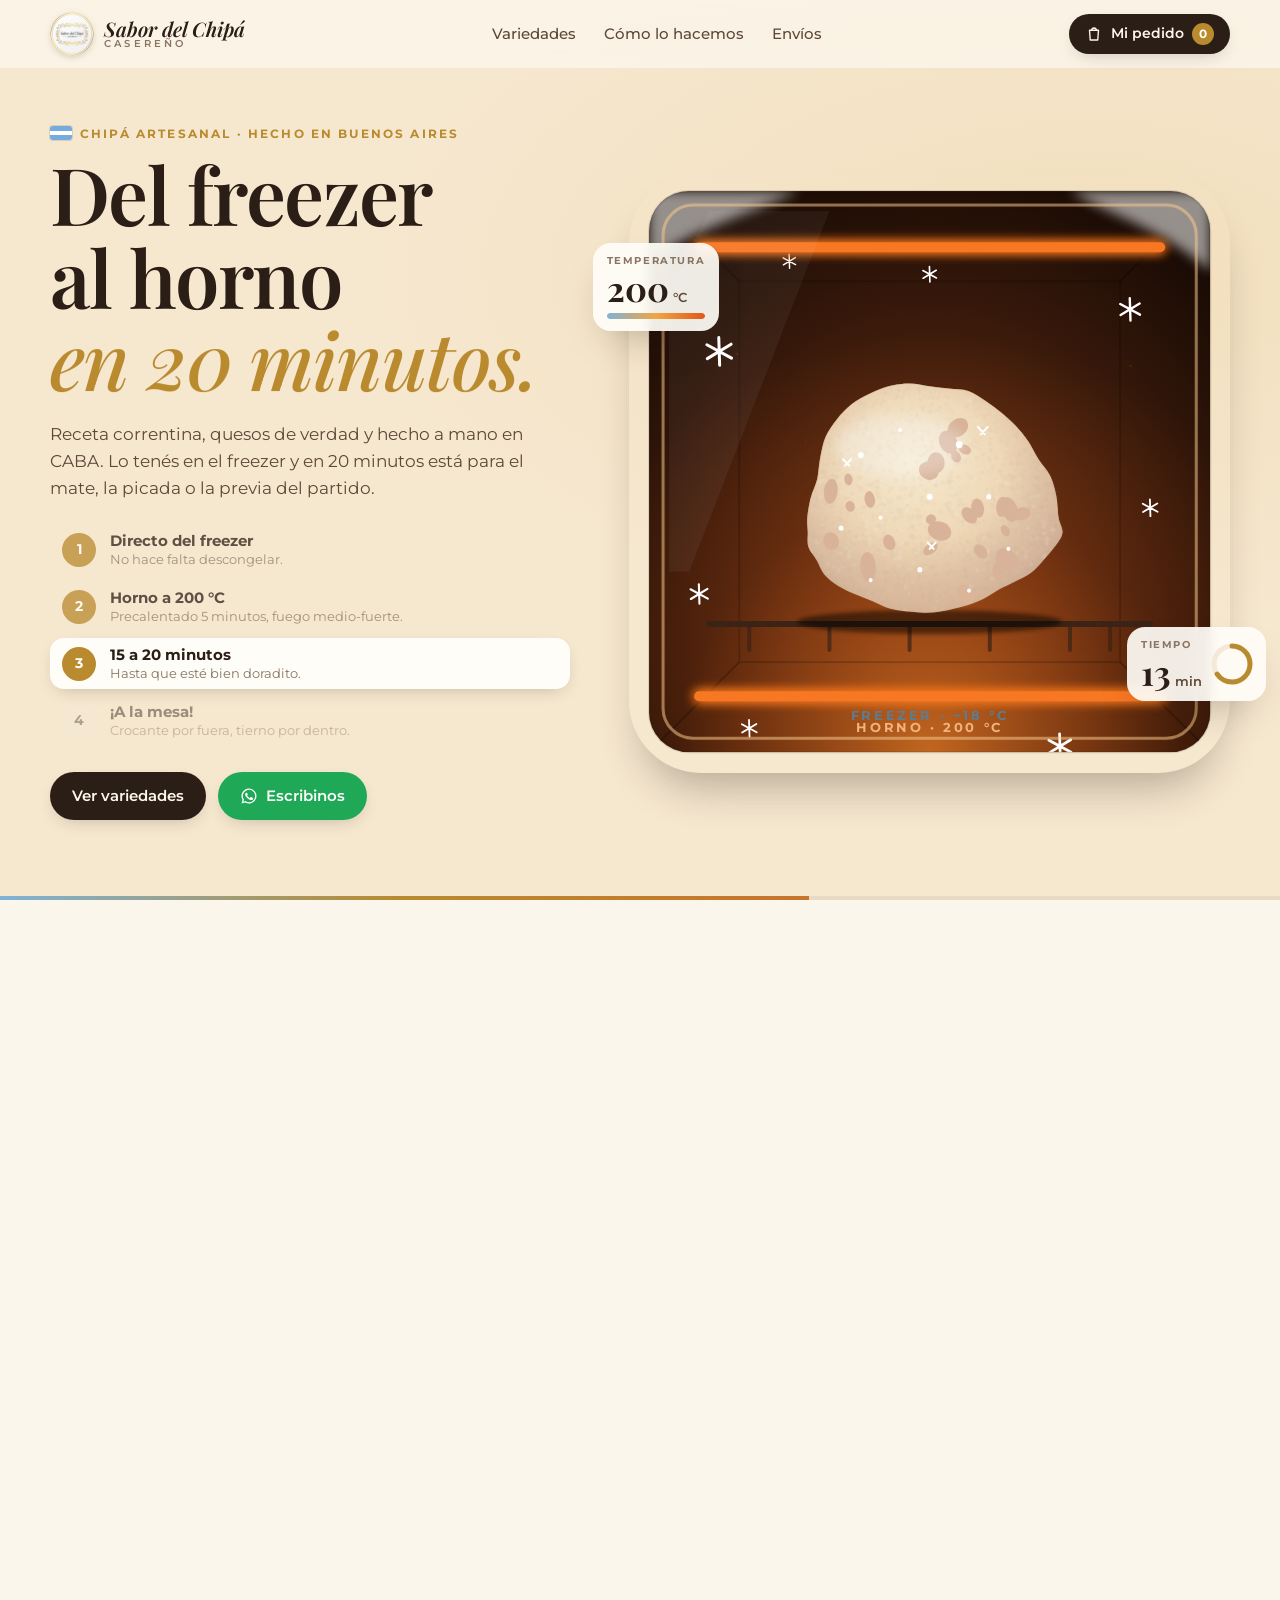
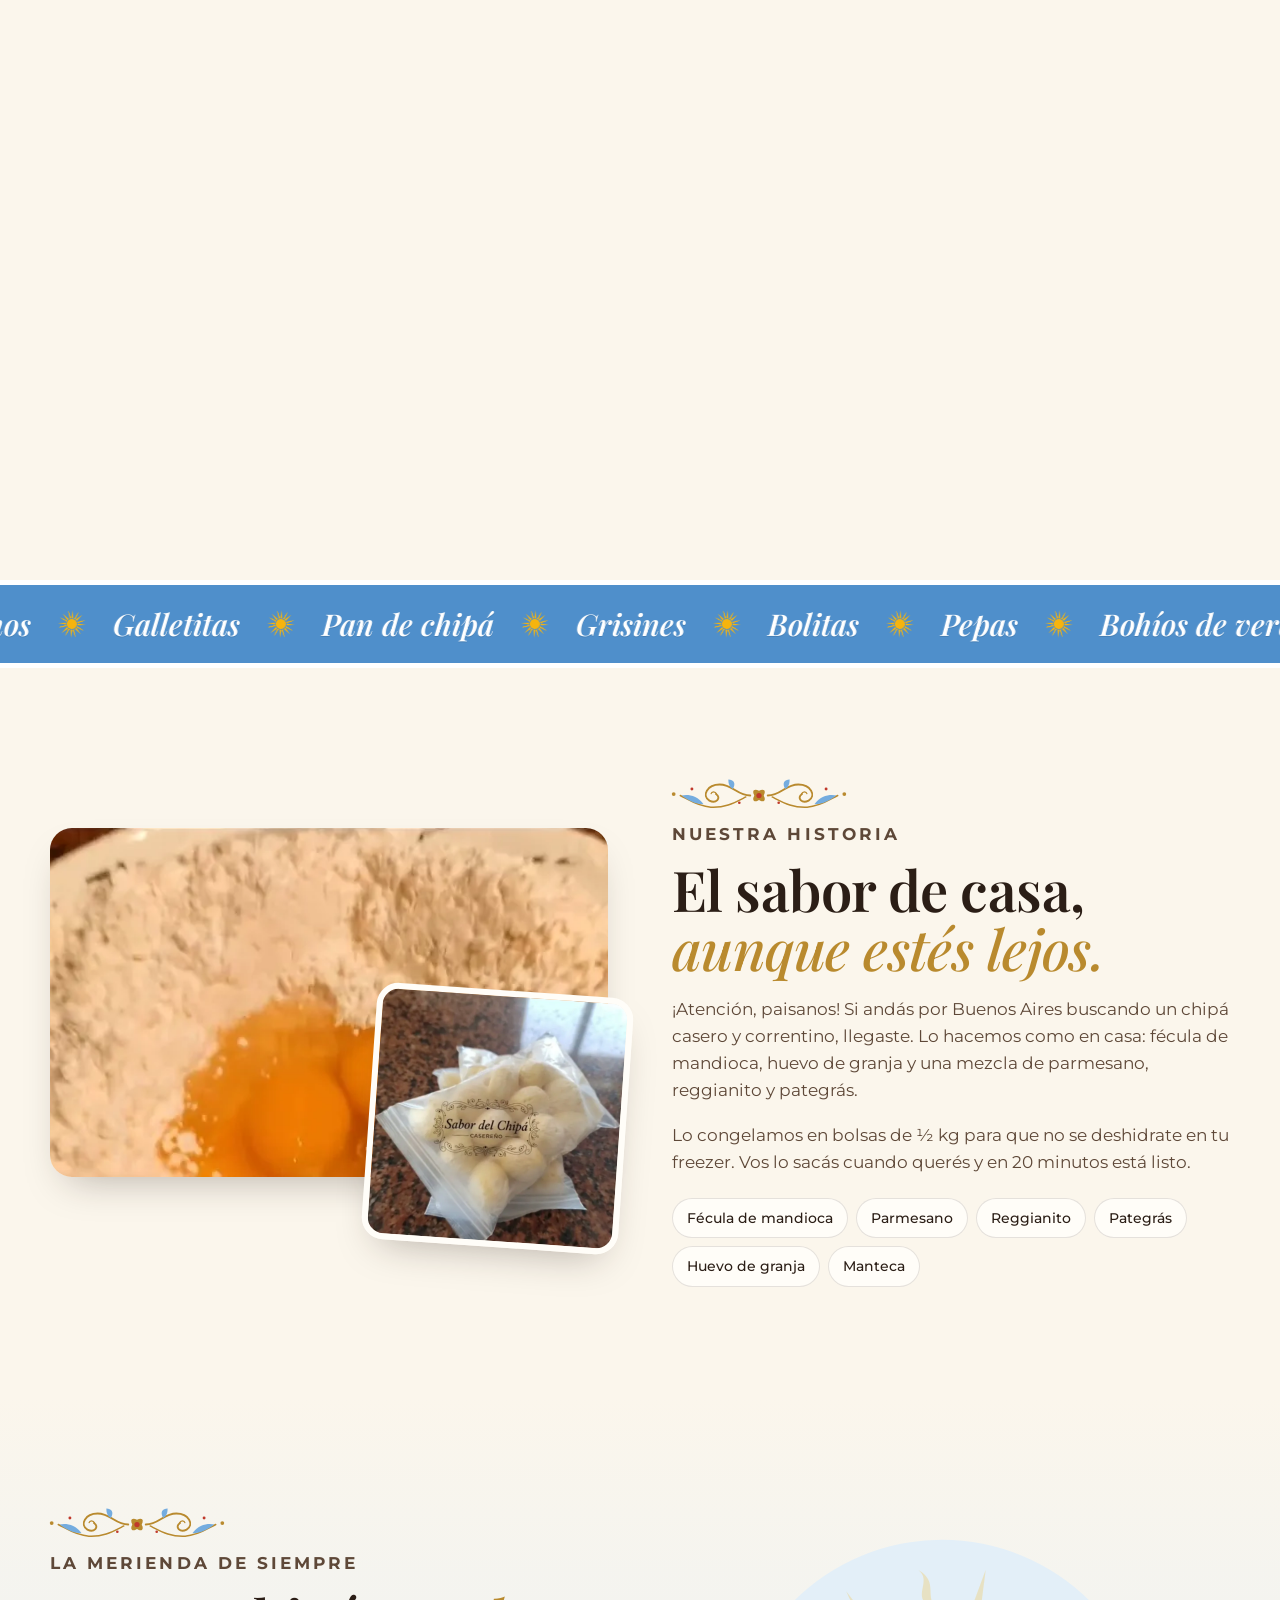
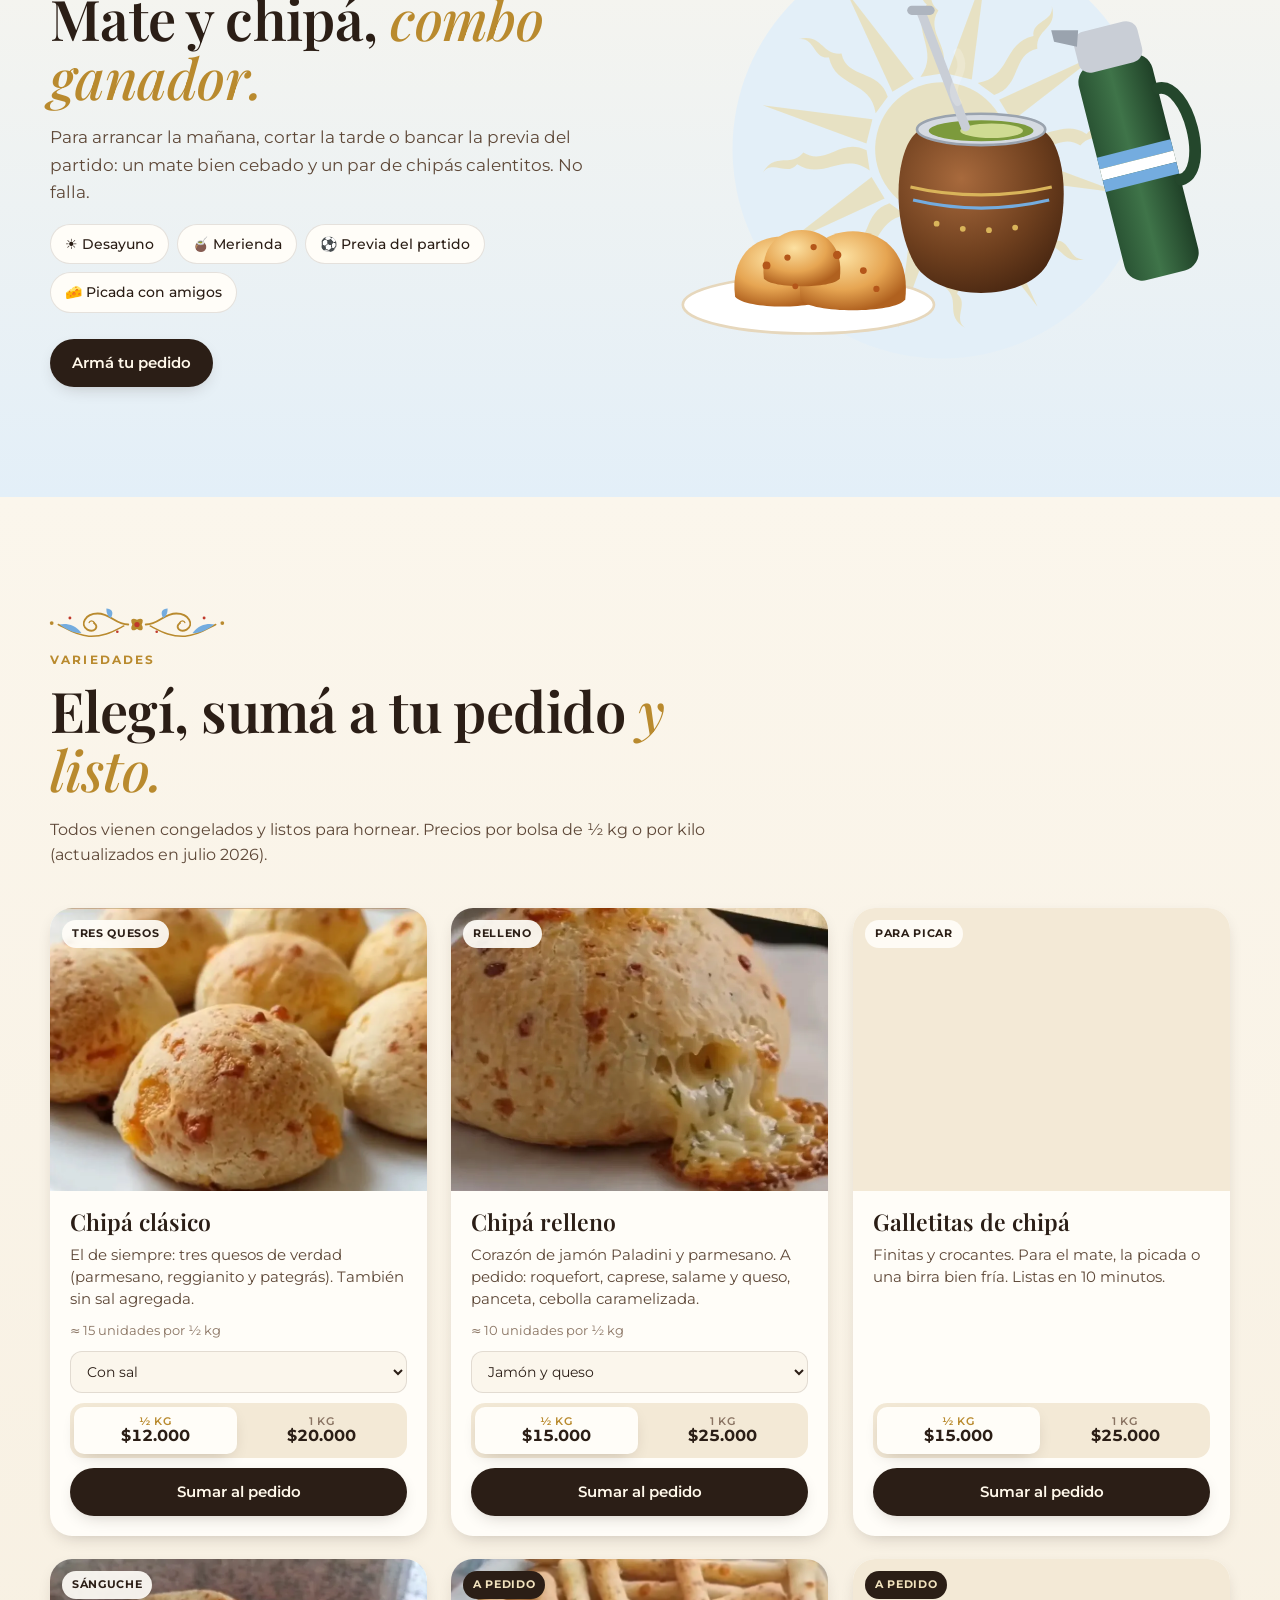
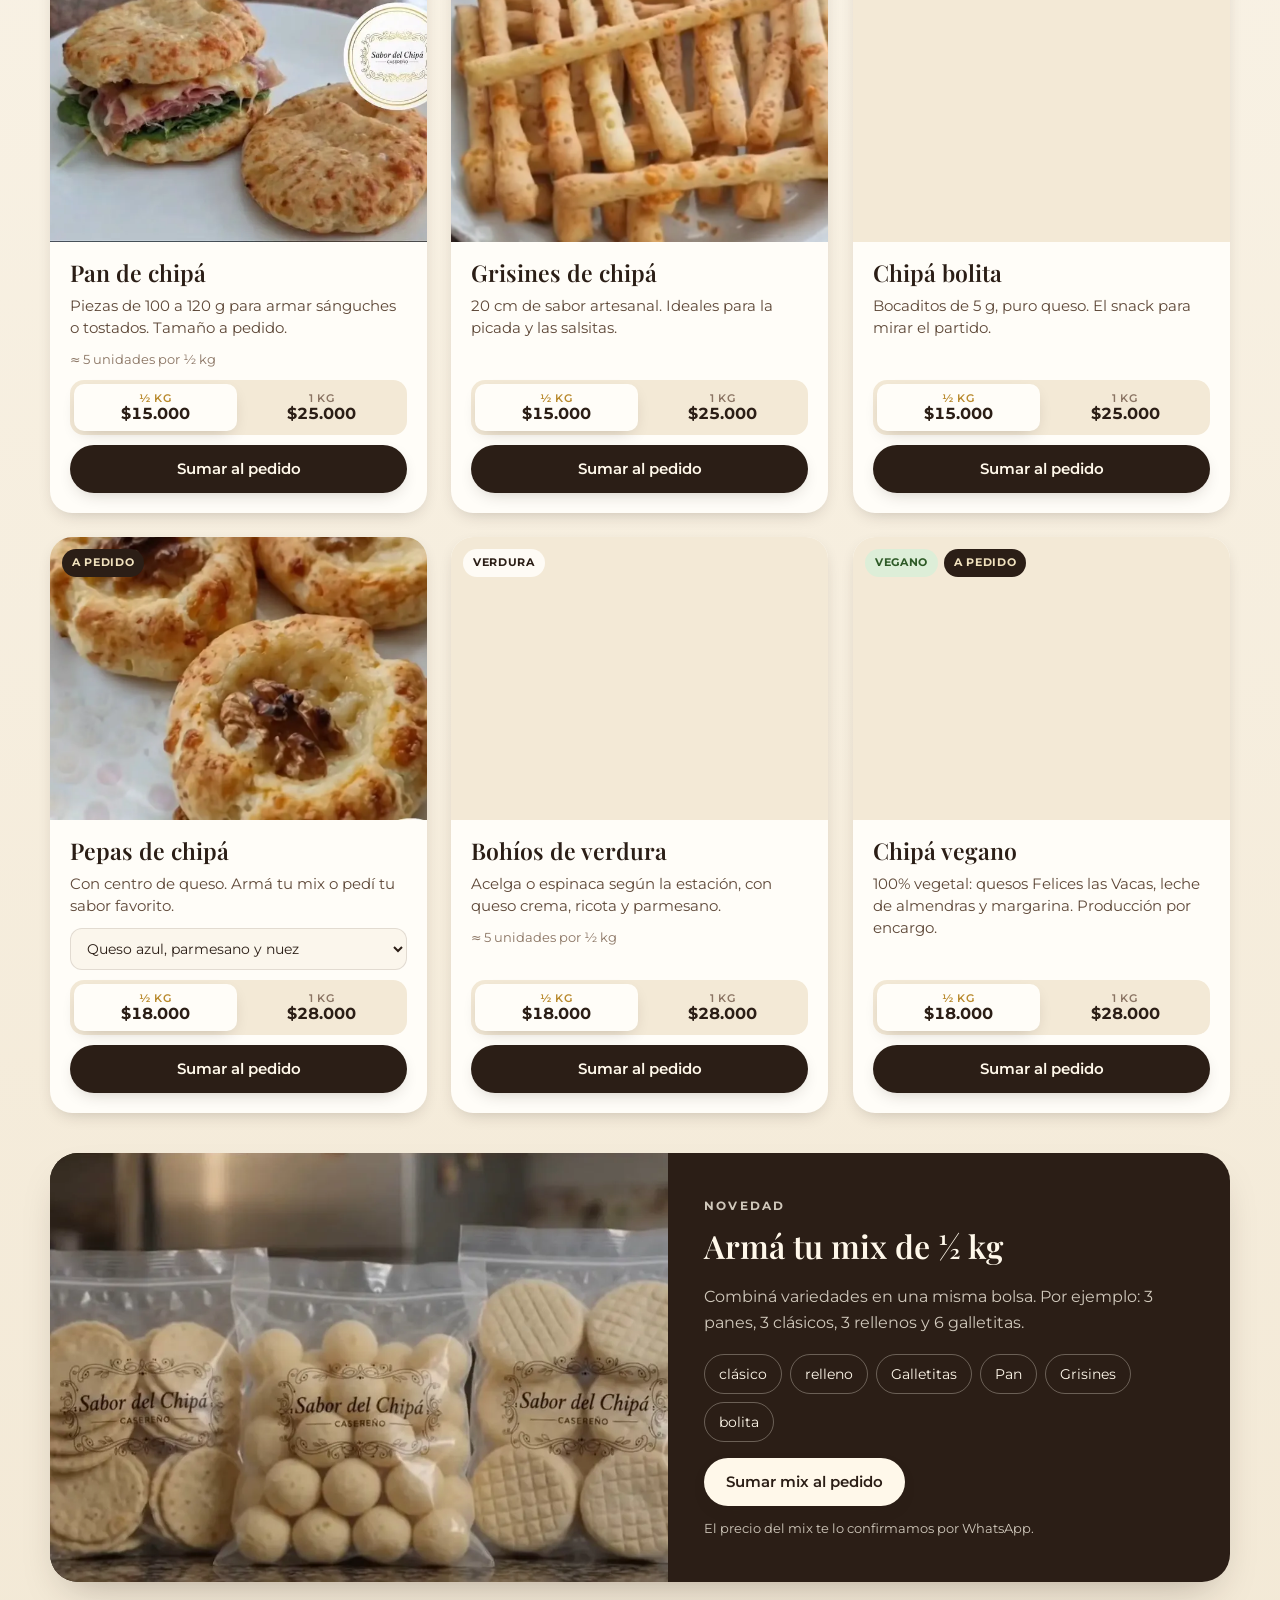
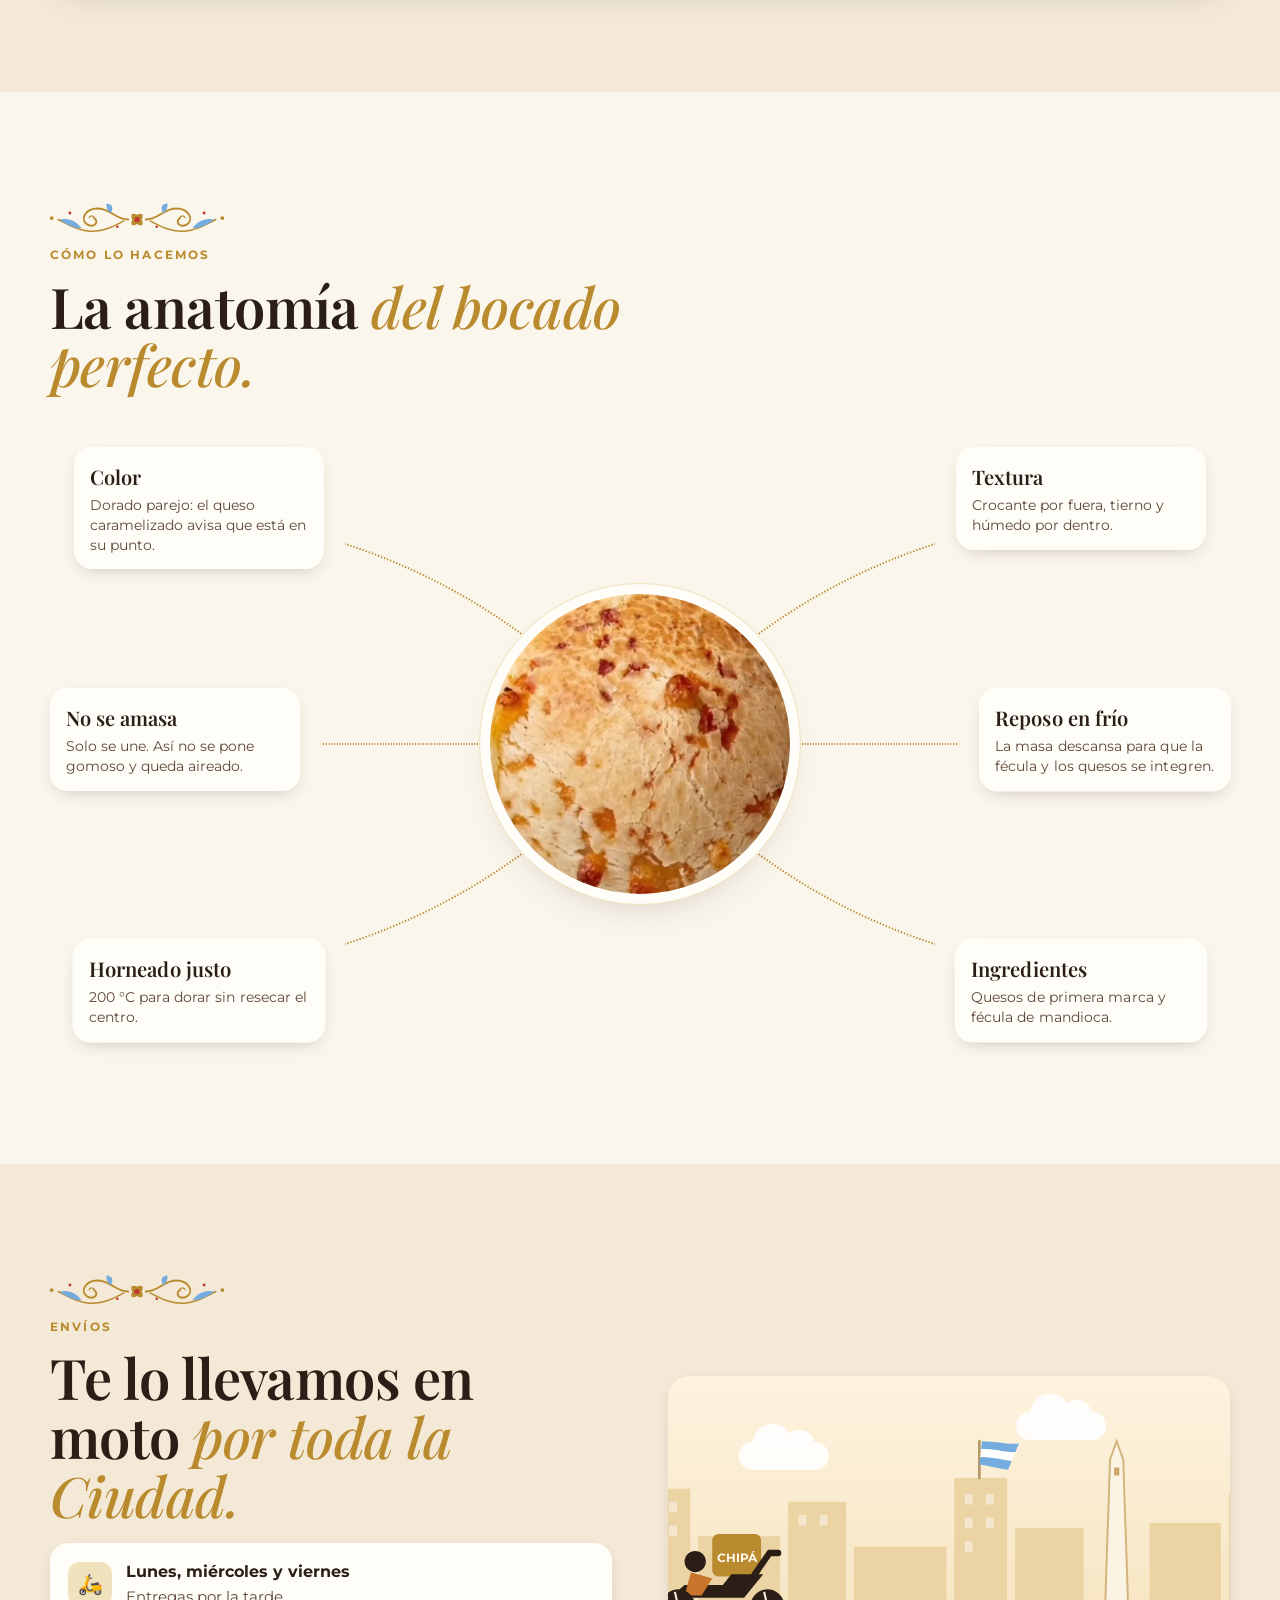
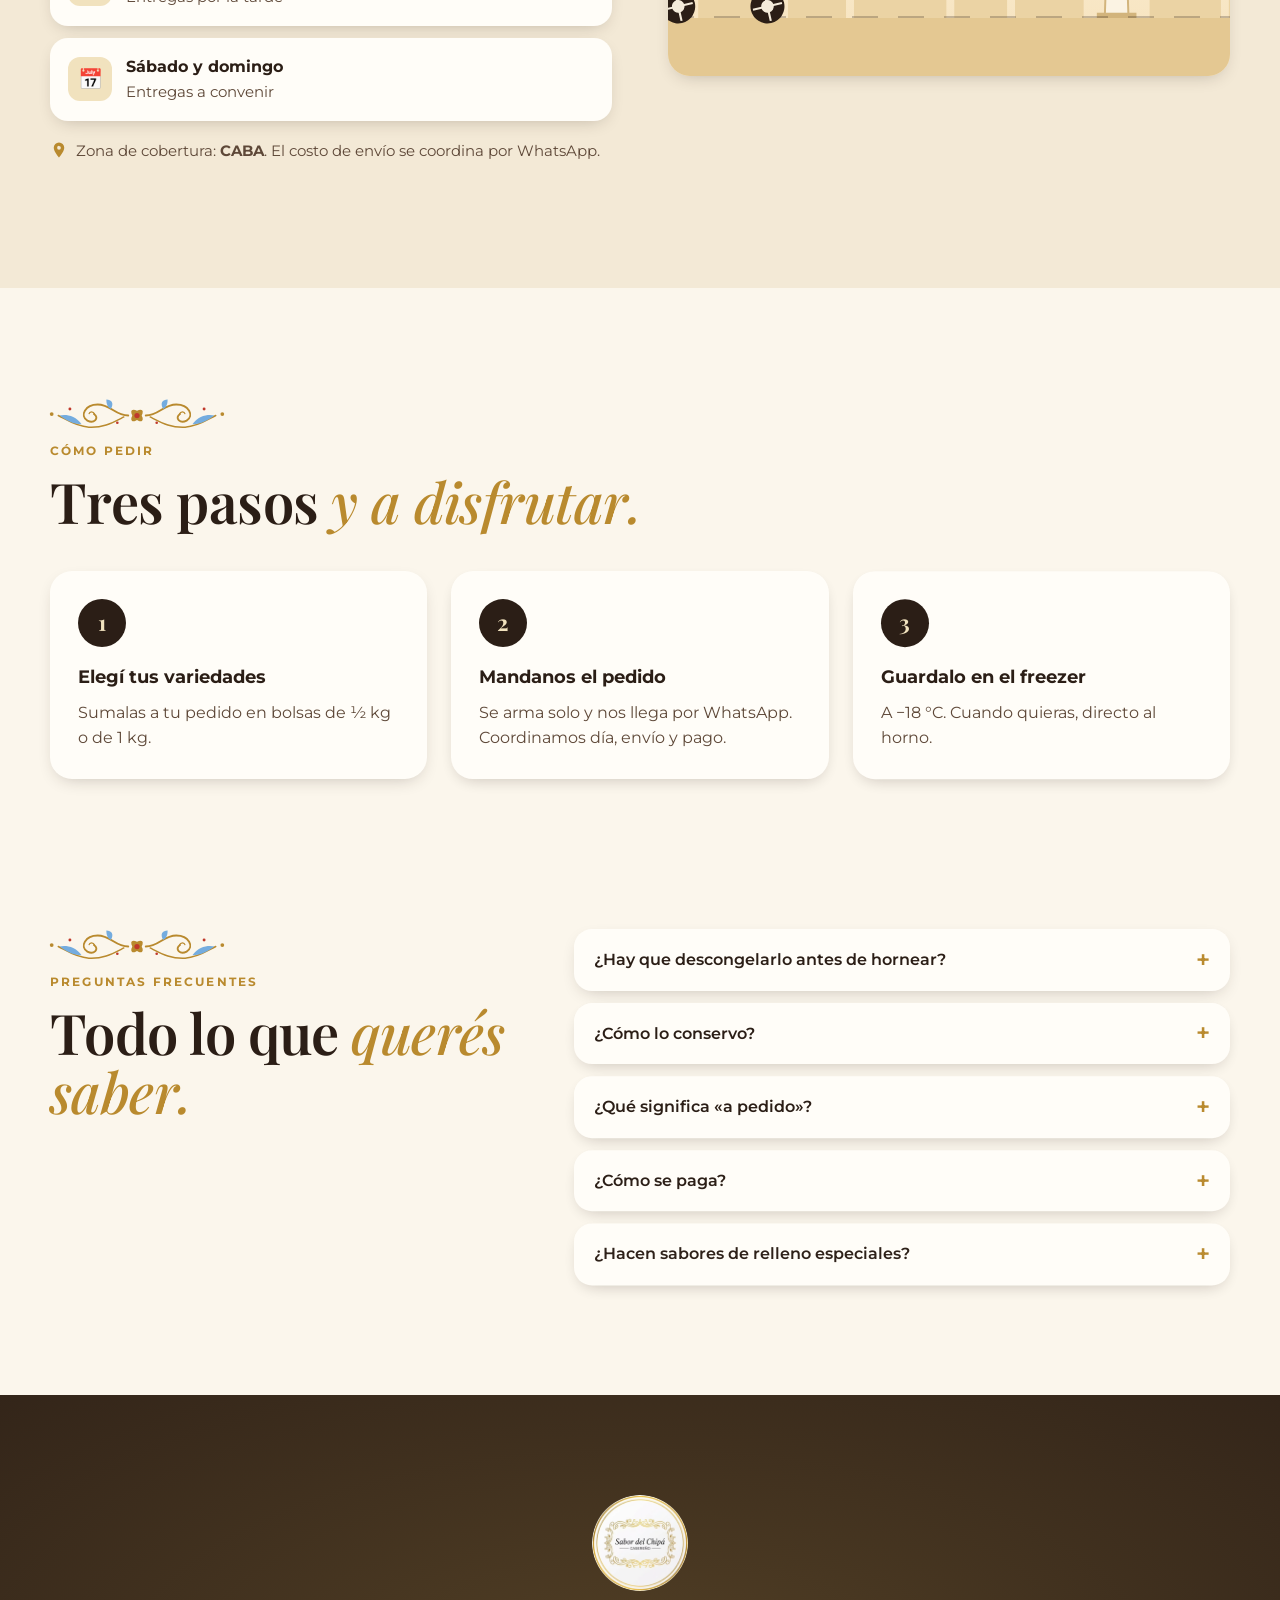
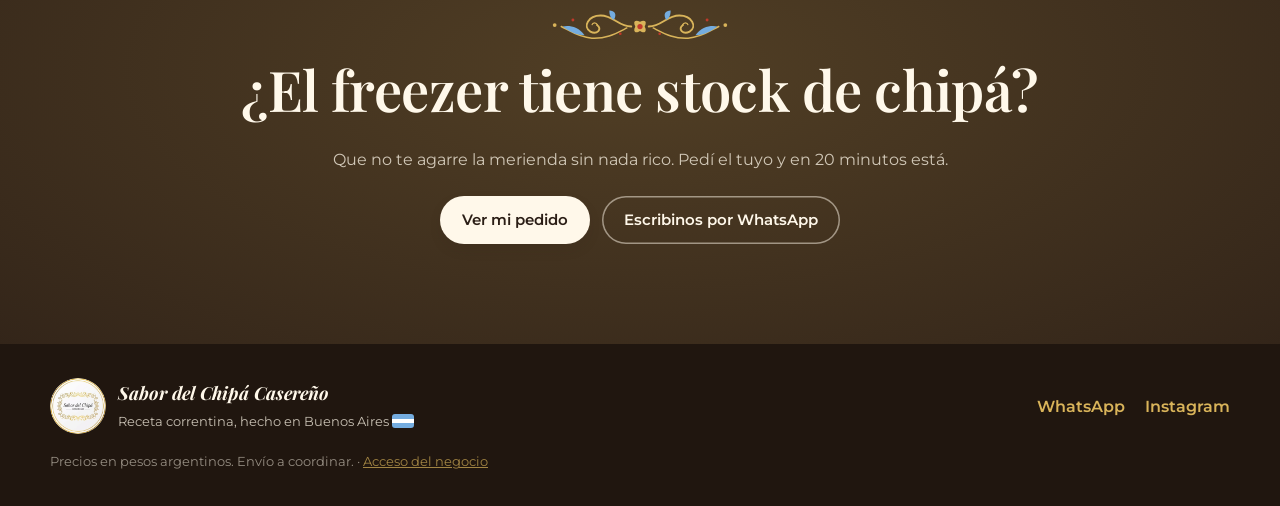
==== index.html @ 36b93a6b "Bandera de envios: flamea con el viento Co-authored-by: Cursor <cursoragent@cursor.com>" ====
<!doctype html>
<html lang="es-AR">
<head>
  <meta charset="utf-8">
  <meta name="viewport" content="width=device-width, initial-scale=1, viewport-fit=cover">
  <title>Sabor del Chipá Casereño · Chipá artesanal listo para hornear</title>
  <meta name="description" content="Chipá casero y correntino, congelado y listo para hornear. Clásicos, rellenos, galletitas, pan de chipá y más. Envíos en CABA. Pedí por WhatsApp.">
  <meta name="theme-color" content="#2B1E16">
  <link rel="icon" type="image/png" href="img/favicon.png">
  <link rel="apple-touch-icon" href="img/apple-touch-icon.png">
  <meta property="og:type" content="website">
  <meta property="og:title" content="Sabor del Chipá Casereño">
  <meta property="og:description" content="Chipá artesanal listo para hornear. Del freezer al horno en 20 minutos. Envíos en CABA.">
  <meta property="og:image" content="img/clasicos.jpg">
  <meta property="og:locale" content="es_AR">
  <link rel="preload" href="fonts/playfair-display-latin-wght-italic.woff2" as="font" type="font/woff2" crossorigin>
  <link rel="preload" href="fonts/montserrat-latin-wght-normal.woff2" as="font" type="font/woff2" crossorigin>
  <link rel="stylesheet" href="css/styles.css">
  <script type="application/ld+json">
  {
    "@context": "https://schema.org",
    "@type": "Bakery",
    "name": "Sabor del Chipá Casereño",
    "description": "Chipá artesanal congelado, listo para hornear.",
    "telephone": "+54 9 11 4989-6364",
    "areaServed": "Ciudad Autónoma de Buenos Aires",
    "servesCuisine": "Chipá",
    "image": "img/clasicos.jpg",
    "sameAs": ["https://www.instagram.com/sabordelchipa/"]
  }
  </script>
</head>
<body>
  <a class="skip" href="#variedades">Saltar a las variedades</a>
  <!-- Sprites: fileteado y sol -->
  <svg width="0" height="0" style="position:absolute" aria-hidden="true" focusable="false">
    <defs>
      <path id="rayoR" d="M-3.2 -19 L0 -47 L3.2 -19 Z"/>
      <path id="rayoW" d="M-2.6 -19 C 3.5 -25 -3.5 -31 1.8 -37 C -1 -40 4 -43 1 -46 C 6 -42 1 -39 4.5 -35 C 0 -30 7 -25 2.6 -19 Z"/>
      <g id="fileteMitad">
        <path d="M142 24 C 160 24 166 9 184 9 C 201 9 209 24 198 31 C 189 36 181 27 189 22" fill="none" stroke="currentColor" stroke-width="2.6" stroke-linecap="round"/>
        <path d="M148 26 C 164 34 176 41 196 40 C 214 39 226 30 238 24" fill="none" stroke="currentColor" stroke-width="2" stroke-linecap="round"/>
        <path d="M206 36 c 8 -12 22 -14 30 -12 c -8 6 -18 12 -30 12 z" style="fill: var(--f-hoja, #74ACDF)"/>
        <path d="M166 15 c -5 -8 -1 -13 6 -13 c 0 7 -2 11 -6 13 z" style="fill: var(--f-hoja, #74ACDF)"/>
        <path d="M188 22 c 2 -4 7 -4 8 0" fill="none" stroke="currentColor" stroke-width="1.6"/>
        <circle cx="247" cy="22" r="2.6" fill="currentColor"/>
        <circle cx="222" cy="15" r="2" style="fill: var(--f-punto, #C0392B)"/>
        <circle cx="157" cy="34" r="1.8" style="fill: var(--f-punto, #C0392B)"/>
      </g>
    </defs>
    <symbol id="sol" viewBox="-50 -50 100 100"><g fill="currentColor"><use href="#rayoR" transform="rotate(0.0)"/><use href="#rayoW" transform="rotate(22.5)"/><use href="#rayoR" transform="rotate(45.0)"/><use href="#rayoW" transform="rotate(67.5)"/><use href="#rayoR" transform="rotate(90.0)"/><use href="#rayoW" transform="rotate(112.5)"/><use href="#rayoR" transform="rotate(135.0)"/><use href="#rayoW" transform="rotate(157.5)"/><use href="#rayoR" transform="rotate(180.0)"/><use href="#rayoW" transform="rotate(202.5)"/><use href="#rayoR" transform="rotate(225.0)"/><use href="#rayoW" transform="rotate(247.5)"/><use href="#rayoR" transform="rotate(270.0)"/><use href="#rayoW" transform="rotate(292.5)"/><use href="#rayoR" transform="rotate(315.0)"/><use href="#rayoW" transform="rotate(337.5)"/><circle r="17"/></g></symbol>
    <symbol id="filete" viewBox="0 0 260 48">
      <use href="#fileteMitad"/>
      <use href="#fileteMitad" transform="translate(260 0) scale(-1 1)"/>
      <g transform="translate(130 24) rotate(45)"><ellipse rx="5" ry="10" fill="currentColor"/><ellipse rx="10" ry="5" fill="currentColor"/></g>
      <circle cx="130" cy="24" r="3.6" style="fill: var(--f-punto, #C0392B)"/>
    </symbol>
  </svg>

  <!-- Cartel de aviso (se edita desde /admin) -->
  <div class="aviso" id="aviso" role="status" hidden>
    <span class="aviso-sol" aria-hidden="true"><svg width="18" height="18"><use href="#sol"/></svg></span>
    <span id="avisoText"></span>
    <button type="button" id="avisoClose" aria-label="Cerrar aviso">✕</button>
  </div>

  <!-- ================= NAV ================= -->
  <header class="nav" id="nav">
    <a class="brand" href="#top" aria-label="Sabor del Chipá, inicio">
      <img src="img/logo-200.png" alt="" width="44" height="44">
      <span class="brand-text"><span class="brand-name">Sabor del Chipá</span><span class="brand-sub">Casereño</span></span>
    </a>
    <nav class="nav-links" aria-label="Secciones">
      <a href="#variedades">Variedades</a>
      <a href="#anatomia">Cómo lo hacemos</a>
      <a href="#envios">Envíos</a>
    </nav>
    <button class="btn btn-primary btn-sm nav-cta" type="button" data-open-cart>
      <svg aria-hidden="true" viewBox="0 0 24 24" width="18" height="18"><path d="M6 7h12l-1 13H7L6 7Z" fill="none" stroke="currentColor" stroke-width="1.8" stroke-linejoin="round"/><path d="M9 7a3 3 0 0 1 6 0" fill="none" stroke="currentColor" stroke-width="1.8"/></svg>
      Mi pedido <span class="nav-count" data-cart-count>0</span>
    </button>
  </header>

  <main id="top">
    <!-- ================= HERO: DEL FREEZER AL HORNO ================= -->
    <section class="oven-scroll" id="horno" aria-label="Del freezer al horno en 20 minutos">
      <div class="oven-sticky">
        <div class="oven-copy">
          <p class="eyebrow" data-intro><span class="bandera" aria-hidden="true"></span>Chipá artesanal · hecho en Buenos Aires</p>
          <h1 class="hero-title">
            <span class="line"><span class="word">Del</span> <span class="word">freezer</span></span>
            <span class="line"><span class="word">al</span> <span class="word">horno</span></span>
            <span class="line line-em"><em class="word">en 20 minutos.</em></span>
          </h1>
          <p class="hero-sub" data-intro>Receta correntina, quesos de verdad y hecho a mano en CABA. Lo tenés en el freezer y en 20 minutos está para el mate, la picada o la previa del partido.</p>

          <ol class="steps" aria-label="Cómo se hornea">
            <li class="step is-active" data-step="0">
              <span class="step-n">1</span>
              <span class="step-t"><b>Directo del freezer</b><small>No hace falta descongelar.</small></span>
            </li>
            <li class="step" data-step="1">
              <span class="step-n">2</span>
              <span class="step-t"><b>Horno a 200 °C</b><small>Precalentado 5 minutos, fuego medio-fuerte.</small></span>
            </li>
            <li class="step" data-step="2">
              <span class="step-n">3</span>
              <span class="step-t"><b>15 a 20 minutos</b><small>Hasta que esté bien doradito.</small></span>
            </li>
            <li class="step" data-step="3">
              <span class="step-n">4</span>
              <span class="step-t"><b>¡A la mesa!</b><small>Crocante por fuera, tierno por dentro.</small></span>
            </li>
          </ol>

          <div class="hero-cta" data-intro>
            <a class="btn btn-primary" href="#variedades">Ver variedades</a>
            <a class="btn btn-wa" data-wa-link href="#" target="_blank" rel="noopener">
              <svg aria-hidden="true" viewBox="0 0 24 24" width="18" height="18"><path fill="currentColor" d="M12 2a10 10 0 0 0-8.6 15.1L2 22l5-1.3A10 10 0 1 0 12 2Zm0 18.2a8.2 8.2 0 0 1-4.2-1.2l-.3-.2-3 .8.8-2.9-.2-.3A8.2 8.2 0 1 1 12 20.2Zm4.5-6.1c-.2-.1-1.5-.7-1.7-.8-.2-.1-.4-.1-.6.1l-.8 1c-.1.2-.3.2-.5.1a6.7 6.7 0 0 1-3.3-2.9c-.3-.4.2-.4.7-1.4.1-.2 0-.3 0-.4l-.8-1.8c-.2-.5-.4-.4-.6-.4h-.5a1 1 0 0 0-.7.3 3 3 0 0 0-.9 2.2 5.2 5.2 0 0 0 1.1 2.7 11.8 11.8 0 0 0 4.5 4c1.7.7 2.3.8 3.2.6.5-.1 1.5-.6 1.7-1.2.2-.6.2-1.1.2-1.2-.1-.1-.3-.2-.5-.3Z"/></svg>
              Escribinos
            </a>
          </div>
        </div>

        <div class="oven-visual" aria-hidden="true">
          <svg id="ovenSvg" viewBox="0 0 600 600" role="img">
            <defs>
              <linearGradient id="gFreezer" x1="0" y1="0" x2="0" y2="1">
                <stop offset="0" stop-color="#F3F8FB"/>
                <stop offset="1" stop-color="#B7D0E0"/>
              </linearGradient>
              <radialGradient id="gOven" cx="50%" cy="62%" r="70%">
                <stop offset="0" stop-color="#6B3112"/>
                <stop offset=".55" stop-color="#3A1A0B"/>
                <stop offset="1" stop-color="#170A04"/>
              </radialGradient>
              <radialGradient id="gGlow" cx="50%" cy="100%" r="75%">
                <stop offset="0" stop-color="#FF8A2A" stop-opacity=".85"/>
                <stop offset=".6" stop-color="#FF6A1A" stop-opacity=".18"/>
                <stop offset="1" stop-color="#FF6A1A" stop-opacity="0"/>
              </radialGradient>
              <radialGradient id="gDough" cx="42%" cy="34%" r="72%">
                <stop id="dStop0" offset="0" stop-color="#FBF4E2"/>
                <stop id="dStop1" offset=".55" stop-color="#EFE3C6"/>
                <stop id="dStop2" offset="1" stop-color="#D8C6A0"/>
              </radialGradient>
              <radialGradient id="gCrust" cx="45%" cy="38%" r="68%">
                <stop offset=".45" stop-color="#9A4A16" stop-opacity="0"/>
                <stop offset=".85" stop-color="#9A4A16" stop-opacity=".55"/>
                <stop offset="1" stop-color="#6E300C" stop-opacity=".9"/>
              </radialGradient>
              <radialGradient id="gSpot" cx="40%" cy="35%" r="70%">
                <stop offset="0" stop-color="#F0A04A"/>
                <stop offset="1" stop-color="#B4561A"/>
              </radialGradient>
              <filter id="fBlur" x="-50%" y="-50%" width="200%" height="200%"><feGaussianBlur stdDeviation="6"/></filter>
              <filter id="fSoft" x="-50%" y="-50%" width="200%" height="200%"><feGaussianBlur stdDeviation="2.2"/></filter>
              <filter id="fRodGlow" filterUnits="userSpaceOnUse" x="0" y="0" width="600" height="600"><feGaussianBlur stdDeviation="6" result="b"/><feMerge><feMergeNode in="b"/><feMergeNode in="b"/><feMergeNode in="SourceGraphic"/></feMerge></filter>
              <pattern id="pTex" patternUnits="userSpaceOnUse" width="180" height="180"><image href="img/textura-masa.png" width="180" height="180"/></pattern>
              <radialGradient id="gSunGlow"><stop offset=".35" stop-color="#FFC54A" stop-opacity=".55"/><stop offset="1" stop-color="#FFC54A" stop-opacity="0"/></radialGradient>
              <radialGradient id="gRim" cx="50%" cy="100%" r="60%">
                <stop offset="0" stop-color="#FF9A3C" stop-opacity=".55"/>
                <stop offset="1" stop-color="#FF9A3C" stop-opacity="0"/>
              </radialGradient>
              <clipPath id="clipPanel"><rect x="20" y="20" width="560" height="560" rx="40"/></clipPath>
              <clipPath id="clipBody"><path id="bodyClipPath" d=""/></clipPath>
            </defs>

            <g clip-path="url(#clipPanel)">
              <rect x="20" y="20" width="560" height="560" fill="url(#gFreezer)"/>
              <g id="bgOven" opacity="0">
                <rect x="20" y="20" width="560" height="560" fill="url(#gOven)"/>
                <rect id="ovenGlow" x="20" y="20" width="560" height="560" fill="url(#gGlow)" opacity="0"/>
                <!-- paredes del horno -->
                <path d="M20 20 L110 110 M580 20 L490 110 M20 580 L110 490 M580 580 L490 490" stroke="#000" stroke-opacity=".25" stroke-width="2"/>
                <rect x="110" y="110" width="380" height="380" fill="none" stroke="#000" stroke-opacity=".18" stroke-width="2"/>
              </g>

              <!-- escarcha y copos -->
              <g id="snow">
                <g class="flake" transform="translate(90 120)"><path d="M0-14V14M-12-7 12 7M-12 7 12-7" stroke="#fff" stroke-width="3" stroke-linecap="round"/></g>
                <g class="flake" transform="translate(500 90) scale(.8)"><path d="M0-14V14M-12-7 12 7M-12 7 12-7" stroke="#fff" stroke-width="3" stroke-linecap="round"/></g>
                <g class="flake" transform="translate(520 300) scale(.6)"><path d="M0-14V14M-12-7 12 7M-12 7 12-7" stroke="#fff" stroke-width="3" stroke-linecap="round"/></g>
                <g class="flake" transform="translate(70 380) scale(.7)"><path d="M0-14V14M-12-7 12 7M-12 7 12-7" stroke="#fff" stroke-width="3" stroke-linecap="round"/></g>
                <g class="flake" transform="translate(160 60) scale(.5)"><path d="M0-14V14M-12-7 12 7M-12 7 12-7" stroke="#fff" stroke-width="3" stroke-linecap="round"/></g>
                <g class="flake" transform="translate(430 520) scale(.9)"><path d="M0-14V14M-12-7 12 7M-12 7 12-7" stroke="#fff" stroke-width="3" stroke-linecap="round"/></g>
                <g class="flake" transform="translate(300 70) scale(.55)"><path d="M0-14V14M-12-7 12 7M-12 7 12-7" stroke="#fff" stroke-width="3" stroke-linecap="round"/></g>
                <g class="flake" transform="translate(120 520) scale(.6)"><path d="M0-14V14M-12-7 12 7M-12 7 12-7" stroke="#fff" stroke-width="3" stroke-linecap="round"/></g>
                <path d="M20 20h150c-40 20-90 30-150 70Z M580 20H440c40 25 90 35 140 80Z" fill="#fff" opacity=".55" filter="url(#fBlur)"/>
                <text x="300" y="548" text-anchor="middle" class="svg-label" fill="#5B7D93">FREEZER · −18 °C</text>
              </g>

              <!-- resistencias del horno -->
              <g id="rods" opacity="0">
                <path class="rod" d="M70 76 h460" stroke-width="10" stroke-linecap="round"/>
                <path class="rod" d="M70 524 h460" stroke-width="10" stroke-linecap="round"/>
                <text x="300" y="560" text-anchor="middle" class="svg-label" fill="#F2B47A">HORNO · 200 °C</text>
              </g>

              <!-- rejilla / bandeja -->
              <g id="rack">
                <path id="rackLine" d="M80 452 H520" stroke="#E9F2F7" stroke-width="6" stroke-linecap="round"/>
                <path id="rackBars" d="M120 452 v26 M200 452 v26 M280 452 v26 M360 452 v26 M440 452 v26 M480 452 v26" stroke="#E9F2F7" stroke-width="4" stroke-linecap="round" opacity=".7"/>
              </g>

              <!-- chispas de calor -->
              <g id="embers" opacity="0"></g>

              <!-- vapor -->
              <g id="steamGroup" opacity="0" filter="url(#fSoft)">
                <path class="steam" d="M250 214 C 226 184, 272 160, 250 128 S 272 82, 252 52" fill="none" stroke="#fff" stroke-width="9" stroke-linecap="round" stroke-opacity=".75"/>
                <path class="steam" d="M302 200 C 280 168, 326 146, 302 112 S 324 62, 304 30" fill="none" stroke="#fff" stroke-width="11" stroke-linecap="round" stroke-opacity=".8"/>
                <path class="steam" d="M352 214 C 330 186, 376 162, 352 130 S 374 86, 354 56" fill="none" stroke="#fff" stroke-width="9" stroke-linecap="round" stroke-opacity=".7"/>
              </g>

              <!-- sol que aparece cuando está listo -->
              <g id="sunWrap" opacity="0" transform="translate(300 330)">
                <circle r="190" fill="url(#gSunGlow)"/>
                <g id="sunRays" fill="#F6B40E" opacity=".45"><path transform="rotate(0.0) scale(6.4)" d="M-3.2 -19 L0 -47 L3.2 -19 Z"/><path transform="rotate(22.5) scale(6.4)" d="M-2.6 -19 C 3.5 -25 -3.5 -31 1.8 -37 C -1 -40 4 -43 1 -46 C 6 -42 1 -39 4.5 -35 C 0 -30 7 -25 2.6 -19 Z"/><path transform="rotate(45.0) scale(6.4)" d="M-3.2 -19 L0 -47 L3.2 -19 Z"/><path transform="rotate(67.5) scale(6.4)" d="M-2.6 -19 C 3.5 -25 -3.5 -31 1.8 -37 C -1 -40 4 -43 1 -46 C 6 -42 1 -39 4.5 -35 C 0 -30 7 -25 2.6 -19 Z"/><path transform="rotate(90.0) scale(6.4)" d="M-3.2 -19 L0 -47 L3.2 -19 Z"/><path transform="rotate(112.5) scale(6.4)" d="M-2.6 -19 C 3.5 -25 -3.5 -31 1.8 -37 C -1 -40 4 -43 1 -46 C 6 -42 1 -39 4.5 -35 C 0 -30 7 -25 2.6 -19 Z"/><path transform="rotate(135.0) scale(6.4)" d="M-3.2 -19 L0 -47 L3.2 -19 Z"/><path transform="rotate(157.5) scale(6.4)" d="M-2.6 -19 C 3.5 -25 -3.5 -31 1.8 -37 C -1 -40 4 -43 1 -46 C 6 -42 1 -39 4.5 -35 C 0 -30 7 -25 2.6 -19 Z"/><path transform="rotate(180.0) scale(6.4)" d="M-3.2 -19 L0 -47 L3.2 -19 Z"/><path transform="rotate(202.5) scale(6.4)" d="M-2.6 -19 C 3.5 -25 -3.5 -31 1.8 -37 C -1 -40 4 -43 1 -46 C 6 -42 1 -39 4.5 -35 C 0 -30 7 -25 2.6 -19 Z"/><path transform="rotate(225.0) scale(6.4)" d="M-3.2 -19 L0 -47 L3.2 -19 Z"/><path transform="rotate(247.5) scale(6.4)" d="M-2.6 -19 C 3.5 -25 -3.5 -31 1.8 -37 C -1 -40 4 -43 1 -46 C 6 -42 1 -39 4.5 -35 C 0 -30 7 -25 2.6 -19 Z"/><path transform="rotate(270.0) scale(6.4)" d="M-3.2 -19 L0 -47 L3.2 -19 Z"/><path transform="rotate(292.5) scale(6.4)" d="M-2.6 -19 C 3.5 -25 -3.5 -31 1.8 -37 C -1 -40 4 -43 1 -46 C 6 -42 1 -39 4.5 -35 C 0 -30 7 -25 2.6 -19 Z"/><path transform="rotate(315.0) scale(6.4)" d="M-3.2 -19 L0 -47 L3.2 -19 Z"/><path transform="rotate(337.5) scale(6.4)" d="M-2.6 -19 C 3.5 -25 -3.5 -31 1.8 -37 C -1 -40 4 -43 1 -46 C 6 -42 1 -39 4.5 -35 C 0 -30 7 -25 2.6 -19 Z"/></g>
              </g>

              <!-- EL CHIPÁ -->
              <ellipse id="chipaShadow" cx="300" cy="450" rx="122" ry="12" fill="#000" opacity=".18" filter="url(#fSoft)"/>
              <g id="chipa">
                <g id="chipaInner">
                  <path id="chipaBody" d="" fill="url(#gDough)"/>
                  <g clip-path="url(#clipBody)">
                    <path id="chipaCrust" d="" fill="url(#gCrust)" opacity="0"/>
                    <rect id="chipaTex" x="150" y="190" width="300" height="300" fill="url(#pTex)" opacity=".3"/>
                    <g id="spots"></g>
                    <rect id="chipaRim" x="150" y="330" width="300" height="160" fill="url(#gRim)" opacity="0"/>
                    <ellipse cx="270" cy="282" rx="66" ry="30" fill="#fff" opacity=".3" filter="url(#fBlur)"/>
                    <!-- escarcha sobre el chipá -->
                    <g id="frost">
                      <rect x="150" y="200" width="300" height="300" fill="#F4FAFF" opacity=".5"/>
                      <g fill="#fff">
                        <circle cx="230" cy="290" r="3"/><circle cx="270" cy="266" r="2"/><circle cx="330" cy="280" r="3.5"/>
                        <circle cx="360" cy="330" r="2.5"/><circle cx="250" cy="350" r="2"/><circle cx="300" cy="330" r="3"/>
                        <circle cx="210" cy="360" r="2.5"/><circle cx="380" cy="380" r="2"/><circle cx="290" cy="400" r="2.5"/>
                        <circle cx="340" cy="420" r="2"/><circle cx="240" cy="410" r="2"/>
                      </g>
                      <path d="M214 300 l6 -6 M218 300 l-6 -6 M352 270 l7 -7 M356 270 l-7 -7 M300 380 l6 -6 M304 380 l-6 -6" stroke="#fff" stroke-width="2" stroke-linecap="round"/>
                    </g>
                  </g>
                </g>
              </g>
            </g>
            <!-- marco -->
            <rect x="20" y="20" width="560" height="560" rx="40" fill="none" stroke="#2B1E16" stroke-opacity=".12" stroke-width="2"/>
            <rect id="ovenFrame" x="34" y="34" width="532" height="532" rx="30" fill="none" stroke="#F7C98C" stroke-opacity="0" stroke-width="3"/>
            <path id="glassShine" d="M80 40 L200 40 L60 400 L40 400 L40 120 Z" fill="#fff" opacity="0"/>
          </svg>

          <div class="hud hud-temp">
            <span class="hud-label">Temperatura</span>
            <span class="hud-value"><span class="minus" id="tempMinus">−</span><b id="tempVal">18</b><small>°C</small></span>
            <span class="thermo"><i id="thermoFill"></i></span>
          </div>
          <div class="hud hud-time">
            <span class="hud-label">Tiempo</span>
            <span class="hud-value"><b id="timeVal">0</b><small>min</small></span>
            <svg class="ring" viewBox="0 0 44 44" aria-hidden="true"><circle cx="22" cy="22" r="18" class="ring-bg"/><circle id="timeRing" cx="22" cy="22" r="18" class="ring-fg"/></svg>
          </div>
        </div>

        <div class="oven-progress" aria-hidden="true"><i id="ovenProgress"></i></div>
        <div class="scroll-hint" aria-hidden="true"><span>Deslizá para hornear</span><i></i></div>
      </div>
    </section>

    <!-- ================= MARQUEE ================= -->
    <div class="marquee" aria-hidden="true">
      <div class="marquee-track"><span>Clásicos</span><svg class="m-sol" aria-hidden="true"><use href="#sol"/></svg><span>Rellenos</span><svg class="m-sol" aria-hidden="true"><use href="#sol"/></svg><span>Galletitas</span><svg class="m-sol" aria-hidden="true"><use href="#sol"/></svg><span>Pan de chipá</span><svg class="m-sol" aria-hidden="true"><use href="#sol"/></svg><span>Grisines</span><svg class="m-sol" aria-hidden="true"><use href="#sol"/></svg><span>Bolitas</span><svg class="m-sol" aria-hidden="true"><use href="#sol"/></svg><span>Pepas</span><svg class="m-sol" aria-hidden="true"><use href="#sol"/></svg><span>Bohíos de verdura</span><svg class="m-sol" aria-hidden="true"><use href="#sol"/></svg><span>Veganos</span><svg class="m-sol" aria-hidden="true"><use href="#sol"/></svg><span>Con mate</span><svg class="m-sol" aria-hidden="true"><use href="#sol"/></svg><span>Para la picada</span><svg class="m-sol" aria-hidden="true"><use href="#sol"/></svg><span>Clásicos</span><svg class="m-sol" aria-hidden="true"><use href="#sol"/></svg><span>Rellenos</span><svg class="m-sol" aria-hidden="true"><use href="#sol"/></svg><span>Galletitas</span><svg class="m-sol" aria-hidden="true"><use href="#sol"/></svg><span>Pan de chipá</span><svg class="m-sol" aria-hidden="true"><use href="#sol"/></svg><span>Grisines</span><svg class="m-sol" aria-hidden="true"><use href="#sol"/></svg><span>Bolitas</span><svg class="m-sol" aria-hidden="true"><use href="#sol"/></svg><span>Pepas</span><svg class="m-sol" aria-hidden="true"><use href="#sol"/></svg><span>Bohíos de verdura</span><svg class="m-sol" aria-hidden="true"><use href="#sol"/></svg><span>Veganos</span><svg class="m-sol" aria-hidden="true"><use href="#sol"/></svg><span>Con mate</span><svg class="m-sol" aria-hidden="true"><use href="#sol"/></svg><span>Para la picada</span><svg class="m-sol" aria-hidden="true"><use href="#sol"/></svg></div>
    </div>

    <!-- ================= HISTORIA ================= -->
    <section class="story" id="historia">
      <div class="wrap story-grid">
        <div class="story-media reveal">
          <img src="img/proceso-fecula-huevos.webp" alt="Fécula de mandioca con huevos de granja, el comienzo de la masa" loading="lazy" width="720" height="394">
          <img class="story-media-2" src="img/bolsa-congelado.webp" alt="Bolsa de chipá congelado con la etiqueta de Sabor del Chipá" loading="lazy" width="720" height="674">
        </div>
        <div class="story-copy">
          <svg class="filete reveal" aria-hidden="true"><use href="#filete"/></svg>
          <p class="eyebrow reveal">Nuestra historia</p>
          <h2 class="h2 reveal">El sabor de casa, <em>aunque estés lejos.</em></h2>
          <p class="reveal">¡Atención, paisanos! Si andás por Buenos Aires buscando un chipá casero y correntino, llegaste. Lo hacemos como en casa: fécula de mandioca, huevo de granja y una mezcla de parmesano, reggianito y pategrás.</p>
          <p class="reveal">Lo congelamos en bolsas de ½ kg para que no se deshidrate en tu freezer. Vos lo sacás cuando querés y en 20 minutos está listo.</p>
          <ul class="chips reveal" aria-label="Ingredientes">
            <li>Fécula de mandioca</li><li>Parmesano</li><li>Reggianito</li><li>Pategrás</li><li>Huevo de granja</li><li>Manteca</li>
          </ul>
        </div>
      </div>
    </section>

    <!-- ================= MATE Y CHIPÁ ================= -->
    <section class="mate" id="mate">
      <div class="wrap mate-grid">
        <div class="mate-copy">
          <svg class="filete reveal" aria-hidden="true"><use href="#filete"/></svg>
          <p class="eyebrow reveal">La merienda de siempre</p>
          <h2 class="h2 reveal">Mate y chipá, <em>combo ganador.</em></h2>
          <p class="reveal">Para arrancar la mañana, cortar la tarde o bancar la previa del partido: un mate bien cebado y un par de chipás calentitos. No falla.</p>
          <ul class="chips chips-mate reveal" aria-label="Momentos">
            <li>☀️ Desayuno</li><li>🧉 Merienda</li><li>⚽ Previa del partido</li><li>🧀 Picada con amigos</li>
          </ul>
          <a class="btn btn-primary reveal" href="#variedades">Armá tu pedido</a>
        </div>
        <div class="mate-art reveal" aria-hidden="true">
          <svg viewBox="0 0 440 360" id="mateSvg">
            <defs>
              <radialGradient id="gMate" cx="38%" cy="30%" r="80%"><stop offset="0" stop-color="#A86A3D"/><stop offset=".6" stop-color="#6E3F1E"/><stop offset="1" stop-color="#43230F"/></radialGradient>
              <radialGradient id="gMini" cx="40%" cy="32%" r="70%"><stop offset="0" stop-color="#FCE1A2"/><stop offset=".6" stop-color="#E6A552"/><stop offset="1" stop-color="#B0611F"/></radialGradient>
              <linearGradient id="gTermo" x1="0" x2="1"><stop offset="0" stop-color="#2A5434"/><stop offset=".45" stop-color="#3F7449"/><stop offset="1" stop-color="#1F4027"/></linearGradient>
            </defs>
            <circle cx="220" cy="185" r="160" fill="#E3EFF8"/>
            <g transform="translate(220 185)"><g class="mate-sun"><use href="#sol" x="-150" y="-150" width="300" height="300" style="color:#F6B40E" opacity=".22"/></g></g>
            <!-- plato con chipás -->
            <ellipse cx="118" cy="304" rx="96" ry="22" fill="#fff" stroke="#E6D7BC" stroke-width="2"/>
            <g class="mini">
              <path d="M62 300 c-4-30 14-46 36-46 s40 16 36 46 c-8 10-64 10-72 0z" fill="url(#gMini)"/>
              <path d="M112 302 c-4-34 16-52 40-52 s44 18 40 52 c-8 11-72 11-80 0z" fill="url(#gMini)"/>
              <path d="M84 286 c-3-24 11-37 29-37 s32 13 29 37 c-6 8-52 8-58 0z" fill="url(#gMini)"/>
              <g fill="#B4561A"><circle cx="86" cy="276" r="3"/><circle cx="102" cy="270" r="2.4"/><circle cx="140" cy="268" r="3.2"/><circle cx="160" cy="280" r="2.6"/><circle cx="122" cy="262" r="2.4"/><circle cx="108" cy="292" r="2.2"/><circle cx="170" cy="294" r="2.4"/></g>
            </g>
            <!-- mate -->
            <g id="mateCup">
              <path d="M204 170 C 184 180 180 240 200 274 C 218 302 282 302 300 274 C 320 240 316 180 296 170 Z" fill="url(#gMate)"/>
              <path d="M196 214 C 230 222 270 222 304 214" stroke="#D9B45A" stroke-width="2.4" fill="none"/>
              <path d="M198 224 C 232 232 268 232 302 224" stroke="#74ACDF" stroke-width="2.4" fill="none"/>
              <g fill="#D9B45A"><circle cx="216" cy="242" r="2.2"/><circle cx="236" cy="246" r="2.2"/><circle cx="256" cy="247" r="2.2"/><circle cx="276" cy="245" r="2.2"/></g>
              <ellipse cx="250" cy="170" rx="49" ry="12" fill="#D5DAE1" stroke="#9AA3AE" stroke-width="2"/>
              <ellipse cx="250" cy="171" rx="40" ry="8" fill="#7C9A3C"/>
              <ellipse id="mateFoam" cx="258" cy="171" rx="24" ry="5.5" fill="#CFDB92" opacity="0"/>
              <path d="M238 168 L 204 80" stroke="#C9CED6" stroke-width="7" stroke-linecap="round"/>
              <path d="M197 79 h 14" stroke="#AEB5BF" stroke-width="7" stroke-linecap="round"/>
            </g>
            <!-- vapor del mate -->
            <g fill="none" stroke="#fff" stroke-width="6" stroke-linecap="round" opacity=".9">
              <path class="mate-steam" d="M232 150 c-10-14 10-22 0-38"/>
              <path class="mate-steam" d="M252 148 c-10-14 10-22 0-38"/>
            </g>
            <!-- chorrito de agua -->
            <path id="mateWater" d="M270 128 C 267 142 262 156 258 168" stroke="#CDE6F5" stroke-width="6" stroke-linecap="round" fill="none"/>
            <!-- termo -->
            <g id="termo">
              <rect x="340" y="120" width="58" height="170" rx="14" fill="url(#gTermo)"/>
              <rect x="340" y="190" width="58" height="9" fill="#74ACDF"/><rect x="340" y="199" width="58" height="9" fill="#fff"/><rect x="340" y="208" width="58" height="9" fill="#74ACDF"/>
              <path d="M398 150 c 24 0 24 72 0 72" stroke="#24472C" stroke-width="9" fill="none" stroke-linecap="round"/>
              <rect x="344" y="94" width="50" height="32" rx="9" fill="#C9CED6"/>
              <path d="M346 104 l -16 -8 v -9 l 20 5 z" fill="#9AA3AE"/>
            </g>
          </svg>
        </div>
      </div>
    </section>

    <!-- ================= VARIEDADES ================= -->
    <section class="menu" id="variedades">
      <div class="wrap">
        <header class="section-head">
          <svg class="filete reveal" aria-hidden="true"><use href="#filete"/></svg>
          <p class="eyebrow reveal">Variedades</p>
          <h2 class="h2 reveal">Elegí, sumá a tu pedido <em>y listo.</em></h2>
          <p class="section-sub reveal">Todos vienen congelados y listos para hornear. Precios por bolsa de ½ kg o por kilo<span data-updated></span>.</p>
        </header>
        <div class="grid" id="productGrid"></div>

        <article class="mix reveal" id="mix">
          <div class="mix-media">
            <img src="img/bolsas-variedad.webp" alt="Bolsas de galletitas, bolitas y pan de chipá" loading="lazy" width="1000" height="700">
          </div>
          <div class="mix-body">
            <p class="eyebrow">Novedad</p>
            <h3 class="h3">Armá tu mix de ½ kg</h3>
            <p>Combiná variedades en una misma bolsa. Por ejemplo: 3 panes, 3 clásicos, 3 rellenos y 6 galletitas.</p>
            <div class="mix-options" id="mixOptions" role="group" aria-label="Variedades para el mix"></div>
            <button class="btn btn-primary" type="button" id="addMix">Sumar mix al pedido</button>
            <p class="mix-note">El precio del mix te lo confirmamos por WhatsApp.</p>
          </div>
        </article>
      </div>
    </section>

    <!-- ================= ANATOMÍA ================= -->
    <section class="anatomy" id="anatomia">
      <div class="wrap">
        <header class="section-head">
          <svg class="filete reveal" aria-hidden="true"><use href="#filete"/></svg>
          <p class="eyebrow reveal">Cómo lo hacemos</p>
          <h2 class="h2 reveal">La anatomía <em>del bocado perfecto.</em></h2>
        </header>
        <div class="anatomy-stage">
          <svg class="anatomy-lines" viewBox="0 0 1000 620" preserveAspectRatio="none" aria-hidden="true">
            <path class="a-line" d="M500 310 C 420 200, 330 140, 250 110"/>
            <path class="a-line" d="M500 310 C 580 200, 670 140, 750 110"/>
            <path class="a-line" d="M500 310 C 400 310, 330 310, 230 310"/>
            <path class="a-line" d="M500 310 C 600 310, 670 310, 770 310"/>
            <path class="a-line" d="M500 310 C 420 420, 330 480, 250 510"/>
            <path class="a-line" d="M500 310 C 580 420, 670 480, 750 510"/>
          </svg>
          <div class="anatomy-photo">
            <img src="img/textura-chipa.webp" alt="Primer plano de un chipá dorado con queso" loading="lazy" width="720" height="720">
          </div>
          <div class="a-item a1"><b>Color</b><span>Dorado parejo: el queso caramelizado avisa que está en su punto.</span></div>
          <div class="a-item a2"><b>Textura</b><span>Crocante por fuera, tierno y húmedo por dentro.</span></div>
          <div class="a-item a3"><b>No se amasa</b><span>Solo se une. Así no se pone gomoso y queda aireado.</span></div>
          <div class="a-item a4"><b>Reposo en frío</b><span>La masa descansa para que la fécula y los quesos se integren.</span></div>
          <div class="a-item a5"><b>Horneado justo</b><span>200 °C para dorar sin resecar el centro.</span></div>
          <div class="a-item a6"><b>Ingredientes</b><span>Quesos de primera marca y fécula de mandioca.</span></div>
        </div>
      </div>
    </section>

    <!-- ================= ENVÍOS ================= -->
    <section class="delivery" id="envios">
      <div class="wrap delivery-grid">
        <div>
          <svg class="filete reveal" aria-hidden="true"><use href="#filete"/></svg>
          <p class="eyebrow reveal">Envíos</p>
          <h2 class="h2 reveal">Te lo llevamos en moto <em>por toda la Ciudad.</em></h2>
          <ul class="days" id="deliveryDays"></ul>
          <p class="delivery-zone reveal"><svg aria-hidden="true" viewBox="0 0 24 24" width="18" height="18"><path fill="currentColor" d="M12 2a7 7 0 0 0-7 7c0 5.2 7 13 7 13s7-7.8 7-13a7 7 0 0 0-7-7Zm0 9.5A2.5 2.5 0 1 1 12 6.5a2.5 2.5 0 0 1 0 5Z"/></svg> Zona de cobertura: <b data-zone>CABA</b>. El costo de envío se coordina por WhatsApp.</p>
        </div>
        <div class="road reveal" aria-hidden="true">
          <div class="road-sky">
            <span class="cloud c1"></span><span class="cloud c2"></span>
          </div>
          <svg class="skyline" viewBox="0 0 600 150" preserveAspectRatio="xMidYMax slice" aria-hidden="true">
            <g fill="#EBD3A4">
              <rect x="6" y="74" width="52" height="76"/><rect x="64" y="52" width="40" height="98"/><rect x="110" y="88" width="62" height="62"/>
              <rect x="178" y="62" width="44" height="88"/><rect x="228" y="96" width="70" height="54"/><rect x="304" y="44" width="40" height="106"/>
              <rect x="350" y="82" width="52" height="68"/><rect x="452" y="78" width="54" height="72"/><rect x="512" y="56" width="42" height="94"/><rect x="560" y="92" width="40" height="58"/>
            </g>
            <g fill="#fff" opacity=".45">
              <rect x="72" y="62" width="6" height="8"/><rect x="88" y="62" width="6" height="8"/><rect x="72" y="80" width="6" height="8"/><rect x="88" y="80" width="6" height="8"/>
              <rect x="312" y="56" width="6" height="8"/><rect x="328" y="56" width="6" height="8"/><rect x="312" y="74" width="6" height="8"/><rect x="328" y="74" width="6" height="8"/><rect x="312" y="92" width="6" height="8"/>
              <rect x="520" y="66" width="6" height="8"/><rect x="536" y="66" width="6" height="8"/><rect x="520" y="84" width="6" height="8"/>
              <rect x="186" y="72" width="6" height="8"/><rect x="202" y="72" width="6" height="8"/>
            </g>
            <!-- bandera -->
            <path d="M323 44 V 16" stroke="#B49766" stroke-width="2" stroke-linecap="round"/>
            <g class="flag-cloth">
              <path class="flag-b1" fill="#74ACDF" d="M324 16 C336 14 344 17 352 14 L350 21 C342 23 334 20 324 22 Z"/>
              <path class="flag-w" fill="#fff" d="M324 22 C336 20 344 23 350 21 L348 28 C340 30 332 27 324 28 Z"/>
              <path class="flag-b2" fill="#74ACDF" d="M324 28 C336 26 344 29 348 28 L346 35 C338 36 330 33 324 34 Z"/>
            </g>
            <!-- Obelisco -->
            <g class="obelisco">
              <path d="M418 150 L 422 30 L 427 16 L 432 30 L 436 150 Z" fill="#FBF3E3" stroke="#D2B47C" stroke-width="1.5"/>
              <rect x="425" y="36" width="4" height="6" fill="#C9A86A"/>
              <rect x="412" y="146" width="30" height="4" fill="#D2B47C"/>
            </g>
          </svg>
          <div class="road-line"></div>
          <div class="rider">
          <span class="puff p1"></span><span class="puff p2"></span><span class="puff p3"></span>
          <svg class="moto" viewBox="0 0 160 110">
            <g class="moto-body">
              <rect x="70" y="18" width="46" height="40" rx="6" fill="#B98A2E"/>
              <text x="93" y="44" text-anchor="middle" font-size="11" font-weight="700" fill="#FFF8EA" font-family="Montserrat, sans-serif">CHIPÁ</text>
              <path d="M30 78 h70 l18-22 h-30 l-8 10 H44 Z" fill="#2B1E16"/>
              <path d="M110 56 l14 -20 h8" stroke="#2B1E16" stroke-width="6" stroke-linecap="round" fill="none"/>
              <circle cx="54" cy="44" r="10" fill="#2B1E16"/>
              <path d="M50 54 l-6 22 h16 l10 -16" fill="#C8742B"/>
            </g>
            <g class="wheel w1"><circle cx="38" cy="86" r="16" fill="#2B1E16"/><circle cx="38" cy="86" r="6" fill="#F4EBDA"/><path d="M38 72 V100 M24 86 H52" stroke="#F4EBDA" stroke-width="2"/></g>
            <g class="wheel w2"><circle cx="122" cy="86" r="16" fill="#2B1E16"/><circle cx="122" cy="86" r="6" fill="#F4EBDA"/><path d="M122 72 V100 M108 86 H136" stroke="#F4EBDA" stroke-width="2"/></g>
          </svg>
          </div>
        </div>
      </div>
    </section>

    <!-- ================= CÓMO PEDIR ================= -->
    <section class="how" id="como-pedir">
      <div class="wrap">
        <header class="section-head">
          <svg class="filete reveal" aria-hidden="true"><use href="#filete"/></svg>
          <p class="eyebrow reveal">Cómo pedir</p>
          <h2 class="h2 reveal">Tres pasos <em>y a disfrutar.</em></h2>
        </header>
        <ol class="how-steps">
          <li class="reveal"><span class="how-n">1</span><b>Elegí tus variedades</b><span>Sumalas a tu pedido en bolsas de ½ kg o de 1 kg.</span></li>
          <li class="reveal"><span class="how-n">2</span><b>Mandanos el pedido</b><span>Se arma solo y nos llega por WhatsApp. Coordinamos día, envío y pago.</span></li>
          <li class="reveal"><span class="how-n">3</span><b>Guardalo en el freezer</b><span>A −18 °C. Cuando quieras, directo al horno.</span></li>
        </ol>
      </div>
    </section>

    <!-- ================= FAQ ================= -->
    <section class="faq" id="preguntas">
      <div class="wrap faq-wrap">
        <header class="section-head">
          <svg class="filete reveal" aria-hidden="true"><use href="#filete"/></svg>
          <p class="eyebrow reveal">Preguntas frecuentes</p>
          <h2 class="h2 reveal">Todo lo que <em>querés saber.</em></h2>
        </header>
        <div class="faq-list">
          <details class="reveal"><summary>¿Hay que descongelarlo antes de hornear?</summary><p>No. Va directo del freezer al horno precalentado a 200 °C (fuego medio-fuerte) por 5 minutos. Se hornea de 15 a 20 minutos, hasta que esté bien dorado. No hace falta aceitar la placa.</p></details>
          <details class="reveal"><summary>¿Cómo lo conservo?</summary><p>En el freezer, a −18 °C o menos, dentro de su bolsa bien cerrada.</p></details>
          <details class="reveal"><summary>¿Qué significa «a pedido»?</summary><p>Esas variedades se preparan por encargo, para que lleguen frescas. Escribinos con tiempo y coordinamos la entrega.</p></details>
          <details class="reveal"><summary>¿Cómo se paga?</summary><p>Lo coordinamos por WhatsApp cuando confirmamos tu pedido (transferencia o efectivo).</p></details>
          <details class="reveal"><summary>¿Hacen sabores de relleno especiales?</summary><p>¡Sí! Además de jamón y queso hacemos roquefort, caprese, salame y queso, panceta, cebolla caramelizada… Consultanos por el gusto que imagines.</p></details>
        </div>
      </div>
    </section>

    <!-- ================= CTA FINAL ================= -->
    <section class="final-cta">
      <div class="wrap final-inner reveal">
        <img src="img/logo-200.png" alt="" width="96" height="96">
        <svg class="filete filete-light" aria-hidden="true"><use href="#filete"/></svg>
        <h2 class="h2">¿El freezer tiene stock de chipá?</h2>
        <p>Que no te agarre la merienda sin nada rico. Pedí el tuyo y en 20 minutos está.</p>
        <div class="hero-cta">
          <button class="btn btn-primary" type="button" data-open-cart>Ver mi pedido</button>
          <a class="btn btn-ghost-light" data-wa-link href="#" target="_blank" rel="noopener">Escribinos por WhatsApp</a>
        </div>
      </div>
    </section>
  </main>

  <footer class="footer">
    <div class="wrap footer-inner">
      <div class="footer-brand">
        <img src="img/logo-200.png" alt="" width="56" height="56">
        <div><b>Sabor del Chipá Casereño</b><span>Receta correntina, hecho en Buenos Aires <span class="bandera" aria-hidden="true"></span></span></div>
      </div>
      <div class="footer-links">
        <a data-wa-link href="#" target="_blank" rel="noopener">WhatsApp</a>
        <a data-ig-link href="#" target="_blank" rel="noopener">Instagram</a>
      </div>
      <p class="footer-small">Precios en pesos argentinos. Envío a coordinar. · <a href="admin/" rel="nofollow">Acceso del negocio</a></p>
    </div>
  </footer>

  <!-- ================= PEDIDO ================= -->
  <button class="cart-fab" type="button" data-open-cart aria-label="Ver mi pedido">
    <svg aria-hidden="true" viewBox="0 0 24 24" width="24" height="24"><path d="M6 7h12l-1 13H7L6 7Z" fill="none" stroke="currentColor" stroke-width="1.8" stroke-linejoin="round"/><path d="M9 7a3 3 0 0 1 6 0" fill="none" stroke="currentColor" stroke-width="1.8"/></svg>
    <span class="cart-fab-count" data-cart-count>0</span>
  </button>

  <div class="overlay" id="overlay" hidden></div>
  <aside class="drawer" id="drawer" aria-label="Tu pedido" aria-hidden="true">
    <div class="drawer-head">
      <h2 class="h3">Tu pedido</h2>
      <button class="icon-btn" type="button" id="closeCart" aria-label="Cerrar">
        <svg viewBox="0 0 24 24" width="22" height="22" aria-hidden="true"><path d="M6 6l12 12M18 6 6 18" stroke="currentColor" stroke-width="2" stroke-linecap="round"/></svg>
      </button>
    </div>
    <div class="drawer-body">
      <div class="cart-empty" id="cartEmpty">
        <p>Todavía no sumaste nada.</p>
        <a class="btn btn-primary btn-sm" href="#variedades" data-close-cart>Ver variedades</a>
      </div>
      <ul class="cart-list" id="cartList"></ul>
      <div class="cart-total" id="cartTotalRow"><span>Total productos</span><b id="cartTotal">$0</b></div>
      <p class="cart-total-note" id="cartNote">+ envío a coordinar</p>

      <form class="order-form" id="orderForm" novalidate>
        <label>Tu nombre<input name="nombre" autocomplete="name" required placeholder="Ej.: Ana"></label>
        <label>Barrio o dirección<input name="direccion" autocomplete="street-address" required placeholder="Ej.: Palermo, Av. Santa Fe 1234"></label>
        <label>¿Cuándo te lo llevamos?
          <select name="entrega" id="deliverySelect"></select>
        </label>
        <fieldset class="pay">
          <legend>Pago</legend>
          <label class="radio"><input type="radio" name="pago" value="Transferencia" checked> Transferencia</label>
          <label class="radio"><input type="radio" name="pago" value="Efectivo"> Efectivo</label>
        </fieldset>
        <label>Notas (opcional)<textarea name="notas" rows="2" placeholder="Ej.: timbre 3B, sin sal, etc."></textarea></label>
        <p class="form-error" id="formError" role="alert" hidden></p>
        <button class="btn btn-wa btn-block" type="submit">
          <svg aria-hidden="true" viewBox="0 0 24 24" width="20" height="20"><path fill="currentColor" d="M12 2a10 10 0 0 0-8.6 15.1L2 22l5-1.3A10 10 0 1 0 12 2Zm0 18.2a8.2 8.2 0 0 1-4.2-1.2l-.3-.2-3 .8.8-2.9-.2-.3A8.2 8.2 0 1 1 12 20.2Z"/></svg>
          Enviar pedido por WhatsApp
        </button>
      </form>
    </div>
  </aside>

  <div class="toast" id="toast" role="status" aria-live="polite"></div>

  <script src="vendor/anime.umd.min.js"></script>
  <script src="js/config.js"></script>
  <script src="js/data.js"></script>
  <script src="js/sb.js"></script>
  <script src="js/app.js"></script>
  <script src="js/anim.js"></script>
</body>
</html>
---- css/styles.css ----
/* ============ Fuentes (autoalojadas) ============ */
@font-face { font-family: 'Playfair Display'; src: url('../fonts/playfair-display-latin-wght-italic.woff2') format('woff2'); font-weight: 400 900; font-style: italic; font-display: swap; }
@font-face { font-family: 'Playfair Display'; src: url('../fonts/playfair-display-latin-wght-normal.woff2') format('woff2'); font-weight: 400 900; font-style: normal; font-display: swap; }
@font-face { font-family: 'Montserrat'; src: url('../fonts/montserrat-latin-wght-normal.woff2') format('woff2'); font-weight: 100 900; font-style: normal; font-display: swap; }

/* ============ Tokens ============ */
:root {
  --cream: #FBF6EC;
  --cream-2: #F3E9D6;
  --paper: #FFFDF8;
  --ink: #2B1E16;
  --ink-2: #5E4838;
  --muted: #8A7463;
  --gold: #B98A2E;
  --gold-2: #D9B45A;
  --gold-soft: #F1E2BE;
  --crust: #C8742B;
  --oven: #1C0F08;
  --frost: #DCEBF4;
  --celeste: #74ACDF;
  --celeste-d: #4F8FCB;
  --celeste-soft: #E3EFF8;
  --sol: #F6B40E;
  --rojo: #C0392B;
  --wa: #1FA855;
  --wa-dark: #178A45;
  --line: rgba(43, 30, 22, .12);
  --shadow: 0 18px 40px -18px rgba(43, 30, 22, .35);
  --shadow-sm: 0 6px 18px -8px rgba(43, 30, 22, .3);
  --radius: 22px;
  --display: 'Playfair Display', 'Georgia', serif;
  --sans: 'Montserrat', system-ui, -apple-system, 'Segoe UI', sans-serif;
  --wrap: 1180px;
  --nav-h: 68px;
}

/* ============ Base ============ */
*, *::before, *::after { box-sizing: border-box; }
[hidden] { display: none !important; }
html { scroll-behavior: smooth; -webkit-text-size-adjust: 100%; }
body {
  margin: 0;
  background: var(--cream);
  color: var(--ink);
  font-family: var(--sans);
  font-size: 16px;
  line-height: 1.6;
  -webkit-font-smoothing: antialiased;
  overflow-x: hidden;
}
img { max-width: 100%; display: block; }
a { color: inherit; }
button { font: inherit; color: inherit; }
:focus-visible { outline: 3px solid var(--gold); outline-offset: 3px; border-radius: 8px; }
.skip { position: absolute; left: -999px; top: 8px; background: var(--ink); color: #fff; padding: 8px 14px; border-radius: 10px; z-index: 100; }
.skip:focus { left: 8px; }
.wrap { width: min(var(--wrap), 100% - 32px); margin-inline: auto; }

.eyebrow {
  font-size: 12px; font-weight: 700; letter-spacing: .18em; text-transform: uppercase;
  color: var(--gold); margin: 0 0 12px;
}
.h2 {
  font-family: var(--display); font-weight: 600; font-size: clamp(32px, 5vw, 56px);
  line-height: 1.05; letter-spacing: -.01em; margin: 0 0 18px;
}
.h2 em, .hero-title em { font-style: italic; color: var(--gold); font-weight: 500; }
.h3 { font-family: var(--display); font-weight: 600; font-size: 26px; line-height: 1.15; margin: 0 0 8px; }
.section-head { max-width: 680px; margin-bottom: 40px; }
.section-sub { color: var(--ink-2); margin: 0; }

/* ============ Botones ============ */
.btn {
  --bg: var(--ink); --fg: #FFF8EA;
  display: inline-flex; align-items: center; justify-content: center; gap: 8px;
  min-height: 48px; padding: 0 22px; border-radius: 999px; border: 0;
  background: var(--bg); color: var(--fg); font-weight: 600; font-size: 15px;
  text-decoration: none; cursor: pointer; white-space: nowrap;
  transition: transform .2s ease, box-shadow .2s ease, background .2s ease;
  box-shadow: var(--shadow-sm);
}
.btn:hover { transform: translateY(-2px); box-shadow: var(--shadow); }
.btn:active { transform: translateY(0) scale(.98); }
.btn-primary { --bg: var(--ink); }
.btn-wa { --bg: var(--wa); --fg: #fff; }
.btn-wa:hover { --bg: var(--wa-dark); }
.btn-ghost-light { --bg: transparent; --fg: #FFF8EA; box-shadow: inset 0 0 0 1.5px rgba(255, 248, 234, .5); }
.btn-sm { min-height: 40px; padding: 0 16px; font-size: 14px; }
.btn-block { width: 100%; }
.icon-btn { width: 44px; height: 44px; border-radius: 50%; border: 0; background: var(--cream-2); display: grid; place-items: center; cursor: pointer; }

/* ============ Nav ============ */
.nav {
  position: fixed; inset: 0 0 auto 0; z-index: 40; height: var(--nav-h);
  display: flex; align-items: center; justify-content: space-between; gap: 16px;
  padding: 0 max(16px, calc((100vw - var(--wrap)) / 2));
  background: rgba(251, 246, 236, .82);
  backdrop-filter: blur(14px) saturate(1.2); -webkit-backdrop-filter: blur(14px) saturate(1.2);
  border-bottom: 1px solid transparent; transition: border-color .3s, background .3s;
}
.nav.is-scrolled { border-bottom-color: var(--line); }
.brand { display: flex; align-items: center; gap: 10px; text-decoration: none; }
.brand img { width: 44px; height: 44px; border-radius: 50%; box-shadow: 0 2px 10px -4px rgba(0,0,0,.35); }
.brand-text { display: flex; flex-direction: column; line-height: 1.05; }
.brand-name { font-family: var(--display); font-style: italic; font-weight: 600; font-size: 20px; }
.brand-sub { font-size: 10px; letter-spacing: .32em; text-transform: uppercase; color: var(--muted); font-weight: 600; }
.nav-links { display: flex; gap: 28px; }
.nav-links a { text-decoration: none; font-weight: 500; font-size: 15px; color: var(--ink-2); }
.nav-links a:hover { color: var(--ink); }
.nav-count { display: inline-grid; place-items: center; min-width: 22px; height: 22px; padding: 0 6px; border-radius: 999px; background: var(--gold); color: #fff; font-size: 12px; font-weight: 700; }

/* ============ HERO: horno con scroll ============ */
.oven-scroll { position: relative; height: 420vh; }
.oven-sticky {
  position: sticky; top: 0; height: 100vh; height: 100svh; overflow: hidden;
  display: grid; grid-template-columns: minmax(0, 1fr) minmax(0, 1.1fr); align-items: center; gap: 32px;
  padding: calc(var(--nav-h) + var(--aviso-h, 0px) + 16px) max(16px, calc((100vw - var(--wrap)) / 2)) 40px;
  background:
    radial-gradient(1200px 600px at 85% 30%, rgba(217, 180, 90, .16), transparent 60%),
    var(--cream);
  transition: background .4s;
}
.oven-copy { position: relative; z-index: 2; max-width: 520px; }
.hero-title {
  font-family: var(--display); font-weight: 600;
  font-size: clamp(44px, 6.2vw, 84px); line-height: .98; letter-spacing: -.02em;
  margin: 0 0 18px;
}
.hero-title .line { display: block; overflow: hidden; padding-bottom: .06em; }
.hero-title .word { display: inline-block; will-change: transform; }
.hero-sub { font-size: 17px; color: var(--ink-2); max-width: 46ch; margin: 0 0 22px; }

.steps { list-style: none; padding: 0; margin: 0 0 26px; display: grid; gap: 6px; }
.step {
  display: flex; align-items: center; gap: 14px; padding: 8px 12px; border-radius: 14px;
  opacity: .45; transition: opacity .35s, background .35s, transform .35s;
}
.step.is-active { opacity: 1; background: var(--paper); box-shadow: var(--shadow-sm); transform: translateX(6px); }
.step.is-done { opacity: .75; }
.step-n {
  flex: none; width: 34px; height: 34px; border-radius: 50%; display: grid; place-items: center;
  font-weight: 700; font-size: 14px; background: var(--cream-2); color: var(--ink-2); transition: background .35s, color .35s;
}
.step.is-active .step-n, .step.is-done .step-n { background: var(--gold); color: #fff; }
.step-t { display: flex; flex-direction: column; line-height: 1.25; }
.step-t b { font-size: 15px; }
.step-t small { font-size: 13px; color: var(--muted); }
.hero-cta { display: flex; flex-wrap: wrap; gap: 12px; }

.oven-visual { position: relative; width: 100%; max-width: 620px; justify-self: center; aspect-ratio: 1; border-radius: 12%; box-shadow: 0 28px 44px -16px rgba(43, 30, 22, .32); }
#ovenSvg { width: 100%; height: 100%; overflow: visible; display: block; }
#ovenSvg .svg-label { font: 700 13px var(--sans); letter-spacing: .2em; }
#chipa, #chipaInner, .spot, .flake, .ember { transform-box: fill-box; transform-origin: center; }
#chipa { transform-origin: 50% 85%; }
.rod { stroke: #4A2512; }

.hud {
  position: absolute; display: flex; flex-direction: column; gap: 2px;
  background: rgba(255, 253, 248, .92); border-radius: 18px; padding: 10px 14px 12px;
  box-shadow: var(--shadow); min-width: 118px;
  backdrop-filter: blur(6px); -webkit-backdrop-filter: blur(6px);
}
.hud-label { font-size: 10px; font-weight: 700; letter-spacing: .16em; text-transform: uppercase; color: var(--muted); }
.hud-value { font-family: var(--display); font-weight: 700; font-size: 34px; line-height: 1; font-variant-numeric: tabular-nums; }
.hud-value small { font-family: var(--sans); font-size: 13px; font-weight: 600; margin-left: 4px; color: var(--ink-2); }
.hud-value .minus { font-family: var(--sans); font-weight: 600; margin-right: 1px; }
.hud-temp { left: -6%; top: 12%; }
.hud-time { right: -6%; bottom: 12%; padding-right: 64px; }
.thermo { display: block; height: 6px; border-radius: 6px; background: var(--cream-2); overflow: hidden; margin-top: 6px; }
.thermo i { display: block; height: 100%; width: 4%; border-radius: inherit; background: linear-gradient(90deg, #7FB3D5, #F2A541, #E2561B); }
.ring { position: absolute; right: 12px; top: 50%; width: 44px; height: 44px; transform: translateY(-50%) rotate(-90deg); }
.ring circle { fill: none; stroke-width: 5; }
.ring-bg { stroke: var(--cream-2); }
.ring-fg { stroke: var(--gold); stroke-linecap: round; stroke-dasharray: 113.1; stroke-dashoffset: 113.1; }

.oven-progress { position: absolute; left: 0; right: 0; bottom: 0; height: 4px; background: rgba(43, 30, 22, .06); }
.oven-progress i { display: block; height: 100%; width: 0; background: linear-gradient(90deg, #7FB3D5, var(--gold), var(--crust)); }
.scroll-hint {
  position: absolute; left: 50%; bottom: 18px; transform: translateX(-50%);
  display: flex; flex-direction: column; align-items: center; gap: 6px;
  font-size: 12px; font-weight: 600; letter-spacing: .12em; text-transform: uppercase; color: var(--muted);
}
.scroll-hint i { width: 22px; height: 34px; border: 2px solid currentColor; border-radius: 12px; position: relative; }
.scroll-hint i::after { content: ''; position: absolute; left: 50%; top: 7px; width: 4px; height: 8px; margin-left: -2px; border-radius: 2px; background: currentColor; animation: wheel 1.6s ease-in-out infinite; }
@keyframes wheel { 0% { transform: translateY(0); opacity: 1; } 70% { transform: translateY(10px); opacity: 0; } 100% { opacity: 0; } }

/* ============ Marquee ============ */
.marquee { overflow: hidden; color: #fff; padding: 20px 0; background: linear-gradient(#fff 0 5px, var(--celeste-d) 5px calc(100% - 5px), #fff calc(100% - 5px)); }
.marquee-track { display: flex; align-items: center; gap: 26px; width: max-content; font-family: var(--display); font-style: italic; font-weight: 600; font-size: 30px; will-change: transform; text-shadow: 0 1px 0 rgba(0, 0, 0, .12); }
.m-sol { width: 30px; height: 30px; color: var(--sol); flex: none; }

/* ============ Historia ============ */
.story { padding: 110px 0; }
.story-grid { display: grid; grid-template-columns: 1fr 1fr; gap: 64px; align-items: center; }
.story-media { position: relative; padding-bottom: 60px; }
.story-media img { border-radius: var(--radius); box-shadow: var(--shadow); width: 100%; height: auto; }
.story-media img:first-child { aspect-ratio: 16 / 10; object-fit: cover; }
.story-media-2 { position: absolute; right: -18px; bottom: -10px; width: 46% !important; aspect-ratio: 1; object-fit: cover; border: 6px solid var(--paper); transform: rotate(4deg); }
.story-copy p { color: var(--ink-2); font-size: 17px; }
.chips { list-style: none; padding: 0; margin: 22px 0 0; display: flex; flex-wrap: wrap; gap: 8px; }
.chips li { padding: 8px 14px; border-radius: 999px; background: var(--paper); border: 1px solid var(--line); font-size: 14px; font-weight: 500; }

/* ============ Variedades ============ */
.menu { padding: 110px 0; background: linear-gradient(var(--cream), var(--cream-2)); }
.grid { display: grid; grid-template-columns: repeat(3, minmax(0, 1fr)); gap: 24px; perspective: 1400px; }
.card {
  background: var(--paper); border-radius: var(--radius); overflow: hidden; box-shadow: var(--shadow-sm);
  display: flex; flex-direction: column; transition: box-shadow .3s; will-change: transform;
}
.card:hover { box-shadow: var(--shadow); }
.card-media { position: relative; aspect-ratio: 4 / 3; overflow: hidden; background: var(--cream-2); }
.card-media img { width: 100%; height: 100%; object-fit: cover; transition: transform .7s cubic-bezier(.2, .7, .2, 1); }
.card:hover .card-media img { transform: scale(1.06); }
.card-tags { position: absolute; left: 12px; top: 12px; display: flex; gap: 6px; flex-wrap: wrap; }
.tag { font-size: 11px; font-weight: 700; letter-spacing: .06em; text-transform: uppercase; padding: 5px 10px; border-radius: 999px; background: rgba(255, 253, 248, .92); color: var(--ink); }
.tag-vegano { background: #DDEED8; color: #2E5A27; }
.tag-pedido { background: var(--ink); color: var(--gold-soft); }
.card-body { padding: 18px 20px 20px; display: flex; flex-direction: column; gap: 10px; flex: 1; }
.card-body .h3 { font-size: 23px; margin: 0; }
.card-desc { margin: 0; color: var(--ink-2); font-size: 14.5px; line-height: 1.5; }
.card-units { font-size: 12.5px; color: var(--muted); margin: 0; }
.card-foot { margin-top: auto; display: grid; gap: 10px; }
.select { width: 100%; min-height: 42px; border-radius: 12px; border: 1px solid var(--line); background: var(--cream); padding: 0 12px; font: inherit; font-size: 14px; color: var(--ink); }
.seg { display: grid; grid-template-columns: 1fr 1fr; background: var(--cream-2); border-radius: 14px; padding: 4px; gap: 4px; }
.seg button { border: 0; border-radius: 10px; background: transparent; padding: 8px 6px; cursor: pointer; display: flex; flex-direction: column; align-items: center; line-height: 1.15; }
.seg button small { font-size: 11px; font-weight: 600; color: var(--muted); text-transform: uppercase; letter-spacing: .08em; }
.seg button b { font-size: 16px; font-variant-numeric: tabular-nums; }
.seg button[aria-pressed='true'] { background: var(--paper); box-shadow: var(--shadow-sm); }
.seg button[aria-pressed='true'] small { color: var(--gold); }
.add-btn { width: 100%; }
.card.is-unavailable { opacity: .55; }
.card.is-unavailable .add-btn { pointer-events: none; }

.mix {
  margin-top: 40px; display: grid; grid-template-columns: 1.1fr 1fr; background: var(--ink); color: #FFF8EA;
  border-radius: calc(var(--radius) + 6px); overflow: hidden; box-shadow: var(--shadow);
}
.mix-media img { width: 100%; height: 100%; object-fit: cover; min-height: 300px; }
.mix-body { padding: 36px; display: flex; flex-direction: column; gap: 12px; justify-content: center; }
.mix-body p { margin: 0; color: rgba(255, 248, 234, .78); }
.mix-body .h3 { font-size: 32px; }
.mix-options { display: flex; flex-wrap: wrap; gap: 8px; margin: 6px 0 4px; }
.mix-options label { cursor: pointer; }
.mix-options input { position: absolute; opacity: 0; pointer-events: none; }
.mix-options span { display: inline-block; padding: 8px 14px; border-radius: 999px; border: 1.5px solid rgba(255, 248, 234, .3); font-size: 14px; transition: background .2s, border-color .2s, color .2s; }
.mix-options input:checked + span { background: var(--gold); border-color: var(--gold); color: #fff; }
.mix-options input:focus-visible + span { outline: 3px solid var(--gold-2); outline-offset: 2px; }
.mix .btn-primary { --bg: #FFF8EA; --fg: var(--ink); align-self: flex-start; }
.mix-note { font-size: 13px; }

/* ============ Anatomía ============ */
.anatomy { padding: 110px 0; overflow: hidden; }
.anatomy-stage { position: relative; height: 620px; }
.anatomy-lines { position: absolute; inset: 0; width: 100%; height: 100%; }
.a-line { fill: none; stroke: var(--gold); stroke-width: 2; stroke-dasharray: 4 6; vector-effect: non-scaling-stroke; }
.anatomy-photo {
  position: absolute; left: 50%; top: 50%; width: 300px; height: 300px; margin: -150px 0 0 -150px;
  border-radius: 50%; overflow: hidden; box-shadow: 0 0 0 10px var(--paper), 0 0 0 11px var(--gold-soft), var(--shadow);
}
.anatomy-photo img { width: 100%; height: 100%; object-fit: cover; }
.a-item {
  position: absolute; width: 250px; background: var(--paper); border-radius: 18px; padding: 14px 16px;
  box-shadow: var(--shadow-sm); display: flex; flex-direction: column; gap: 2px;
}
.a-item b { font-family: var(--display); font-size: 20px; font-weight: 600; }
.a-item span { font-size: 14px; color: var(--ink-2); line-height: 1.45; }
.a1 { left: 2%; top: 2%; } .a2 { right: 2%; top: 2%; }
.a3 { left: 0; top: calc(50% - 56px); } .a4 { right: 0; top: calc(50% - 56px); }
.a5 { left: 2%; bottom: 2%; } .a6 { right: 2%; bottom: 2%; }

/* ============ Envíos ============ */
.delivery { padding: 110px 0; background: var(--cream-2); }
.delivery-grid { display: grid; grid-template-columns: 1fr 1fr; gap: 56px; align-items: center; }
.days { list-style: none; padding: 0; margin: 10px 0 18px; display: grid; gap: 12px; }
.days li { display: flex; gap: 14px; align-items: center; background: var(--paper); padding: 16px 18px; border-radius: 18px; box-shadow: var(--shadow-sm); }
.days .d-ico { flex: none; width: 44px; height: 44px; border-radius: 12px; background: var(--gold-soft); display: grid; place-items: center; font-size: 20px; }
.days b { display: block; }
.days span { color: var(--ink-2); font-size: 14.5px; }
.delivery-zone { color: var(--ink-2); font-size: 15px; }
.delivery-zone svg { color: var(--gold); vertical-align: -3px; margin-right: 4px; }
.road { position: relative; height: 300px; border-radius: var(--radius); overflow: hidden; background: linear-gradient(#FDF3DF, #F6E2BC); box-shadow: var(--shadow-sm); }
.road-sky { position: absolute; inset: 0; }
.cloud { position: absolute; width: 90px; height: 28px; background: #fff; border-radius: 30px; opacity: .9; }
.cloud::before, .cloud::after { content: ''; position: absolute; background: #fff; border-radius: 50%; }
.cloud::before { width: 40px; height: 40px; left: 14px; top: -18px; }
.cloud::after { width: 30px; height: 30px; left: 46px; top: -12px; }
.c1 { left: 12%; top: 22%; } .c2 { left: 62%; top: 12%; transform: scale(.7); }
.flag-cloth { transform-box: fill-box; transform-origin: left center; }
.road-line { position: absolute; left: 0; right: 0; bottom: 56px; height: 4px; background: repeating-linear-gradient(90deg, var(--ink) 0 26px, transparent 26px 46px); opacity: .25; }
.road::after { content: ''; position: absolute; left: 0; right: 0; bottom: 0; height: 58px; background: #E4C892; }
.rider { position: absolute; bottom: 44px; left: 0; width: 170px; height: 120px; z-index: 2; transform: translateX(-200px); }
.moto { position: absolute; bottom: 0; left: 0; width: 170px; }
.moto-body, .wheel { transform-box: fill-box; transform-origin: center; }
.puff { position: absolute; bottom: 16px; left: 6px; width: 16px; height: 16px; border-radius: 50%; background: #fff; opacity: 0; }

/* ============ Cómo pedir ============ */
.how { padding: 110px 0; }
.how-steps { list-style: none; padding: 0; margin: 0; display: grid; grid-template-columns: repeat(3, 1fr); gap: 24px; counter-reset: s; }
.how-steps li { background: var(--paper); border-radius: var(--radius); padding: 28px; box-shadow: var(--shadow-sm); display: flex; flex-direction: column; gap: 8px; }
.how-n { width: 48px; height: 48px; border-radius: 50%; display: grid; place-items: center; background: var(--ink); color: var(--gold-soft); font-family: var(--display); font-size: 22px; font-weight: 700; margin-bottom: 8px; }
.how-steps b { font-size: 18px; }
.how-steps span:last-child { color: var(--ink-2); }

/* ============ FAQ ============ */
.faq { padding: 40px 0 110px; }
.faq-wrap { display: grid; grid-template-columns: 1fr 1.4fr; gap: 56px; align-items: start; }
.faq-list { display: grid; gap: 12px; }
.faq details { background: var(--paper); border-radius: 18px; box-shadow: var(--shadow-sm); padding: 0 20px; }
.faq summary { cursor: pointer; list-style: none; padding: 18px 28px 18px 0; font-weight: 600; position: relative; }
.faq summary::-webkit-details-marker { display: none; }
.faq summary::after { content: '+'; position: absolute; right: 0; top: 50%; transform: translateY(-50%); font-size: 24px; color: var(--gold); transition: transform .3s; }
.faq details[open] summary::after { transform: translateY(-50%) rotate(45deg); }
.faq details p { margin: 0 0 18px; color: var(--ink-2); }

/* ============ CTA final + footer ============ */
.final-cta { background: var(--ink); color: #FFF8EA; padding: 100px 0; text-align: center; position: relative; overflow: hidden; }
.final-cta::before { content: ''; position: absolute; inset: -40%; background: radial-gradient(closest-side, rgba(217, 180, 90, .22), transparent); }
.final-inner { position: relative; display: flex; flex-direction: column; align-items: center; gap: 10px; }
.final-inner img { width: 96px; height: 96px; border-radius: 50%; margin-bottom: 8px; }
.final-inner p { color: rgba(255, 248, 234, .75); margin: 0 0 14px; }
.final-cta .btn-primary { --bg: #FFF8EA; --fg: var(--ink); }
.final-cta .hero-cta { justify-content: center; }
.footer { background: #20160F; color: rgba(255, 248, 234, .75); padding: 34px 0 calc(34px + env(safe-area-inset-bottom)); }
.footer-inner { display: flex; flex-wrap: wrap; gap: 18px 32px; align-items: center; justify-content: space-between; }
.footer-brand { display: flex; align-items: center; gap: 12px; }
.footer-brand img { border-radius: 50%; }
.footer-brand b { display: block; color: #FFF8EA; font-family: var(--display); font-style: italic; font-size: 18px; }
.footer-brand span { font-size: 13px; }
.footer-links { display: flex; gap: 20px; }
.footer-links a { color: var(--gold-2); font-weight: 600; text-decoration: none; }
.footer-small { width: 100%; margin: 0; font-size: 12.5px; opacity: .7; }

/* ============ Pedido ============ */
.cart-fab {
  position: fixed; right: 18px; bottom: calc(18px + env(safe-area-inset-bottom)); z-index: 45;
  width: 62px; height: 62px; border-radius: 50%; border: 0; cursor: pointer;
  background: var(--ink); color: #FFF8EA; box-shadow: 0 14px 30px -10px rgba(43, 30, 22, .6);
  display: grid; place-items: center; opacity: 0; transform: scale(.6); pointer-events: none;
}
.cart-fab.is-visible { pointer-events: auto; }
.cart-fab-count { position: absolute; top: -2px; right: -2px; min-width: 24px; height: 24px; padding: 0 6px; border-radius: 999px; background: var(--gold); color: #fff; font-size: 12px; font-weight: 700; display: grid; place-items: center; border: 2px solid var(--cream); }
.overlay { position: fixed; inset: 0; z-index: 60; background: rgba(28, 15, 8, .45); backdrop-filter: blur(2px); -webkit-backdrop-filter: blur(2px); opacity: 0; }
.drawer {
  position: fixed; z-index: 70; top: 0; right: 0; height: 100%; width: min(440px, 100%);
  background: var(--paper); box-shadow: -20px 0 50px -20px rgba(0, 0, 0, .35);
  display: flex; flex-direction: column; transform: translateX(105%); visibility: hidden;
}
.drawer.is-open { visibility: visible; }
.drawer-head { display: flex; align-items: center; justify-content: space-between; padding: 18px 20px; border-bottom: 1px solid var(--line); }
.drawer-head .h3 { margin: 0; }
.drawer-body { flex: 1; overflow-y: auto; padding: 18px 20px calc(24px + env(safe-area-inset-bottom)); display: flex; flex-direction: column; gap: 14px; }
.cart-empty { text-align: center; padding: 30px 0 10px; color: var(--ink-2); }
.cart-list { list-style: none; padding: 0; margin: 0; display: grid; gap: 10px; }
.cart-item { display: grid; grid-template-columns: 56px 1fr auto; gap: 12px; align-items: center; background: var(--cream); border-radius: 16px; padding: 10px; }
.cart-item img { width: 56px; height: 56px; border-radius: 12px; object-fit: cover; }
.cart-item b { display: block; font-size: 14.5px; line-height: 1.25; }
.cart-item small { color: var(--muted); font-size: 12.5px; display: block; }
.cart-item .ci-price { font-weight: 700; font-size: 14px; font-variant-numeric: tabular-nums; }
.qty { display: flex; align-items: center; gap: 4px; margin-top: 6px; }
.qty button { width: 30px; height: 30px; border-radius: 50%; border: 1px solid var(--line); background: var(--paper); cursor: pointer; font-weight: 700; line-height: 1; }
.qty span { min-width: 22px; text-align: center; font-weight: 700; font-variant-numeric: tabular-nums; }
.cart-total { display: flex; justify-content: space-between; align-items: baseline; padding-top: 6px; border-top: 1px dashed var(--line); font-size: 15px; }
.cart-total b { font-family: var(--display); font-size: 28px; }
.cart-total-note { margin: -10px 0 0; text-align: right; color: var(--muted); font-size: 13px; }
.order-form { display: grid; gap: 12px; margin-top: 4px; }
.order-form label { display: grid; gap: 6px; font-size: 13px; font-weight: 600; color: var(--ink-2); }
.order-form input, .order-form select, .order-form textarea {
  font: inherit; font-size: 16px; font-weight: 400; color: var(--ink); width: 100%;
  border: 1px solid var(--line); background: var(--cream); border-radius: 12px; padding: 11px 12px; min-height: 46px;
}
.order-form textarea { resize: vertical; min-height: 0; }
.order-form input:focus, .order-form select:focus, .order-form textarea:focus { outline: 2px solid var(--gold); border-color: transparent; }
.pay { border: 0; padding: 0; margin: 0; display: flex; gap: 10px; flex-wrap: wrap; }
.pay legend { font-size: 13px; font-weight: 600; color: var(--ink-2); margin-bottom: 6px; width: 100%; }
.radio { display: flex !important; grid: none; align-items: center; gap: 8px !important; background: var(--cream); padding: 10px 14px; border-radius: 12px; cursor: pointer; font-size: 15px !important; font-weight: 500 !important; color: var(--ink) !important; }
.radio input { accent-color: var(--gold); width: 18px; height: 18px; min-height: 0; }
.form-error { margin: 0; color: #B3261E; font-size: 14px; font-weight: 600; }
.toast {
  position: fixed; left: 0; right: 0; margin-inline: auto; width: max-content; max-width: calc(100% - 32px); text-align: center;
  bottom: calc(96px + env(safe-area-inset-bottom)); z-index: 80; transform: translateY(20px);
  background: var(--ink); color: #FFF8EA; padding: 12px 18px; border-radius: 999px; font-size: 14px; font-weight: 600;
  box-shadow: var(--shadow); opacity: 0; pointer-events: none; }
.fly { position: fixed; z-index: 90; width: 34px; height: 34px; margin: -17px 0 0 -17px; border-radius: 50%; pointer-events: none;
  background: radial-gradient(circle at 38% 32%, #FCE2A6, #E3A24F 55%, #A8561C); box-shadow: 0 6px 14px -4px rgba(0,0,0,.4); }
.fly::after { content: ''; position: absolute; width: 8px; height: 6px; left: 9px; top: 12px; border-radius: 50%; background: #B4561A; box-shadow: 10px 4px 0 -1px #C76A1F, 4px 11px 0 -1px #B4561A; }


/* ============ Identidad argentina ============ */
.bandera { display: inline-block; width: 22px; height: 14px; border-radius: 3px; margin-right: 8px; vertical-align: -2px;
  background: linear-gradient(var(--celeste) 0 33.3%, #fff 33.3% 66.6%, var(--celeste) 66.6%); box-shadow: 0 0 0 1px rgba(43, 30, 22, .12); }
.filete { display: block; width: 190px; height: 35px; margin: 0 0 8px -8px; color: var(--gold); --f-hoja: var(--celeste); --f-punto: var(--rojo); overflow: visible; }
.filete-light { color: var(--gold-2); margin: 0 auto 6px; }
.final-inner .filete, .section-head .filete { }
.aviso {
  position: fixed; left: 0; right: 0; top: var(--nav-h); z-index: 39; min-height: 40px;
  display: flex; align-items: center; justify-content: center; gap: 10px; padding: 8px 48px 8px 16px;
  background: var(--celeste); color: var(--ink); font-size: 14px; font-weight: 600; text-align: center; line-height: 1.35;
  box-shadow: 0 6px 16px -10px rgba(0, 0, 0, .4);
}
.aviso-sol { color: var(--sol); display: inline-flex; flex: none; filter: drop-shadow(0 0 1px rgba(0,0,0,.25)); }
.aviso button { position: absolute; right: 8px; top: 50%; transform: translateY(-50%); width: 32px; height: 32px; border-radius: 50%; border: 0; background: rgba(255, 255, 255, .55); cursor: pointer; font-size: 13px; }
html.has-aviso { --aviso-h: 40px; }

.mate { padding: 110px 0; background: linear-gradient(var(--cream), var(--celeste-soft)); overflow: hidden; }
.mate-grid { display: grid; grid-template-columns: 1fr 1.05fr; gap: 56px; align-items: center; }
.mate-copy p { color: var(--ink-2); font-size: 17px; }
.chips-mate { margin: 18px 0 26px; }
.mate-art svg { width: 100%; height: auto; overflow: visible; }
#termo, .mate-sun, #mateCup, .mini { transform-box: fill-box; }
#termo { transform-origin: 50% 50%; }
.mate-sun { transform-origin: center; }
#sunRays { transform-box: fill-box; transform-origin: center; }

.skyline { position: absolute; left: 0; right: 0; bottom: 58px; width: 100%; height: 66%; }
.road-sky { z-index: 0; }
.cloud { z-index: 1; }
.footer-small a { color: var(--gold-2); }

@media (max-width: 860px) {
  .mate { padding: 76px 0; }
  .mate-grid { grid-template-columns: 1fr; gap: 28px; }
  .aviso { font-size: 13px; }
}

/* reveal inicial (si JS anima) */
.js .reveal { opacity: 0; }

/* ============ Responsive ============ */
@media (max-width: 1020px) {
  .grid { grid-template-columns: repeat(2, minmax(0, 1fr)); }
  .anatomy-stage { height: auto; display: grid; grid-template-columns: 1fr 1fr; gap: 14px; }
  .anatomy-lines { display: none; }
  .anatomy-photo { position: relative; left: auto; top: auto; margin: 0 auto 18px; grid-column: 1 / -1; width: 240px; height: 240px; }
  .a-item { position: relative; inset: auto; width: auto; }
}
@media (max-width: 860px) {
  :root { --nav-h: 60px; }
  .nav-links { display: none; }
  .brand-name { font-size: 18px; }
  .oven-scroll { height: 360vh; }
  .oven-sticky {
    grid-template-columns: 1fr; grid-template-rows: auto 1fr; align-items: start; gap: 0;
    padding: calc(var(--nav-h) + var(--aviso-h, 0px) + 10px) 16px 18px;
  }
  .oven-copy { order: 2; max-width: none; }
  .oven-visual { order: 1; width: min(100%, 50svh); margin: 0 auto 10px; }
  .hero-title { font-size: clamp(34px, 9.5vw, 52px); margin-bottom: 12px; }
  .hero-title .line { display: inline; }
  .hero-title .line-em { display: block; }
  .hero-sub { display: none; }
  .eyebrow { margin-bottom: 6px; font-size: 11px; }
  .steps { display: flex; gap: 6px; margin-bottom: 14px; position: relative; padding-bottom: 60px; }
  .step { padding: 6px; transform: none !important; flex: none; }
  .step .step-t { display: none; }
  .step.is-active { background: none; box-shadow: none; }
  .step.is-active .step-t {
    display: flex; position: absolute; left: 0; right: 0; bottom: 0; min-height: 54px; justify-content: center;
    padding: 8px 14px; border-radius: 14px; background: var(--paper); box-shadow: var(--shadow-sm);
  }
  .step-t small { font-size: 12px; }
  .oven-copy .hero-cta .btn { min-height: 44px; font-size: 14px; }
  .hud { padding: 7px 10px 9px; min-width: 92px; border-radius: 14px; }
  .hud-value { font-size: 24px; }
  .hud-label { font-size: 9px; }
  .hud-temp { left: -2%; top: 4%; }
  .hud-time { right: -2%; bottom: 4%; padding-right: 48px; }
  .ring { width: 34px; height: 34px; right: 8px; }
  .scroll-hint { bottom: 10px; }
  .scroll-hint i { display: none; }
  .story-grid, .delivery-grid, .faq-wrap { grid-template-columns: 1fr; gap: 36px; }
  .story, .menu, .anatomy, .delivery, .how { padding: 76px 0; }
  .story-media-2 { right: -6px; }
  .mix { grid-template-columns: 1fr; }
  .mix-media img { min-height: 0; aspect-ratio: 16 / 10; }
  .mix-body { padding: 26px 22px; }
  .how-steps { grid-template-columns: 1fr; }
  .road { height: 220px; }
}
@media (max-width: 600px) {
  .grid { grid-template-columns: 1fr; gap: 18px; }
  .anatomy-stage { grid-template-columns: 1fr; }
  .btn { min-height: 46px; }
  .hero-cta .btn { flex: 1; }
  .final-cta .hero-cta { flex-direction: column; width: 100%; }
}
@media (max-height: 700px) and (max-width: 860px) {
  .oven-visual { width: min(100%, 40svh); }
}

/* Movimiento reducido: sin scroll-scrub, se muestra el chipá horneado */
@media (prefers-reduced-motion: reduce) {
  html { scroll-behavior: auto; }
  .oven-scroll { height: auto; }
  .oven-sticky { position: relative; height: auto; min-height: 100svh; }
  .scroll-hint, .oven-progress { display: none; }
  .step { opacity: 1; display: flex !important; }
  .js .reveal { opacity: 1; }
}
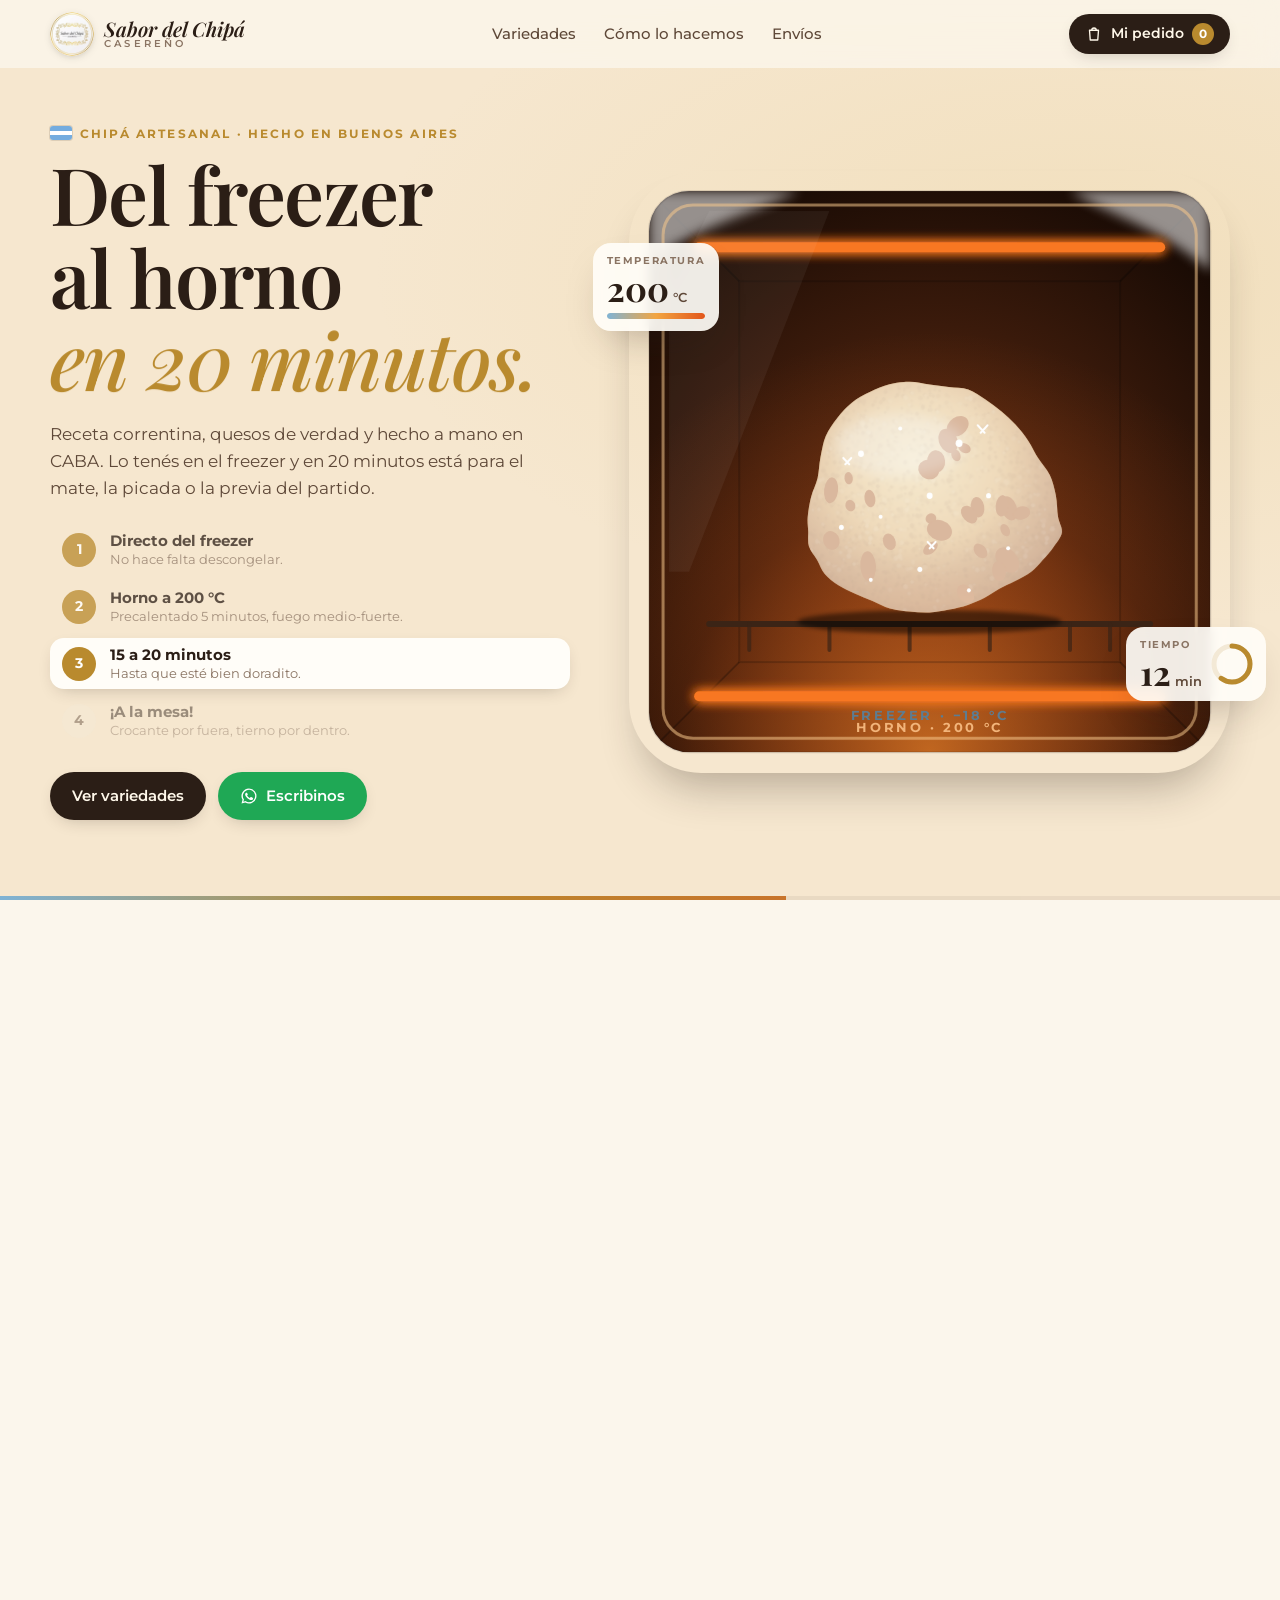
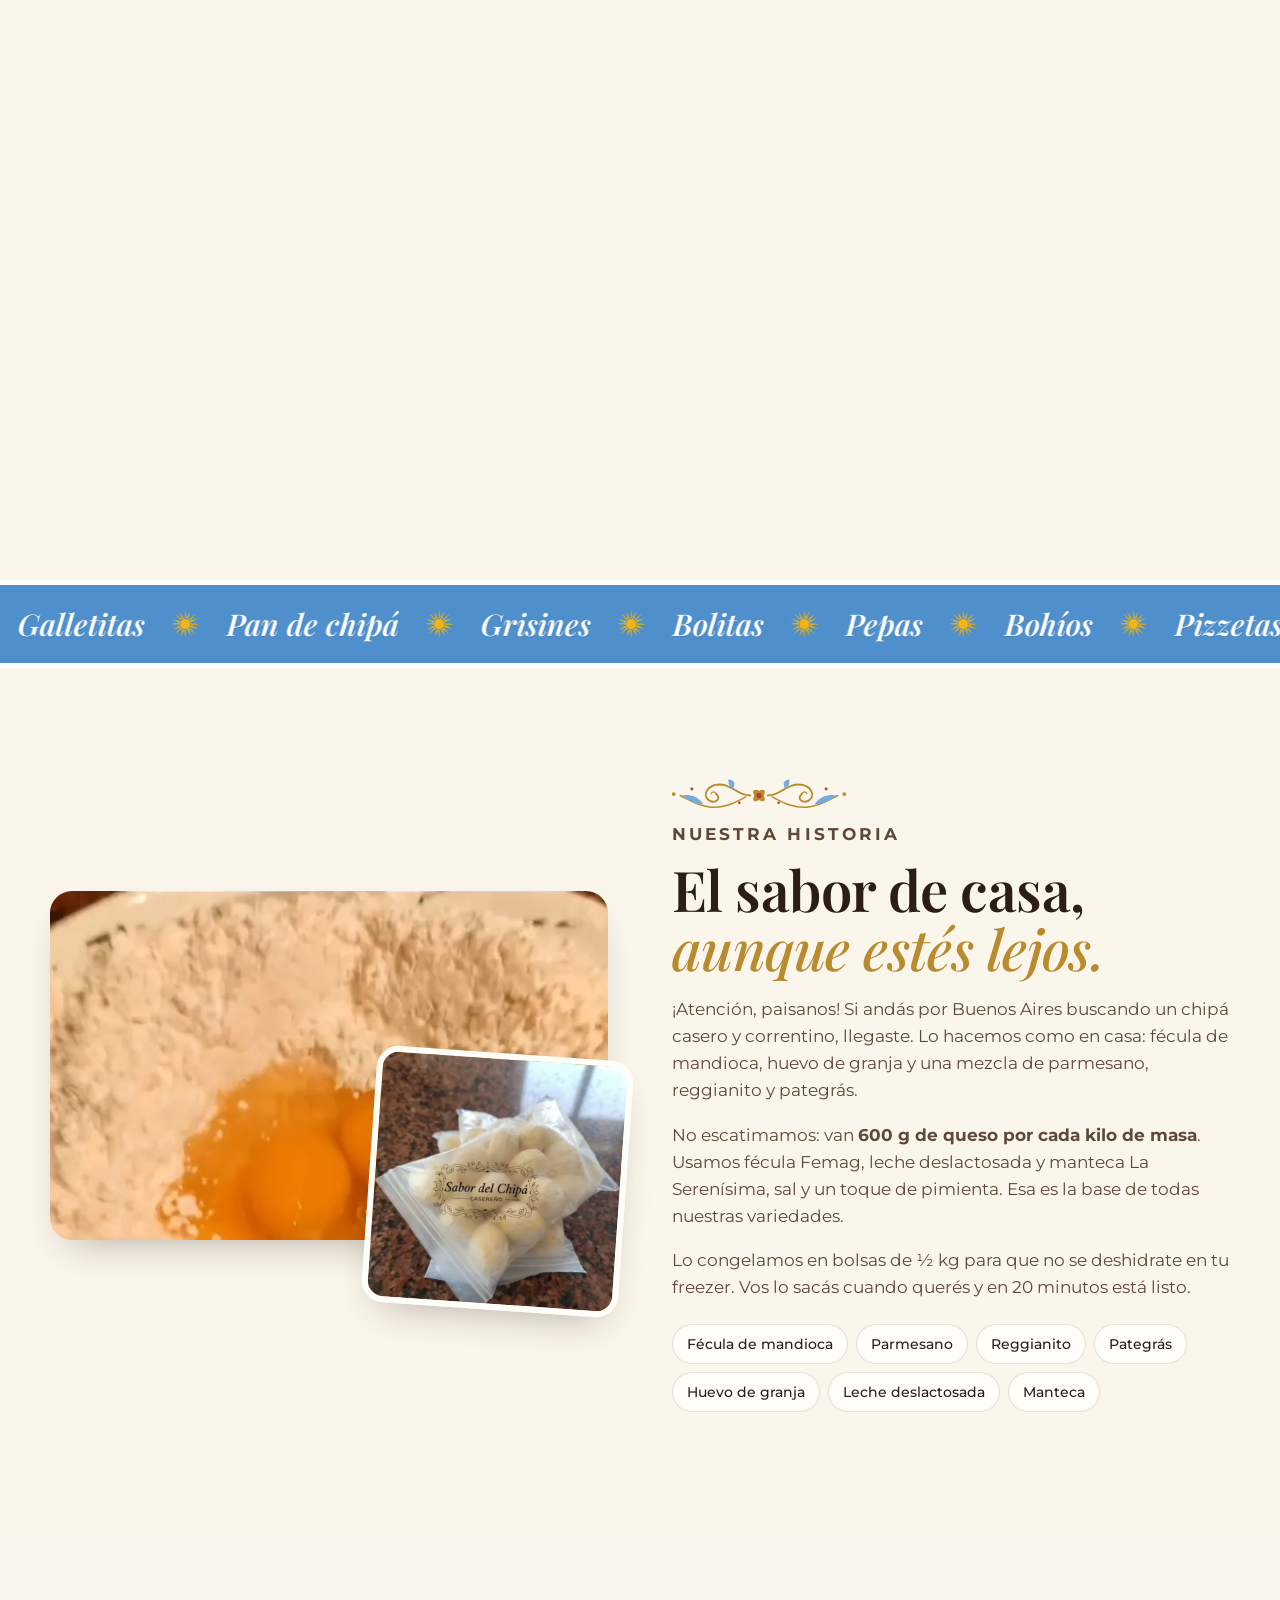
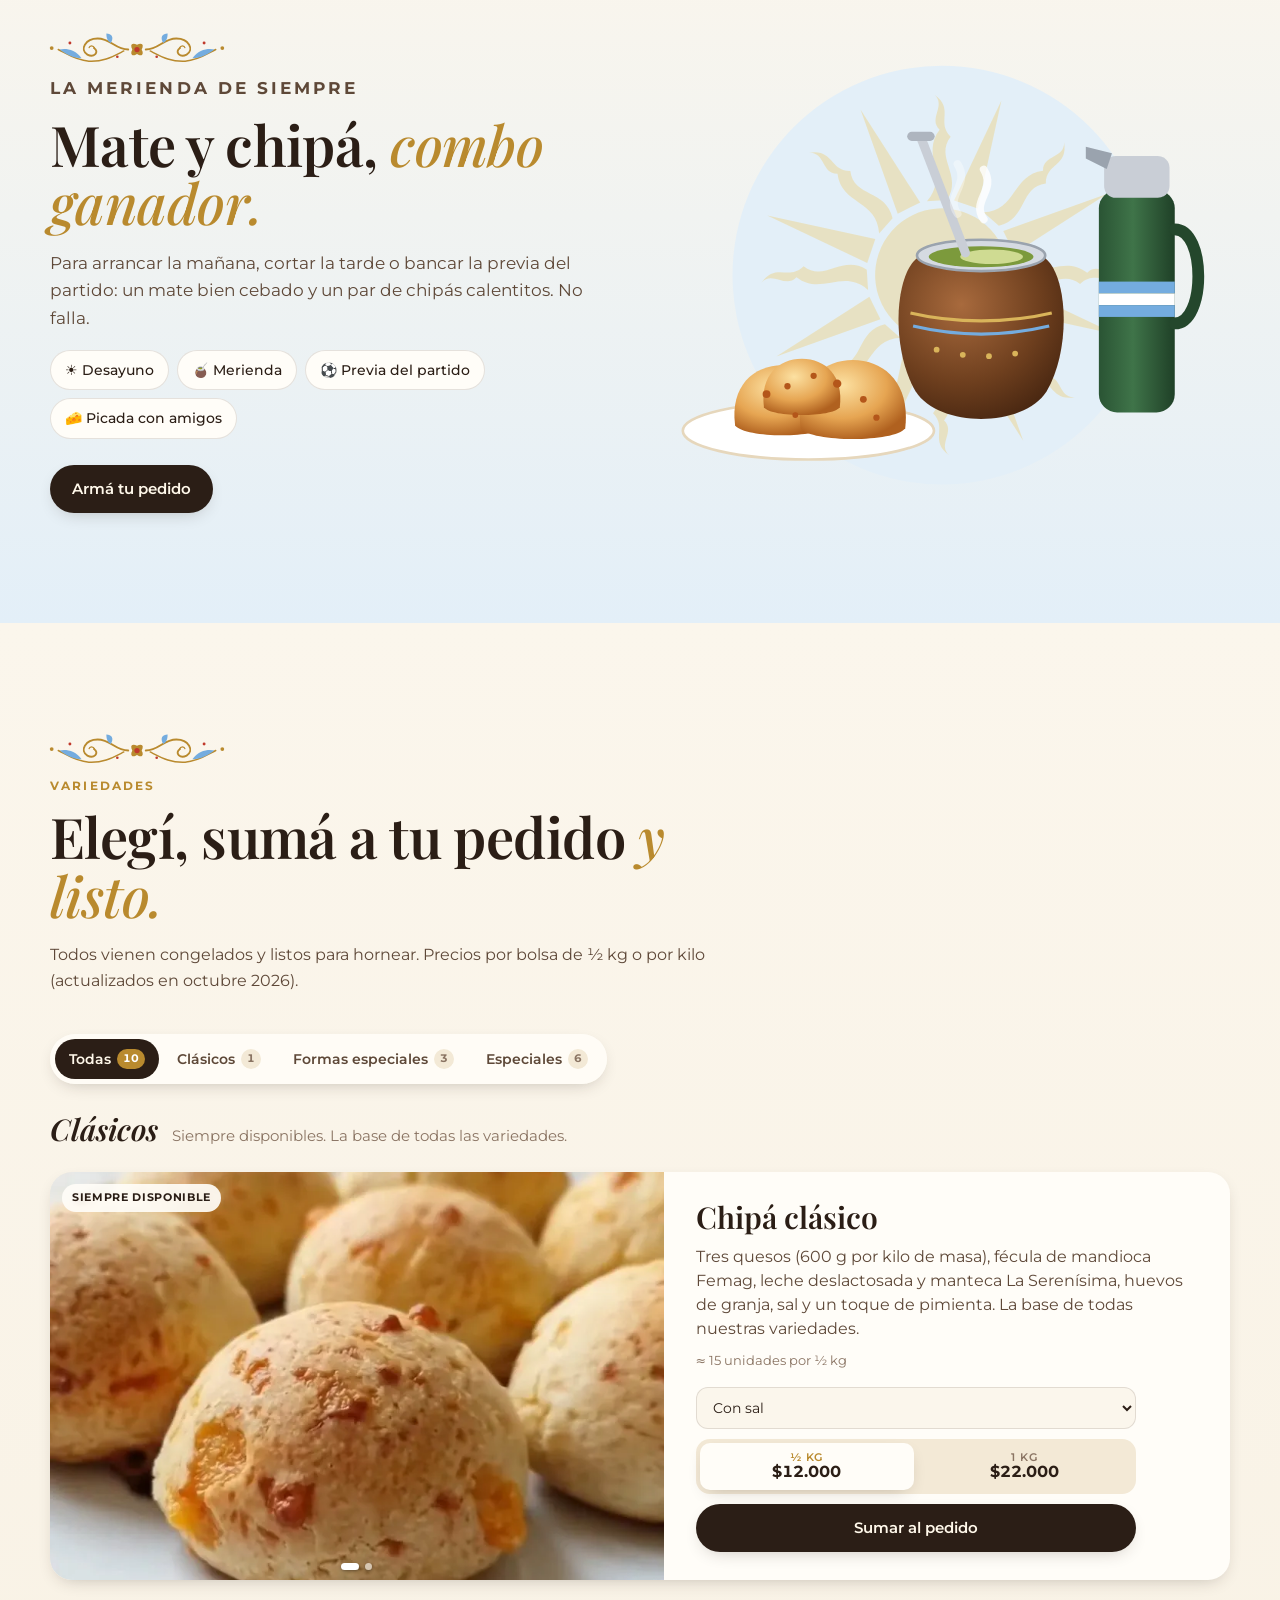
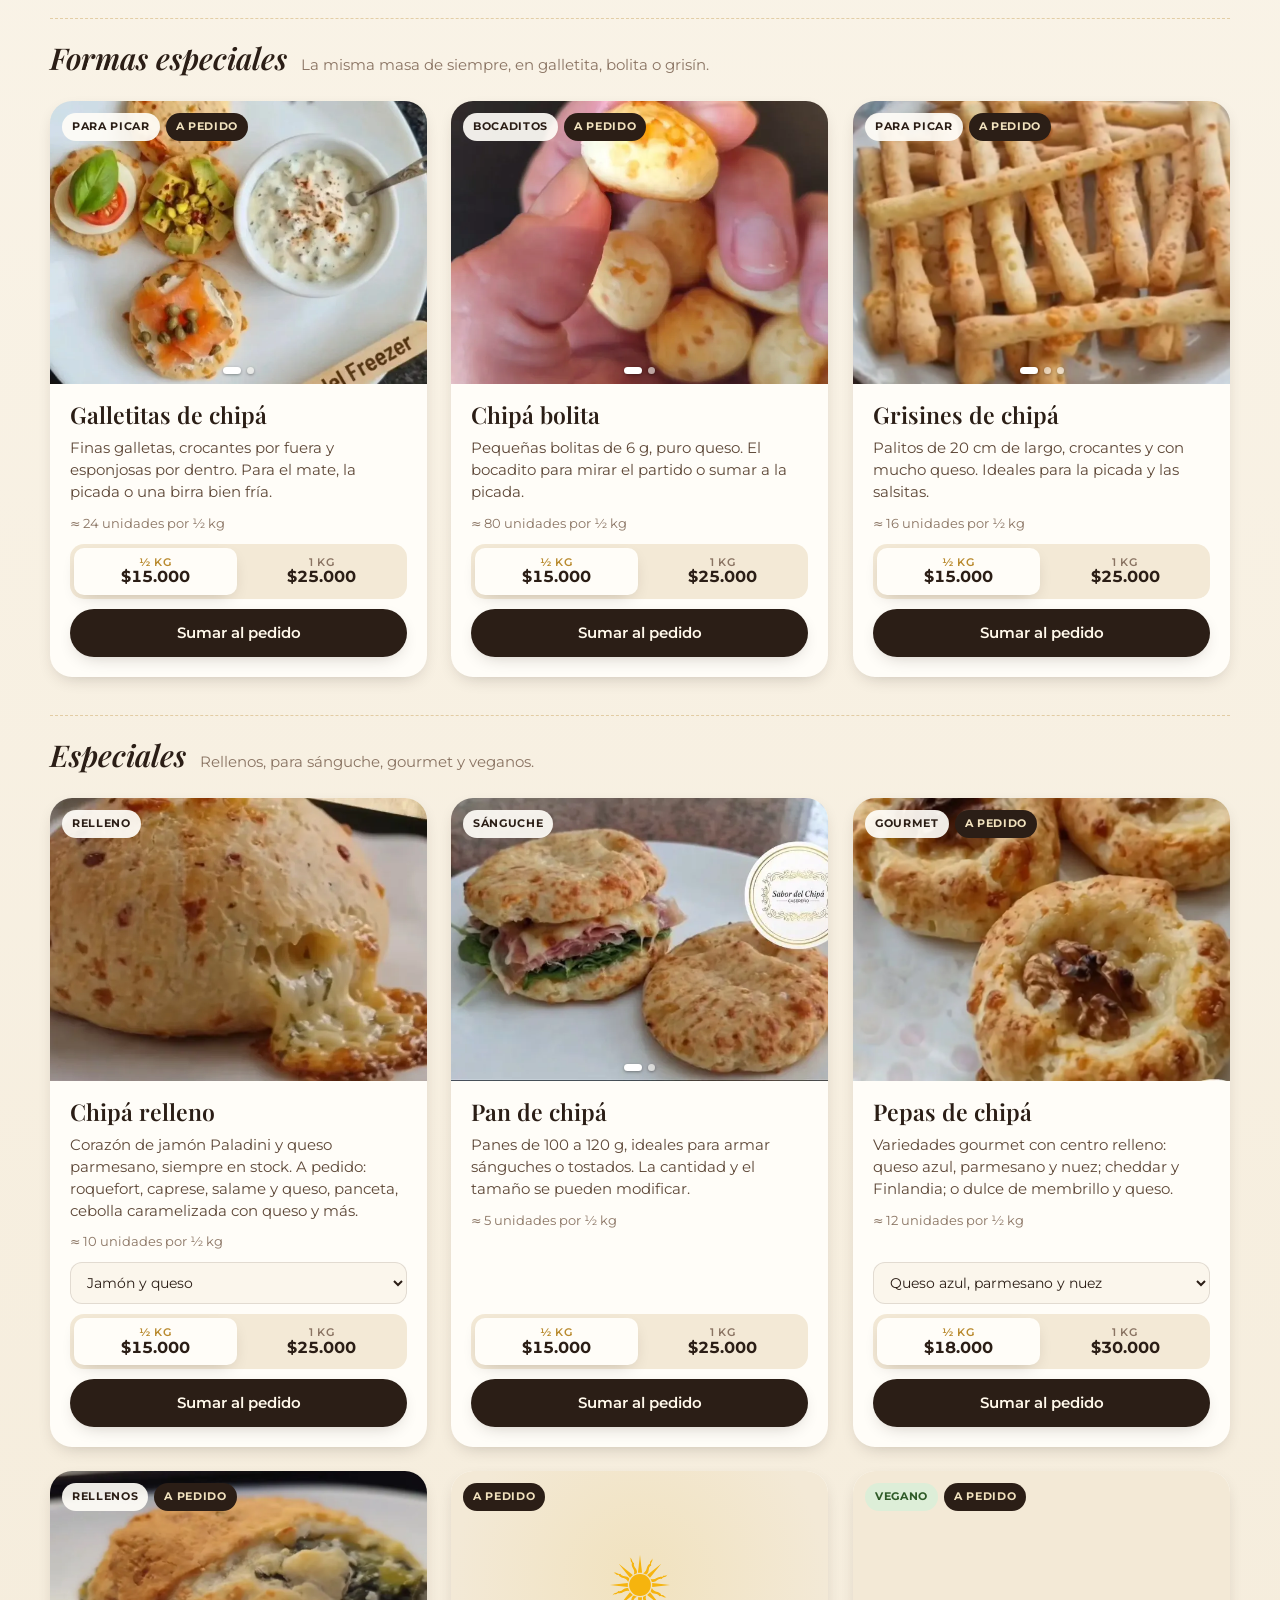
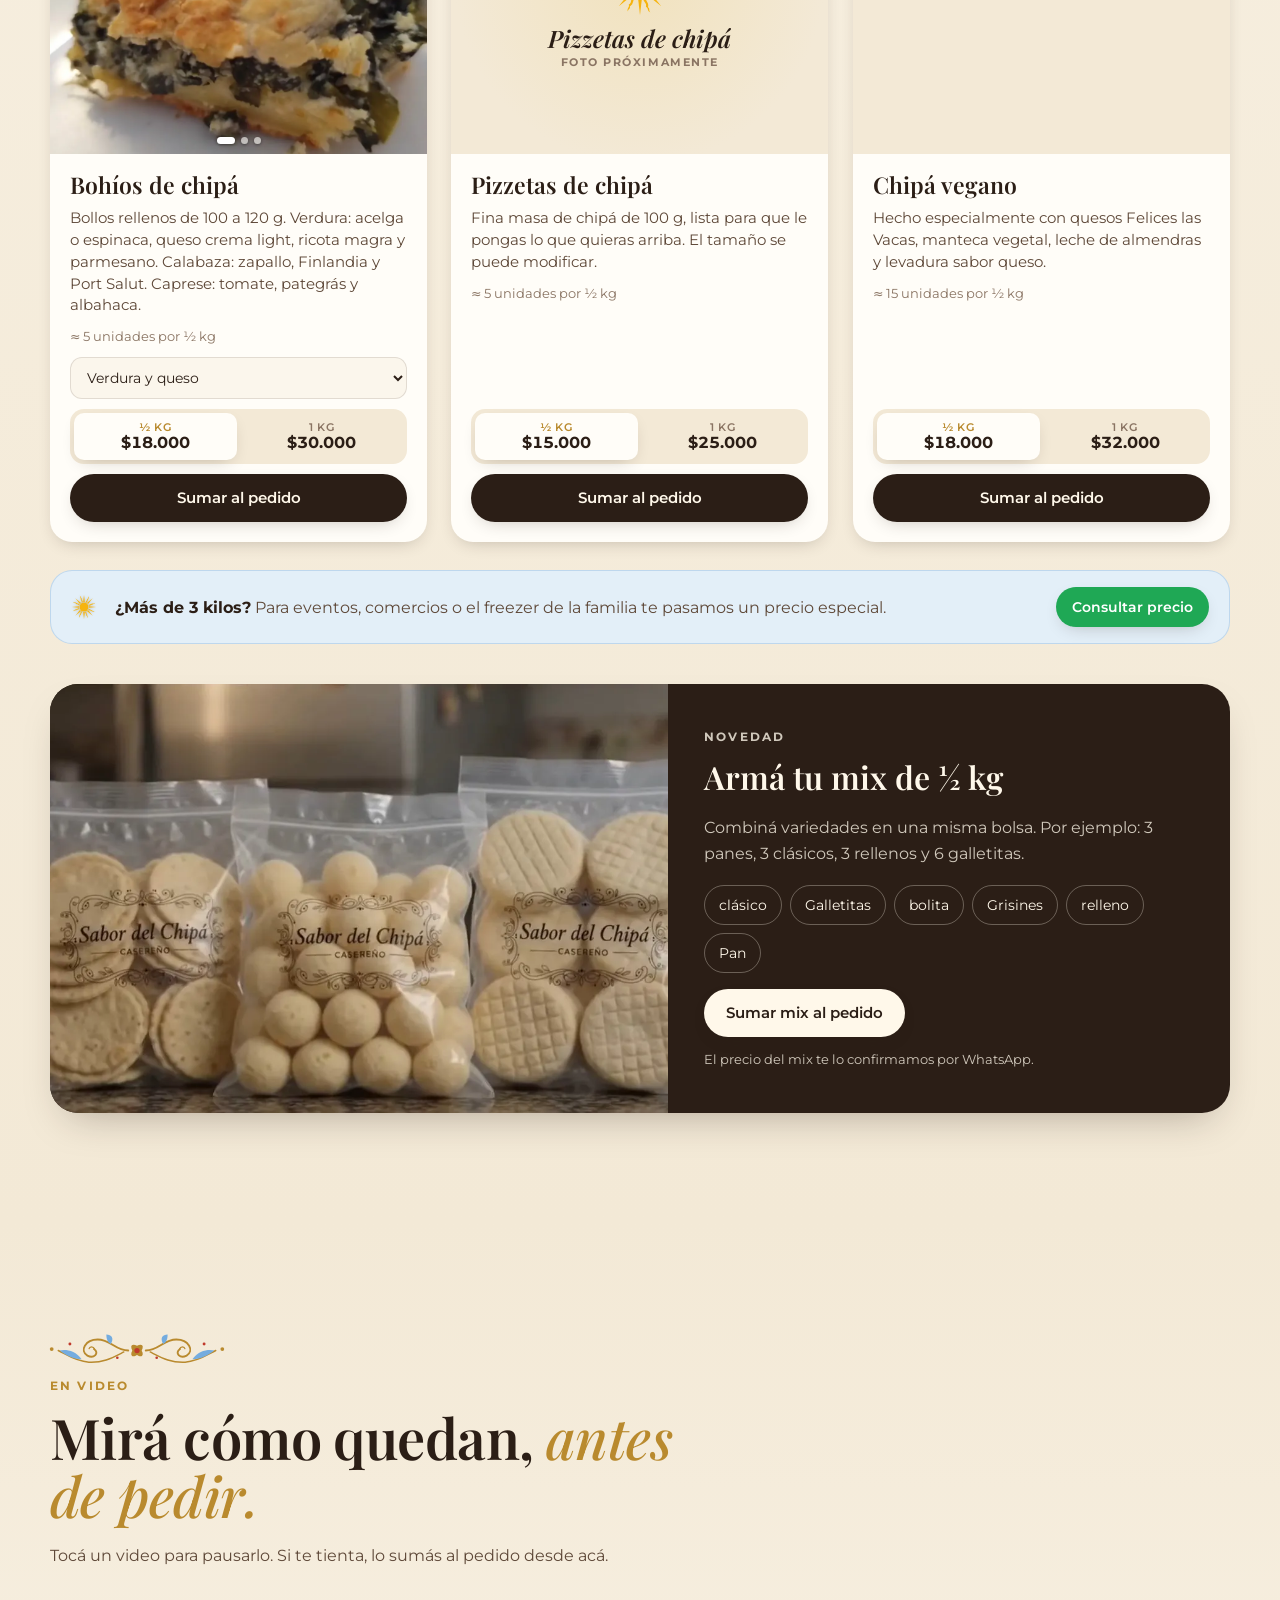
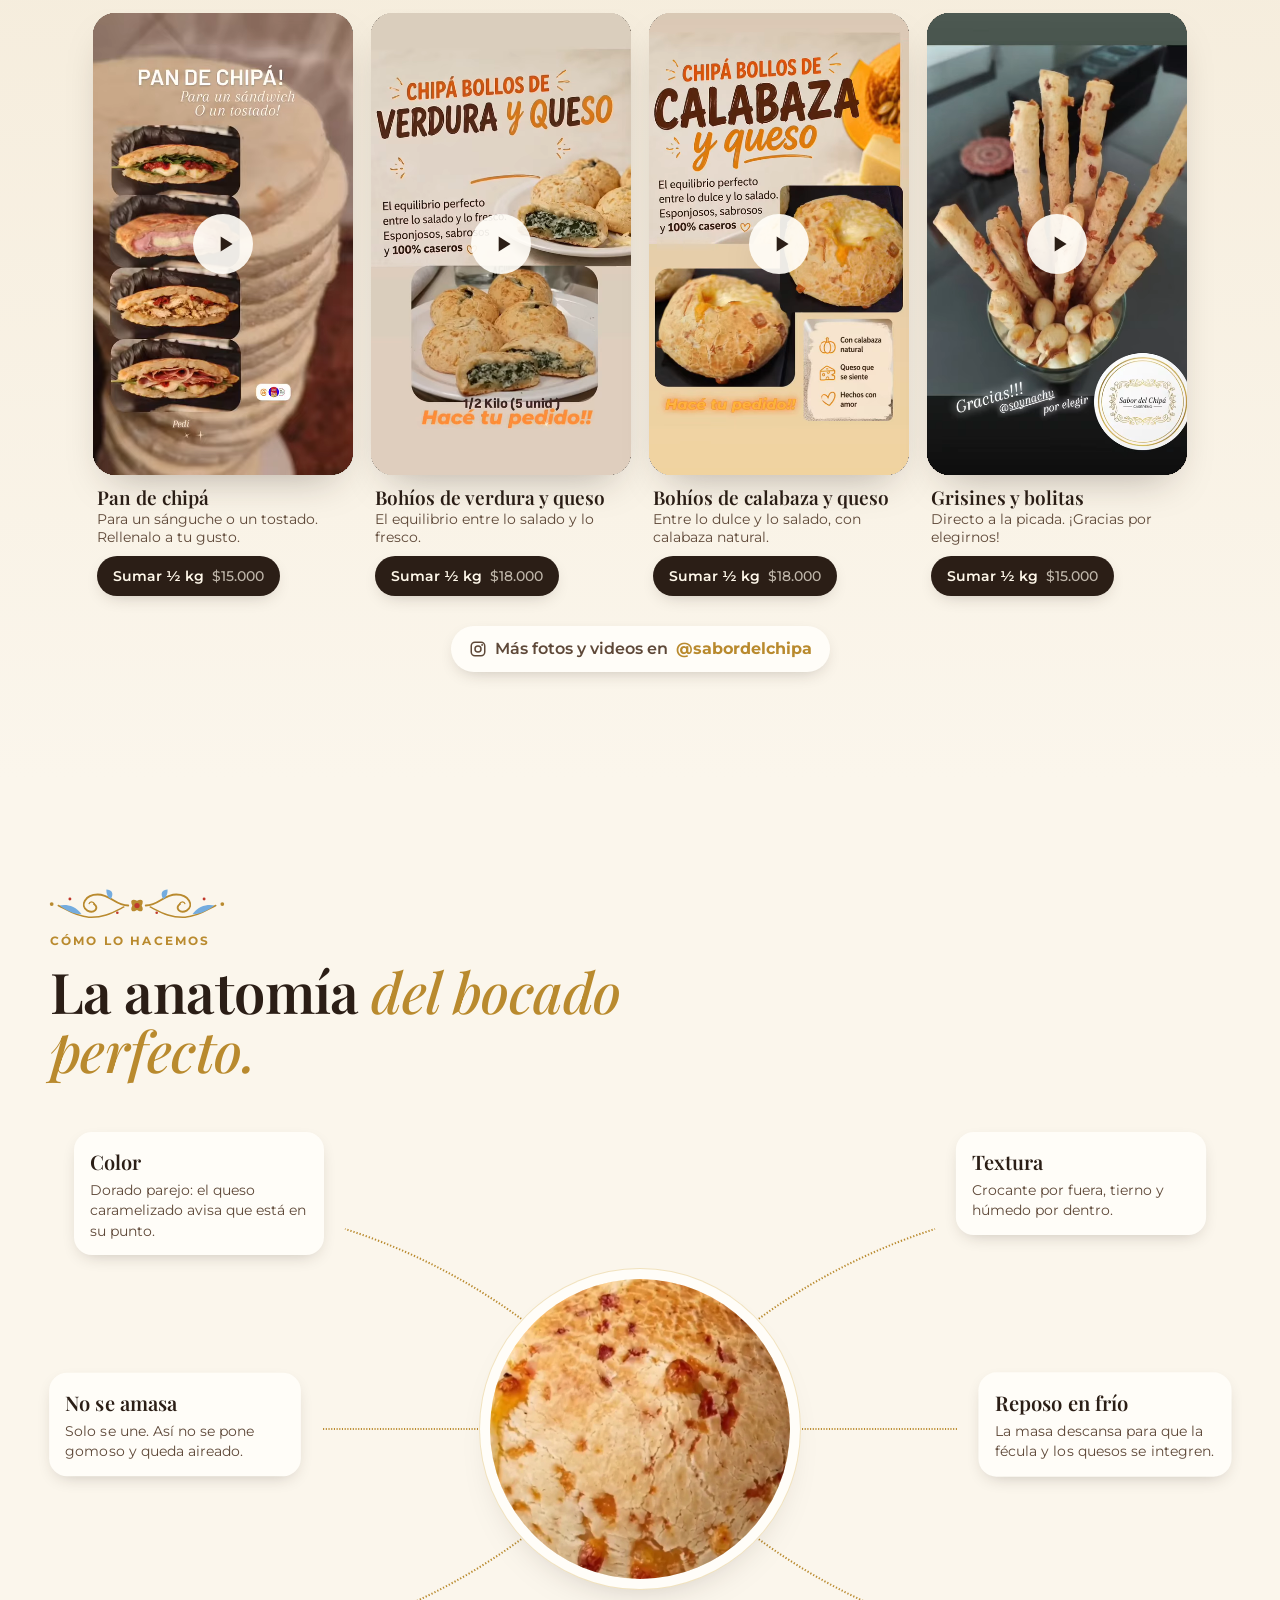
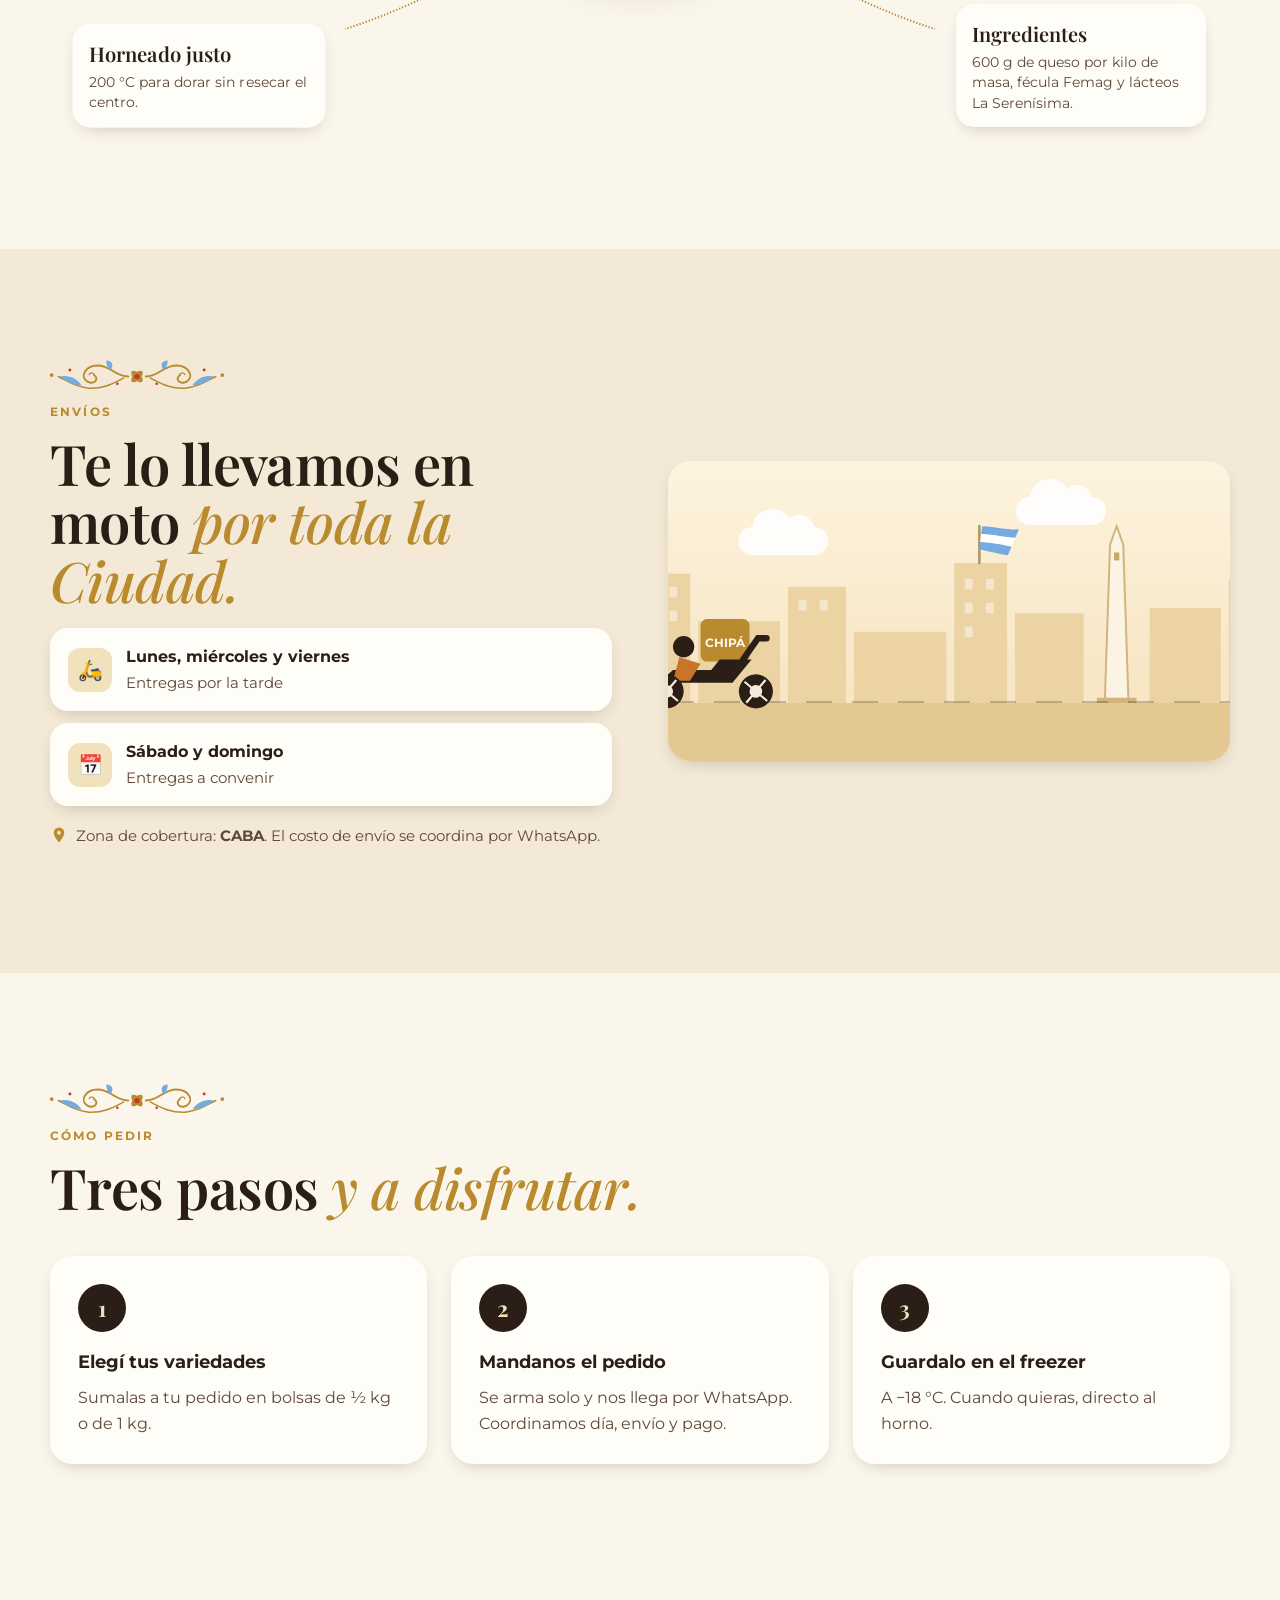
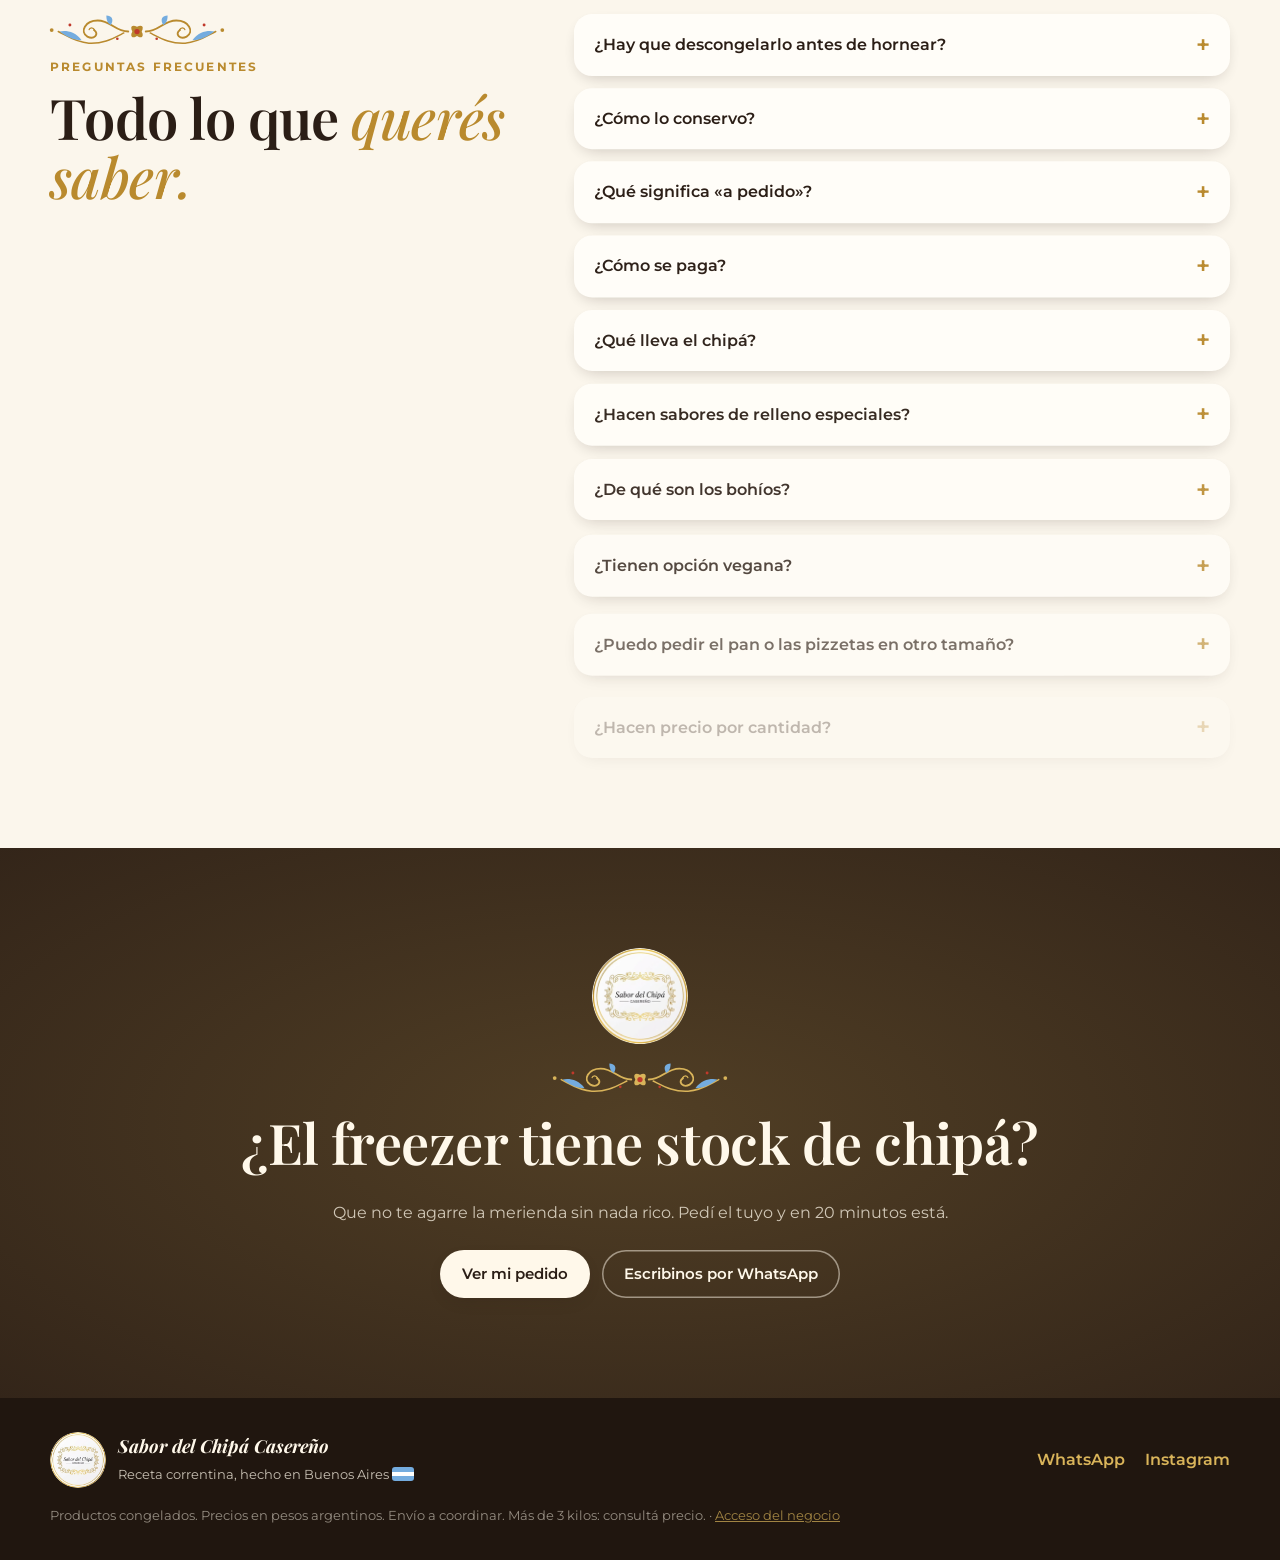
==== commit 61675cf0: "Carta de octubre: categorias, fotos extra, videos y precio por cantidad Co-authored-by: Cursor <curs" ====
--- a/index.html
+++ b/index.html
@@ -4,7 +4,7 @@
   <meta charset="utf-8">
   <meta name="viewport" content="width=device-width, initial-scale=1, viewport-fit=cover">
   <title>Sabor del Chipá Casereño · Chipá artesanal listo para hornear</title>
-  <meta name="description" content="Chipá casero y correntino, congelado y listo para hornear. Clásicos, rellenos, galletitas, pan de chipá y más. Envíos en CABA. Pedí por WhatsApp.">
+  <meta name="description" content="Chipá casero y correntino, congelado y listo para hornear. Clásicos, rellenos, galletitas, bolitas, grisines, pan de chipá, pepas, bohíos, pizzetas y veganos. Envíos en CABA. Pedí por WhatsApp.">
   <meta name="theme-color" content="#2B1E16">
   <link rel="icon" type="image/png" href="img/favicon.png">
   <link rel="apple-touch-icon" href="img/apple-touch-icon.png">
@@ -270,7 +270,7 @@
 
     <!-- ================= MARQUEE ================= -->
     <div class="marquee" aria-hidden="true">
-      <div class="marquee-track"><span>Clásicos</span><svg class="m-sol" aria-hidden="true"><use href="#sol"/></svg><span>Rellenos</span><svg class="m-sol" aria-hidden="true"><use href="#sol"/></svg><span>Galletitas</span><svg class="m-sol" aria-hidden="true"><use href="#sol"/></svg><span>Pan de chipá</span><svg class="m-sol" aria-hidden="true"><use href="#sol"/></svg><span>Grisines</span><svg class="m-sol" aria-hidden="true"><use href="#sol"/></svg><span>Bolitas</span><svg class="m-sol" aria-hidden="true"><use href="#sol"/></svg><span>Pepas</span><svg class="m-sol" aria-hidden="true"><use href="#sol"/></svg><span>Bohíos de verdura</span><svg class="m-sol" aria-hidden="true"><use href="#sol"/></svg><span>Veganos</span><svg class="m-sol" aria-hidden="true"><use href="#sol"/></svg><span>Con mate</span><svg class="m-sol" aria-hidden="true"><use href="#sol"/></svg><span>Para la picada</span><svg class="m-sol" aria-hidden="true"><use href="#sol"/></svg><span>Clásicos</span><svg class="m-sol" aria-hidden="true"><use href="#sol"/></svg><span>Rellenos</span><svg class="m-sol" aria-hidden="true"><use href="#sol"/></svg><span>Galletitas</span><svg class="m-sol" aria-hidden="true"><use href="#sol"/></svg><span>Pan de chipá</span><svg class="m-sol" aria-hidden="true"><use href="#sol"/></svg><span>Grisines</span><svg class="m-sol" aria-hidden="true"><use href="#sol"/></svg><span>Bolitas</span><svg class="m-sol" aria-hidden="true"><use href="#sol"/></svg><span>Pepas</span><svg class="m-sol" aria-hidden="true"><use href="#sol"/></svg><span>Bohíos de verdura</span><svg class="m-sol" aria-hidden="true"><use href="#sol"/></svg><span>Veganos</span><svg class="m-sol" aria-hidden="true"><use href="#sol"/></svg><span>Con mate</span><svg class="m-sol" aria-hidden="true"><use href="#sol"/></svg><span>Para la picada</span><svg class="m-sol" aria-hidden="true"><use href="#sol"/></svg></div>
+      <div class="marquee-track"><span>Clásicos</span><svg class="m-sol" aria-hidden="true"><use href="#sol"/></svg><span>Rellenos</span><svg class="m-sol" aria-hidden="true"><use href="#sol"/></svg><span>Galletitas</span><svg class="m-sol" aria-hidden="true"><use href="#sol"/></svg><span>Pan de chipá</span><svg class="m-sol" aria-hidden="true"><use href="#sol"/></svg><span>Grisines</span><svg class="m-sol" aria-hidden="true"><use href="#sol"/></svg><span>Bolitas</span><svg class="m-sol" aria-hidden="true"><use href="#sol"/></svg><span>Pepas</span><svg class="m-sol" aria-hidden="true"><use href="#sol"/></svg><span>Bohíos</span><svg class="m-sol" aria-hidden="true"><use href="#sol"/></svg><span>Pizzetas</span><svg class="m-sol" aria-hidden="true"><use href="#sol"/></svg><span>Veganos</span><svg class="m-sol" aria-hidden="true"><use href="#sol"/></svg><span>Con mate</span><svg class="m-sol" aria-hidden="true"><use href="#sol"/></svg><span>Para la picada</span><svg class="m-sol" aria-hidden="true"><use href="#sol"/></svg><span>Clásicos</span><svg class="m-sol" aria-hidden="true"><use href="#sol"/></svg><span>Rellenos</span><svg class="m-sol" aria-hidden="true"><use href="#sol"/></svg><span>Galletitas</span><svg class="m-sol" aria-hidden="true"><use href="#sol"/></svg><span>Pan de chipá</span><svg class="m-sol" aria-hidden="true"><use href="#sol"/></svg><span>Grisines</span><svg class="m-sol" aria-hidden="true"><use href="#sol"/></svg><span>Bolitas</span><svg class="m-sol" aria-hidden="true"><use href="#sol"/></svg><span>Pepas</span><svg class="m-sol" aria-hidden="true"><use href="#sol"/></svg><span>Bohíos</span><svg class="m-sol" aria-hidden="true"><use href="#sol"/></svg><span>Pizzetas</span><svg class="m-sol" aria-hidden="true"><use href="#sol"/></svg><span>Veganos</span><svg class="m-sol" aria-hidden="true"><use href="#sol"/></svg><span>Con mate</span><svg class="m-sol" aria-hidden="true"><use href="#sol"/></svg><span>Para la picada</span><svg class="m-sol" aria-hidden="true"><use href="#sol"/></svg></div>
     </div>
 
     <!-- ================= HISTORIA ================= -->
@@ -285,9 +285,10 @@
           <p class="eyebrow reveal">Nuestra historia</p>
           <h2 class="h2 reveal">El sabor de casa, <em>aunque estés lejos.</em></h2>
           <p class="reveal">¡Atención, paisanos! Si andás por Buenos Aires buscando un chipá casero y correntino, llegaste. Lo hacemos como en casa: fécula de mandioca, huevo de granja y una mezcla de parmesano, reggianito y pategrás.</p>
+          <p class="reveal">No escatimamos: van <b>600 g de queso por cada kilo de masa</b>. Usamos fécula Femag, leche deslactosada y manteca La Serenísima, sal y un toque de pimienta. Esa es la base de todas nuestras variedades.</p>
           <p class="reveal">Lo congelamos en bolsas de ½ kg para que no se deshidrate en tu freezer. Vos lo sacás cuando querés y en 20 minutos está listo.</p>
           <ul class="chips reveal" aria-label="Ingredientes">
-            <li>Fécula de mandioca</li><li>Parmesano</li><li>Reggianito</li><li>Pategrás</li><li>Huevo de granja</li><li>Manteca</li>
+            <li>Fécula de mandioca</li><li>Parmesano</li><li>Reggianito</li><li>Pategrás</li><li>Huevo de granja</li><li>Leche deslactosada</li><li>Manteca</li>
           </ul>
         </div>
       </div>
@@ -364,7 +365,16 @@
           <h2 class="h2 reveal">Elegí, sumá a tu pedido <em>y listo.</em></h2>
           <p class="section-sub reveal">Todos vienen congelados y listos para hornear. Precios por bolsa de ½ kg o por kilo<span data-updated></span>.</p>
         </header>
-        <div class="grid" id="productGrid"></div>
+        <div class="catalog">
+          <div class="filters" id="catFilters" role="group" aria-label="Filtrar variedades" hidden></div>
+          <div class="grid" id="productGrid"></div>
+        </div>
+
+        <aside class="bulk reveal" aria-label="Pedidos grandes">
+          <span class="bulk-ico" aria-hidden="true"><svg width="26" height="26"><use href="#sol"/></svg></span>
+          <p><b>¿Más de 3 kilos?</b> Para eventos, comercios o el freezer de la familia te pasamos un precio especial.</p>
+          <a class="btn btn-wa btn-sm" data-wa-bulk href="#" target="_blank" rel="noopener">Consultar precio</a>
+        </aside>
 
         <article class="mix reveal" id="mix">
           <div class="mix-media">
@@ -380,6 +390,53 @@
           </div>
         </article>
       </div>
+    </section>
+
+    <!-- ================= VIDEOS ================= -->
+    <section class="reels-sec" id="videos" aria-labelledby="videosTitle">
+      <div class="wrap">
+        <header class="section-head">
+          <svg class="filete reveal" aria-hidden="true"><use href="#filete"/></svg>
+          <p class="eyebrow reveal">En video</p>
+          <h2 class="h2 reveal" id="videosTitle">Mirá cómo quedan, <em>antes de pedir.</em></h2>
+          <p class="section-sub reveal">Tocá un video para pausarlo. Si te tienta, lo sumás al pedido desde acá.</p>
+        </header>
+      </div>
+      <div class="reels" id="reels">
+        <figure class="reel reveal" data-reel data-product="pan">
+          <div class="reel-media" tabindex="0" role="button" aria-label="Pausar o reproducir el video">
+            <video muted loop playsinline preload="none" poster="video/pan-de-chipa.webp" aria-label="Video: panes de chipá rellenos como sánguche"><source src="video/pan-de-chipa.mp4" type="video/mp4"><source src="video/pan-de-chipa.webm" type="video/webm"></video>
+            <span class="reel-play" aria-hidden="true"><svg viewBox="0 0 24 24" width="26" height="26"><path d="M8 5v14l11-7z" fill="currentColor"/></svg></span>
+          </div>
+          <figcaption><b>Pan de chipá</b><span>Para un sánguche o un tostado. Rellenalo a tu gusto.</span></figcaption>
+          <button class="btn btn-primary btn-sm reel-add" type="button" data-reel-add hidden>Sumar ½ kg</button>
+        </figure>
+        <figure class="reel reveal" data-reel data-product="bohios" data-opt="Verdura y queso">
+          <div class="reel-media" tabindex="0" role="button" aria-label="Pausar o reproducir el video">
+            <video muted loop playsinline preload="none" poster="video/bohios-verdura.webp" aria-label="Video: bohíos de verdura y queso"><source src="video/bohios-verdura.mp4" type="video/mp4"><source src="video/bohios-verdura.webm" type="video/webm"></video>
+            <span class="reel-play" aria-hidden="true"><svg viewBox="0 0 24 24" width="26" height="26"><path d="M8 5v14l11-7z" fill="currentColor"/></svg></span>
+          </div>
+          <figcaption><b>Bohíos de verdura y queso</b><span>El equilibrio entre lo salado y lo fresco.</span></figcaption>
+          <button class="btn btn-primary btn-sm reel-add" type="button" data-reel-add hidden>Sumar ½ kg</button>
+        </figure>
+        <figure class="reel reveal" data-reel data-product="bohios" data-opt="Calabaza y queso">
+          <div class="reel-media" tabindex="0" role="button" aria-label="Pausar o reproducir el video">
+            <video muted loop playsinline preload="none" poster="video/bohios-calabaza.webp" aria-label="Video: bohíos de calabaza y queso"><source src="video/bohios-calabaza.mp4" type="video/mp4"><source src="video/bohios-calabaza.webm" type="video/webm"></video>
+            <span class="reel-play" aria-hidden="true"><svg viewBox="0 0 24 24" width="26" height="26"><path d="M8 5v14l11-7z" fill="currentColor"/></svg></span>
+          </div>
+          <figcaption><b>Bohíos de calabaza y queso</b><span>Entre lo dulce y lo salado, con calabaza natural.</span></figcaption>
+          <button class="btn btn-primary btn-sm reel-add" type="button" data-reel-add hidden>Sumar ½ kg</button>
+        </figure>
+        <figure class="reel reveal" data-reel data-product="grisines">
+          <div class="reel-media" tabindex="0" role="button" aria-label="Pausar o reproducir el video">
+            <video muted loop playsinline preload="none" poster="video/grisines-picada.webp" aria-label="Video: grisines y bolitas de chipá para la picada"><source src="video/grisines-picada.mp4" type="video/mp4"><source src="video/grisines-picada.webm" type="video/webm"></video>
+            <span class="reel-play" aria-hidden="true"><svg viewBox="0 0 24 24" width="26" height="26"><path d="M8 5v14l11-7z" fill="currentColor"/></svg></span>
+          </div>
+          <figcaption><b>Grisines y bolitas</b><span>Directo a la picada. ¡Gracias por elegirnos!</span></figcaption>
+          <button class="btn btn-primary btn-sm reel-add" type="button" data-reel-add hidden>Sumar ½ kg</button>
+        </figure>
+      </div>
+      <p class="wrap reels-more reveal"><a data-ig-link href="https://www.instagram.com/sabordelchipa/" target="_blank" rel="noopener"><svg aria-hidden="true" viewBox="0 0 24 24" width="18" height="18"><rect x="3" y="3" width="18" height="18" rx="5" fill="none" stroke="currentColor" stroke-width="2"/><circle cx="12" cy="12" r="4" fill="none" stroke="currentColor" stroke-width="2"/><circle cx="17.5" cy="6.5" r="1.3" fill="currentColor"/></svg> Más fotos y videos en <b data-ig-handle>@sabordelchipa</b></a></p>
     </section>
 
     <!-- ================= ANATOMÍA ================= -->
@@ -407,7 +464,7 @@
           <div class="a-item a3"><b>No se amasa</b><span>Solo se une. Así no se pone gomoso y queda aireado.</span></div>
           <div class="a-item a4"><b>Reposo en frío</b><span>La masa descansa para que la fécula y los quesos se integren.</span></div>
           <div class="a-item a5"><b>Horneado justo</b><span>200 °C para dorar sin resecar el centro.</span></div>
-          <div class="a-item a6"><b>Ingredientes</b><span>Quesos de primera marca y fécula de mandioca.</span></div>
+          <div class="a-item a6"><b>Ingredientes</b><span>600 g de queso por kilo de masa, fécula Femag y lácteos La Serenísima.</span></div>
         </div>
       </div>
     </section>
@@ -501,7 +558,12 @@
           <details class="reveal"><summary>¿Cómo lo conservo?</summary><p>En el freezer, a −18 °C o menos, dentro de su bolsa bien cerrada.</p></details>
           <details class="reveal"><summary>¿Qué significa «a pedido»?</summary><p>Esas variedades se preparan por encargo, para que lleguen frescas. Escribinos con tiempo y coordinamos la entrega.</p></details>
           <details class="reveal"><summary>¿Cómo se paga?</summary><p>Lo coordinamos por WhatsApp cuando confirmamos tu pedido (transferencia o efectivo).</p></details>
-          <details class="reveal"><summary>¿Hacen sabores de relleno especiales?</summary><p>¡Sí! Además de jamón y queso hacemos roquefort, caprese, salame y queso, panceta, cebolla caramelizada… Consultanos por el gusto que imagines.</p></details>
+          <details class="reveal"><summary>¿Qué lleva el chipá?</summary><p>Tres quesos (parmesano, reggianito y pategrás, 600 g por cada kilo de masa), fécula de mandioca Femag, leche deslactosada y manteca La Serenísima, huevos de granja, sal y un toque de pimienta. Es la base de todas las variedades.</p></details>
+          <details class="reveal"><summary>¿Hacen sabores de relleno especiales?</summary><p>¡Sí! El de jamón Paladini y parmesano está siempre en stock. A pedido hacemos roquefort, caprese, salame y queso, panceta, cebolla caramelizada con queso… Consultanos por el gusto que imagines.</p></details>
+          <details class="reveal"><summary>¿De qué son los bohíos?</summary><p>Son bollos de chipá rellenos, de 100 a 120 g. <b>Verdura:</b> acelga o espinaca con queso crema light, ricota magra y parmesano en cubitos. <b>Calabaza:</b> zapallo con queso Finlandia y Port Salut. <b>Caprese:</b> tomate, pategrás y albahaca. Consultanos por otros sabores.</p></details>
+          <details class="reveal"><summary>¿Tienen opción vegana?</summary><p>Sí, a pedido. Los hacemos especialmente con quesos Felices las Vacas, manteca vegetal, leche de almendras y levadura sabor queso.</p></details>
+          <details class="reveal"><summary>¿Puedo pedir el pan o las pizzetas en otro tamaño?</summary><p>Sí. El pan de chipá (100 a 120 g) y las pizzetas (100 g) se pueden hacer en otro tamaño y cantidad. Contanos qué necesitás por WhatsApp.</p></details>
+          <details class="reveal"><summary>¿Hacen precio por cantidad?</summary><p>Sí. Para pedidos de más de 3 kilos te pasamos un precio especial. Armá tu pedido o escribinos por WhatsApp.</p></details>
         </div>
       </div>
     </section>
@@ -531,7 +593,7 @@
         <a data-wa-link href="#" target="_blank" rel="noopener">WhatsApp</a>
         <a data-ig-link href="#" target="_blank" rel="noopener">Instagram</a>
       </div>
-      <p class="footer-small">Precios en pesos argentinos. Envío a coordinar. · <a href="admin/" rel="nofollow">Acceso del negocio</a></p>
+      <p class="footer-small">Productos congelados. Precios en pesos argentinos. Envío a coordinar. Más de 3 kilos: consultá precio. · <a href="admin/" rel="nofollow">Acceso del negocio</a></p>
     </div>
   </footer>
 
@@ -555,8 +617,9 @@
         <a class="btn btn-primary btn-sm" href="#variedades" data-close-cart>Ver variedades</a>
       </div>
       <ul class="cart-list" id="cartList"></ul>
-      <div class="cart-total" id="cartTotalRow"><span>Total productos</span><b id="cartTotal">$0</b></div>
+      <div class="cart-total" id="cartTotalRow"><span>Total productos <small id="cartKg"></small></span><b id="cartTotal">$0</b></div>
       <p class="cart-total-note" id="cartNote">+ envío a coordinar</p>
+      <p class="cart-bulk" id="cartBulk" hidden></p>
 
       <form class="order-form" id="orderForm" novalidate>
         <label>Tu nombre<input name="nombre" autocomplete="name" required placeholder="Ej.: Ana"></label>
--- a/css/styles.css
+++ b/css/styles.css
@@ -231,6 +231,84 @@
 .card.is-unavailable { opacity: .55; }
 .card.is-unavailable .add-btn { pointer-events: none; }
 
+/* filtros por categoría (quedan pegados arriba mientras recorrés el catálogo) */
+.filters {
+  position: sticky; top: calc(var(--nav-h) + var(--aviso-h, 0px) + 10px); z-index: 6;
+  display: flex; gap: 4px; width: max-content; max-width: 100%; overflow-x: auto; scrollbar-width: none;
+  margin: 0 0 28px; padding: 5px; border-radius: 999px;
+  background: rgba(255, 253, 248, .9); box-shadow: var(--shadow-sm);
+  backdrop-filter: blur(10px); -webkit-backdrop-filter: blur(10px);
+}
+.filters::-webkit-scrollbar { display: none; }
+.filters button {
+  flex: none; display: inline-flex; align-items: center; gap: 6px; border: 0; border-radius: 999px;
+  background: transparent; padding: 9px 14px; font-weight: 600; font-size: 14px; color: var(--ink-2); cursor: pointer;
+  transition: background .2s, color .2s;
+}
+.filters button small {
+  display: inline-grid; place-items: center; min-width: 20px; height: 20px; padding: 0 6px; border-radius: 999px;
+  background: var(--cream-2); color: var(--muted); font-size: 11px; font-weight: 700; font-variant-numeric: tabular-nums;
+}
+.filters button[aria-pressed='true'] { background: var(--ink); color: #FFF8EA; }
+.filters button[aria-pressed='true'] small { background: var(--gold); color: #fff; }
+
+/* títulos de cada grupo dentro de la grilla */
+.grid-group {
+  grid-column: 1 / -1; display: flex; flex-wrap: wrap; align-items: baseline; gap: 4px 14px;
+  margin-top: 14px; padding-top: 22px; border-top: 1.5px dashed rgba(185, 138, 46, .35);
+}
+.grid-group:first-child { margin-top: 0; padding-top: 0; border-top: 0; }
+.grid-group .h3 { margin: 0; font-size: 30px; font-style: italic; }
+.grid-group p { margin: 0; color: var(--muted); font-size: 14.5px; }
+
+/* varias fotos por producto: se desliza con el dedo o con las flechas */
+.card-track {
+  display: flex; width: 100%; height: 100%; overflow-x: auto; overflow-y: hidden;
+  scroll-snap-type: x mandatory; scrollbar-width: none; overscroll-behavior-x: contain;
+}
+.card-track::-webkit-scrollbar { display: none; }
+.card-track img { flex: 0 0 100%; scroll-snap-align: start; }
+.card-dots { position: absolute; left: 0; right: 0; bottom: 10px; display: flex; justify-content: center; gap: 6px; pointer-events: none; }
+.card-dots i { width: 7px; height: 7px; border-radius: 4px; background: rgba(255, 253, 248, .6); box-shadow: 0 1px 3px rgba(0, 0, 0, .35); transition: width .25s, background .25s; }
+.card-dots i.on { width: 18px; background: #fff; }
+.g-nav {
+  position: absolute; top: 50%; width: 36px; height: 36px; margin-top: -18px; border-radius: 50%; border: 0;
+  background: rgba(255, 253, 248, .92); color: var(--ink); display: grid; place-items: center; cursor: pointer;
+  box-shadow: var(--shadow-sm); opacity: 0; transition: opacity .25s;
+}
+.g-prev { left: 10px; } .g-next { right: 10px; }
+.card:hover .g-nav, .g-nav:focus-visible { opacity: 1; }
+@media (hover: none) { .g-nav { display: none; } }
+
+/* grupo con un solo producto: tarjeta ancha (foto a un lado, texto al otro) */
+@media (min-width: 601px) {
+  .card-wide { grid-column: 1 / -1; flex-direction: row; }
+  .card-wide .card-media { flex: 0 0 52%; aspect-ratio: auto; min-height: 340px; }
+  .card-wide .card-media > img, .card-wide .card-track { position: absolute; inset: 0; }
+  .card-wide .card-body { padding: 28px 32px; justify-content: center; }
+  .card-wide .card-body .h3 { font-size: 30px; }
+  .card-wide .card-desc { font-size: 16px; }
+  .card-wide .card-foot { margin-top: 6px; max-width: 440px; }
+}
+
+/* producto sin foto todavía */
+.card-media-ph {
+  display: grid; place-content: center; justify-items: center; gap: 2px; text-align: center; padding: 16px;
+  background: radial-gradient(circle at 50% 38%, var(--gold-soft), var(--cream-2) 72%);
+}
+.ph-sol { width: 64px; height: 64px; color: var(--sol); margin-bottom: 6px; }
+.ph-name { font-family: var(--display); font-style: italic; font-weight: 600; font-size: 24px; line-height: 1.15; }
+.card-media-ph small { font-size: 11px; font-weight: 700; letter-spacing: .14em; text-transform: uppercase; color: var(--muted); }
+
+/* pedidos grandes */
+.bulk {
+  margin-top: 28px; display: flex; flex-wrap: wrap; align-items: center; gap: 12px 18px;
+  padding: 16px 20px; border-radius: var(--radius); background: var(--celeste-soft); border: 1px solid rgba(79, 143, 203, .25);
+}
+.bulk p { margin: 0; flex: 1 1 260px; color: var(--ink-2); }
+.bulk p b { color: var(--ink); }
+.bulk-ico { flex: none; display: inline-flex; color: var(--sol); filter: drop-shadow(0 0 1px rgba(0, 0, 0, .2)); }
+
 .mix {
   margin-top: 40px; display: grid; grid-template-columns: 1.1fr 1fr; background: var(--ink); color: #FFF8EA;
   border-radius: calc(var(--radius) + 6px); overflow: hidden; box-shadow: var(--shadow);
@@ -247,6 +325,35 @@
 .mix-options input:focus-visible + span { outline: 3px solid var(--gold-2); outline-offset: 2px; }
 .mix .btn-primary { --bg: #FFF8EA; --fg: var(--ink); align-self: flex-start; }
 .mix-note { font-size: 13px; }
+
+/* ============ Videos ============ */
+.reels-sec { padding: 110px 0 90px; background: linear-gradient(var(--cream-2), var(--cream)); overflow: hidden; }
+.reels {
+  --gut: max(16px, calc((100vw - var(--wrap)) / 2));
+  display: grid; grid-auto-flow: column; grid-auto-columns: min(68vw, 260px); gap: 18px; justify-content: start;
+  overflow-x: auto; scroll-snap-type: x mandatory; scrollbar-width: none;
+  padding: 4px var(--gut) 18px; scroll-padding-inline: var(--gut);
+}
+.reels::-webkit-scrollbar { display: none; }
+@media (min-width: 1160px) { .reels { justify-content: center; } }
+.reel { margin: 0; scroll-snap-align: start; display: flex; flex-direction: column; gap: 10px; }
+.reel-media { position: relative; aspect-ratio: 9 / 16; border-radius: 22px; overflow: hidden; background: var(--ink); box-shadow: var(--shadow); cursor: pointer; }
+.reel-media video { width: 100%; height: 100%; object-fit: cover; display: block; }
+.reel-play {
+  position: absolute; left: 50%; top: 50%; width: 60px; height: 60px; margin: -30px 0 0 -30px; border-radius: 50%;
+  background: rgba(255, 253, 248, .92); color: var(--ink); display: grid; place-items: center; box-shadow: var(--shadow);
+  transition: opacity .3s, transform .3s; pointer-events: none;
+}
+.reel-play svg { margin-left: 3px; }
+.reel.is-playing .reel-play { opacity: 0; transform: scale(.8); }
+.reel figcaption { display: flex; flex-direction: column; line-height: 1.3; padding: 0 4px; }
+.reel figcaption b { font-family: var(--display); font-size: 19px; font-weight: 600; }
+.reel figcaption span { font-size: 14px; color: var(--ink-2); }
+.reel-add { align-self: flex-start; margin-left: 4px; }
+.reel-add span { opacity: .7; font-weight: 500; }
+.reels-more { margin-top: 12px; text-align: center; }
+.reels-more a { display: inline-flex; align-items: center; gap: 8px; padding: 10px 18px; border-radius: 999px; background: var(--paper); box-shadow: var(--shadow-sm); font-weight: 600; color: var(--ink-2); text-decoration: none; }
+.reels-more a b { color: var(--gold); }
 
 /* ============ Anatomía ============ */
 .anatomy { padding: 110px 0; overflow: hidden; }
@@ -362,6 +469,8 @@
 .cart-total { display: flex; justify-content: space-between; align-items: baseline; padding-top: 6px; border-top: 1px dashed var(--line); font-size: 15px; }
 .cart-total b { font-family: var(--display); font-size: 28px; }
 .cart-total-note { margin: -10px 0 0; text-align: right; color: var(--muted); font-size: 13px; }
+.cart-total small { color: var(--muted); font-size: 13px; font-weight: 600; }
+.cart-bulk { margin: 0; padding: 10px 12px; border-radius: 12px; background: var(--celeste-soft); font-size: 13.5px; font-weight: 600; }
 .order-form { display: grid; gap: 12px; margin-top: 4px; }
 .order-form label { display: grid; gap: 6px; font-size: 13px; font-weight: 600; color: var(--ink-2); }
 .order-form input, .order-form select, .order-form textarea {
@@ -469,6 +578,9 @@
   .scroll-hint i { display: none; }
   .story-grid, .delivery-grid, .faq-wrap { grid-template-columns: 1fr; gap: 36px; }
   .story, .menu, .anatomy, .delivery, .how { padding: 76px 0; }
+  .reels-sec { padding: 76px 0 60px; }
+  .grid-group .h3 { font-size: 26px; }
+  .filters { margin-bottom: 22px; }
   .story-media-2 { right: -6px; }
   .mix { grid-template-columns: 1fr; }
   .mix-media img { min-height: 0; aspect-ratio: 16 / 10; }
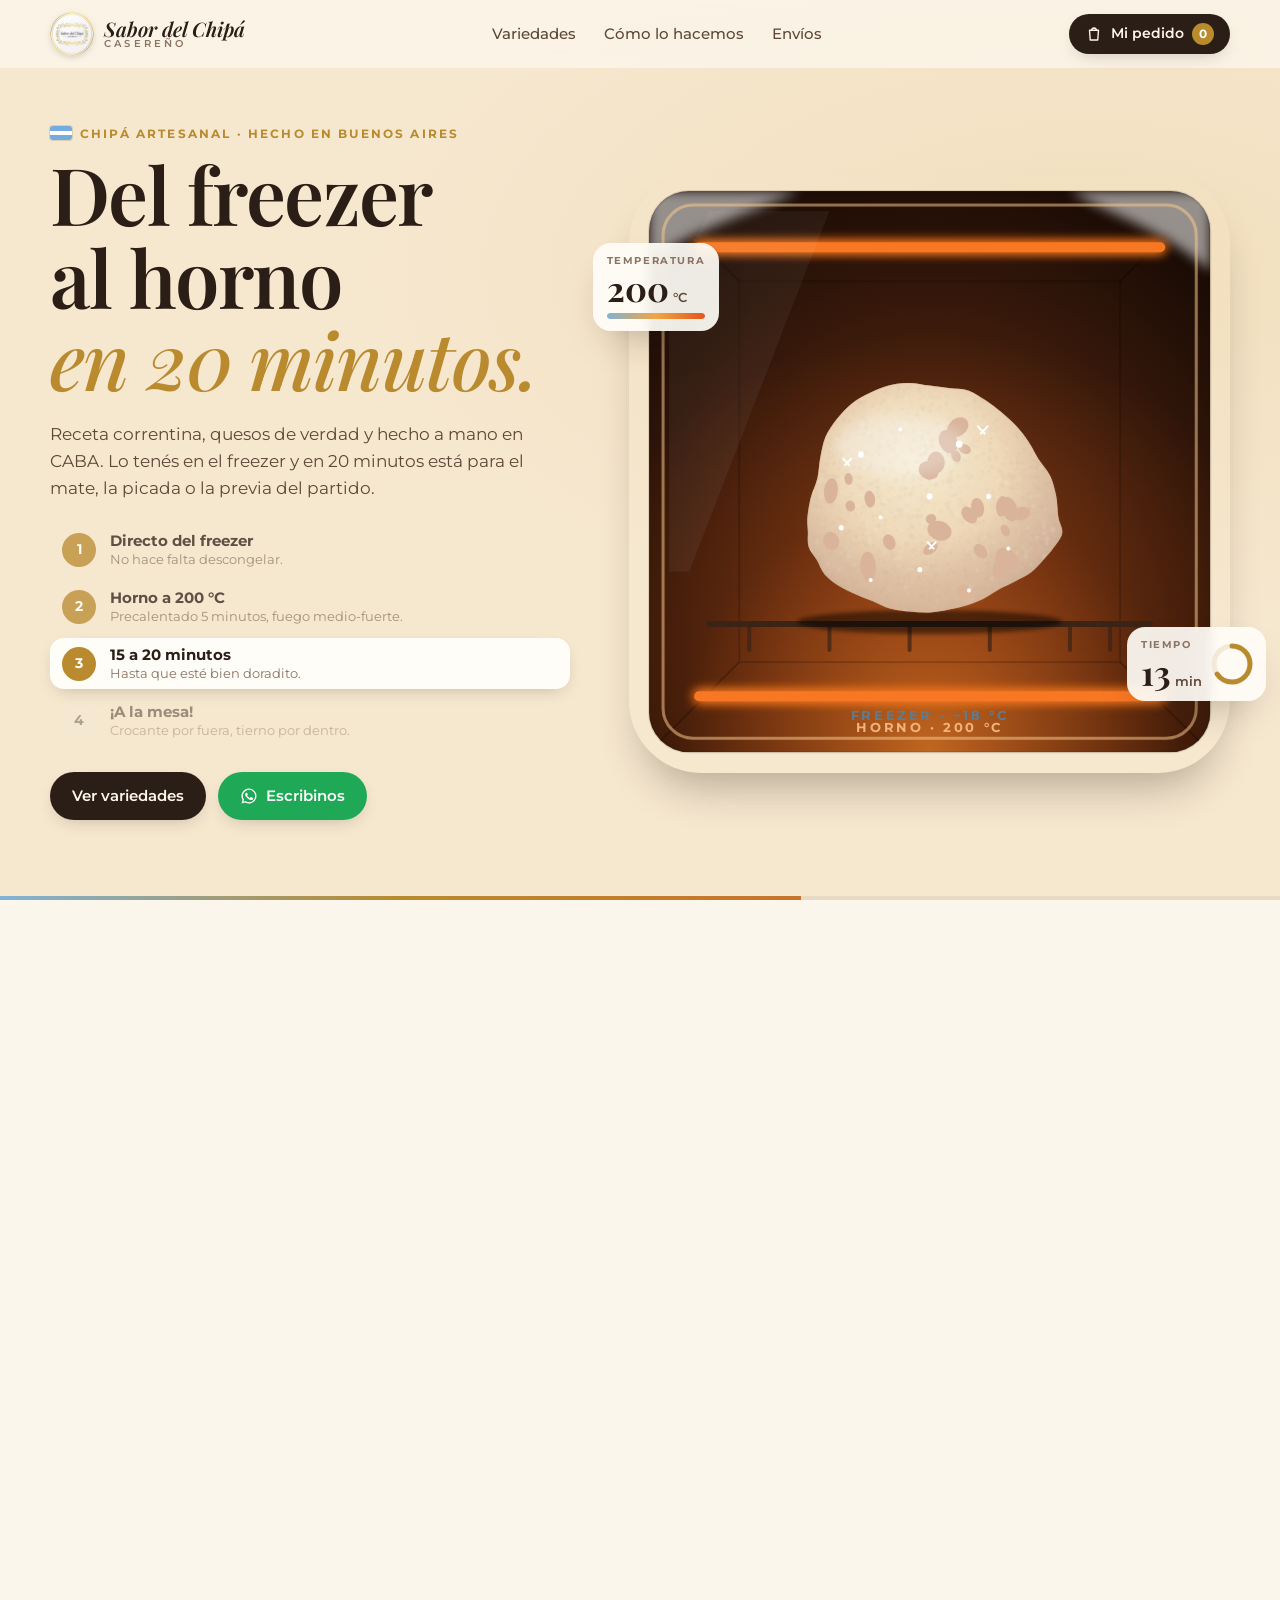
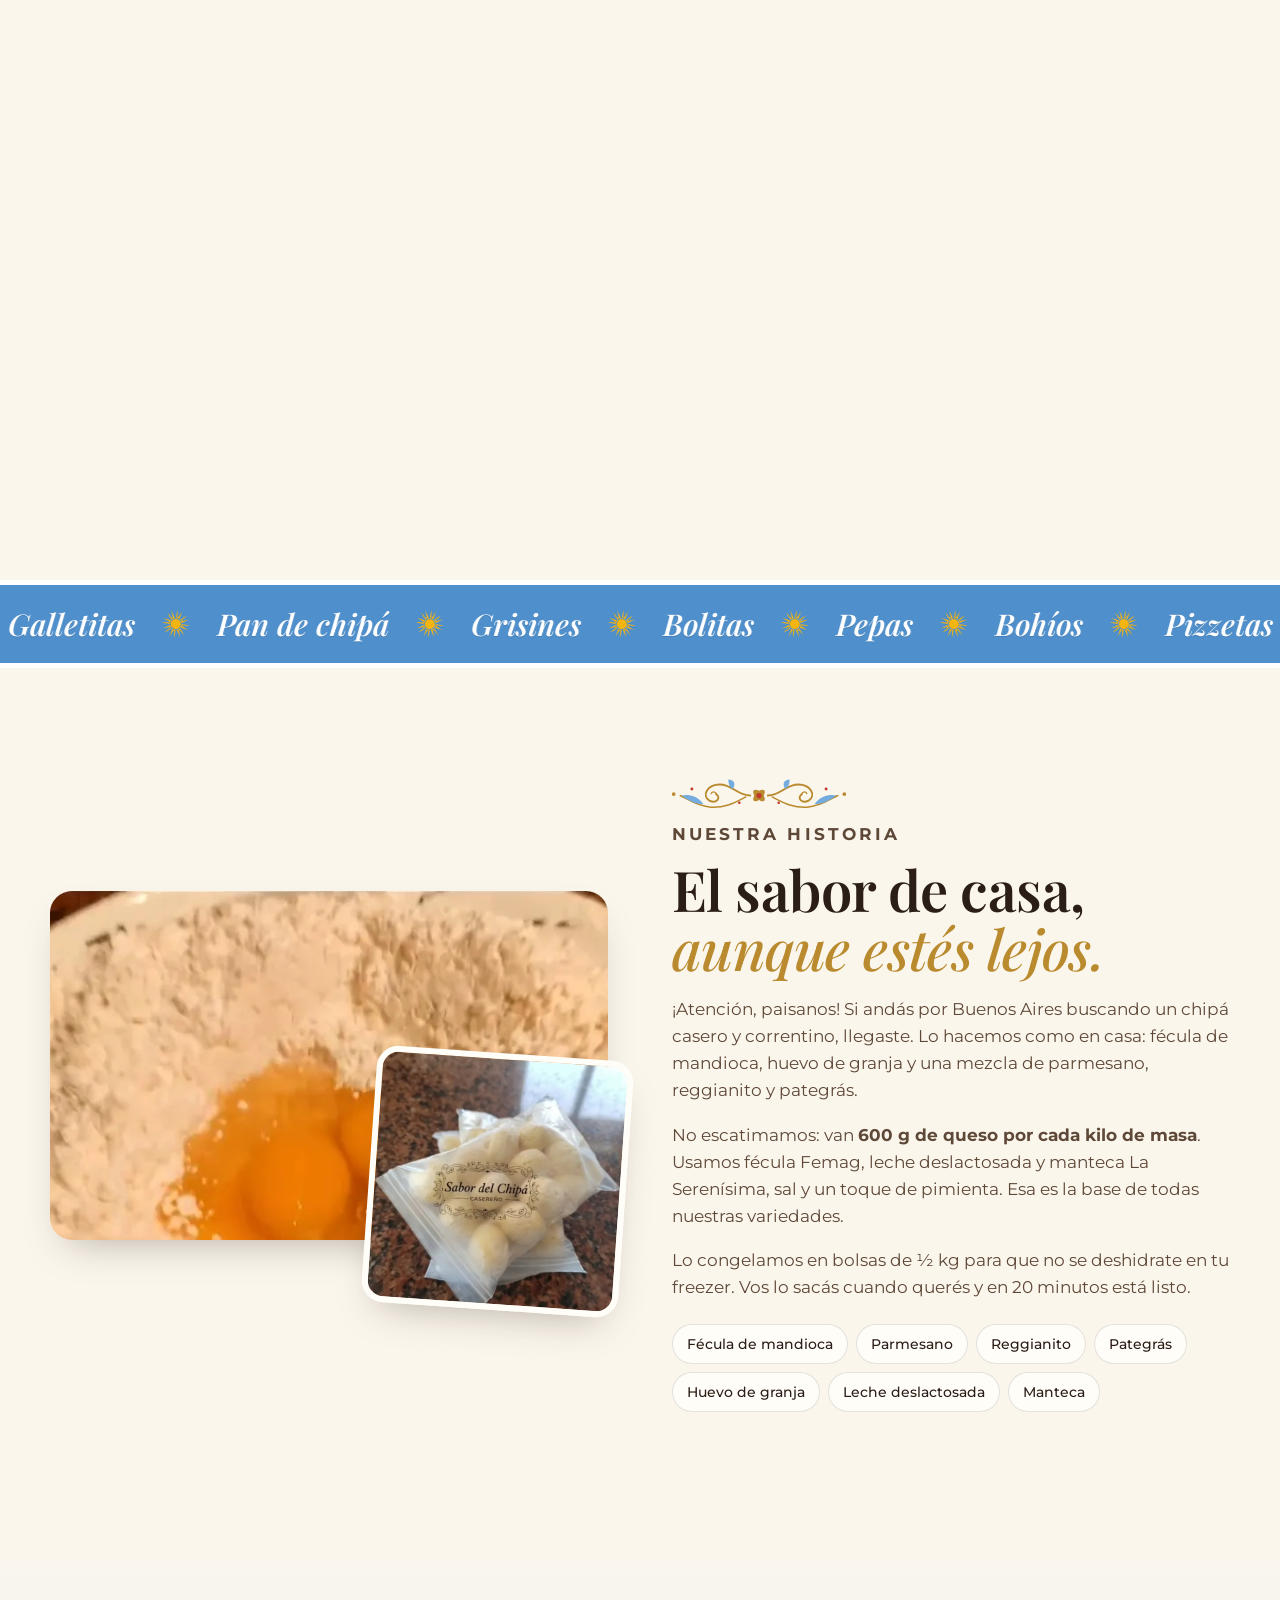
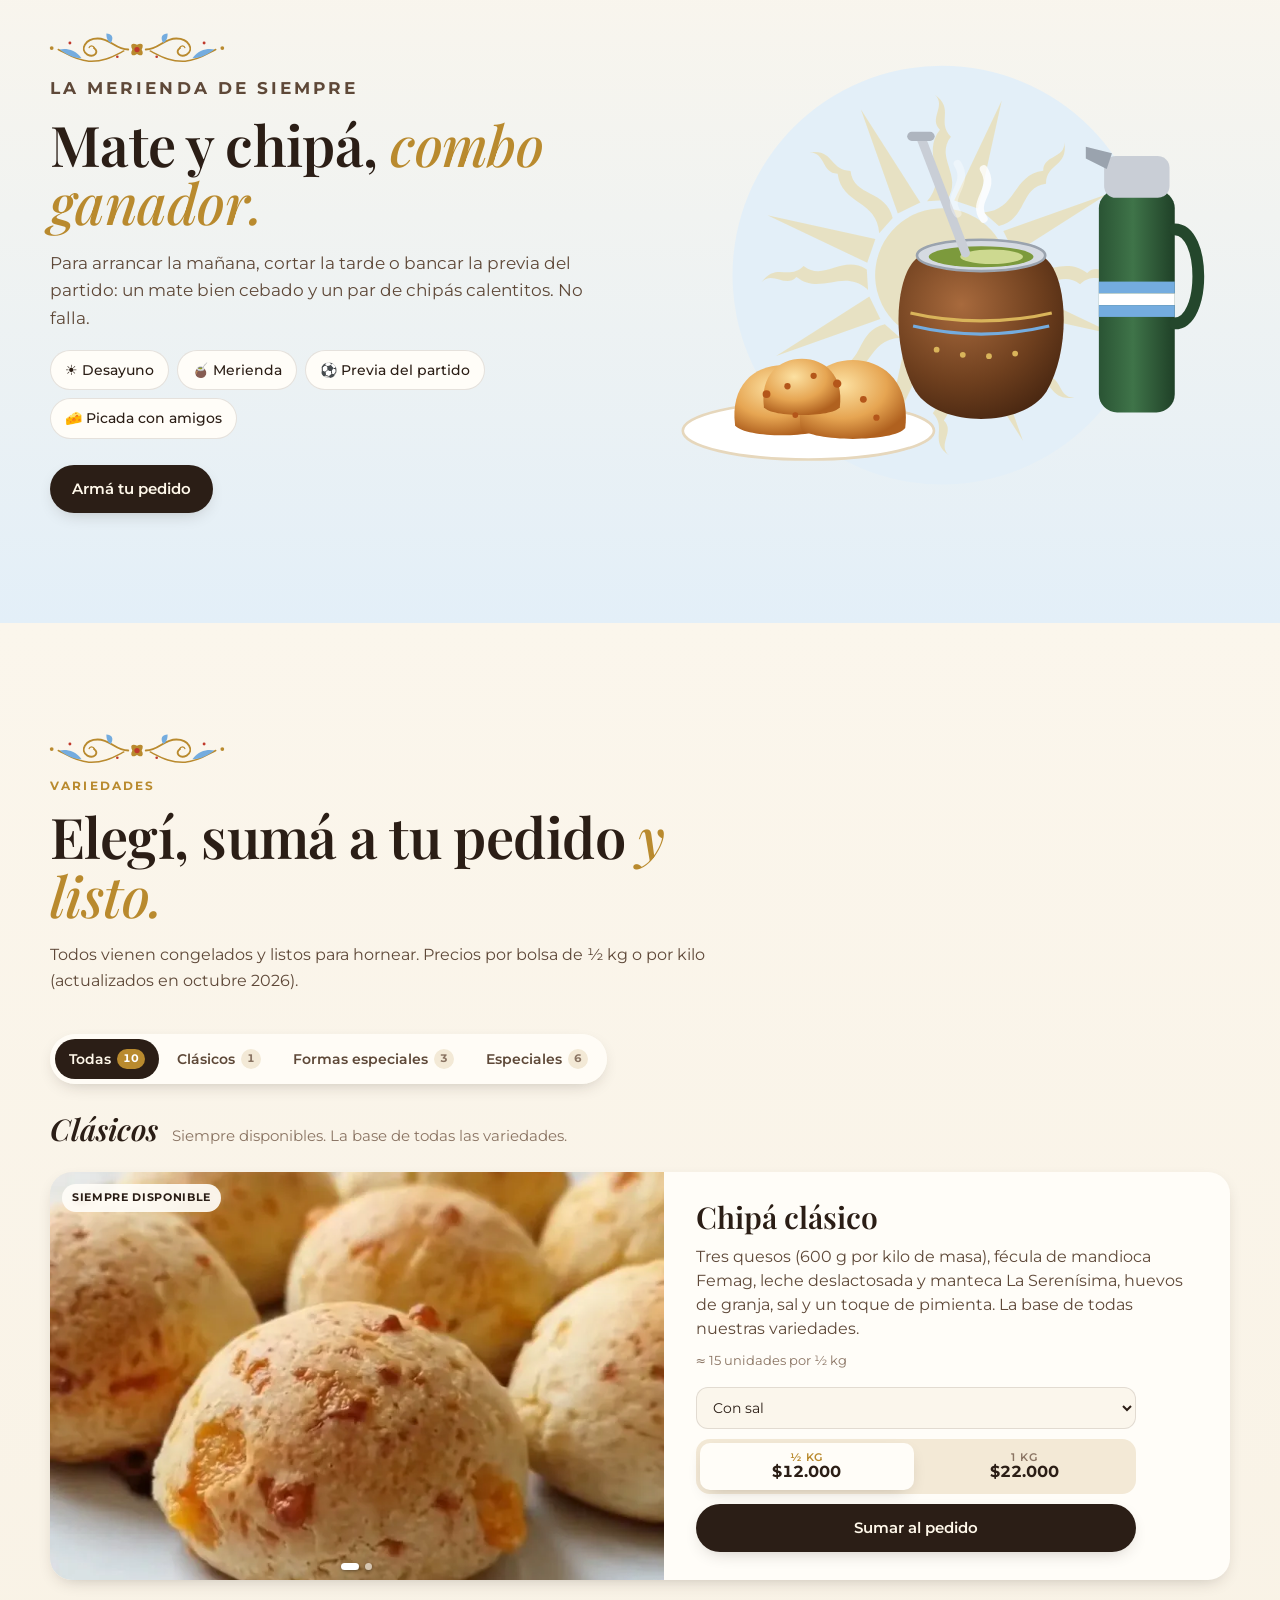
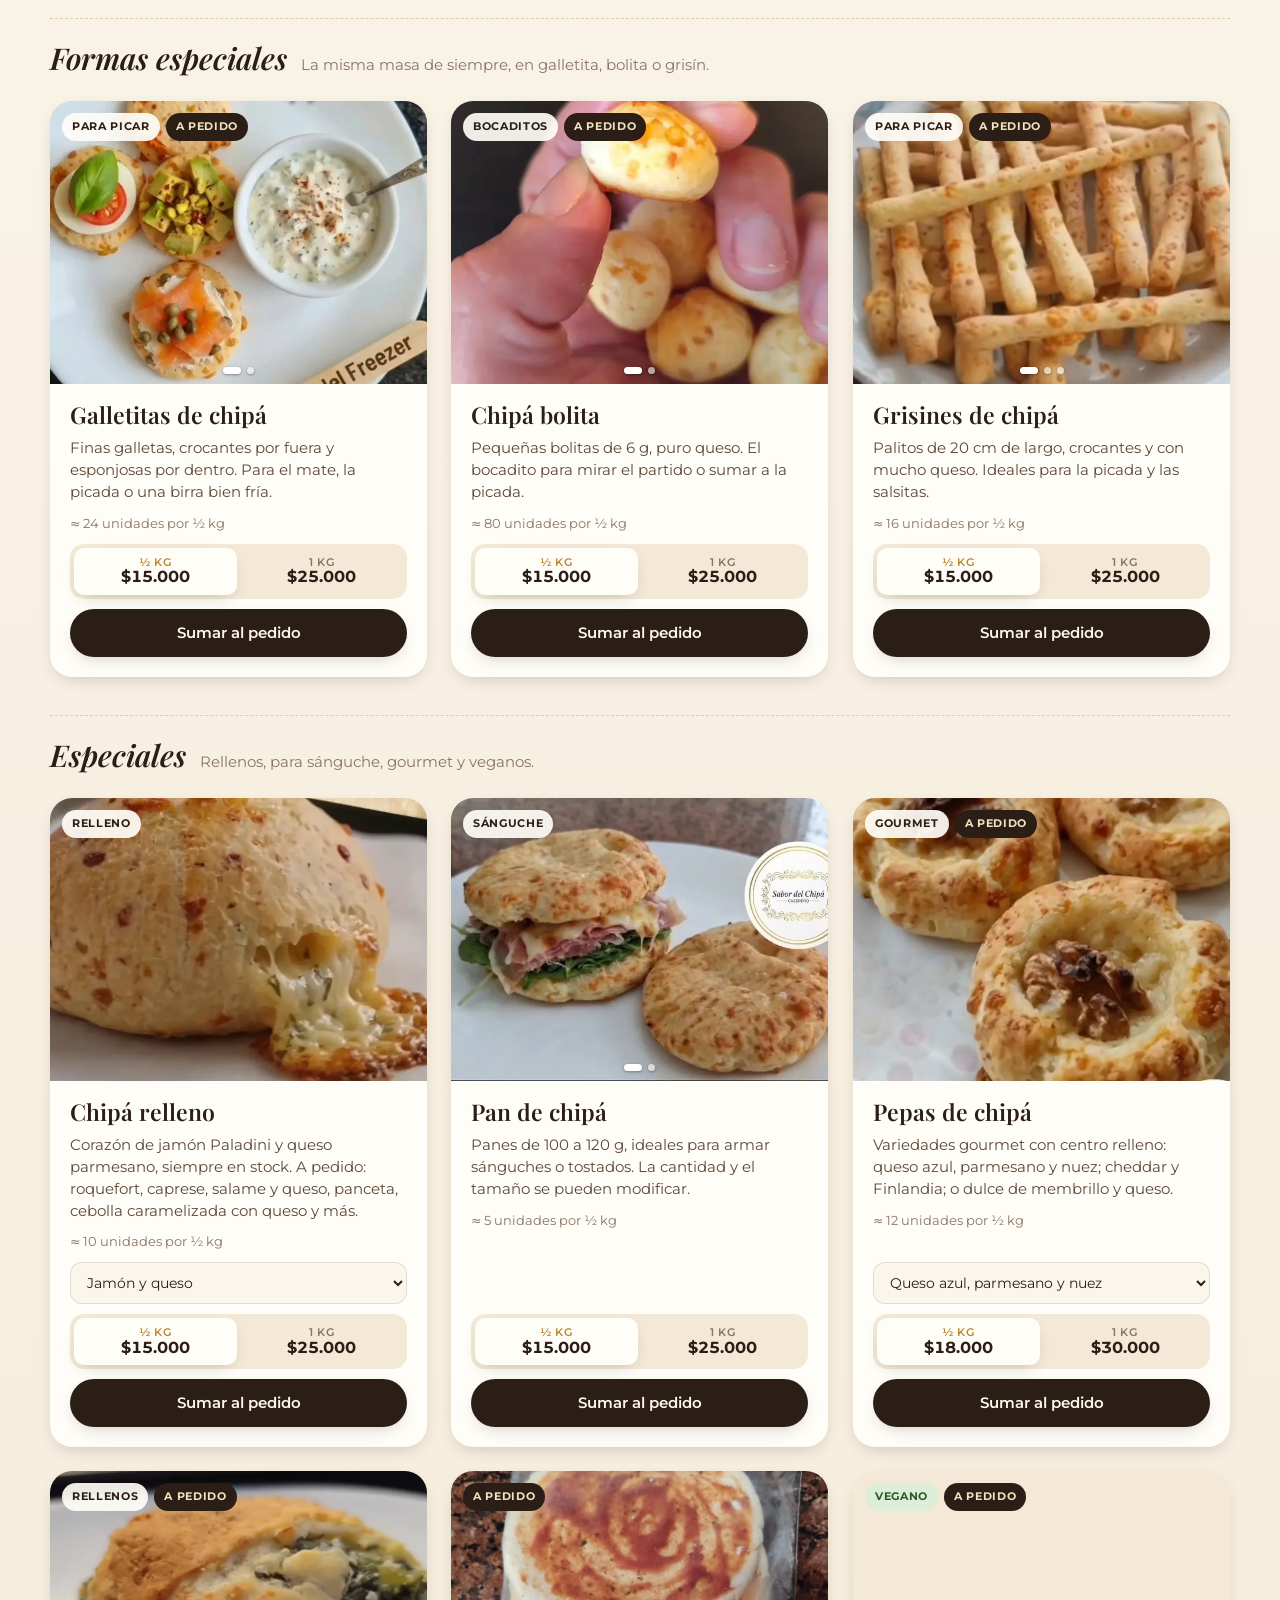
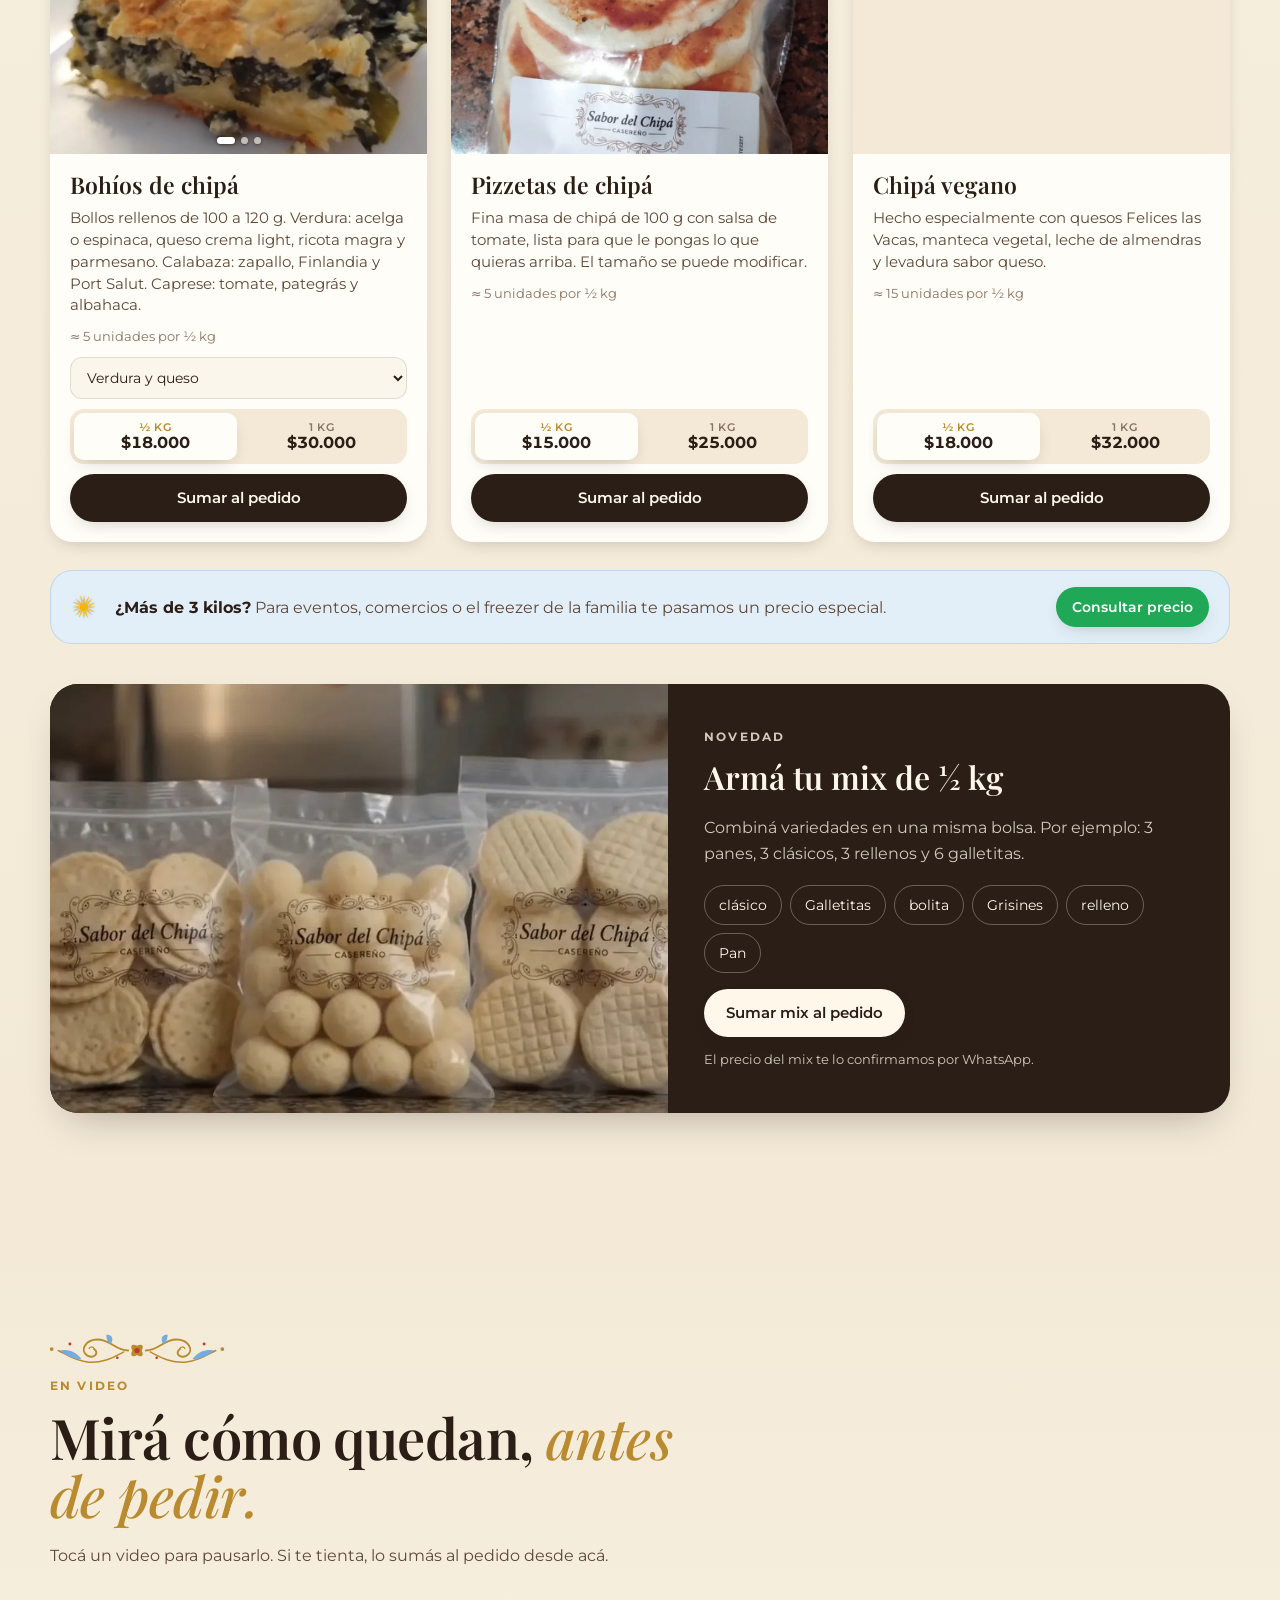
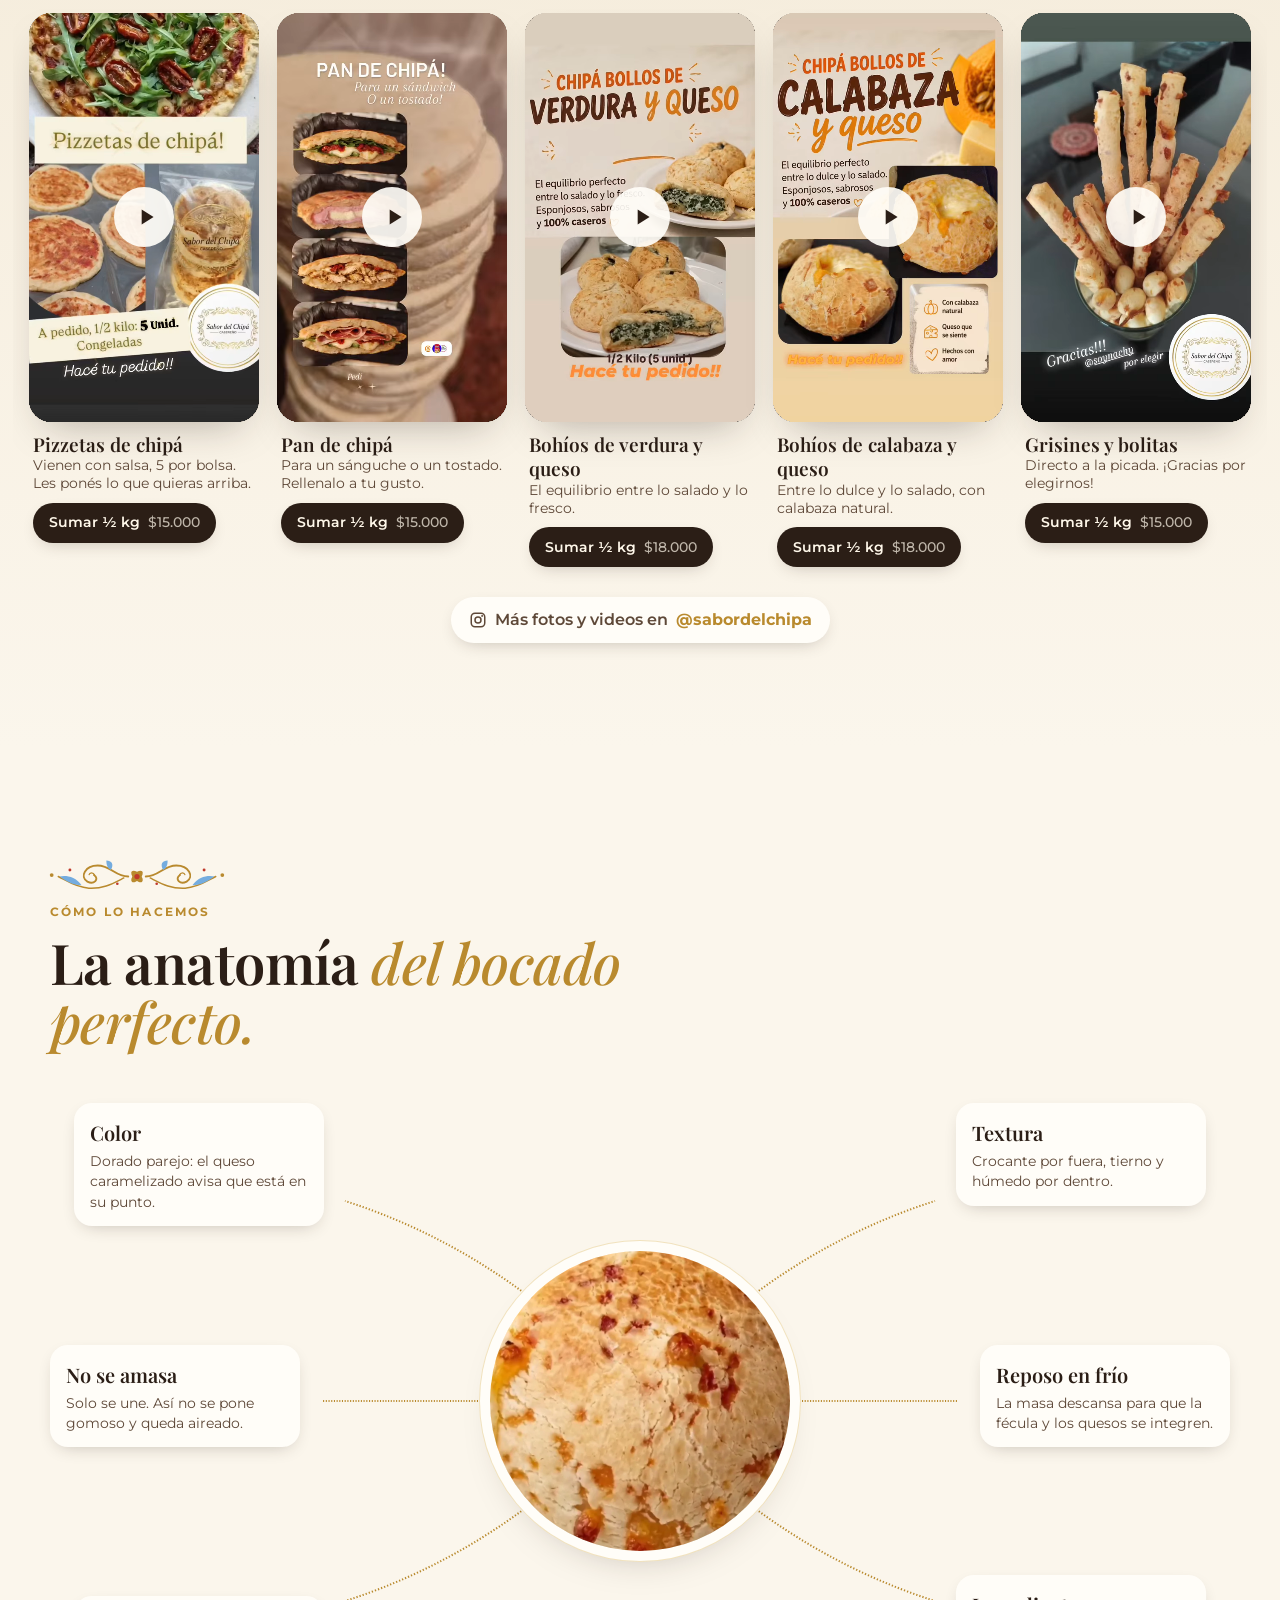
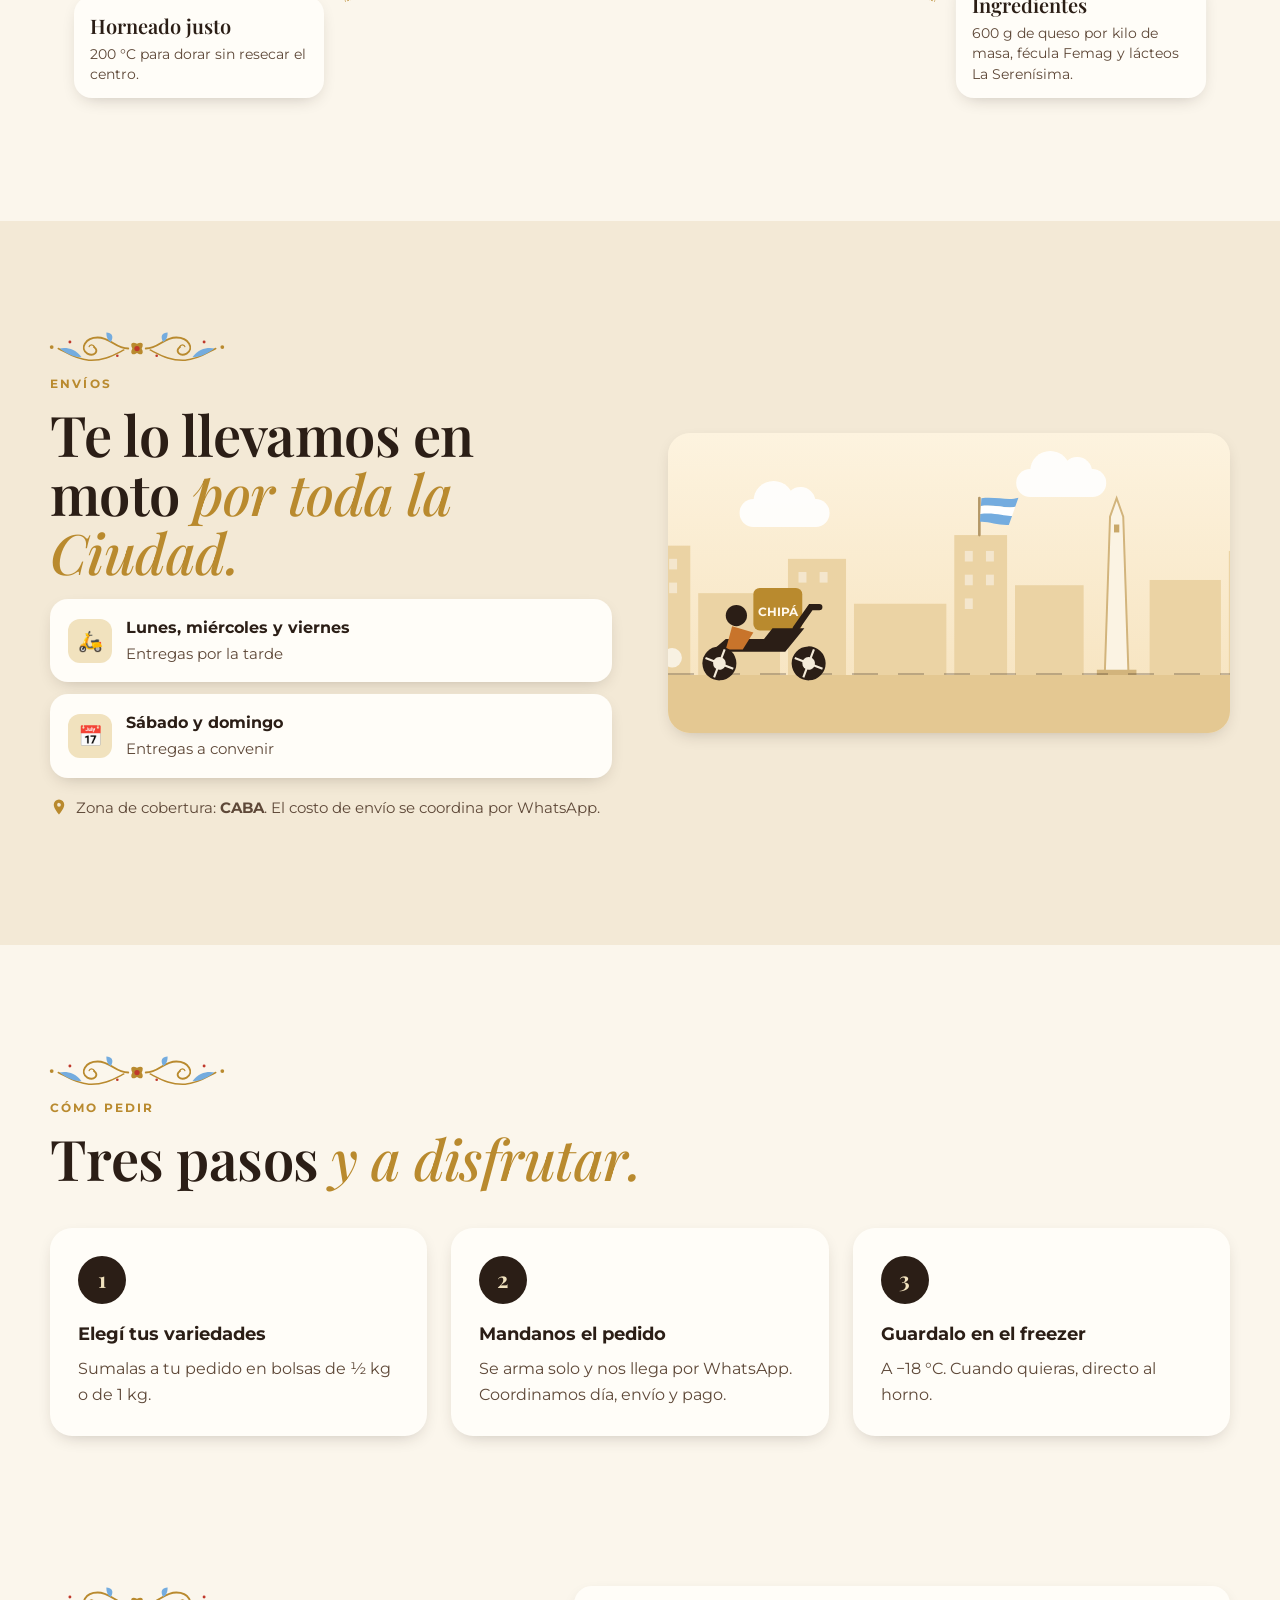
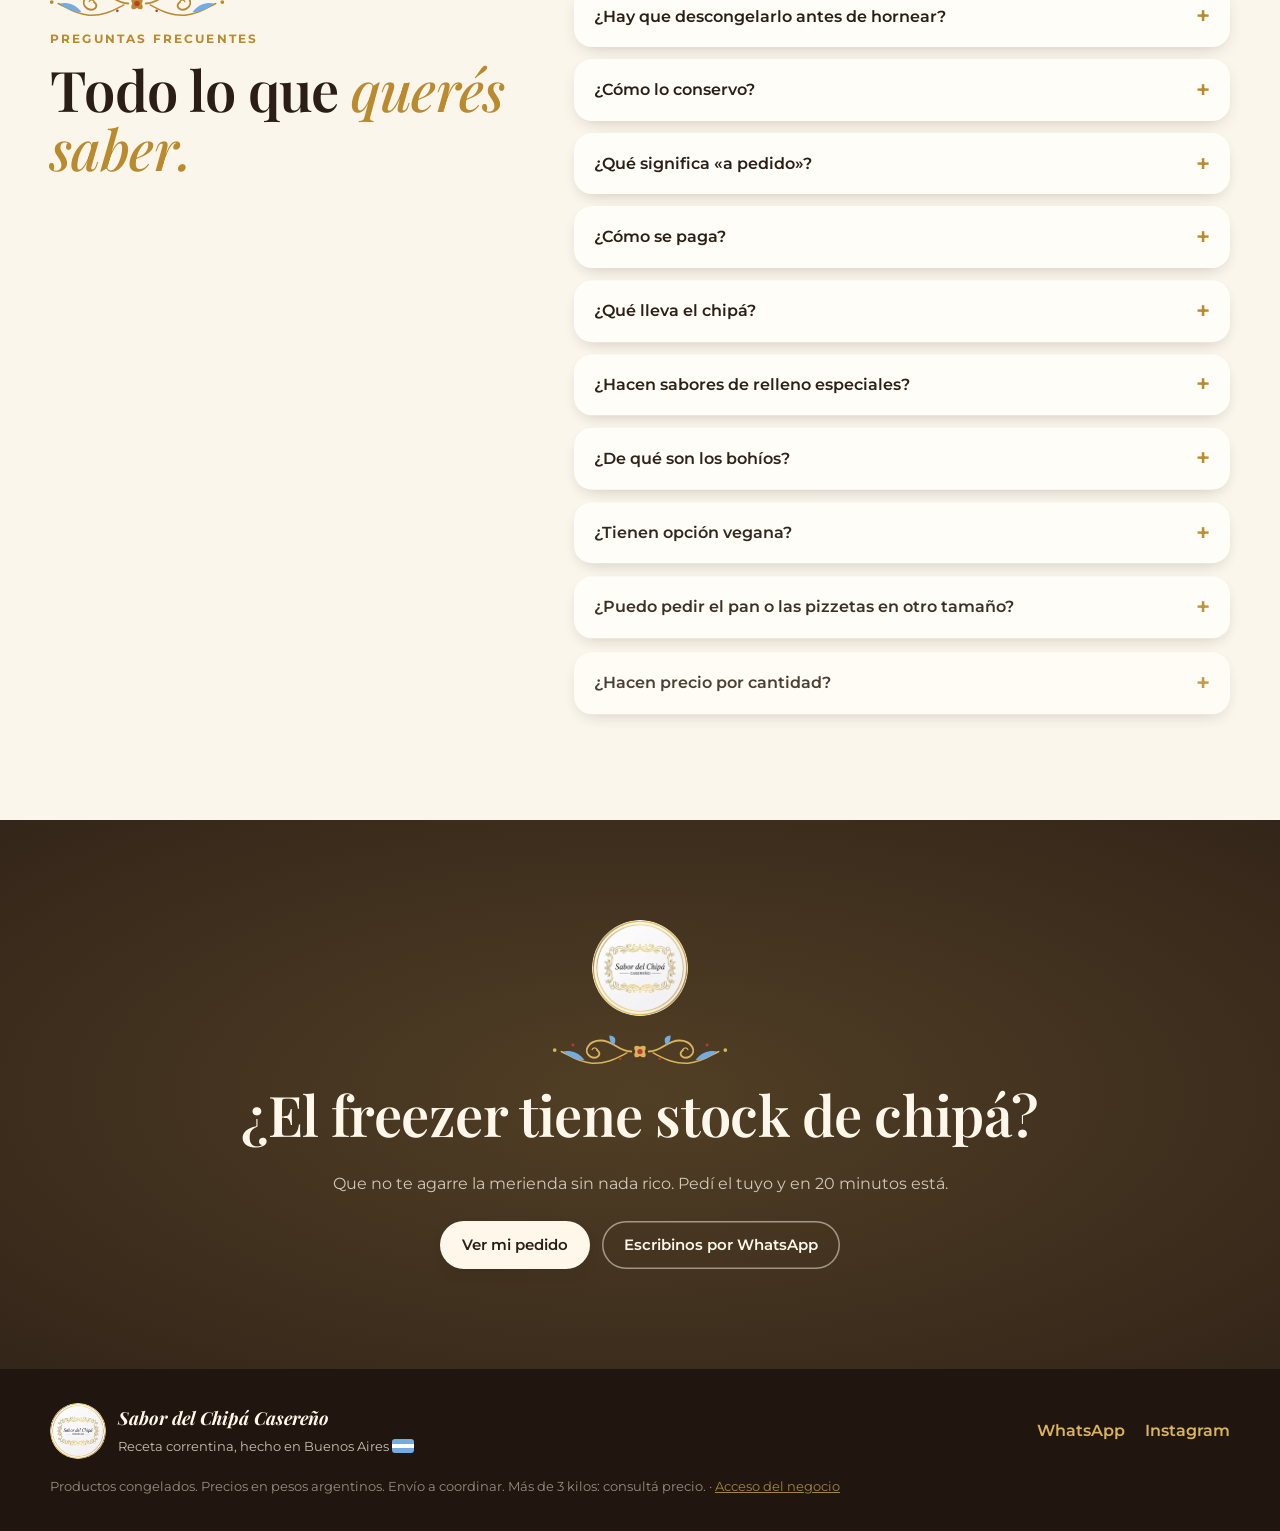
==== commit bdddbd40: "Pizzetas: foto, reel y fallback si una imagen no carga Co-authored-by: Cursor <cursoragent@cursor.co" ====
--- a/index.html
+++ b/index.html
@@ -403,6 +403,14 @@
         </header>
       </div>
       <div class="reels" id="reels">
+        <figure class="reel reveal" data-reel data-product="pizzetas">
+          <div class="reel-media" tabindex="0" role="button" aria-label="Pausar o reproducir el video">
+            <video muted loop playsinline preload="none" poster="video/pizzetas.webp" aria-label="Video: pizzetas de chipá, congeladas en bolsa de 5 unidades"><source src="video/pizzetas.mp4" type="video/mp4"><source src="video/pizzetas.webm" type="video/webm"></video>
+            <span class="reel-play" aria-hidden="true"><svg viewBox="0 0 24 24" width="26" height="26"><path d="M8 5v14l11-7z" fill="currentColor"/></svg></span>
+          </div>
+          <figcaption><b>Pizzetas de chipá</b><span>Vienen con salsa, 5 por bolsa. Les ponés lo que quieras arriba.</span></figcaption>
+          <button class="btn btn-primary btn-sm reel-add" type="button" data-reel-add hidden>Sumar ½ kg</button>
+        </figure>
         <figure class="reel reveal" data-reel data-product="pan">
           <div class="reel-media" tabindex="0" role="button" aria-label="Pausar o reproducir el video">
             <video muted loop playsinline preload="none" poster="video/pan-de-chipa.webp" aria-label="Video: panes de chipá rellenos como sánguche"><source src="video/pan-de-chipa.mp4" type="video/mp4"><source src="video/pan-de-chipa.webm" type="video/webm"></video>
--- a/css/styles.css
+++ b/css/styles.css
@@ -329,13 +329,13 @@
 /* ============ Videos ============ */
 .reels-sec { padding: 110px 0 90px; background: linear-gradient(var(--cream-2), var(--cream)); overflow: hidden; }
 .reels {
-  --gut: max(16px, calc((100vw - var(--wrap)) / 2));
-  display: grid; grid-auto-flow: column; grid-auto-columns: min(68vw, 260px); gap: 18px; justify-content: start;
+  --gut: 16px;
+  display: grid; grid-auto-flow: column; grid-auto-columns: min(68vw, 230px); gap: 18px;
+  width: max-content; max-width: 100%; margin-inline: auto; /* centrado si entran todos; si no, se desliza */
   overflow-x: auto; scroll-snap-type: x mandatory; scrollbar-width: none;
   padding: 4px var(--gut) 18px; scroll-padding-inline: var(--gut);
 }
 .reels::-webkit-scrollbar { display: none; }
-@media (min-width: 1160px) { .reels { justify-content: center; } }
 .reel { margin: 0; scroll-snap-align: start; display: flex; flex-direction: column; gap: 10px; }
 .reel-media { position: relative; aspect-ratio: 9 / 16; border-radius: 22px; overflow: hidden; background: var(--ink); box-shadow: var(--shadow); cursor: pointer; }
 .reel-media video { width: 100%; height: 100%; object-fit: cover; display: block; }
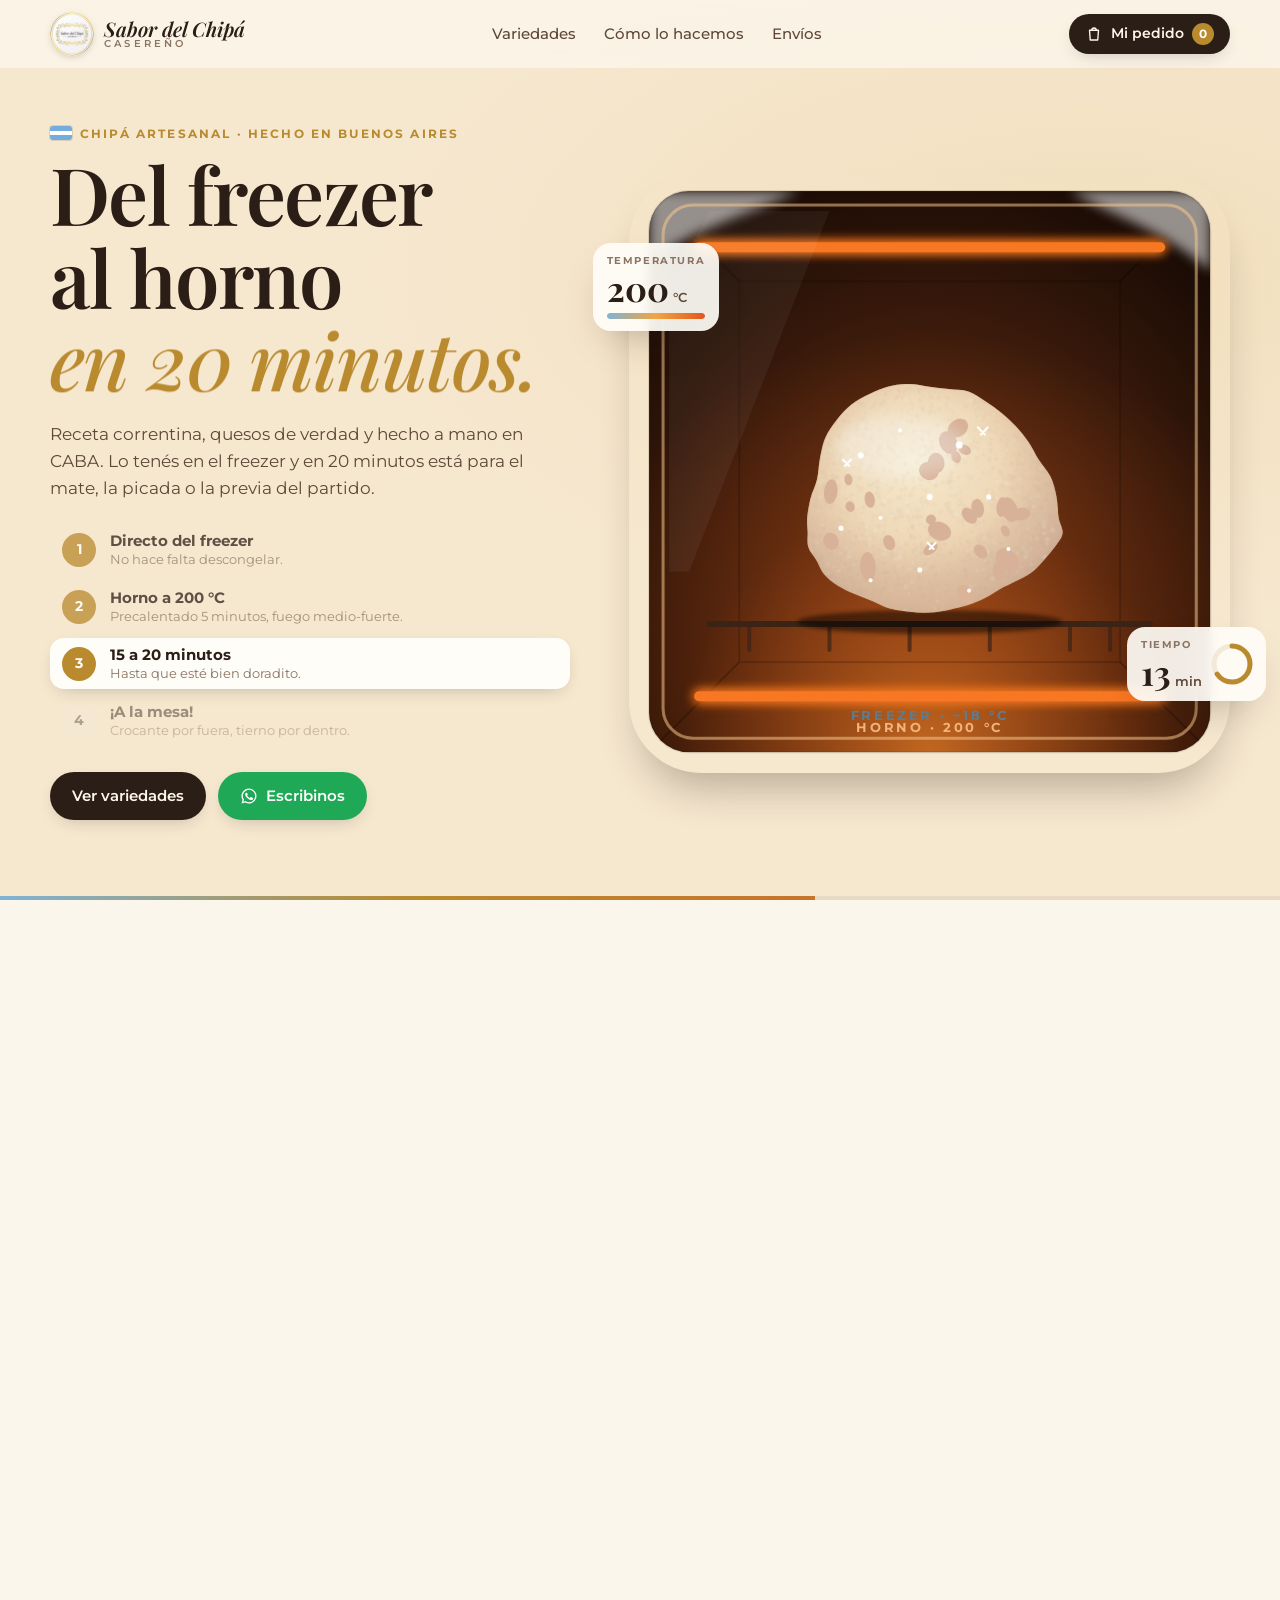
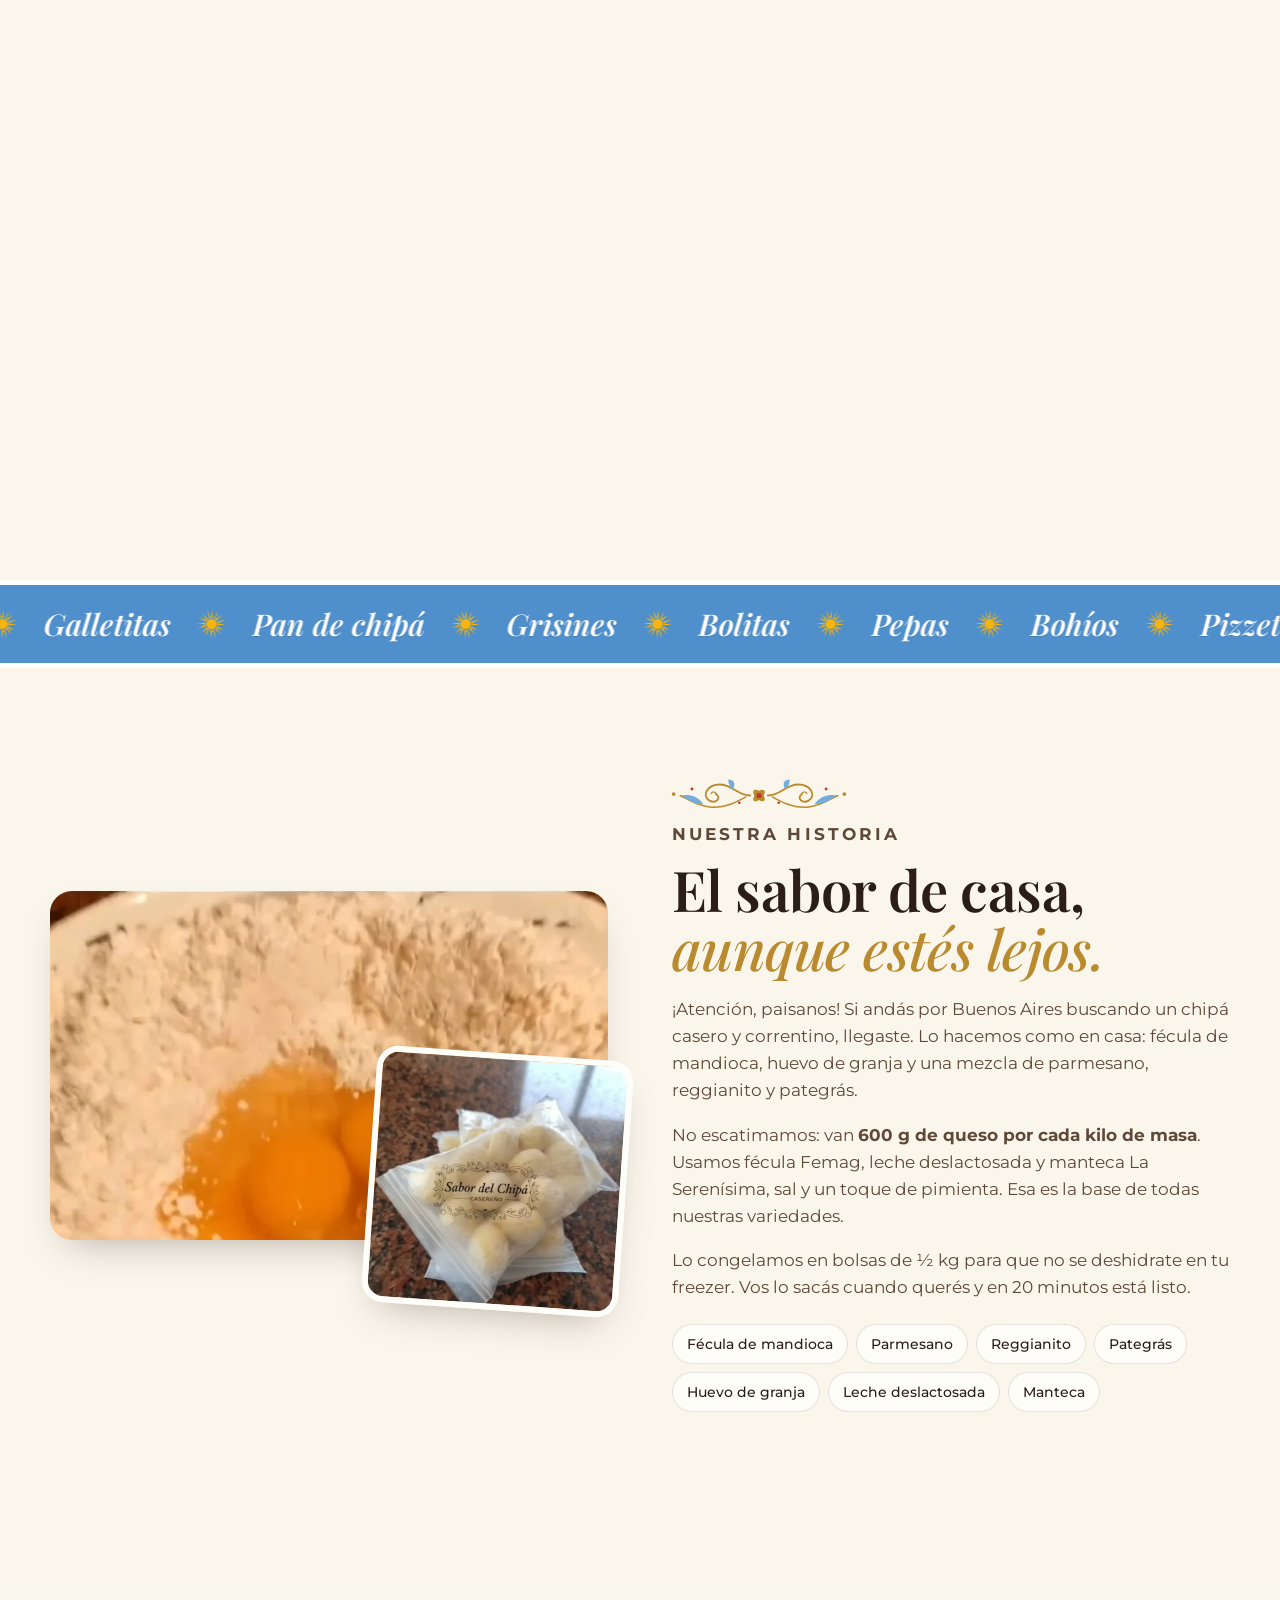
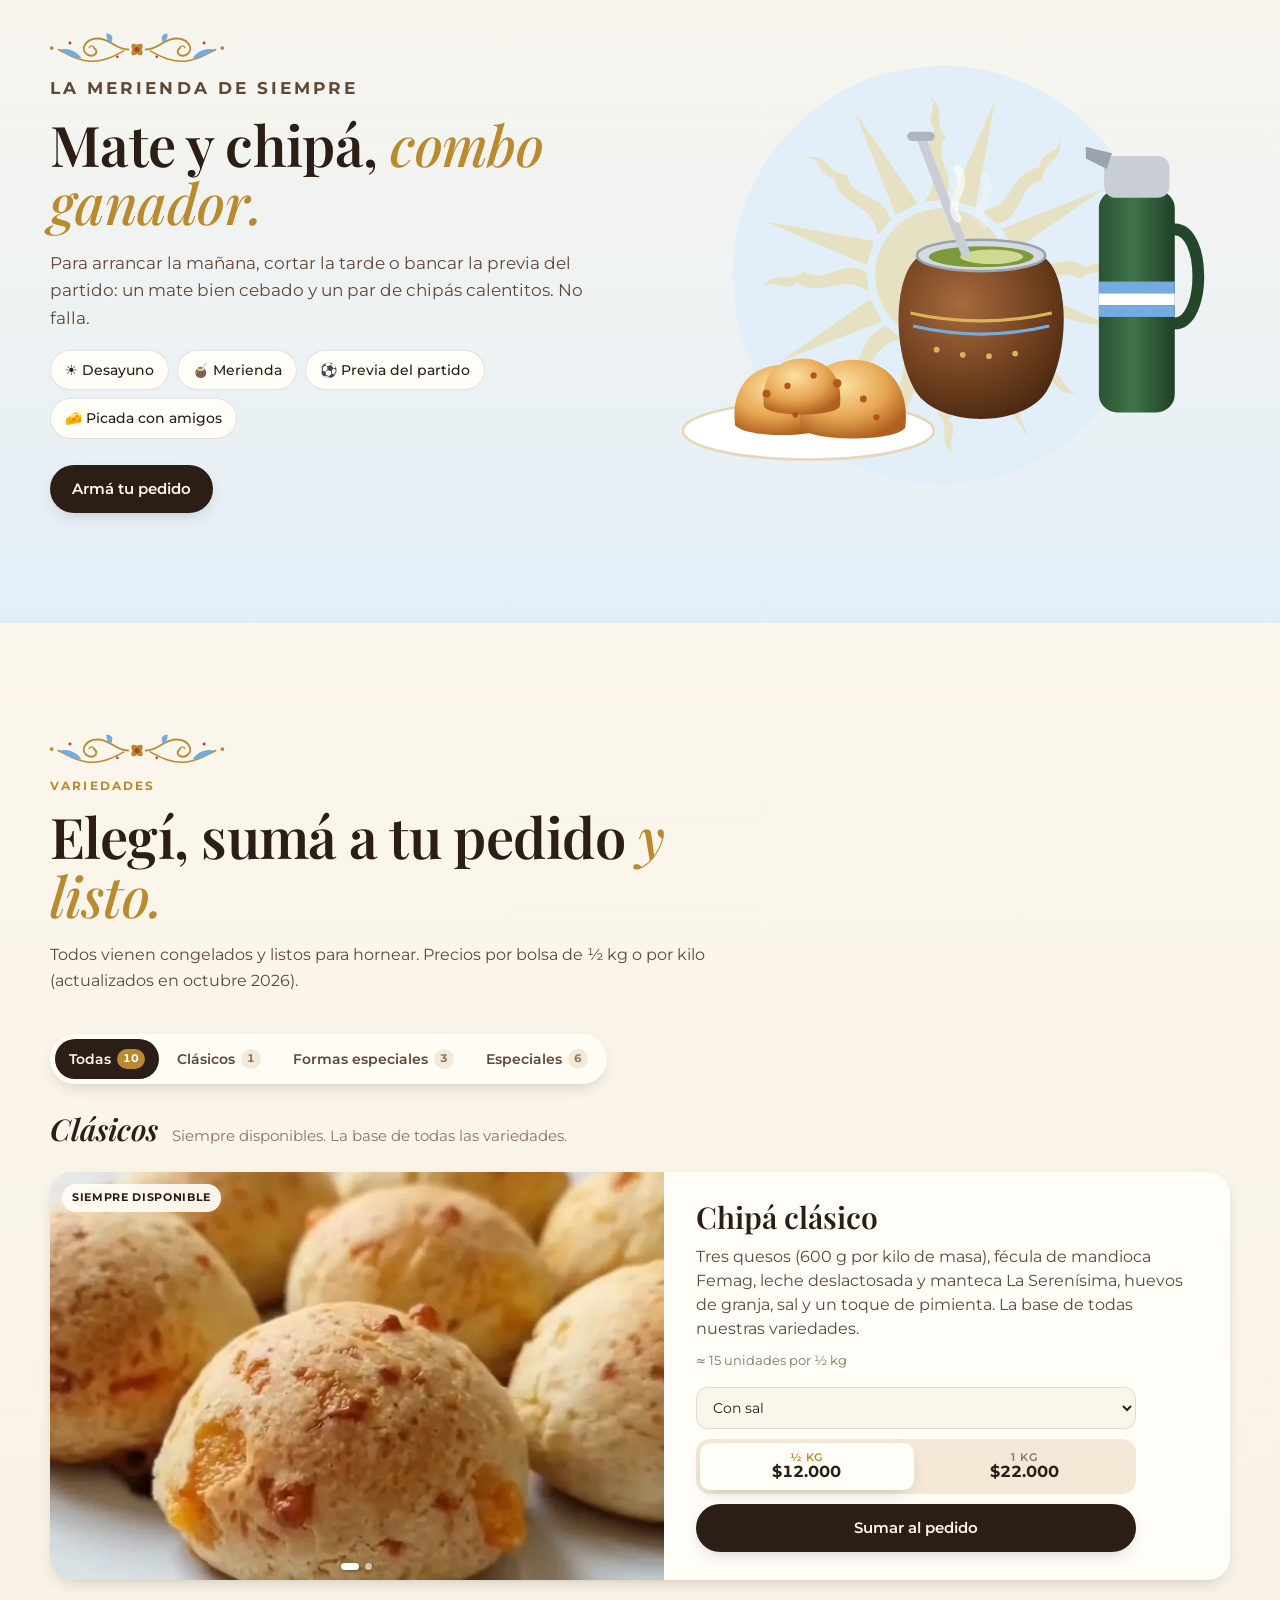
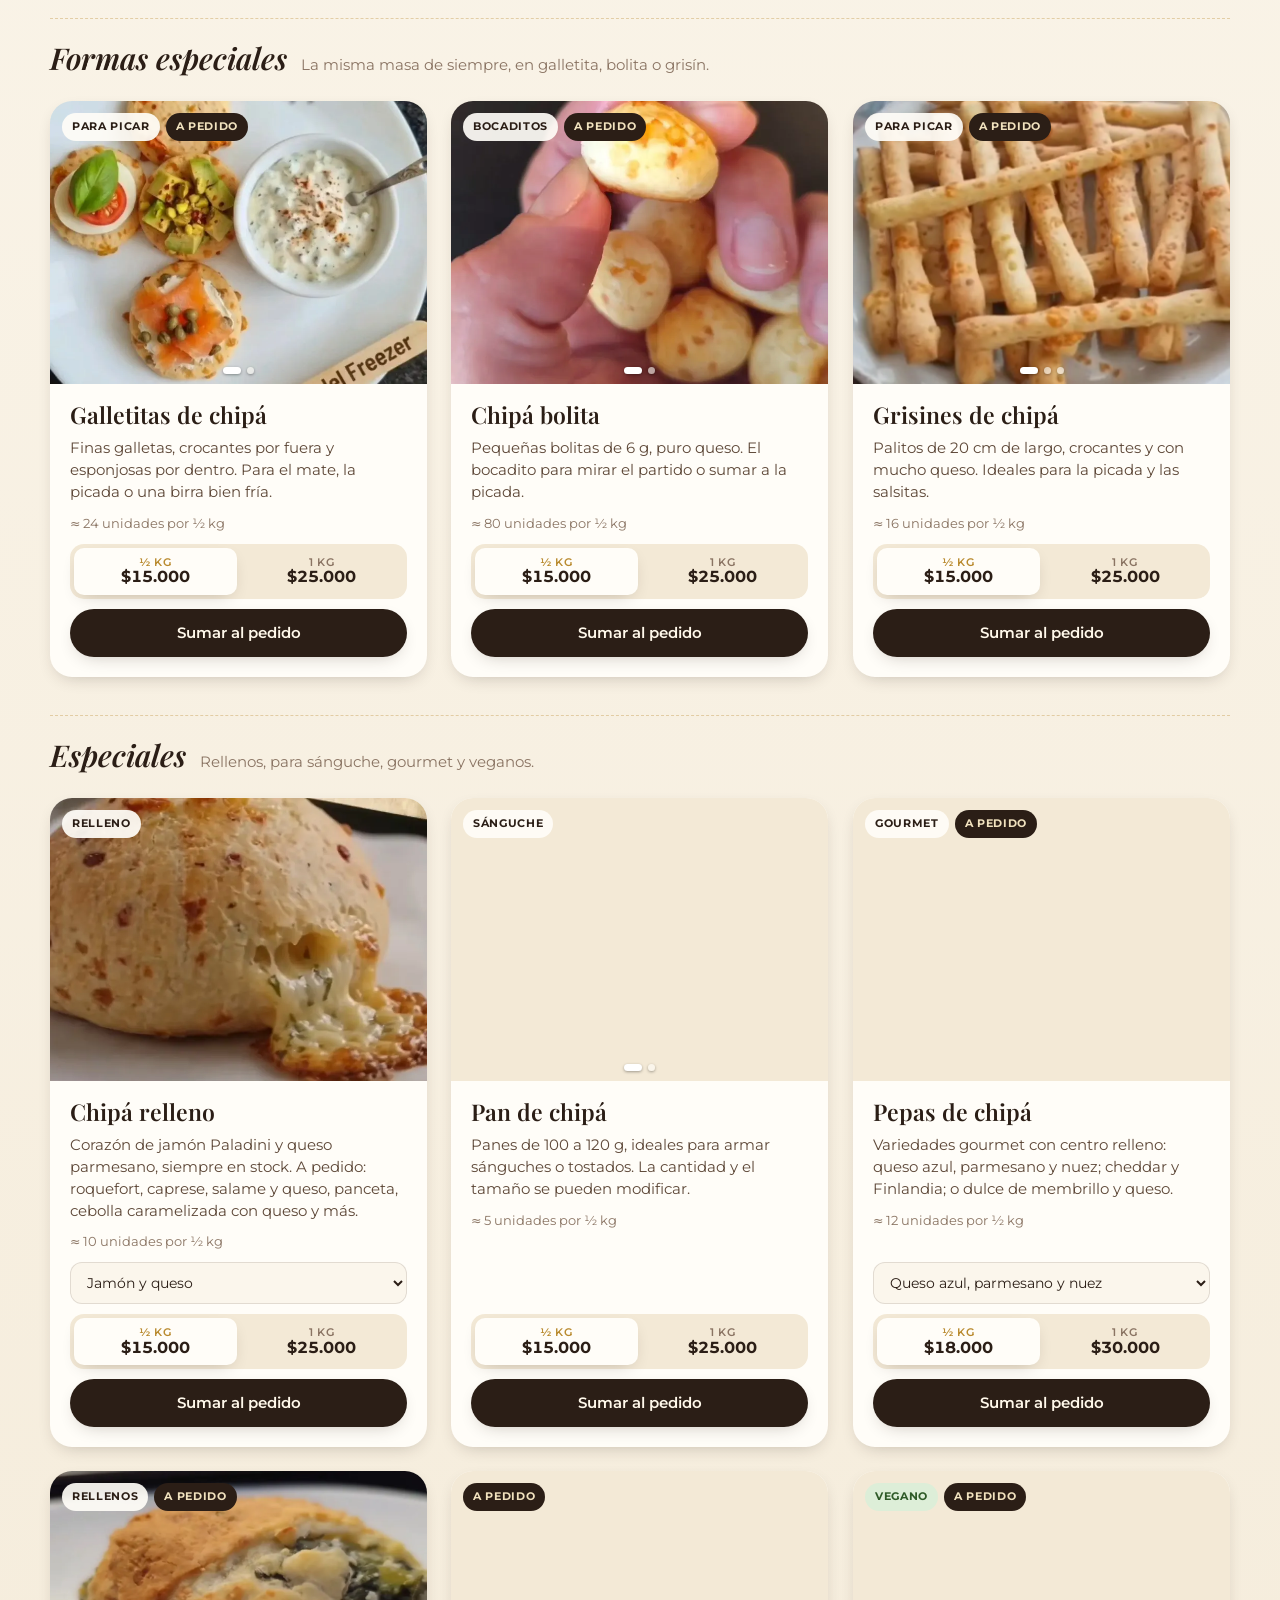
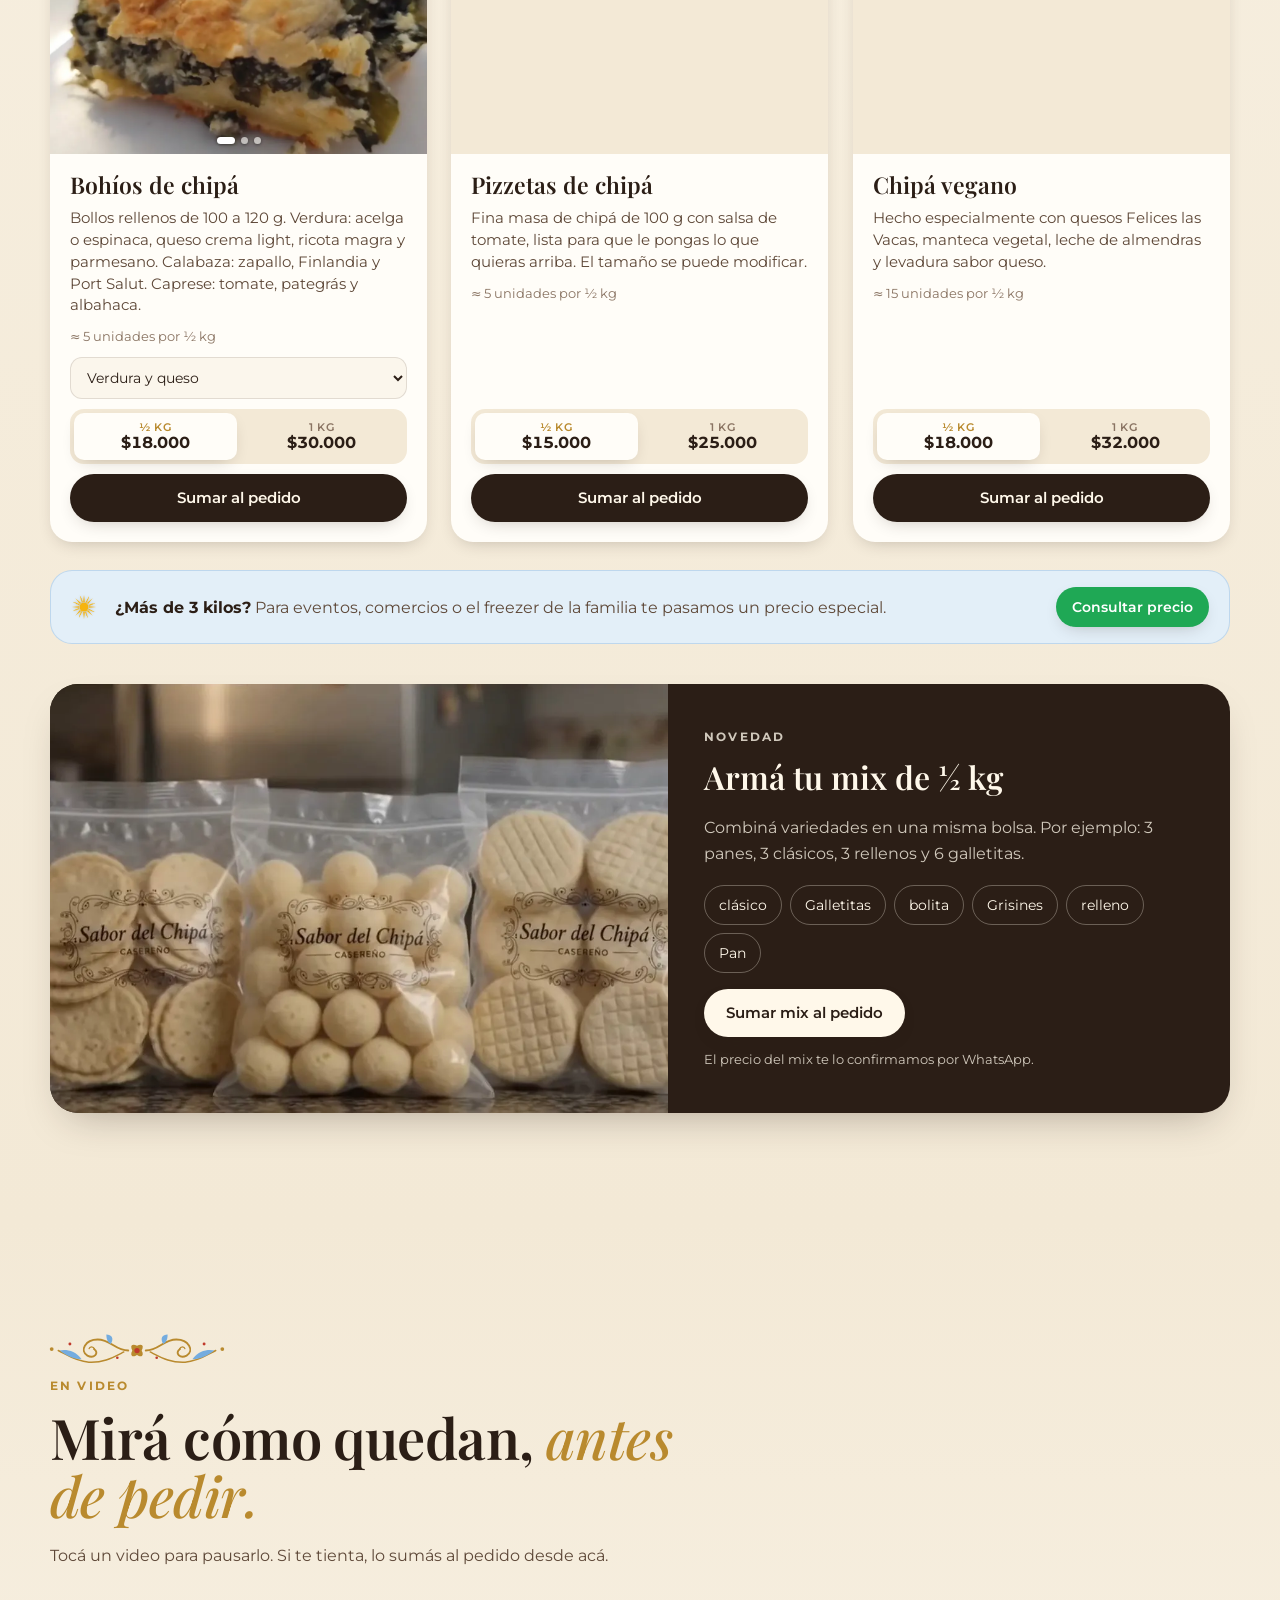
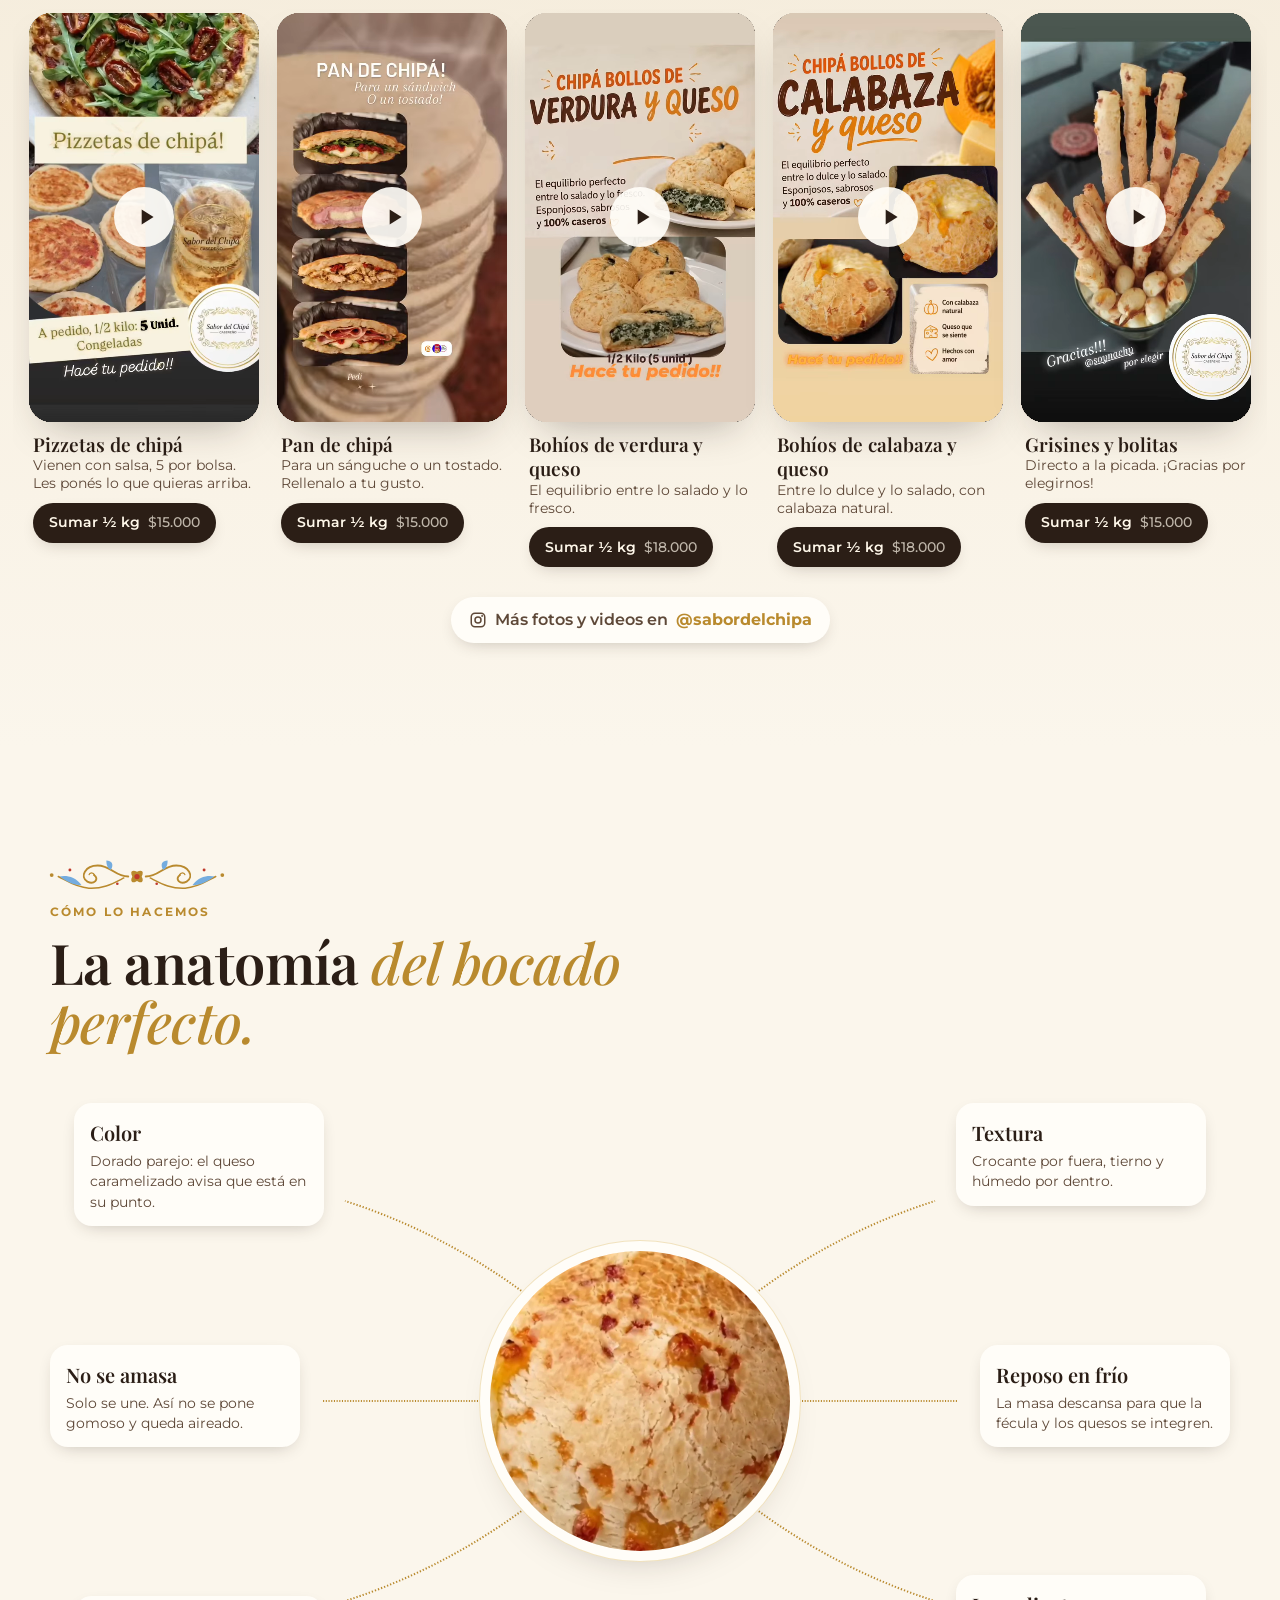
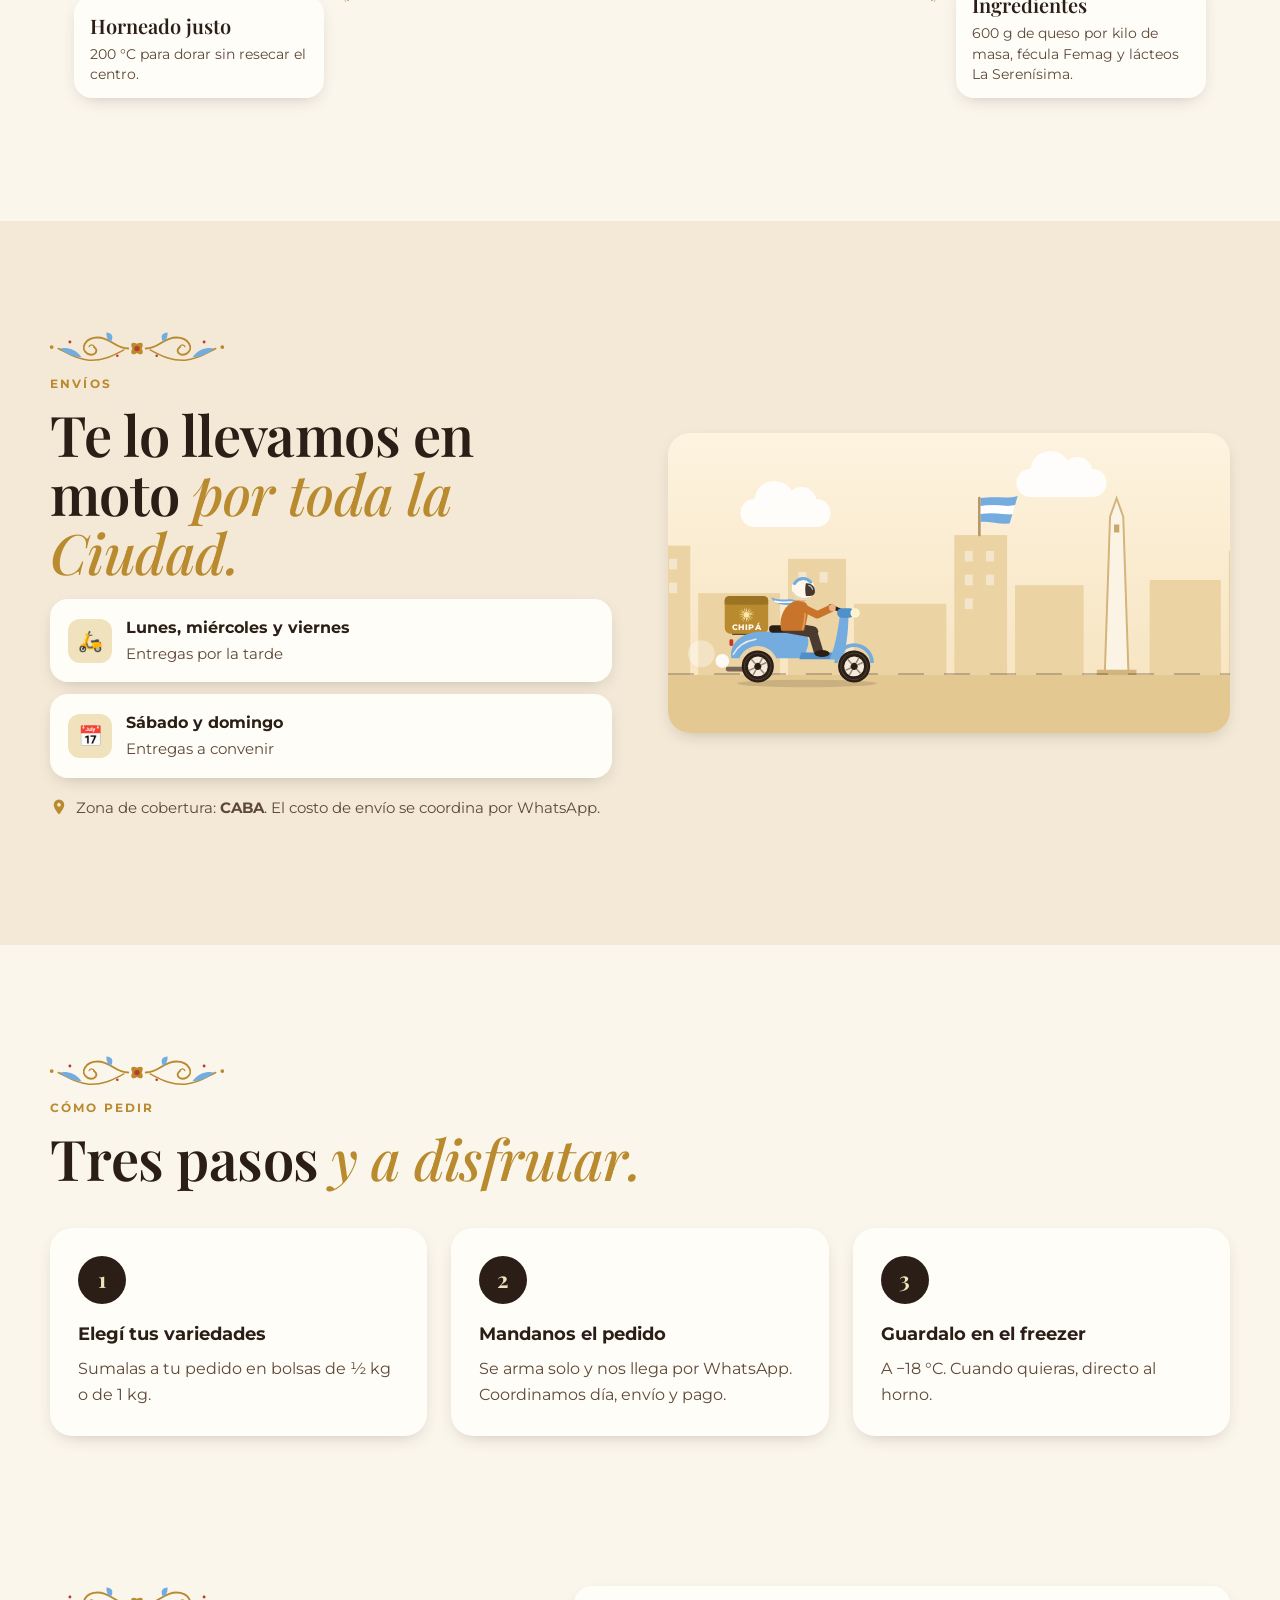
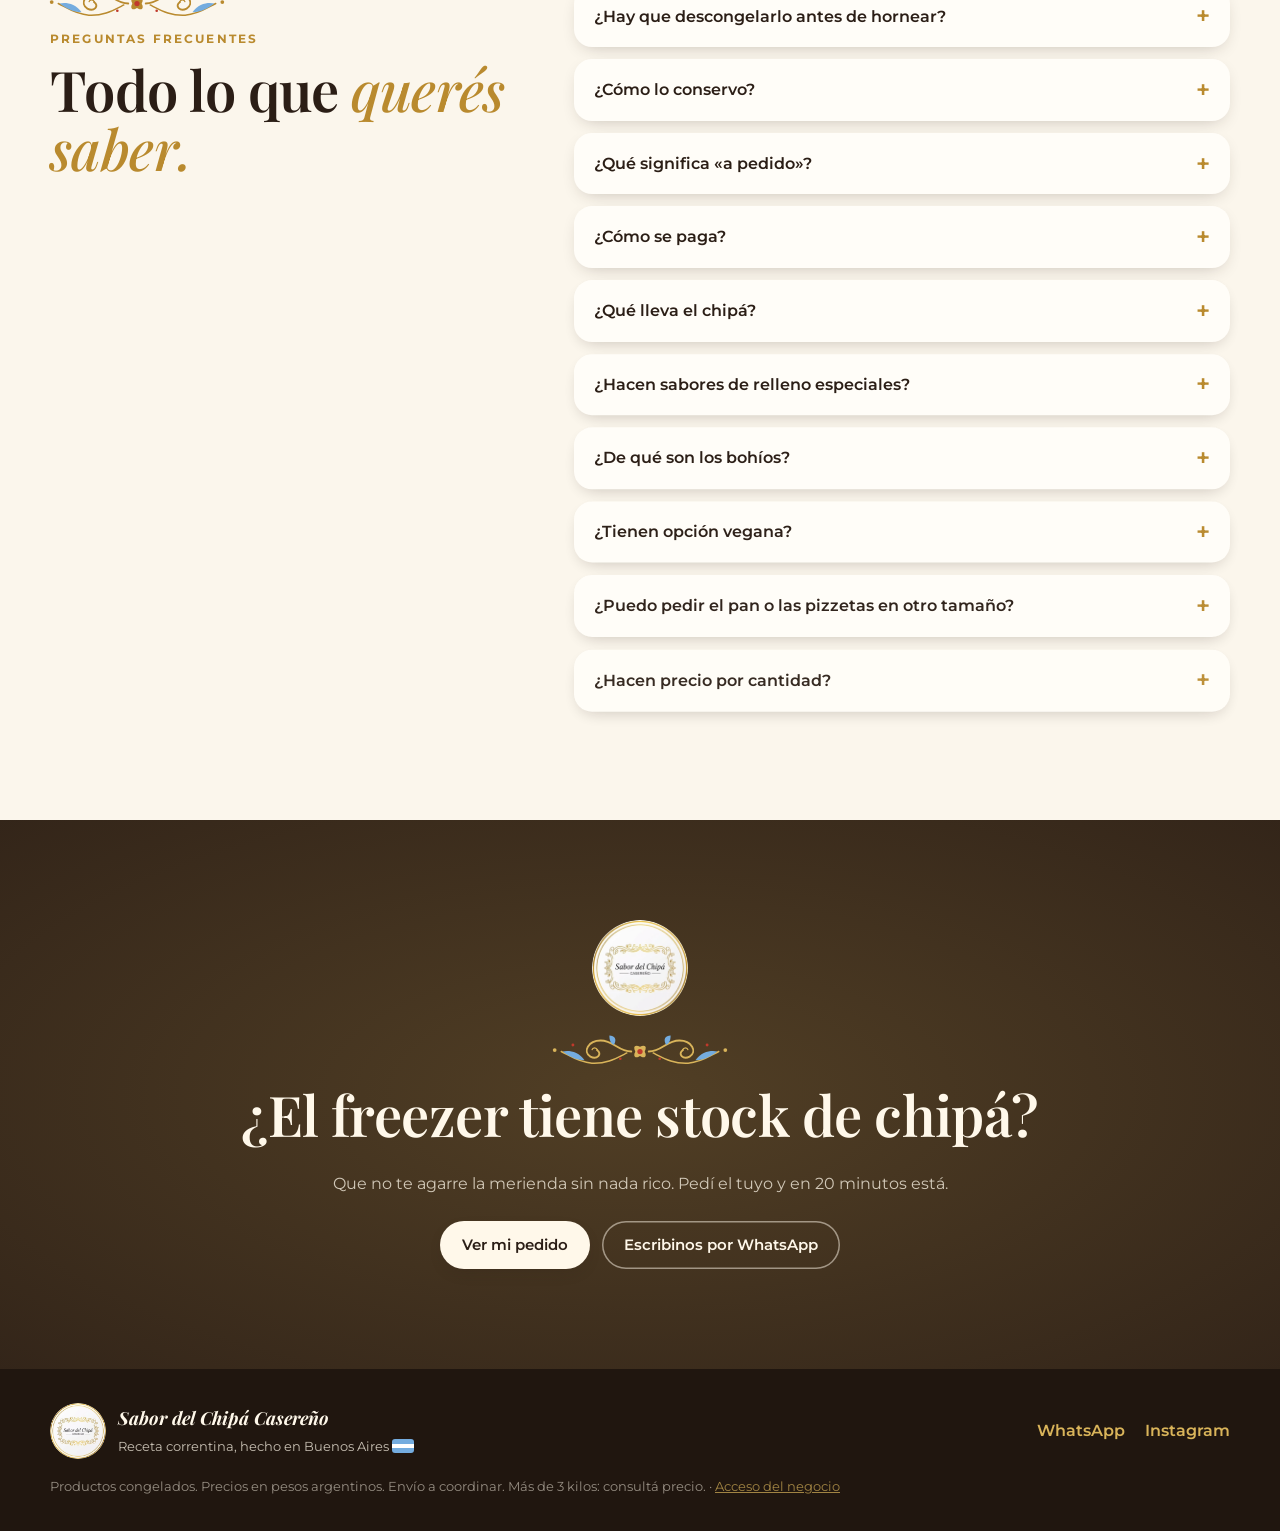
==== commit 5621f8b2: "Escribinos sigue al mouse 4s y la moto de envios queda tipo Vespa Co-authored-by: Cursor <cursoragen" ====
--- a/index.html
+++ b/index.html
@@ -115,7 +115,7 @@
 
           <div class="hero-cta" data-intro>
             <a class="btn btn-primary" href="#variedades">Ver variedades</a>
-            <a class="btn btn-wa" data-wa-link href="#" target="_blank" rel="noopener">
+            <a class="btn btn-wa" data-wa-link data-magnet href="#" target="_blank" rel="noopener">
               <svg aria-hidden="true" viewBox="0 0 24 24" width="18" height="18"><path fill="currentColor" d="M12 2a10 10 0 0 0-8.6 15.1L2 22l5-1.3A10 10 0 1 0 12 2Zm0 18.2a8.2 8.2 0 0 1-4.2-1.2l-.3-.2-3 .8.8-2.9-.2-.3A8.2 8.2 0 1 1 12 20.2Zm4.5-6.1c-.2-.1-1.5-.7-1.7-.8-.2-.1-.4-.1-.6.1l-.8 1c-.1.2-.3.2-.5.1a6.7 6.7 0 0 1-3.3-2.9c-.3-.4.2-.4.7-1.4.1-.2 0-.3 0-.4l-.8-1.8c-.2-.5-.4-.4-.6-.4h-.5a1 1 0 0 0-.7.3 3 3 0 0 0-.9 2.2 5.2 5.2 0 0 0 1.1 2.7 11.8 11.8 0 0 0 4.5 4c1.7.7 2.3.8 3.2.6.5-.1 1.5-.6 1.7-1.2.2-.6.2-1.1.2-1.2-.1-.1-.3-.2-.5-.3Z"/></svg>
               Escribinos
             </a>
@@ -520,17 +520,55 @@
           <div class="road-line"></div>
           <div class="rider">
           <span class="puff p1"></span><span class="puff p2"></span><span class="puff p3"></span>
-          <svg class="moto" viewBox="0 0 160 110">
+          <svg class="moto" viewBox="0 0 180 124" aria-hidden="true">
+            <ellipse class="moto-shadow" cx="92" cy="118" rx="74" ry="4" fill="#2B1E16" opacity=".14"/>
             <g class="moto-body">
-              <rect x="70" y="18" width="46" height="40" rx="6" fill="#B98A2E"/>
-              <text x="93" y="44" text-anchor="middle" font-size="11" font-weight="700" fill="#FFF8EA" font-family="Montserrat, sans-serif">CHIPÁ</text>
-              <path d="M30 78 h70 l18-22 h-30 l-8 10 H44 Z" fill="#2B1E16"/>
-              <path d="M110 56 l14 -20 h8" stroke="#2B1E16" stroke-width="6" stroke-linecap="round" fill="none"/>
-              <circle cx="54" cy="44" r="10" fill="#2B1E16"/>
-              <path d="M50 54 l-6 22 h16 l10 -16" fill="#C8742B"/>
-            </g>
-            <g class="wheel w1"><circle cx="38" cy="86" r="16" fill="#2B1E16"/><circle cx="38" cy="86" r="6" fill="#F4EBDA"/><path d="M38 72 V100 M24 86 H52" stroke="#F4EBDA" stroke-width="2"/></g>
-            <g class="wheel w2"><circle cx="122" cy="86" r="16" fill="#2B1E16"/><circle cx="122" cy="86" r="6" fill="#F4EBDA"/><path d="M122 72 V100 M108 86 H136" stroke="#F4EBDA" stroke-width="2"/></g>
+              <!-- caja térmica -->
+              <path d="M14 66 H50" stroke="#5E4838" stroke-width="3" stroke-linecap="round"/>
+              <rect x="5" y="26" width="46" height="40" rx="6" fill="#B98A2E"/>
+              <rect x="5" y="26" width="46" height="9" rx="5" fill="#9C7322"/>
+              <rect x="5" y="31" width="46" height="4" fill="#9C7322"/>
+              <use href="#sol" x="19" y="37" width="18" height="18" style="color:#FCE7A8"/>
+              <text x="28" y="62" text-anchor="middle" font-size="8.5" font-weight="800" letter-spacing=".6" fill="#FFF8EA" font-family="Montserrat, sans-serif">CHIPÁ</text>
+              <!-- bufanda celeste y blanca -->
+              <g class="moto-scarf">
+                <path d="M81 31 C72 27 66 33 55 28 C59 36 68 37 80 35 Z" fill="#74ACDF"/>
+                <path d="M80 33 C72 31 67 35 59 32" stroke="#fff" stroke-width="1.6" fill="none" stroke-linecap="round"/>
+              </g>
+              <!-- escape -->
+              <rect x="6" y="101" width="26" height="5" rx="2.5" fill="#7A6656"/>
+              <!-- carrocería tipo Vespa, celeste -->
+              <path d="M12 92 C10 78 20 66 40 64 L84 64 C92 64 95 71 93 79 L89 92 L59.4 92 A21 21 0 0 0 20.6 92 Z" fill="#74ACDF"/>
+              <path d="M14 88 C18 80 26 74 38 72" stroke="#FFF8EA" stroke-width="1.6" fill="none" stroke-linecap="round" opacity=".85"/>
+              <path d="M86 86 H126 V93 H84 Z" fill="#4F8FCB"/>
+              <path d="M116 93 C122 80 125 62 127 46 L136 46 C136 62 134 80 130 93 Z" fill="#74ACDF"/>
+              <path d="M121 97 A21 21 0 0 1 163 97 L159 97 A17 17 0 0 0 125 97 Z" fill="#74ACDF"/>
+              <rect x="10" y="72" width="4" height="7" rx="1.5" fill="#C0392B"/>
+              <!-- asiento -->
+              <rect x="52" y="57" width="36" height="8" rx="4" fill="#2B1E16"/>
+              <!-- piloto: pierna -->
+              <path d="M70 59 L98 64" stroke="#4A3A30" stroke-width="12" stroke-linecap="round"/>
+              <path d="M98 64 L104 84" stroke="#4A3A30" stroke-width="10" stroke-linecap="round"/>
+              <ellipse cx="108" cy="87" rx="8" ry="3.8" fill="#2B1E16"/>
+              <!-- torso con campera -->
+              <path d="M65 63 C62 52 66 39 76 33 C83 29 92 31 93 38 C94 46 91 55 89 63 Z" fill="#C8742B"/>
+              <path d="M89 35 C91 42 90 52 87.5 61" stroke="#E89A55" stroke-width="1.8" fill="none" stroke-linecap="round"/>
+              <!-- manubrio y faro -->
+              <path d="M129 42 L117 37" stroke="#2B1E16" stroke-width="4" stroke-linecap="round"/>
+              <rect x="124" y="39" width="18" height="10" rx="5" fill="#4F8FCB"/>
+              <circle cx="143" cy="44" r="4.2" fill="#FFF3C4" stroke="#FFF8EA" stroke-width="1.4"/>
+              <!-- brazo -->
+              <path d="M85 37 L103 46 L118 39" stroke="#C8742B" stroke-width="8" stroke-linecap="round" stroke-linejoin="round" fill="none"/>
+              <circle cx="119" cy="38.5" r="3.6" fill="#E9B48A"/>
+              <!-- cabeza con casco -->
+              <rect x="84" y="25" width="7" height="7" rx="2" fill="#E9B48A"/>
+              <circle cx="88" cy="18" r="12" fill="#FFF8EA"/>
+              <path d="M78.9 12.8 A10.5 10.5 0 0 1 96 11.3" stroke="#74ACDF" stroke-width="3.4" fill="none" stroke-linecap="round"/><path d="M77 22.5 C80.5 28.5 88 30.5 94 28" stroke="#E6D7BC" stroke-width="2" fill="none" stroke-linecap="round"/>
+              <path d="M91 12.5 C97 12 101 16 100.5 22 C100.3 24.5 98 26 95 26 L91 26 C90 21 90 16 91 12.5 Z" fill="#2B1E16" opacity=".88"/>
+              <path d="M94 15 C96 15.5 97.5 17 98 19" stroke="#fff" stroke-width="1.2" fill="none" stroke-linecap="round" opacity=".7"/>
+            </g>
+            <g class="wheel w1"><circle cx="40" cy="100" r="17" fill="#2B1E16"/><circle cx="40" cy="100" r="14" fill="none" stroke="#4A3A30" stroke-width="1.2"/><circle cx="40" cy="100" r="10.5" fill="#F4EBDA"/><path d="M40 90.5 V109.5 M31 97 L49 103 M31 103 L49 97" stroke="#9A8676" stroke-width="1.6" stroke-linecap="round"/><circle cx="40" cy="100" r="3.6" fill="#2B1E16"/></g>
+            <g class="wheel w2"><circle cx="142" cy="100" r="17" fill="#2B1E16"/><circle cx="142" cy="100" r="14" fill="none" stroke="#4A3A30" stroke-width="1.2"/><circle cx="142" cy="100" r="10.5" fill="#F4EBDA"/><path d="M142 90.5 V109.5 M133 97 L151 103 M133 103 L151 97" stroke="#9A8676" stroke-width="1.6" stroke-linecap="round"/><circle cx="142" cy="100" r="3.6" fill="#2B1E16"/></g>
           </svg>
           </div>
         </div>
@@ -585,7 +623,7 @@
         <p>Que no te agarre la merienda sin nada rico. Pedí el tuyo y en 20 minutos está.</p>
         <div class="hero-cta">
           <button class="btn btn-primary" type="button" data-open-cart>Ver mi pedido</button>
-          <a class="btn btn-ghost-light" data-wa-link href="#" target="_blank" rel="noopener">Escribinos por WhatsApp</a>
+          <a class="btn btn-ghost-light" data-wa-link data-magnet href="#" target="_blank" rel="noopener">Escribinos por WhatsApp</a>
         </div>
       </div>
     </section>
--- a/css/styles.css
+++ b/css/styles.css
@@ -86,6 +86,22 @@
 .btn-wa:hover { --bg: var(--wa-dark); }
 .btn-ghost-light { --bg: transparent; --fg: #FFF8EA; box-shadow: inset 0 0 0 1.5px rgba(255, 248, 234, .5); }
 .btn-sm { min-height: 40px; padding: 0 16px; font-size: 14px; }
+
+/* "Escribinos": se le pega al mouse 4 segundos (la anima anim.js) */
+.btn[data-magnet] { position: relative; }
+.btn.is-held { z-index: 6; transition: box-shadow .2s ease; box-shadow: 0 18px 34px -12px rgba(31, 168, 85, .55); }
+.btn-ghost-light.is-held { box-shadow: inset 0 0 0 1.5px rgba(255, 248, 234, .8), 0 18px 34px -12px rgba(0, 0, 0, .5); }
+.magnet-bubble {
+  position: absolute; left: 50%; bottom: calc(100% + 14px); z-index: 2;
+  padding: 8px 14px 11px; border-radius: 14px; background: var(--paper); color: var(--ink);
+  font-size: 13.5px; font-weight: 700; white-space: nowrap; box-shadow: var(--shadow);
+  opacity: 0; transform: translate(-50%, 8px) scale(.85); pointer-events: none;
+  transition: opacity .25s ease, transform .35s cubic-bezier(.2, .9, .3, 1.4);
+}
+.magnet-bubble::after { content: ''; position: absolute; left: 50%; top: 100%; margin-left: -7px; border: 7px solid transparent; border-top-color: var(--paper); }
+.magnet-bubble.show { opacity: 1; transform: translate(-50%, 0) scale(1); }
+.mb-bar { position: absolute; left: 12px; right: 12px; bottom: 5px; height: 3px; border-radius: 3px; background: var(--wa); transform-origin: left center; }
+.magnet-heart { position: fixed; z-index: 95; margin: -10px 0 0 -10px; font-size: 20px; line-height: 1; pointer-events: none; }
 .btn-block { width: 100%; }
 .icon-btn { width: 44px; height: 44px; border-radius: 50%; border: 0; background: var(--cream-2); display: grid; place-items: center; cursor: pointer; }
 
@@ -398,6 +414,7 @@
 .rider { position: absolute; bottom: 44px; left: 0; width: 170px; height: 120px; z-index: 2; transform: translateX(-200px); }
 .moto { position: absolute; bottom: 0; left: 0; width: 170px; }
 .moto-body, .wheel { transform-box: fill-box; transform-origin: center; }
+.moto-scarf { transform-box: fill-box; transform-origin: 100% 40%; }
 .puff { position: absolute; bottom: 16px; left: 6px; width: 16px; height: 16px; border-radius: 50%; background: #fff; opacity: 0; }
 
 /* ============ Cómo pedir ============ */
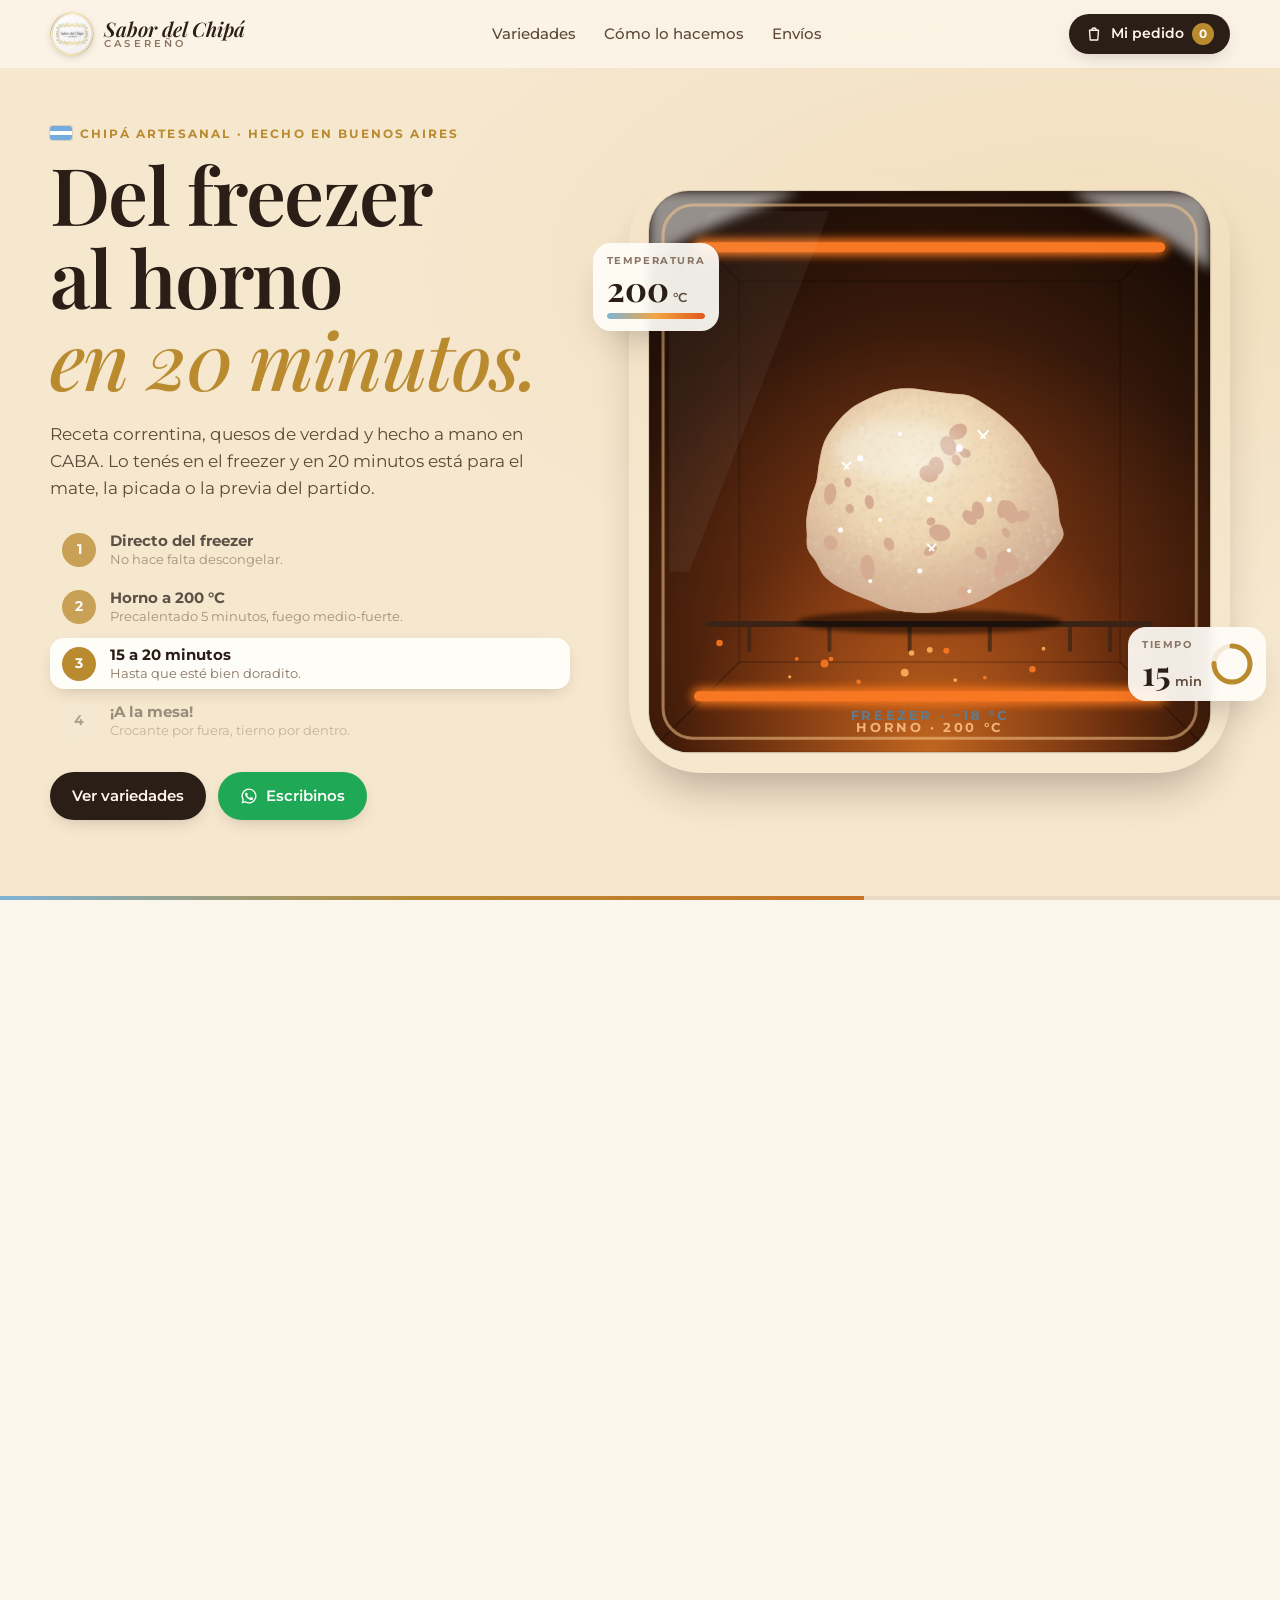
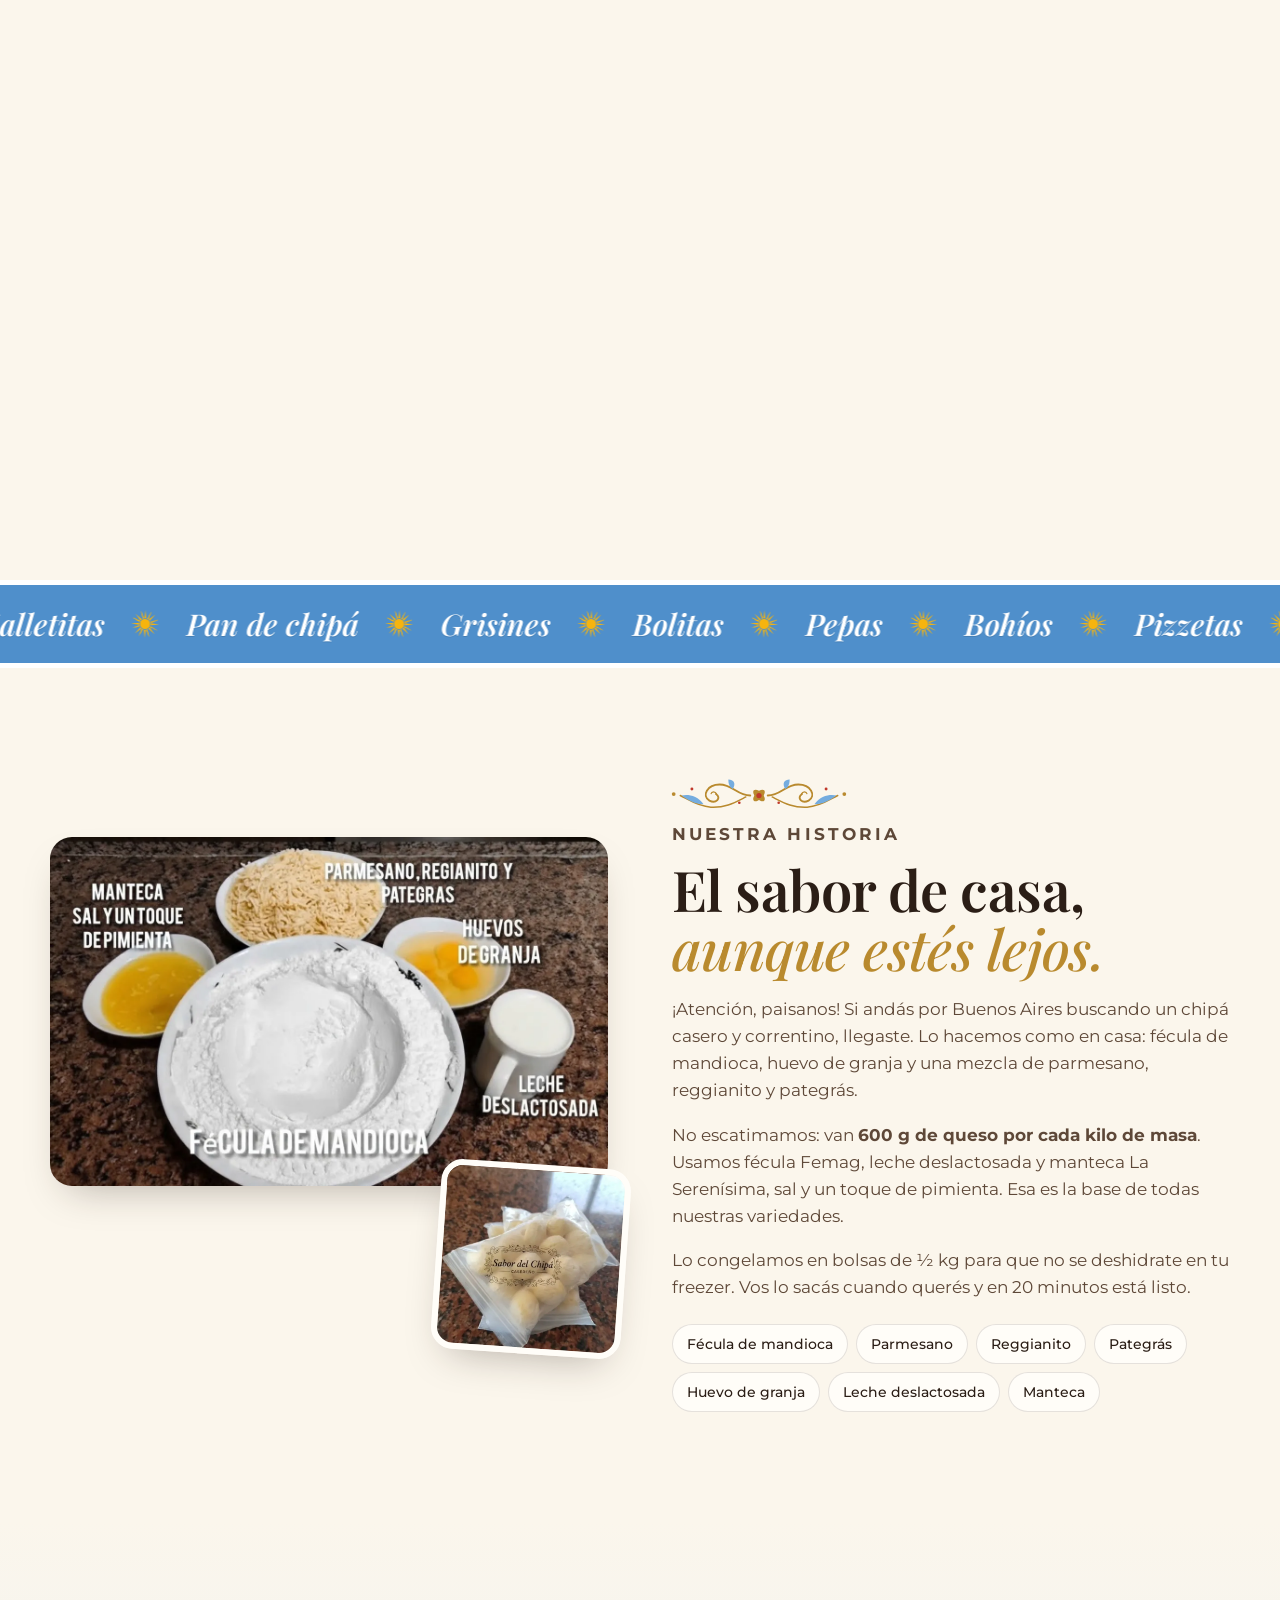
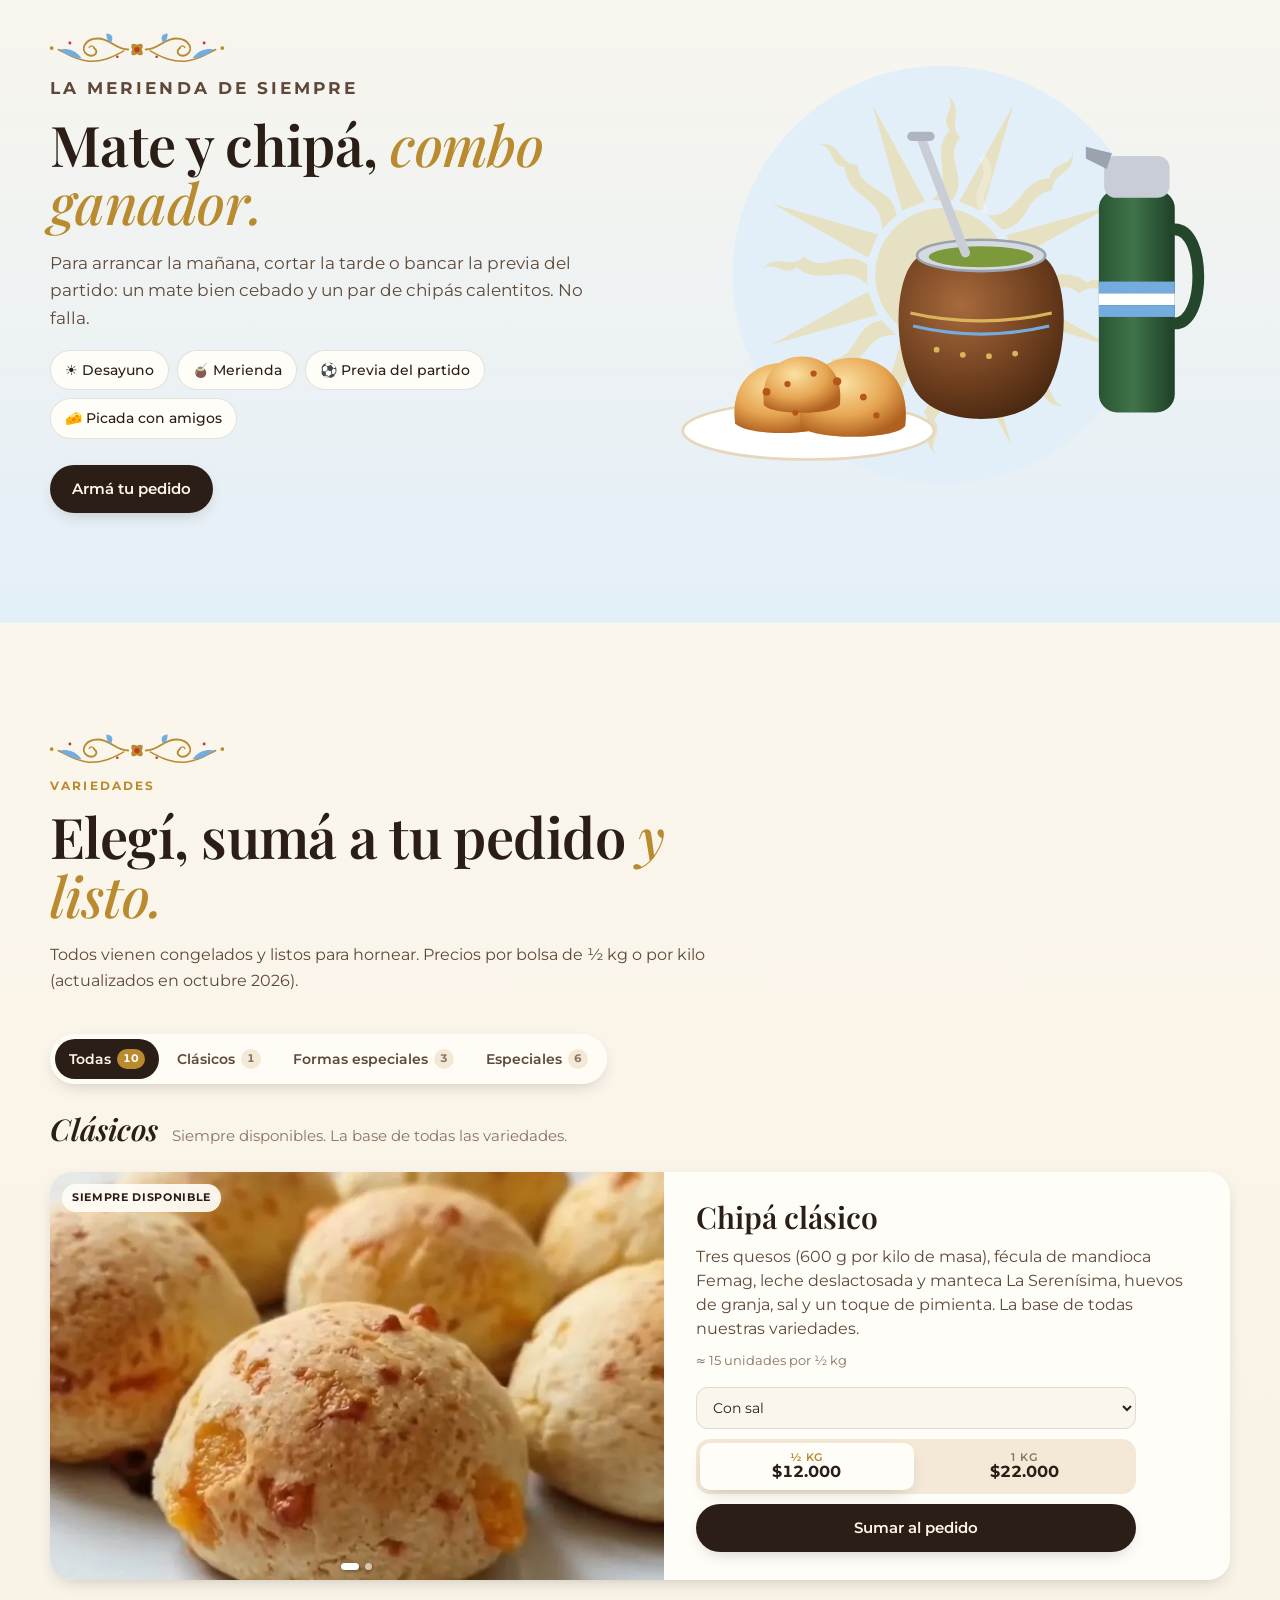
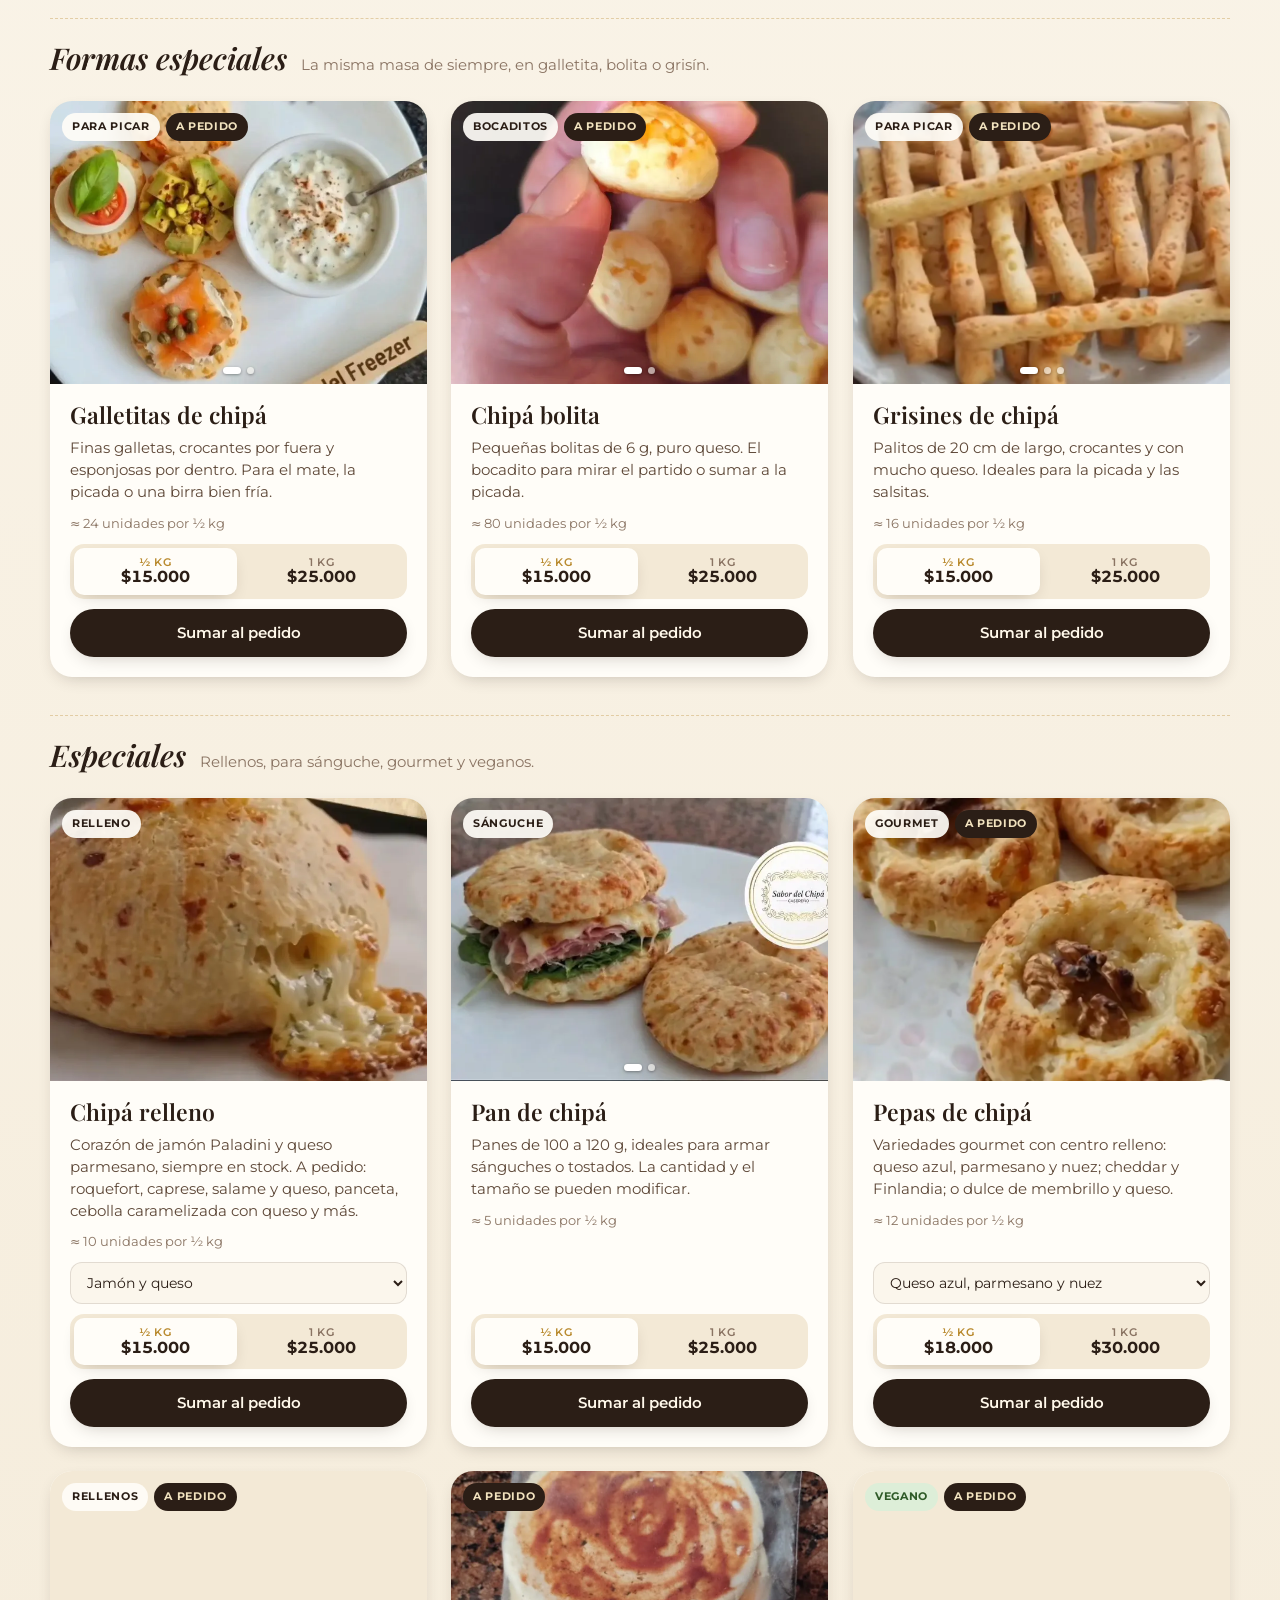
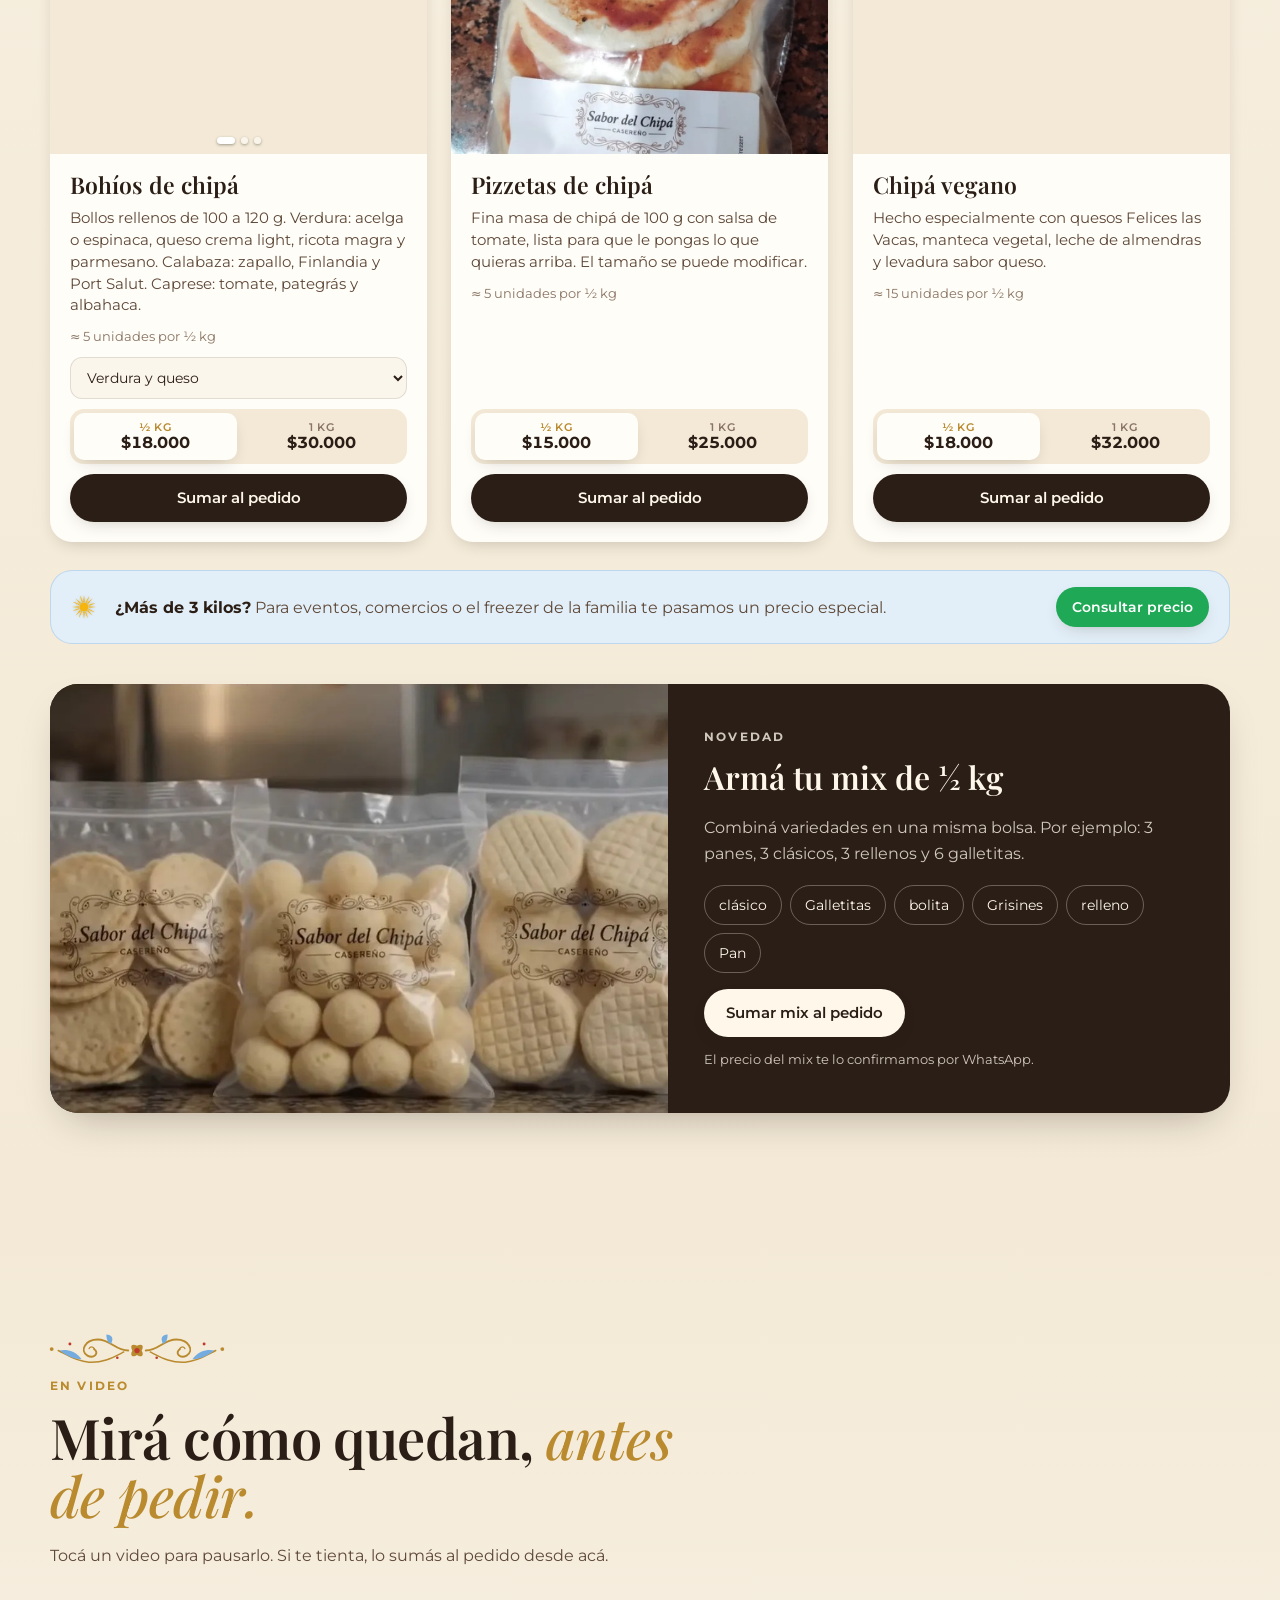
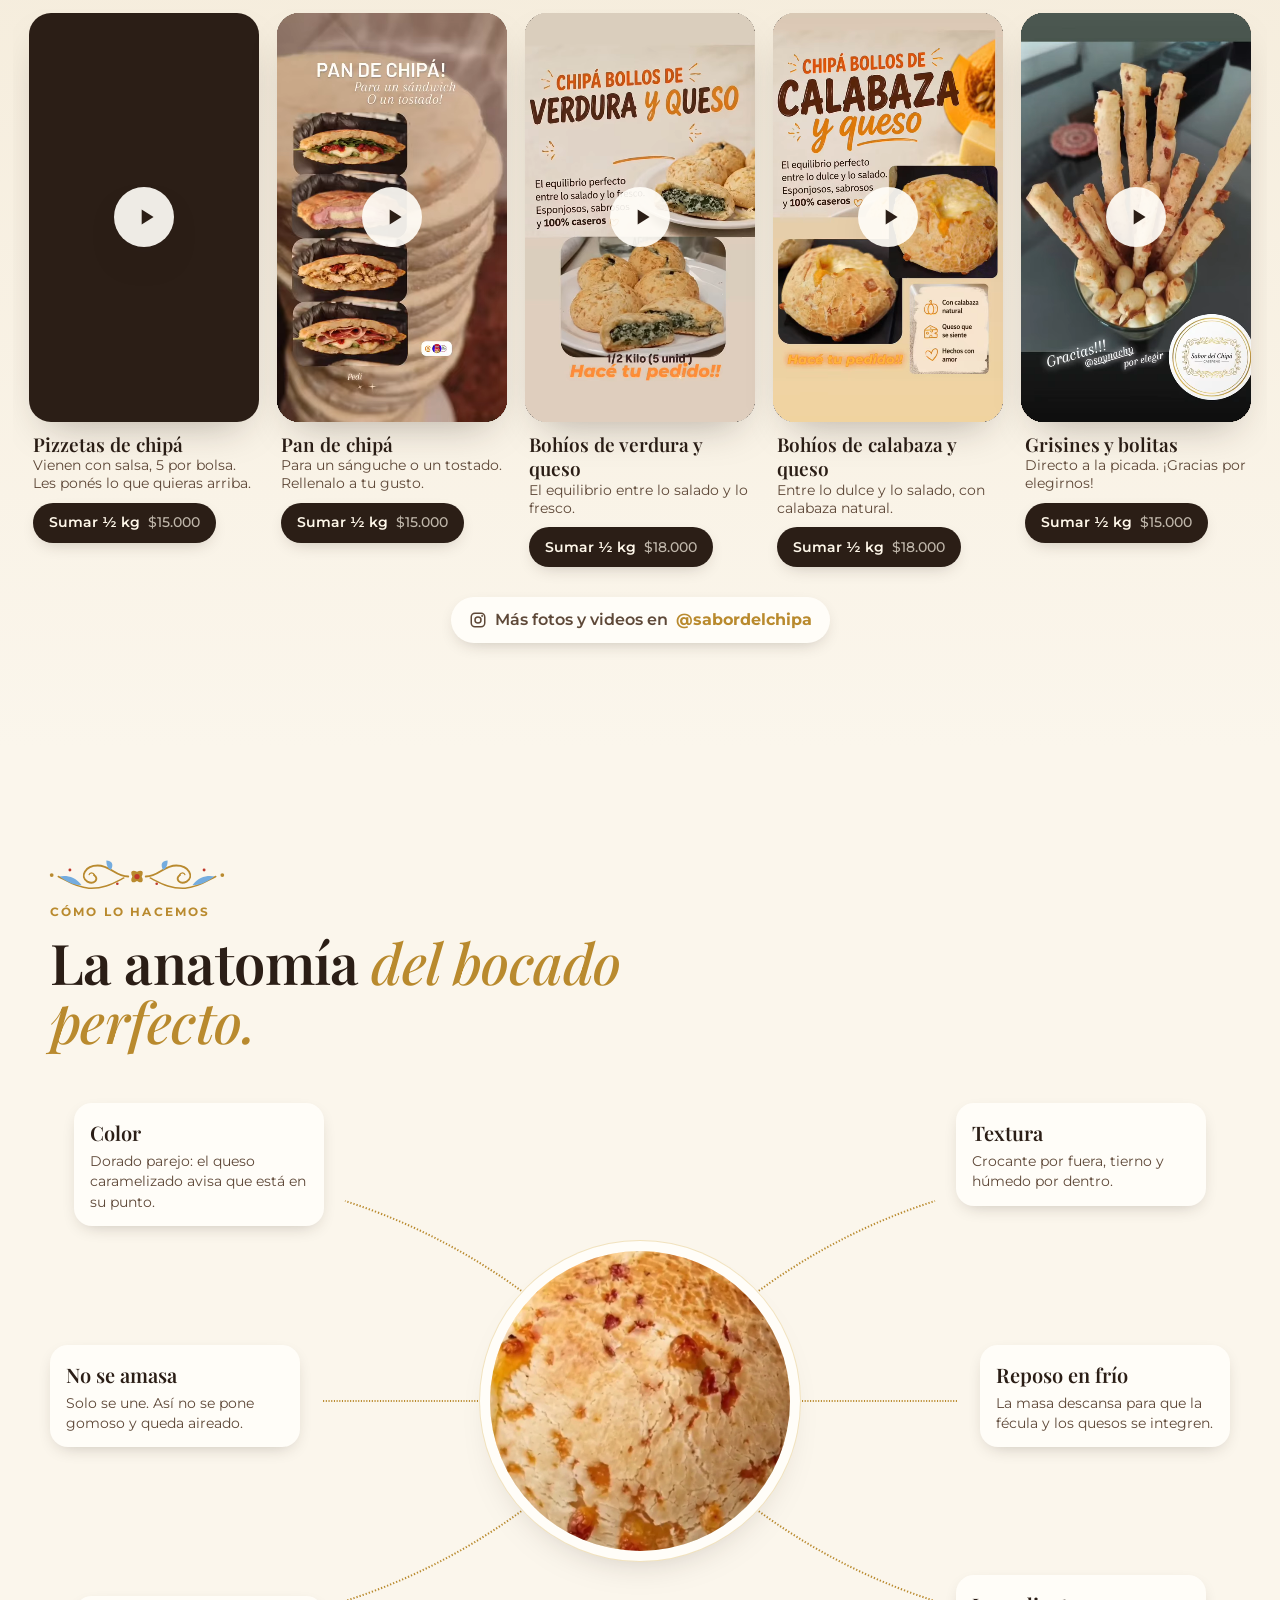
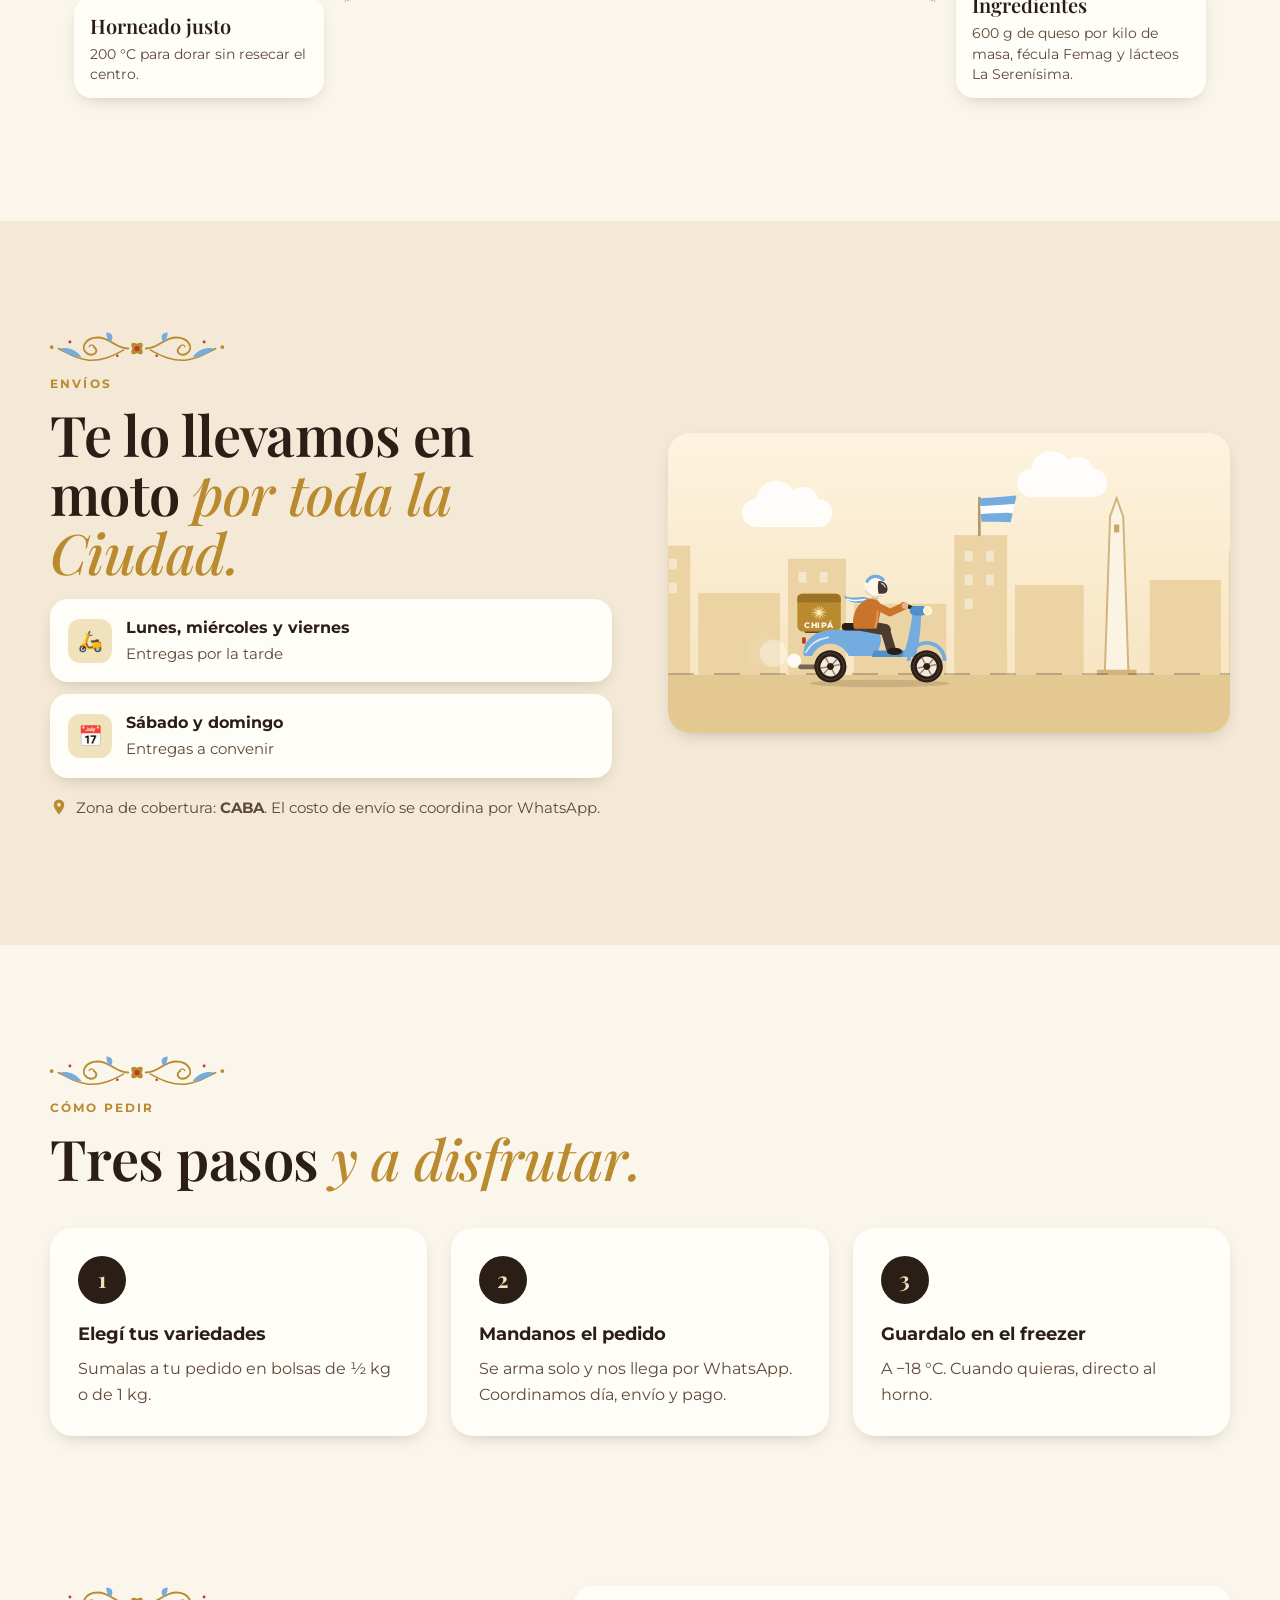
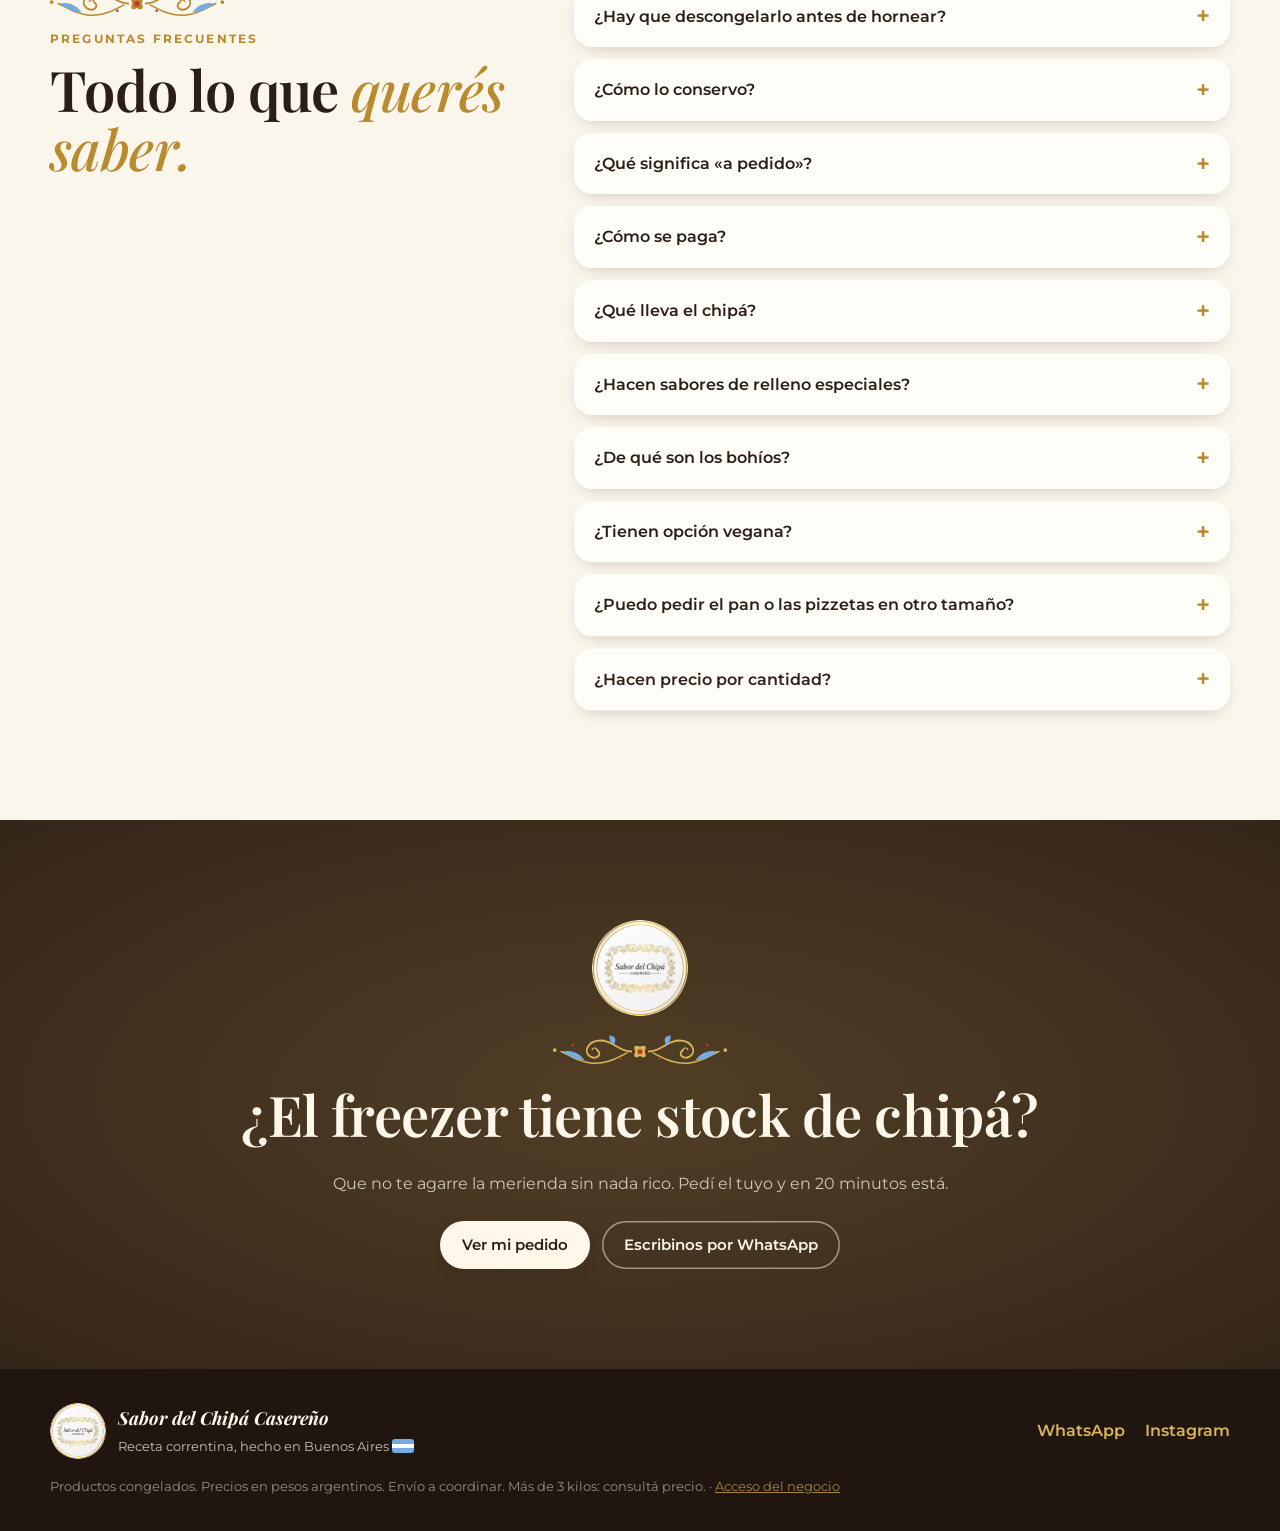
==== commit 16d513c7: "Historia: foto de ingredientes y recuadro de la bolsa mas chico Co-authored-by: Cursor <cursoragent@" ====
--- a/index.html
+++ b/index.html
@@ -277,7 +277,7 @@
     <section class="story" id="historia">
       <div class="wrap story-grid">
         <div class="story-media reveal">
-          <img src="img/proceso-fecula-huevos.webp" alt="Fécula de mandioca con huevos de granja, el comienzo de la masa" loading="lazy" width="720" height="394">
+          <img src="img/ingredientes.webp" alt="Los ingredientes del chipá: fécula de mandioca, parmesano, reggianito y pategrás, huevos de granja, leche deslactosada, manteca, sal y un toque de pimienta" loading="lazy" width="1200" height="750">
           <img class="story-media-2" src="img/bolsa-congelado.webp" alt="Bolsa de chipá congelado con la etiqueta de Sabor del Chipá" loading="lazy" width="720" height="674">
         </div>
         <div class="story-copy">
--- a/css/styles.css
+++ b/css/styles.css
@@ -208,10 +208,10 @@
 /* ============ Historia ============ */
 .story { padding: 110px 0; }
 .story-grid { display: grid; grid-template-columns: 1fr 1fr; gap: 64px; align-items: center; }
-.story-media { position: relative; padding-bottom: 60px; }
+.story-media { position: relative; padding-bottom: 30%; }
 .story-media img { border-radius: var(--radius); box-shadow: var(--shadow); width: 100%; height: auto; }
 .story-media img:first-child { aspect-ratio: 16 / 10; object-fit: cover; }
-.story-media-2 { position: absolute; right: -18px; bottom: -10px; width: 46% !important; aspect-ratio: 1; object-fit: cover; border: 6px solid var(--paper); transform: rotate(4deg); }
+.story-media-2 { position: absolute; right: -18px; bottom: 0; width: 34% !important; aspect-ratio: 1; object-fit: cover; border: 6px solid var(--paper); transform: rotate(4deg); }
 .story-copy p { color: var(--ink-2); font-size: 17px; }
 .chips { list-style: none; padding: 0; margin: 22px 0 0; display: flex; flex-wrap: wrap; gap: 8px; }
 .chips li { padding: 8px 14px; border-radius: 999px; background: var(--paper); border: 1px solid var(--line); font-size: 14px; font-weight: 500; }
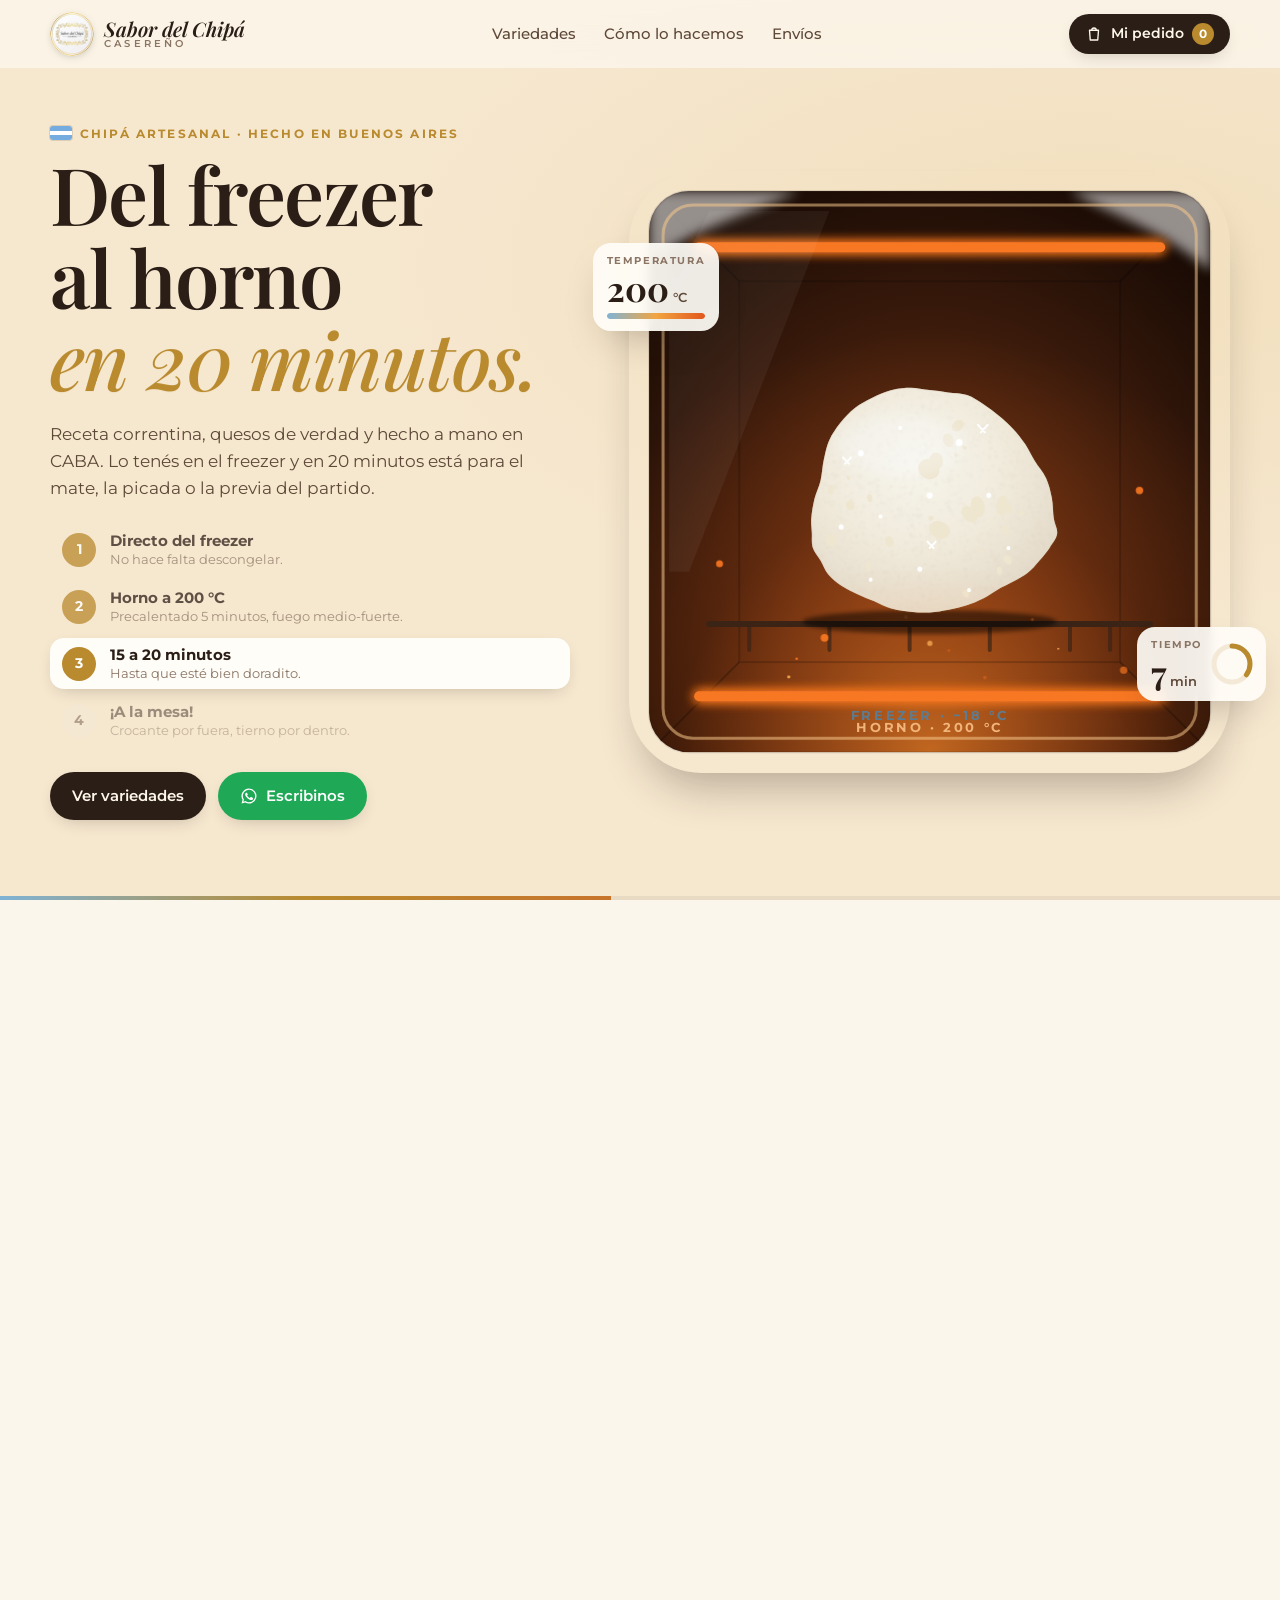
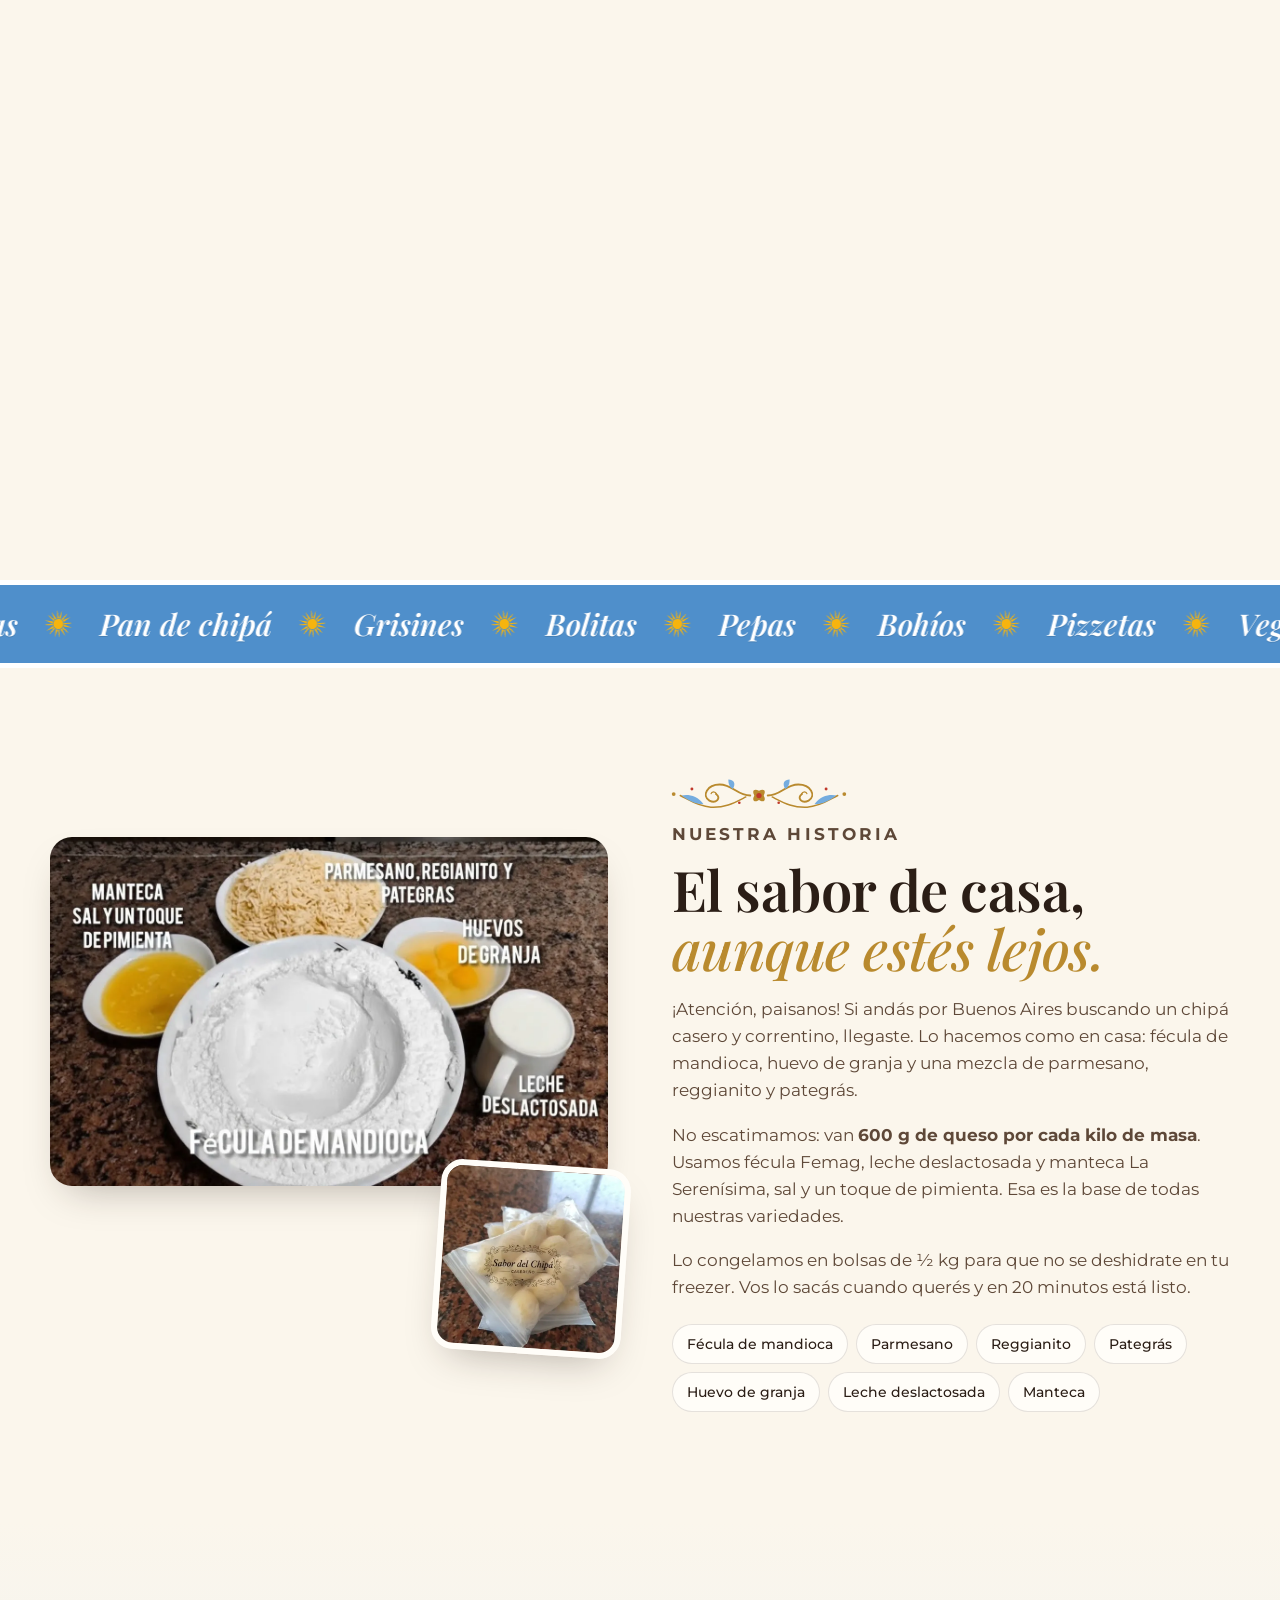
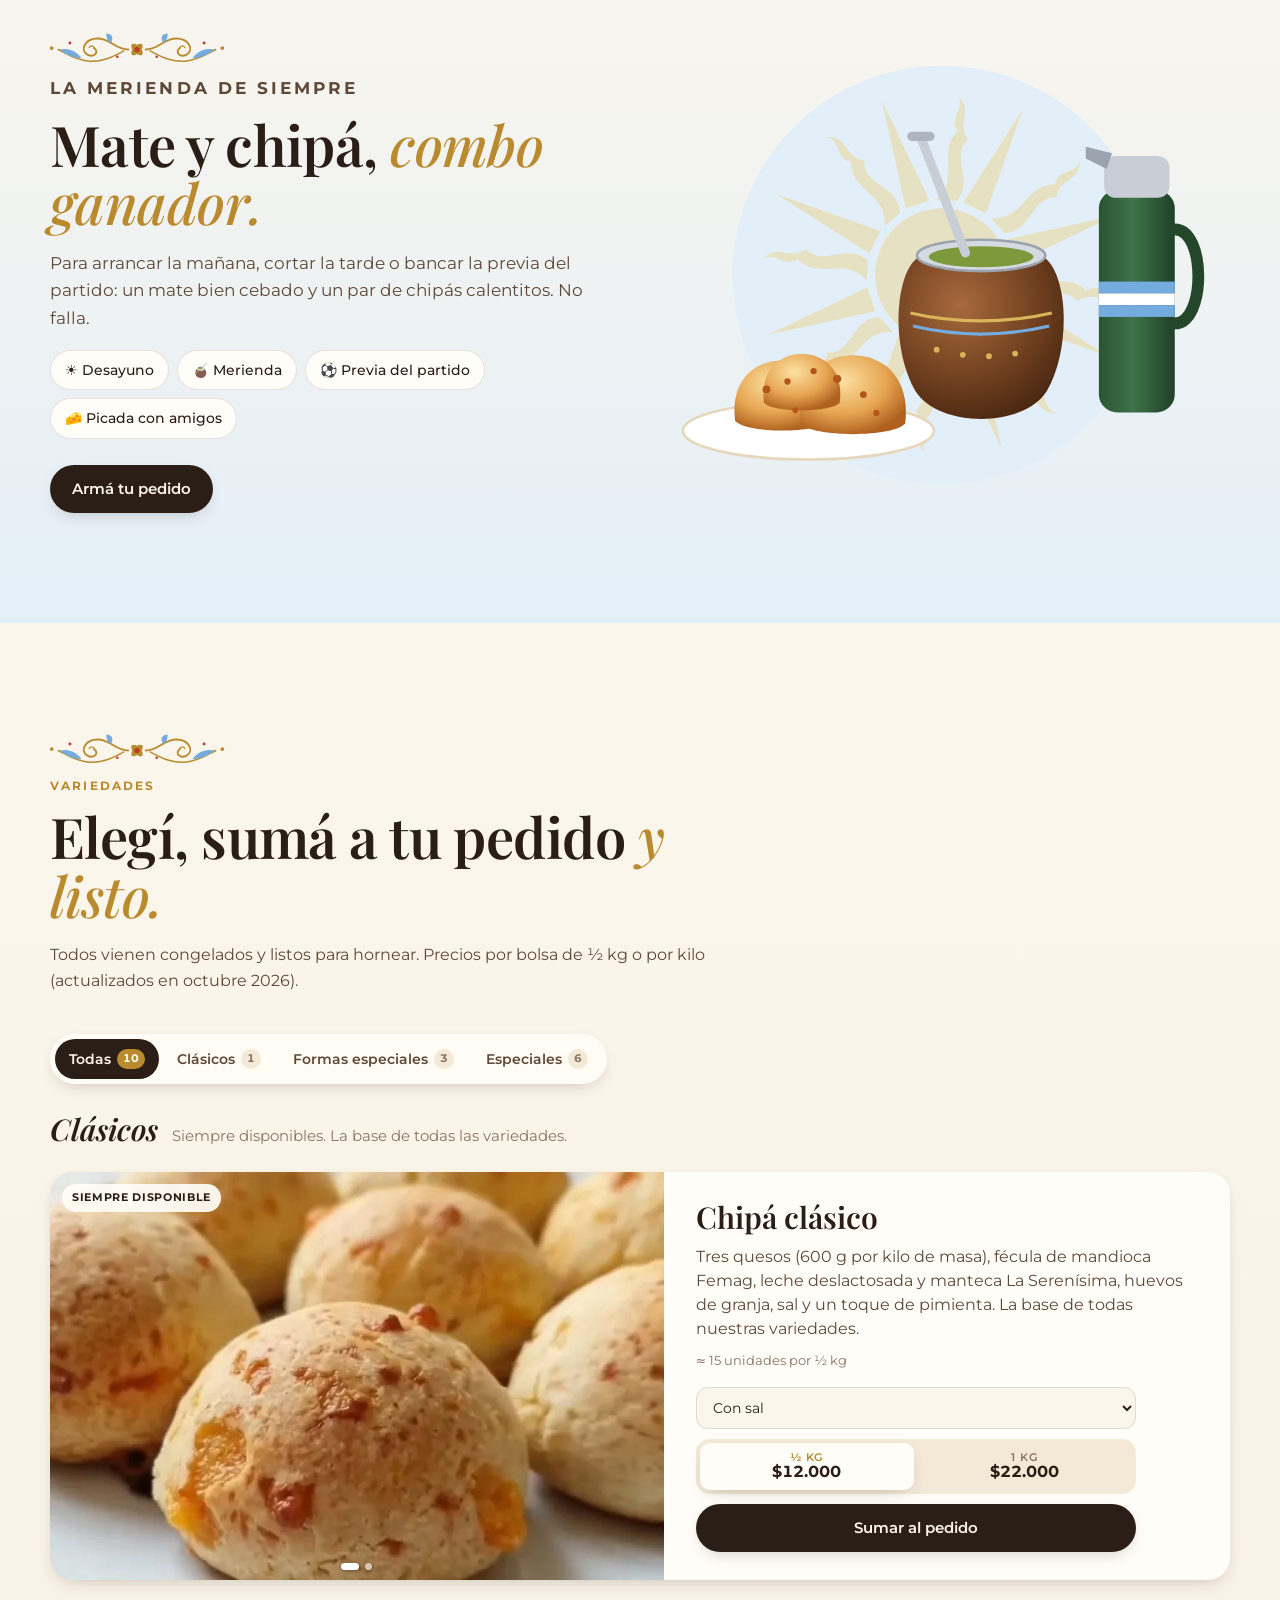
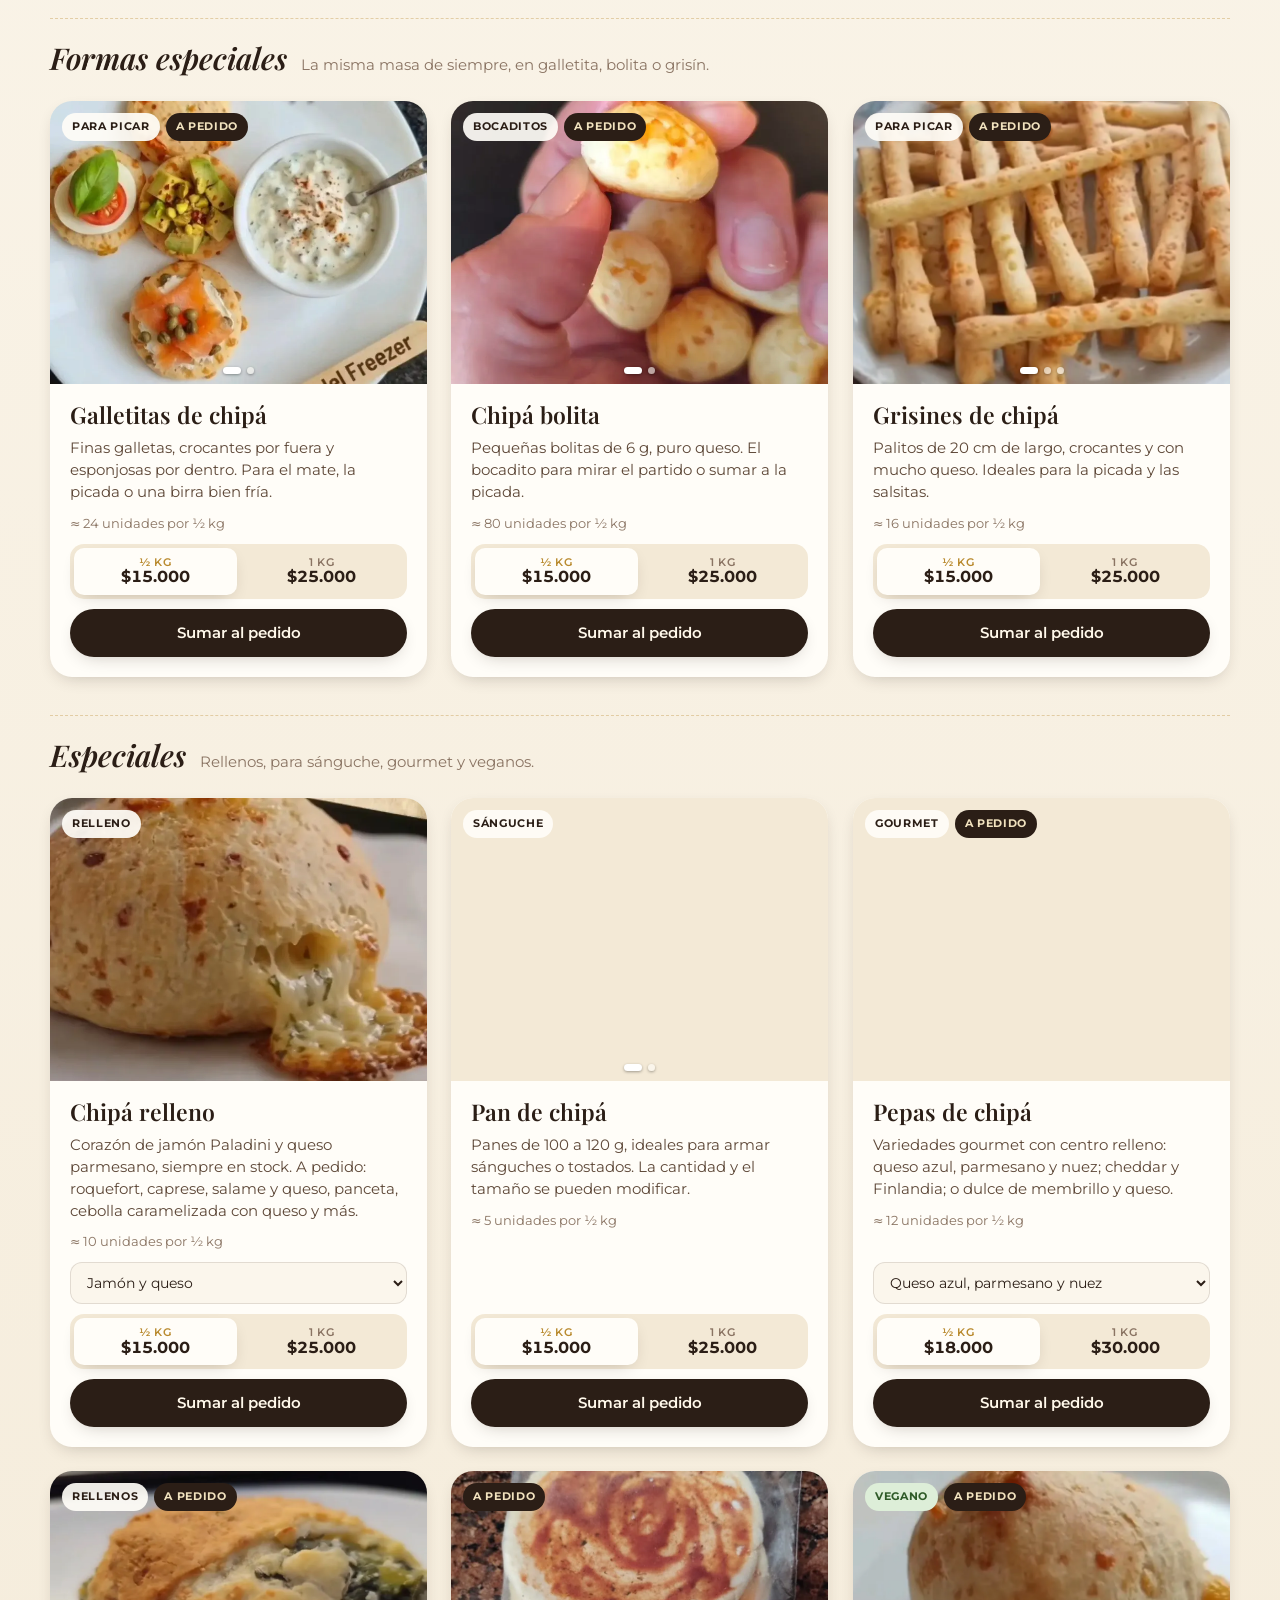
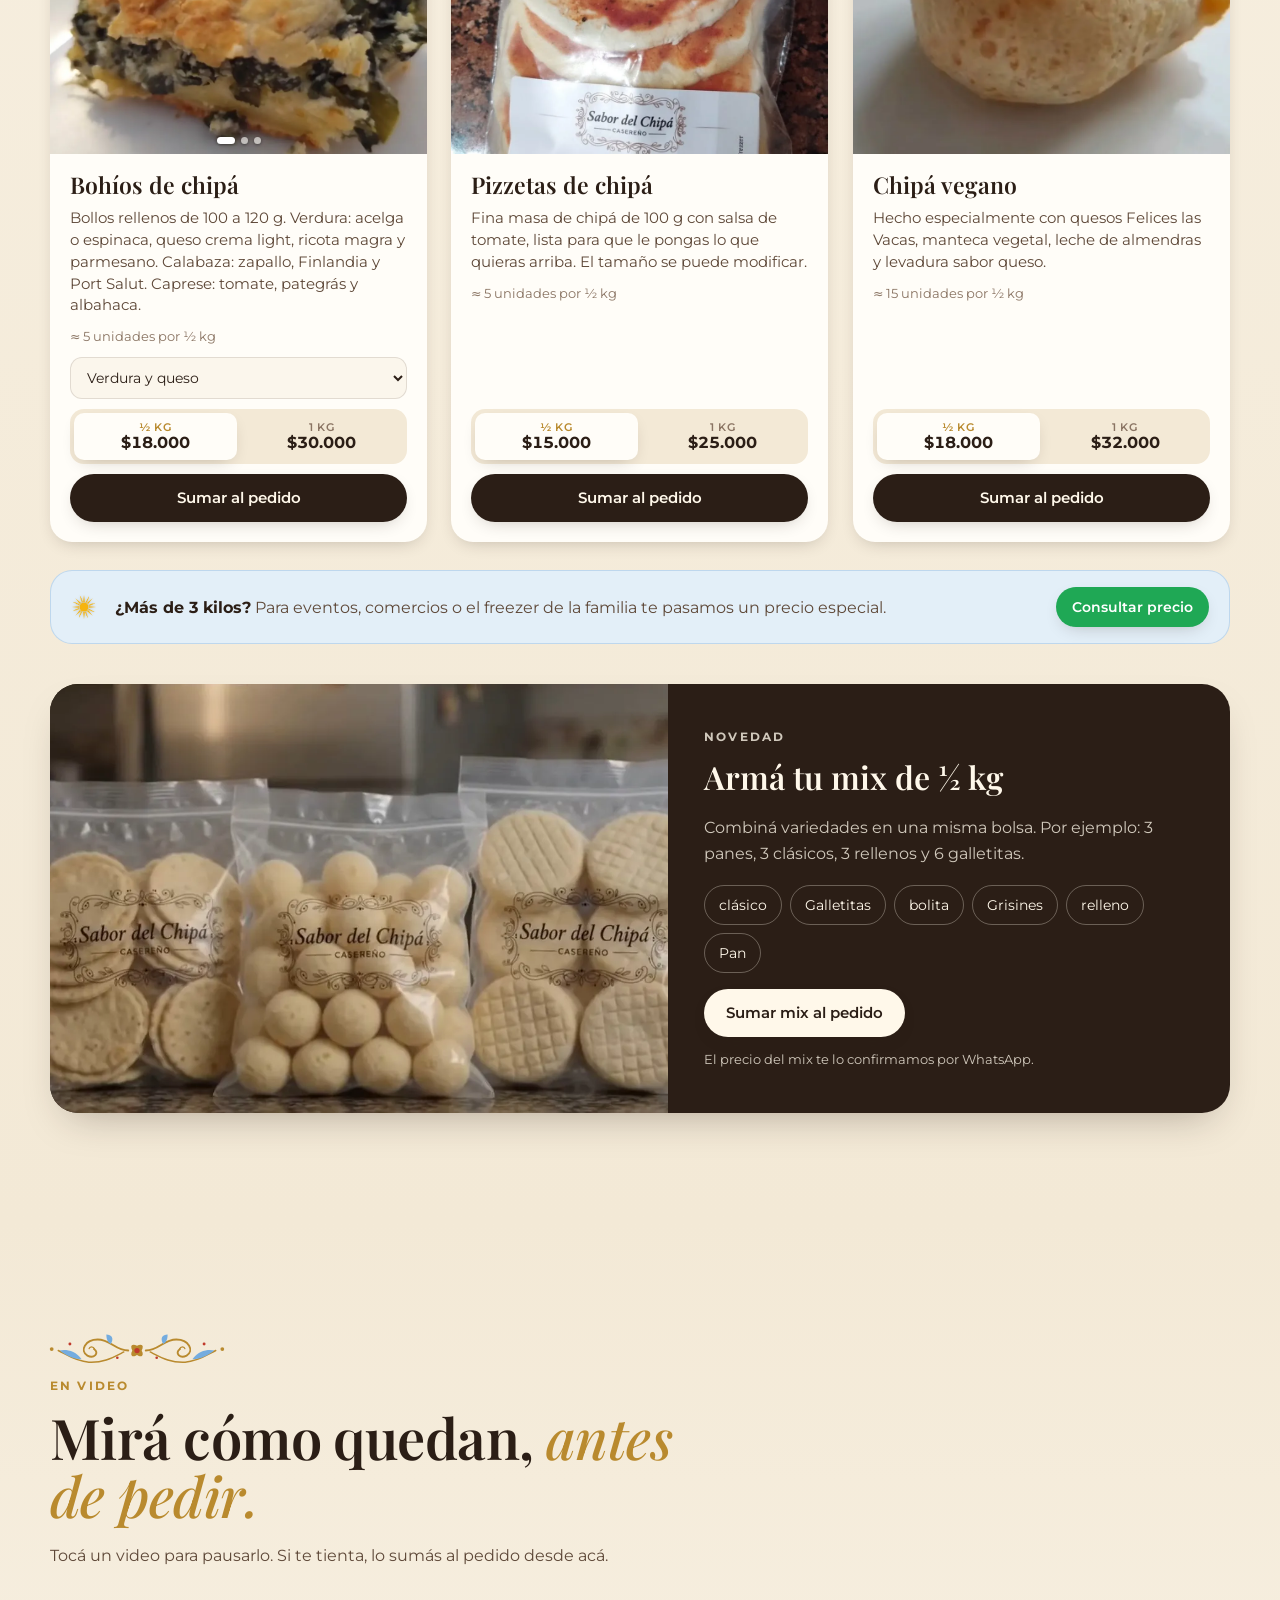
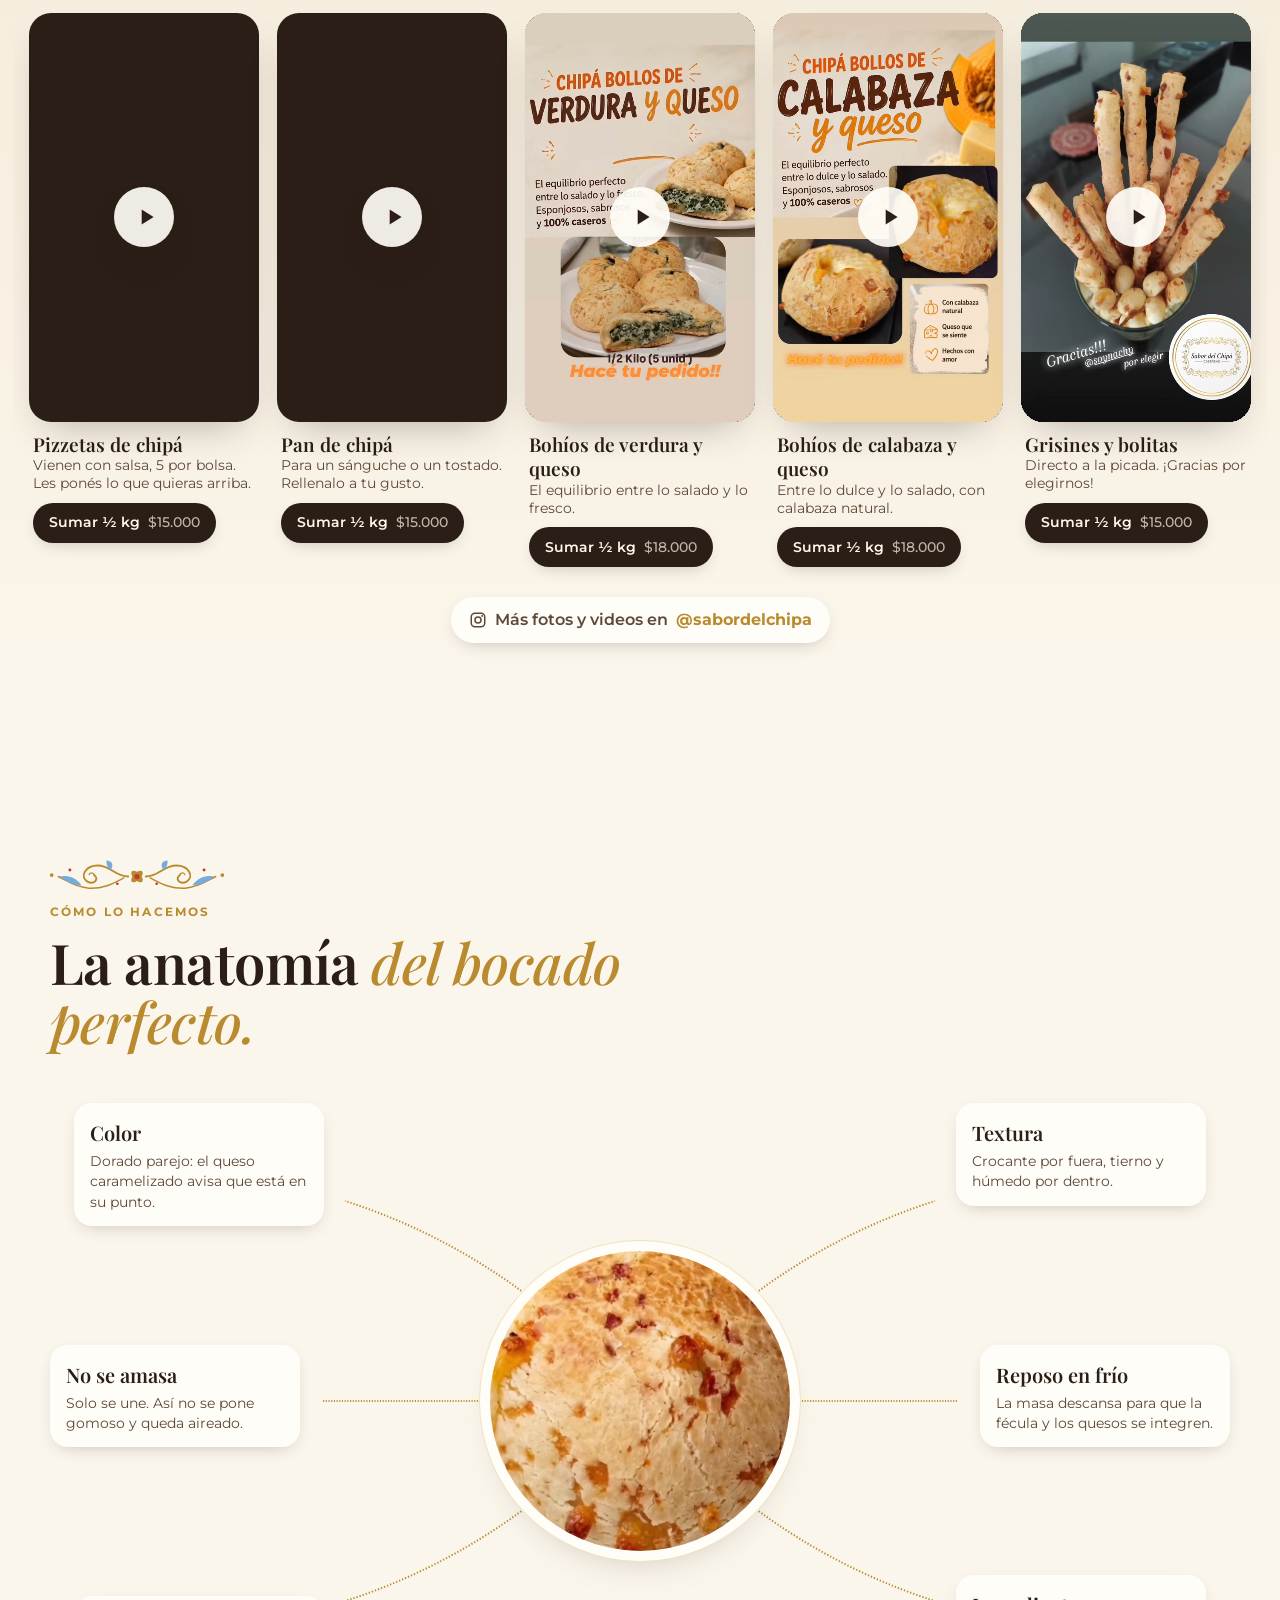
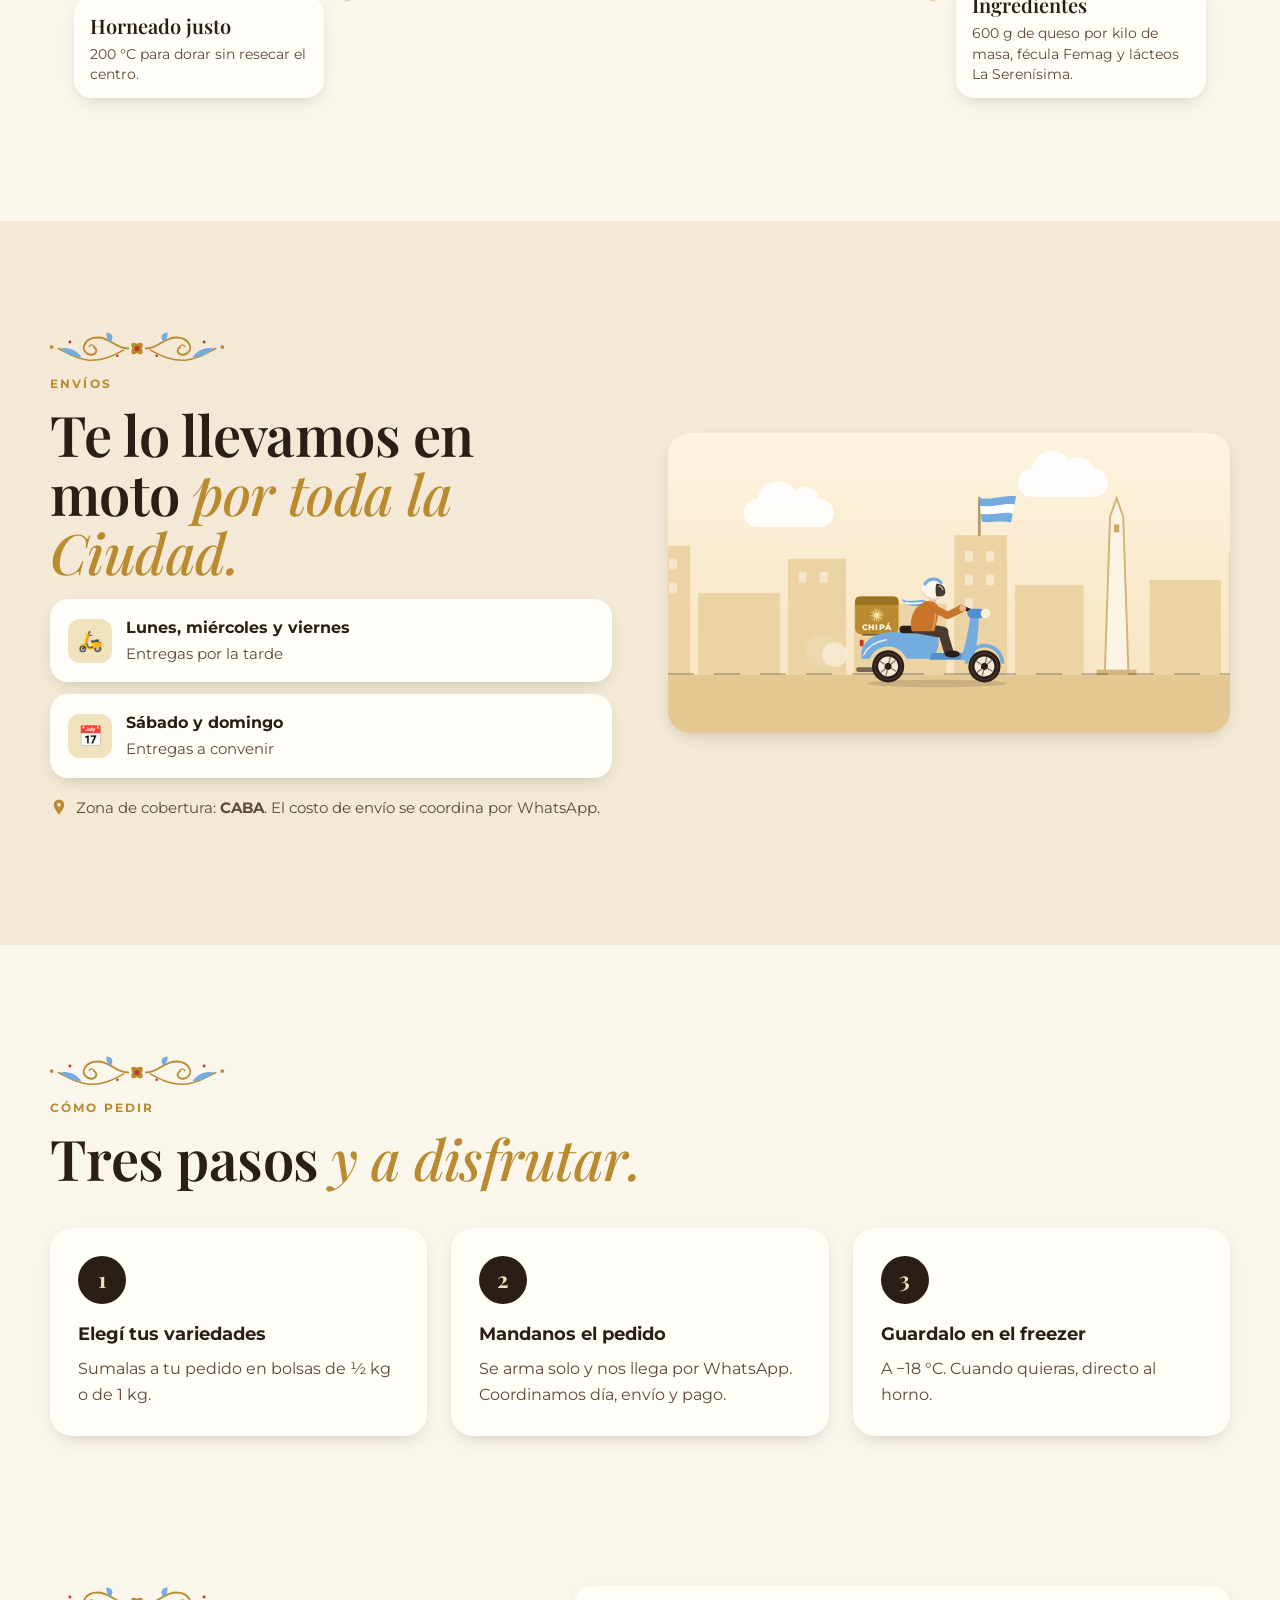
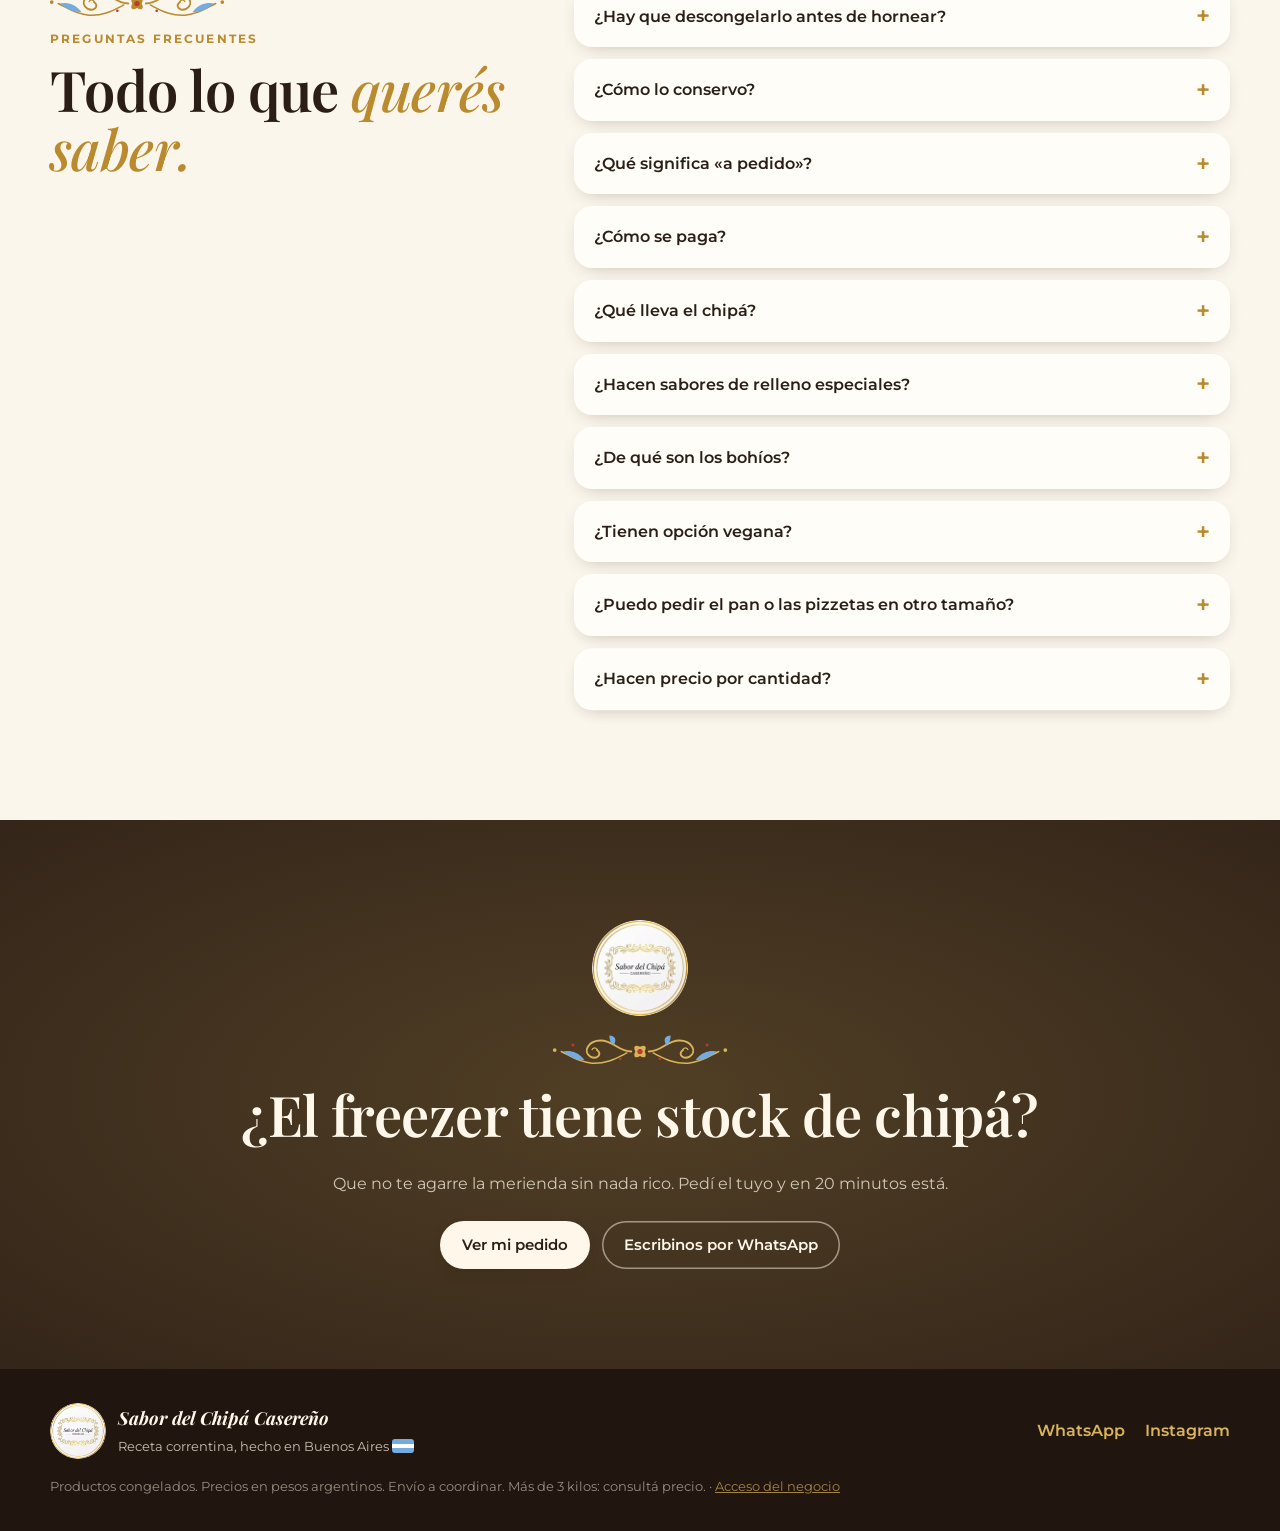
==== commit 955ba618: "CRM en el panel: pedidos, clientes, stock en kilos y visitas - Panel /admin: pestañas Inicio, Pedido" ====
--- a/index.html
+++ b/index.html
@@ -669,6 +669,7 @@
 
       <form class="order-form" id="orderForm" novalidate>
         <label>Tu nombre<input name="nombre" autocomplete="name" required placeholder="Ej.: Ana"></label>
+        <label>Tu WhatsApp (opcional, para coordinar la entrega)<input name="telefono" type="tel" inputmode="tel" autocomplete="tel" placeholder="Ej.: 11 2345 6789"></label>
         <label>Barrio o dirección<input name="direccion" autocomplete="street-address" required placeholder="Ej.: Palermo, Av. Santa Fe 1234"></label>
         <label>¿Cuándo te lo llevamos?
           <select name="entrega" id="deliverySelect"></select>
@@ -694,6 +695,7 @@
   <script src="js/config.js"></script>
   <script src="js/data.js"></script>
   <script src="js/sb.js"></script>
+  <script src="js/track.js"></script>
   <script src="js/app.js"></script>
   <script src="js/anim.js"></script>
 </body>
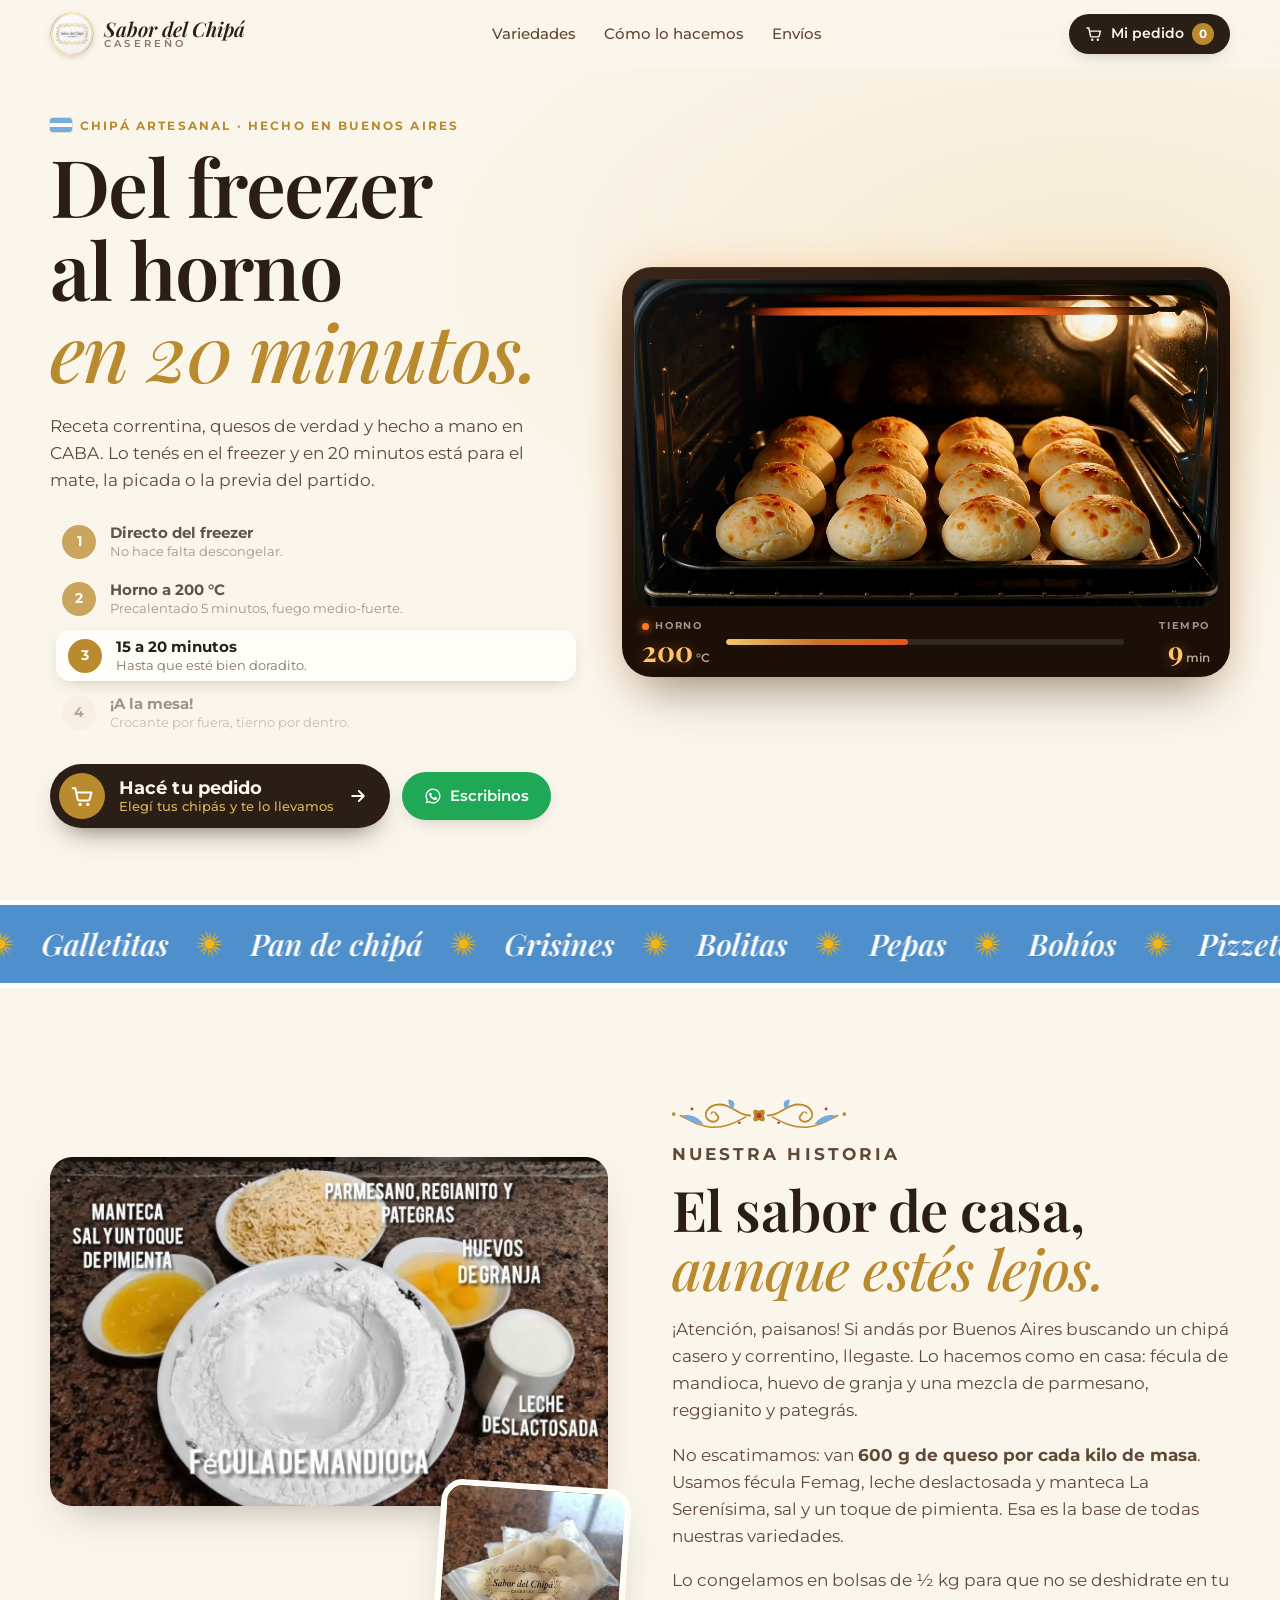
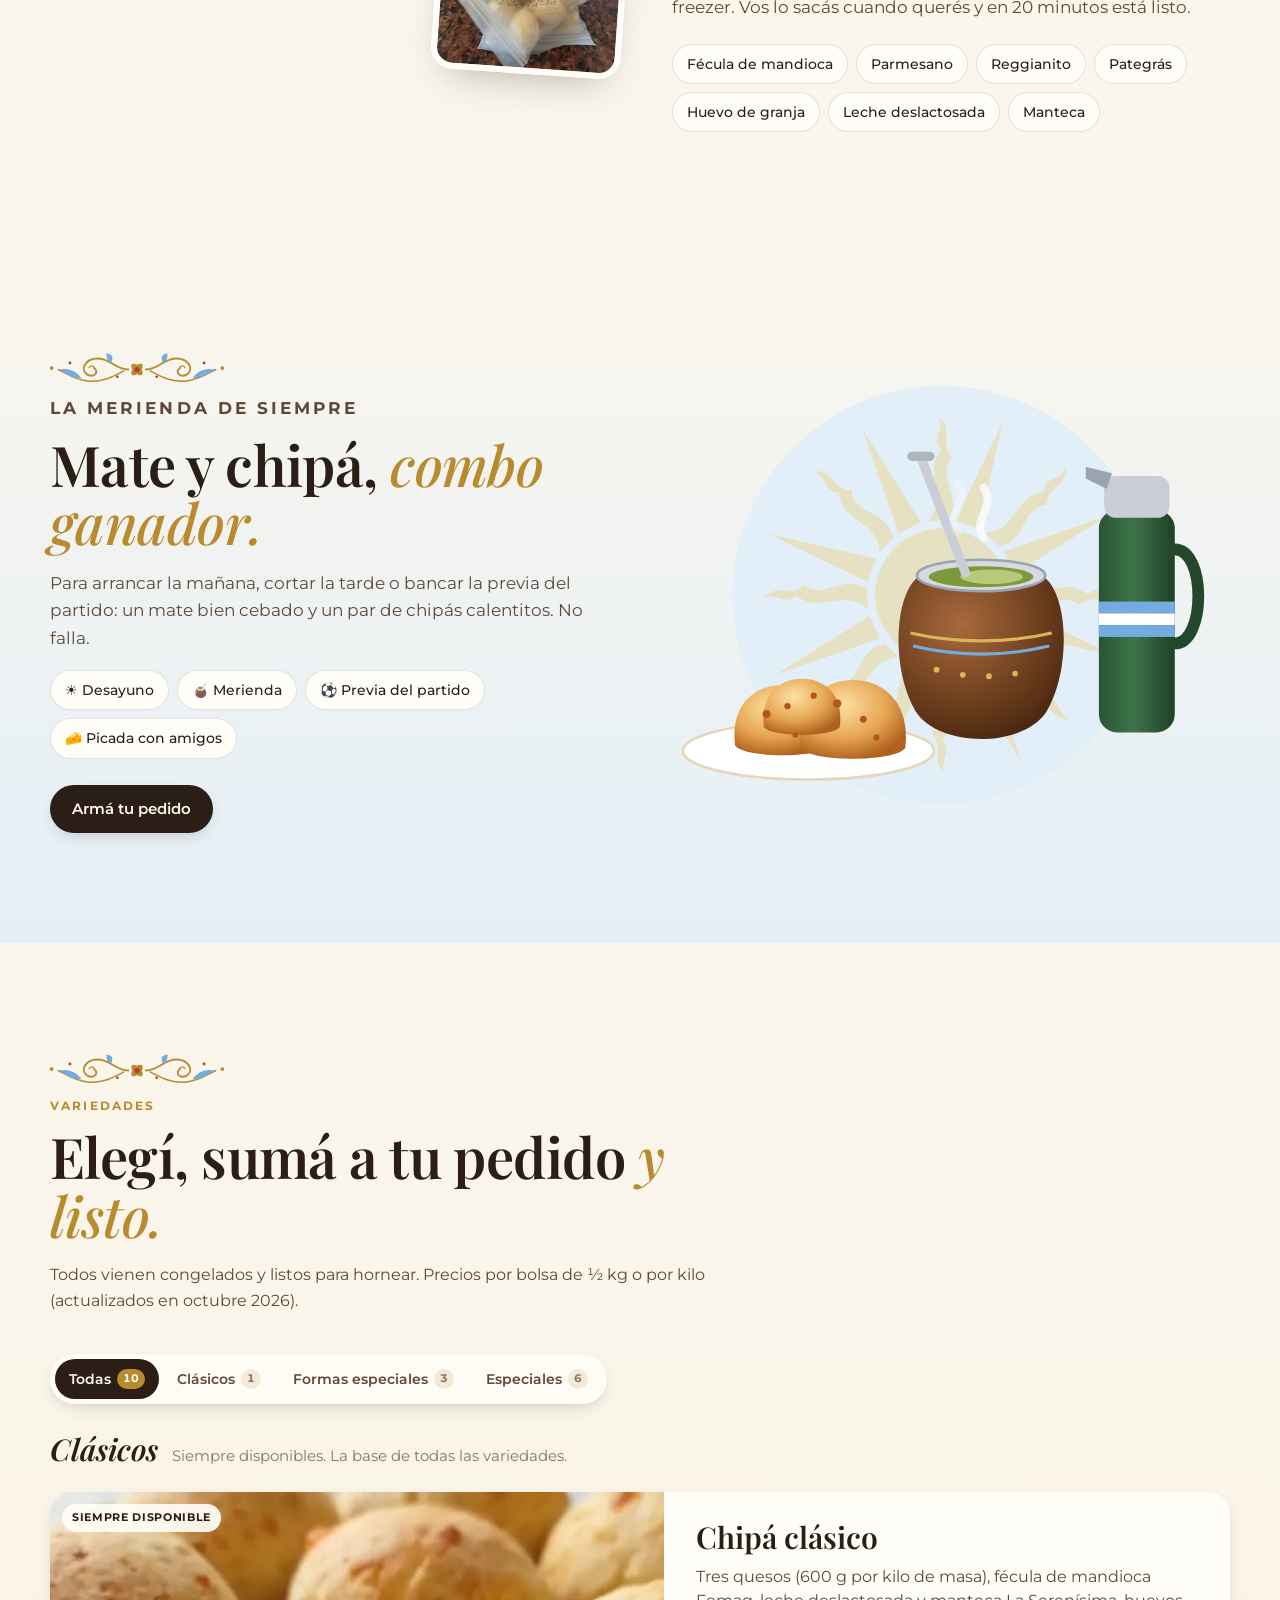
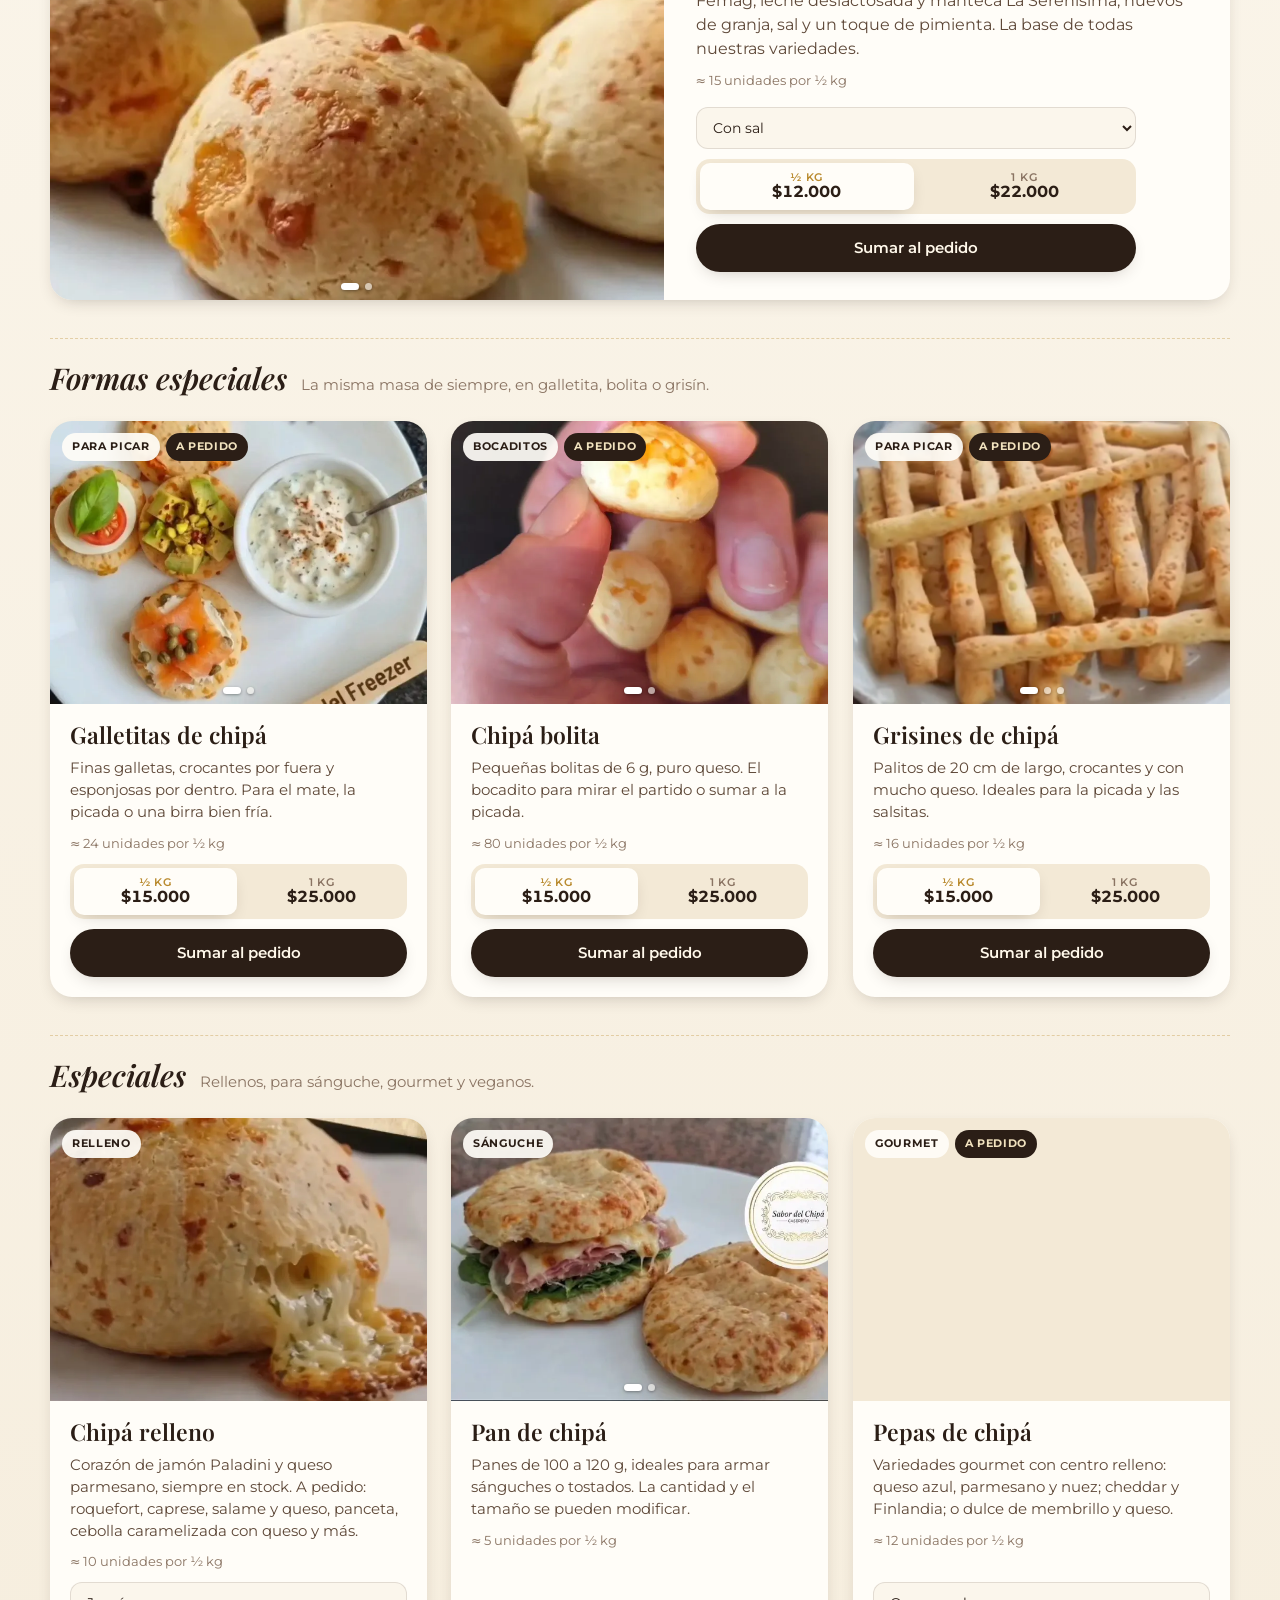
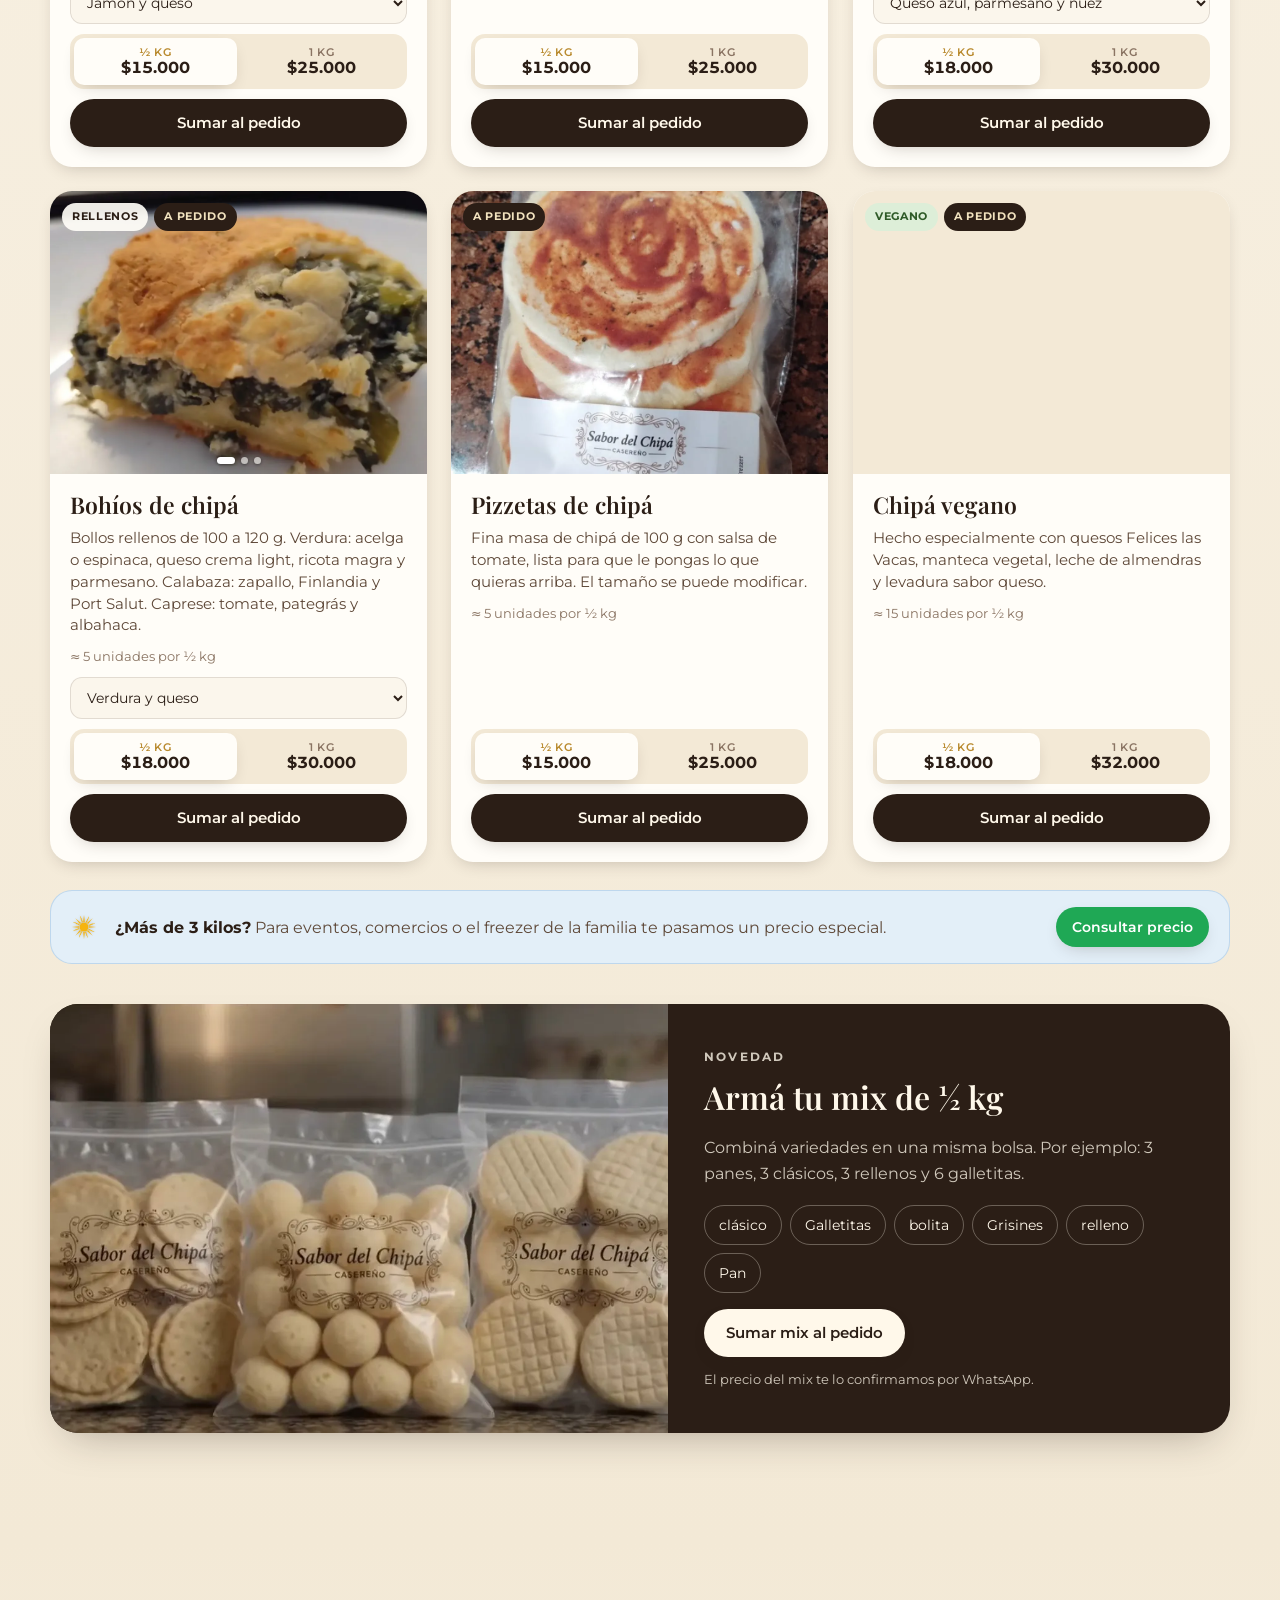
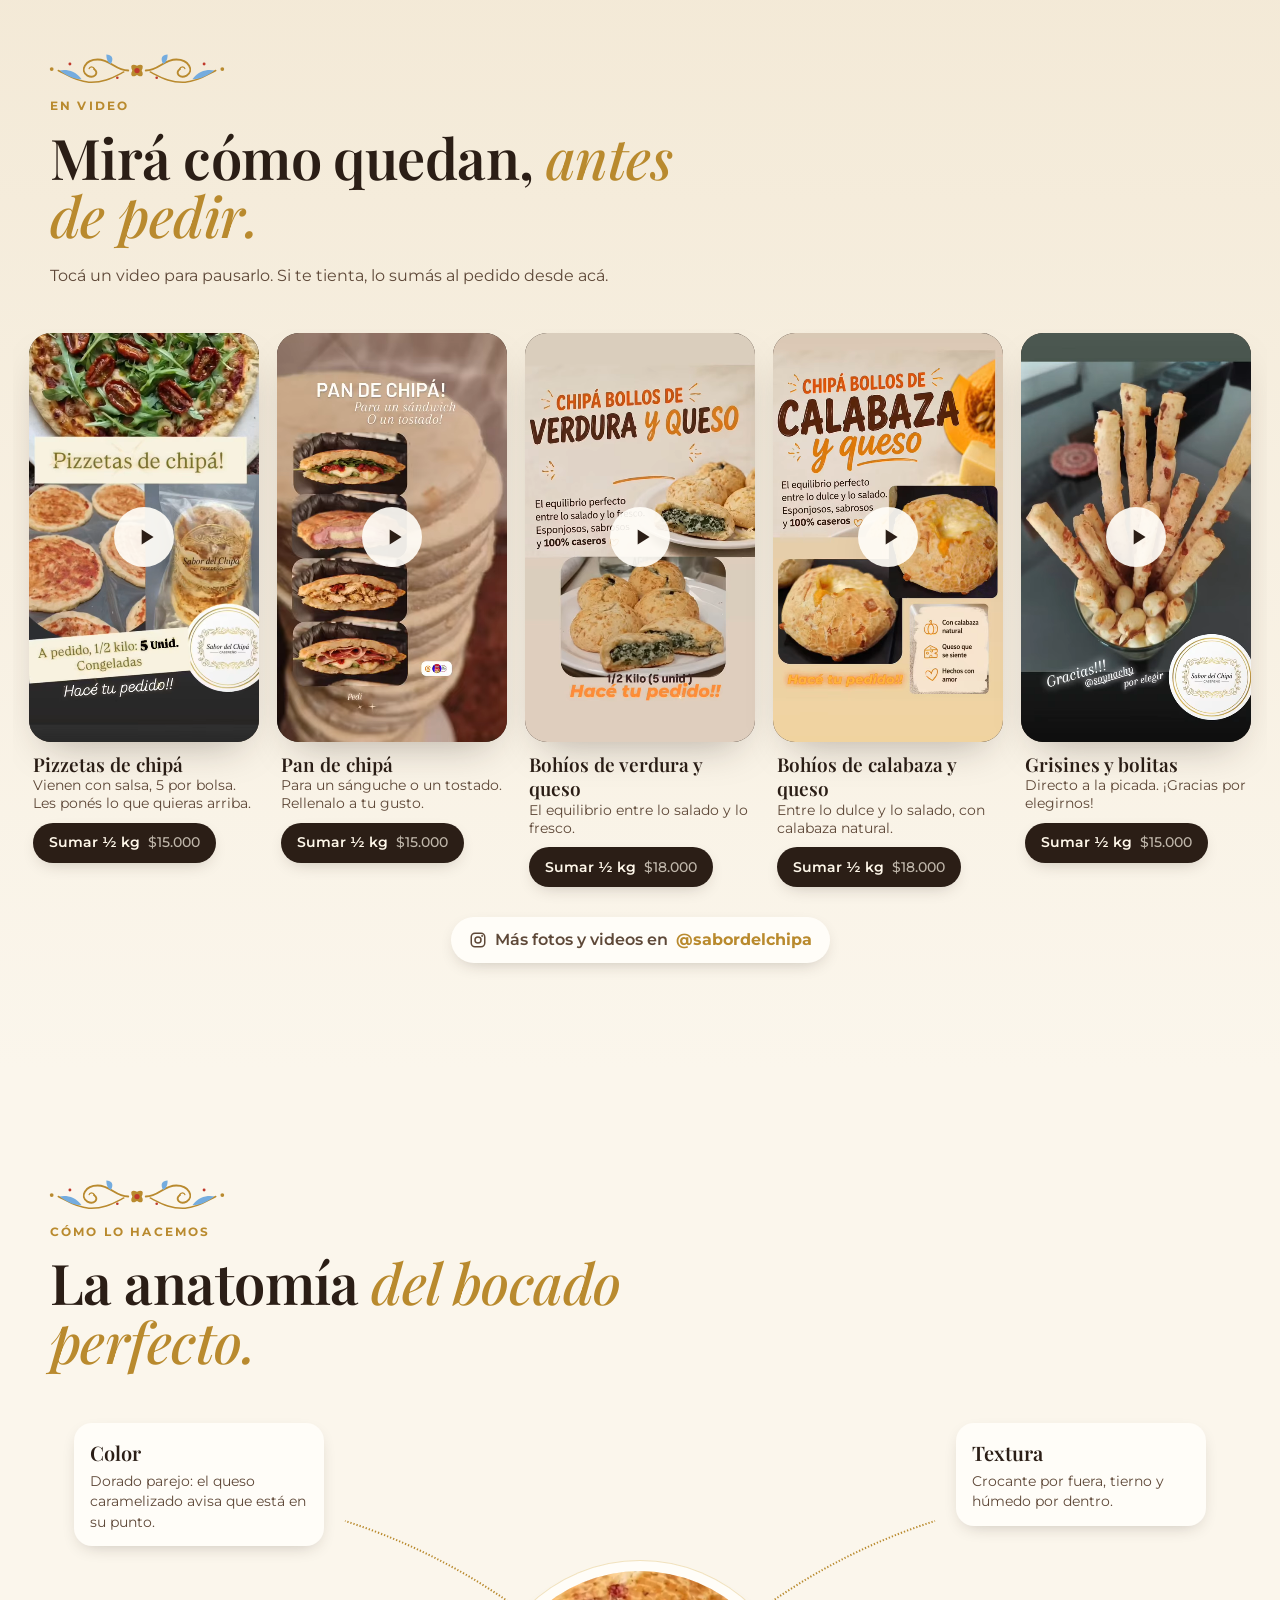
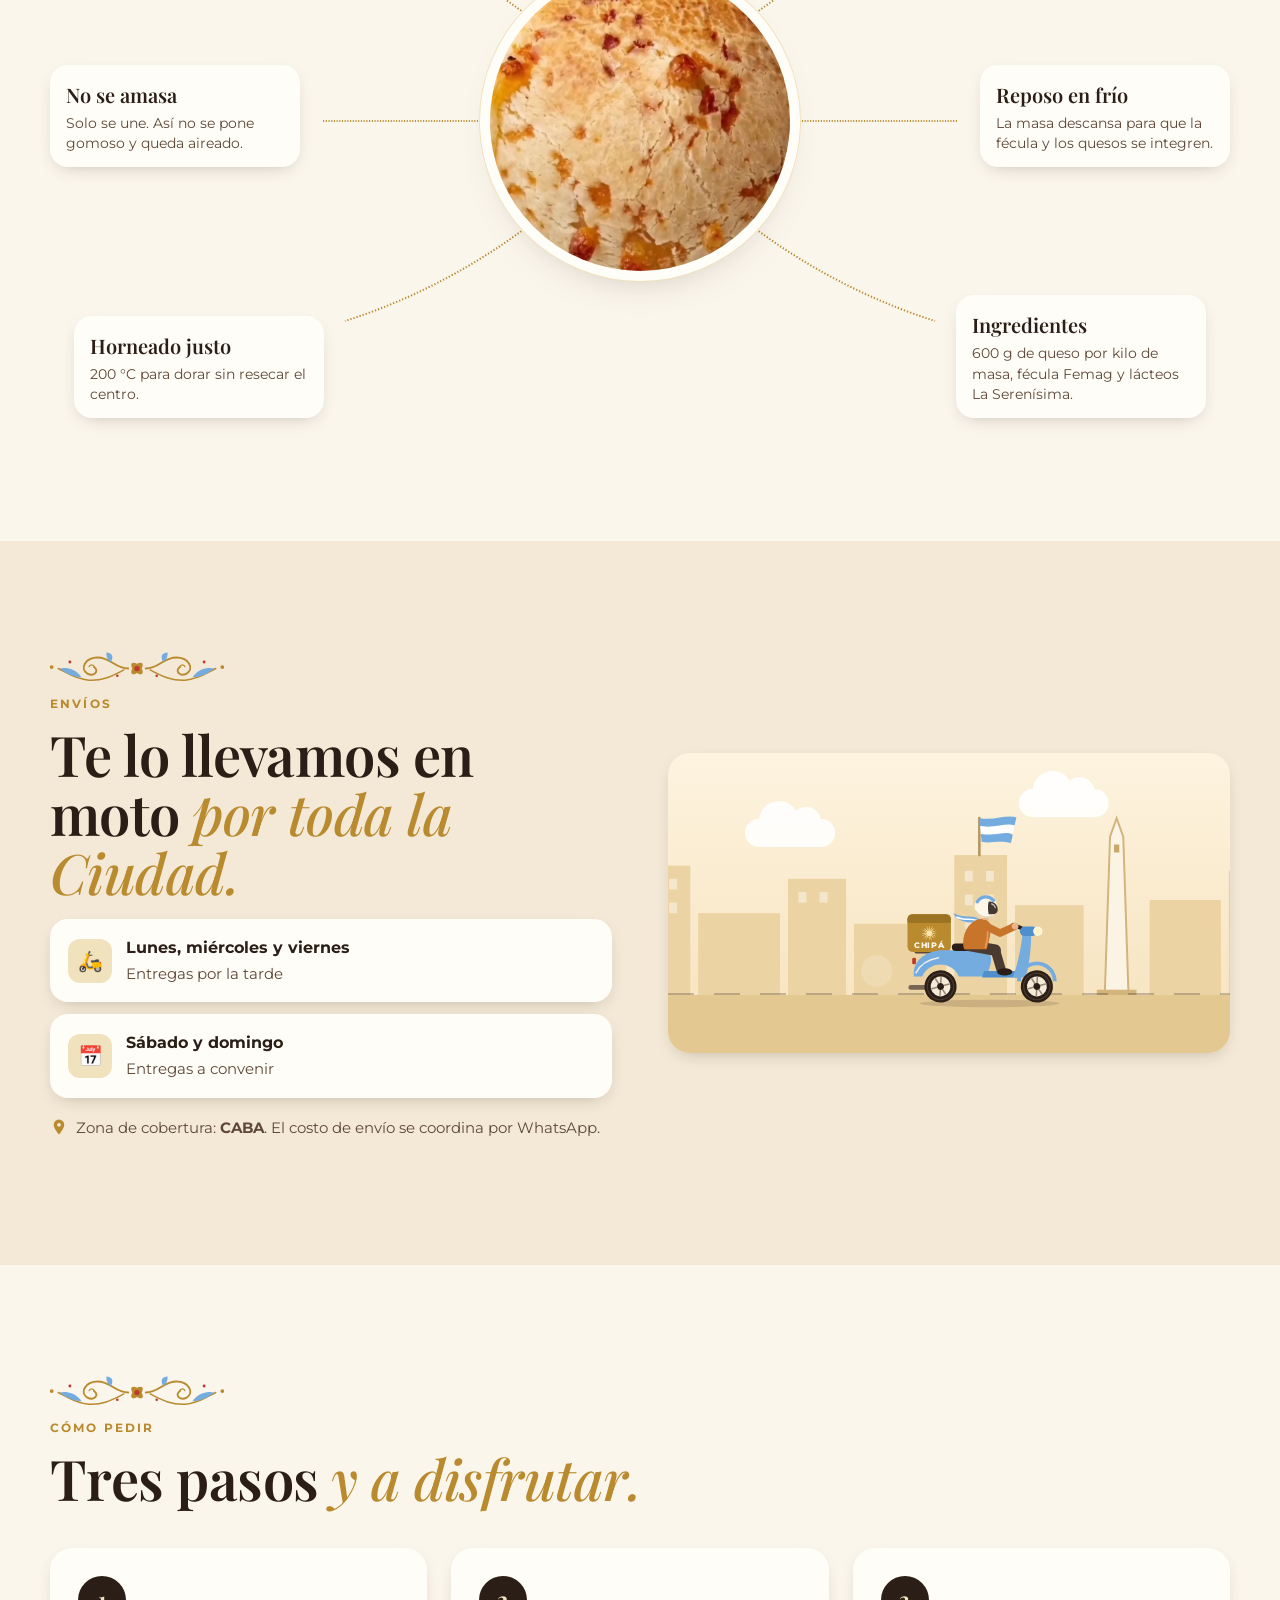
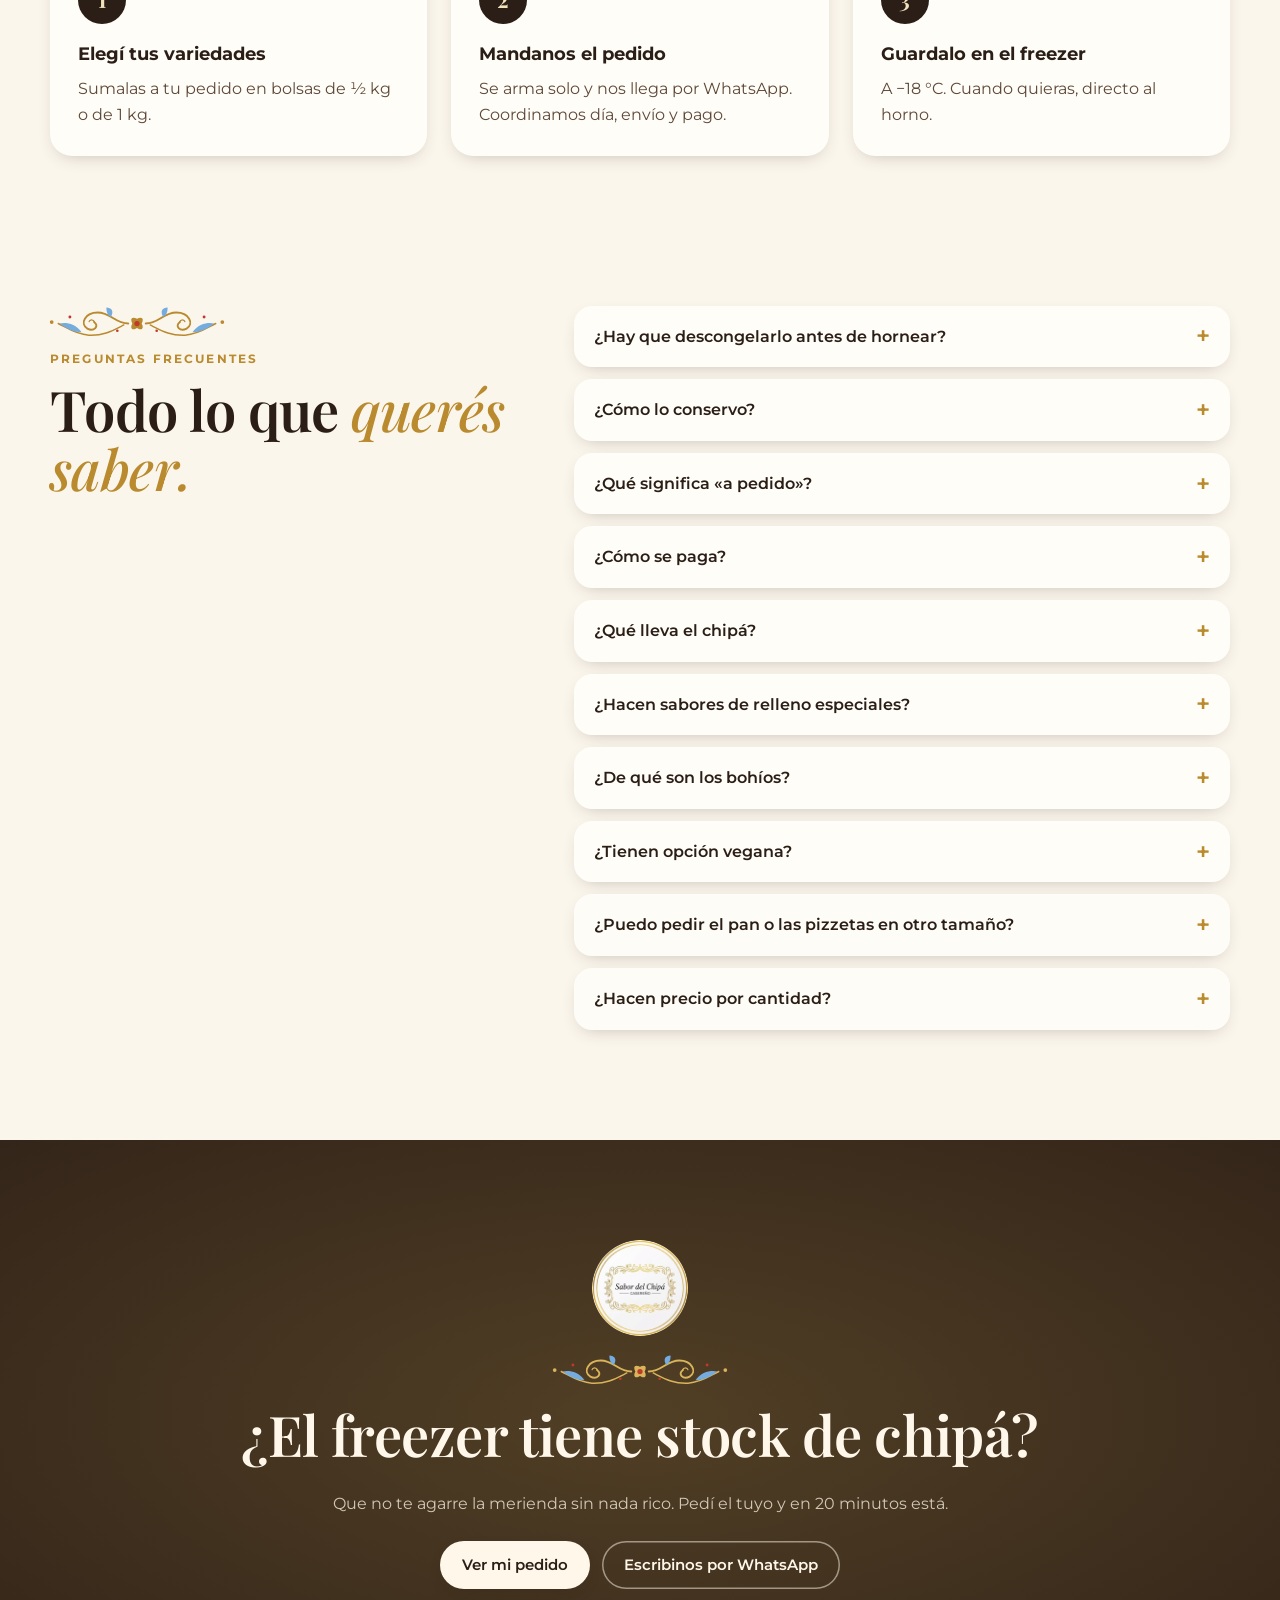
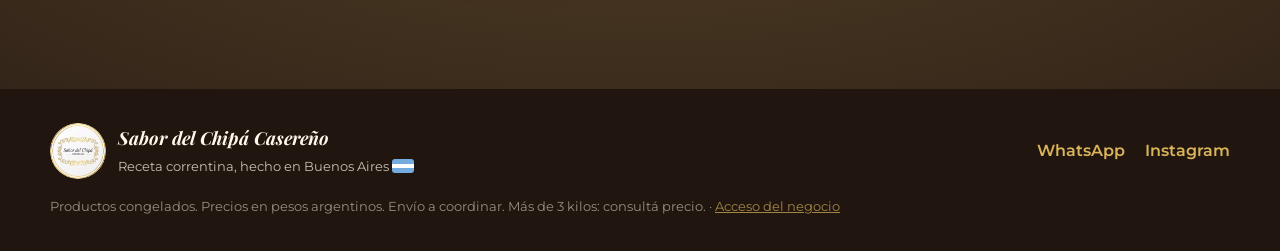
==== commit 7a382265: "Hero: video del horno en lugar de la animacion 3D Co-authored-by: Cursor <cursoragent@cursor.com>" ====
--- a/index.html
+++ b/index.html
@@ -15,6 +15,7 @@
   <meta property="og:locale" content="es_AR">
   <link rel="preload" href="fonts/playfair-display-latin-wght-italic.woff2" as="font" type="font/woff2" crossorigin>
   <link rel="preload" href="fonts/montserrat-latin-wght-normal.woff2" as="font" type="font/woff2" crossorigin>
+  <link rel="preload" href="video/horno-crudo.webp" as="image" type="image/webp">
   <link rel="stylesheet" href="css/styles.css">
   <script type="application/ld+json">
   {
@@ -76,16 +77,16 @@
       <a href="#envios">Envíos</a>
     </nav>
     <button class="btn btn-primary btn-sm nav-cta" type="button" data-open-cart>
-      <svg aria-hidden="true" viewBox="0 0 24 24" width="18" height="18"><path d="M6 7h12l-1 13H7L6 7Z" fill="none" stroke="currentColor" stroke-width="1.8" stroke-linejoin="round"/><path d="M9 7a3 3 0 0 1 6 0" fill="none" stroke="currentColor" stroke-width="1.8"/></svg>
+      <svg aria-hidden="true" viewBox="0 0 24 24" width="18" height="18"><path d="M2.6 4h2.5l2.2 10.5a1.6 1.6 0 0 0 1.6 1.3h8.5a1.6 1.6 0 0 0 1.5-1.2l1.7-6.4H6.2" fill="none" stroke="currentColor" stroke-width="1.9" stroke-linecap="round" stroke-linejoin="round"/><circle cx="9.7" cy="19.6" r="1.6" fill="currentColor"/><circle cx="17.1" cy="19.6" r="1.6" fill="currentColor"/></svg>
       Mi pedido <span class="nav-count" data-cart-count>0</span>
     </button>
   </header>
 
   <main id="top">
-    <!-- ================= HERO: DEL FREEZER AL HORNO ================= -->
-    <section class="oven-scroll" id="horno" aria-label="Del freezer al horno en 20 minutos">
-      <div class="oven-sticky">
-        <div class="oven-copy">
+    <!-- ================= HERO: DEL FREEZER AL HORNO (video) ================= -->
+    <section class="hero" id="horno" aria-label="Del freezer al horno en 20 minutos">
+      <div class="hero-inner">
+        <div class="hero-copy">
           <p class="eyebrow" data-intro><span class="bandera" aria-hidden="true"></span>Chipá artesanal · hecho en Buenos Aires</p>
           <h1 class="hero-title">
             <span class="line"><span class="word">Del</span> <span class="word">freezer</span></span>
@@ -114,7 +115,11 @@
           </ol>
 
           <div class="hero-cta" data-intro>
-            <a class="btn btn-primary" href="#variedades">Ver variedades</a>
+            <a class="btn-order" href="#variedades" data-order-cta>
+              <span class="bo-ico" aria-hidden="true"><svg viewBox="0 0 24 24" width="25" height="25"><path d="M2.6 4h2.5l2.2 10.5a1.6 1.6 0 0 0 1.6 1.3h8.5a1.6 1.6 0 0 0 1.5-1.2l1.7-6.4H6.2" fill="none" stroke="currentColor" stroke-width="2" stroke-linecap="round" stroke-linejoin="round"/><circle cx="9.7" cy="19.6" r="1.6" fill="currentColor"/><circle cx="17.1" cy="19.6" r="1.6" fill="currentColor"/></svg></span>
+              <span class="bo-txt"><b>Hacé tu pedido</b><small>Elegí tus chipás y te lo llevamos</small></span>
+              <svg class="bo-go" aria-hidden="true" viewBox="0 0 24 24" width="20" height="20"><path d="M5 12h13M13 6l6 6-6 6" fill="none" stroke="currentColor" stroke-width="2.2" stroke-linecap="round" stroke-linejoin="round"/></svg>
+            </a>
             <a class="btn btn-wa" data-wa-link data-magnet href="#" target="_blank" rel="noopener">
               <svg aria-hidden="true" viewBox="0 0 24 24" width="18" height="18"><path fill="currentColor" d="M12 2a10 10 0 0 0-8.6 15.1L2 22l5-1.3A10 10 0 1 0 12 2Zm0 18.2a8.2 8.2 0 0 1-4.2-1.2l-.3-.2-3 .8.8-2.9-.2-.3A8.2 8.2 0 1 1 12 20.2Zm4.5-6.1c-.2-.1-1.5-.7-1.7-.8-.2-.1-.4-.1-.6.1l-.8 1c-.1.2-.3.2-.5.1a6.7 6.7 0 0 1-3.3-2.9c-.3-.4.2-.4.7-1.4.1-.2 0-.3 0-.4l-.8-1.8c-.2-.5-.4-.4-.6-.4h-.5a1 1 0 0 0-.7.3 3 3 0 0 0-.9 2.2 5.2 5.2 0 0 0 1.1 2.7 11.8 11.8 0 0 0 4.5 4c1.7.7 2.3.8 3.2.6.5-.1 1.5-.6 1.7-1.2.2-.6.2-1.1.2-1.2-.1-.1-.3-.2-.5-.3Z"/></svg>
               Escribinos
@@ -122,149 +127,32 @@
           </div>
         </div>
 
-        <div class="oven-visual" aria-hidden="true">
-          <svg id="ovenSvg" viewBox="0 0 600 600" role="img">
-            <defs>
-              <linearGradient id="gFreezer" x1="0" y1="0" x2="0" y2="1">
-                <stop offset="0" stop-color="#F3F8FB"/>
-                <stop offset="1" stop-color="#B7D0E0"/>
-              </linearGradient>
-              <radialGradient id="gOven" cx="50%" cy="62%" r="70%">
-                <stop offset="0" stop-color="#6B3112"/>
-                <stop offset=".55" stop-color="#3A1A0B"/>
-                <stop offset="1" stop-color="#170A04"/>
-              </radialGradient>
-              <radialGradient id="gGlow" cx="50%" cy="100%" r="75%">
-                <stop offset="0" stop-color="#FF8A2A" stop-opacity=".85"/>
-                <stop offset=".6" stop-color="#FF6A1A" stop-opacity=".18"/>
-                <stop offset="1" stop-color="#FF6A1A" stop-opacity="0"/>
-              </radialGradient>
-              <radialGradient id="gDough" cx="42%" cy="34%" r="72%">
-                <stop id="dStop0" offset="0" stop-color="#FBF4E2"/>
-                <stop id="dStop1" offset=".55" stop-color="#EFE3C6"/>
-                <stop id="dStop2" offset="1" stop-color="#D8C6A0"/>
-              </radialGradient>
-              <radialGradient id="gCrust" cx="45%" cy="38%" r="68%">
-                <stop offset=".45" stop-color="#9A4A16" stop-opacity="0"/>
-                <stop offset=".85" stop-color="#9A4A16" stop-opacity=".55"/>
-                <stop offset="1" stop-color="#6E300C" stop-opacity=".9"/>
-              </radialGradient>
-              <radialGradient id="gSpot" cx="40%" cy="35%" r="70%">
-                <stop offset="0" stop-color="#F0A04A"/>
-                <stop offset="1" stop-color="#B4561A"/>
-              </radialGradient>
-              <filter id="fBlur" x="-50%" y="-50%" width="200%" height="200%"><feGaussianBlur stdDeviation="6"/></filter>
-              <filter id="fSoft" x="-50%" y="-50%" width="200%" height="200%"><feGaussianBlur stdDeviation="2.2"/></filter>
-              <filter id="fRodGlow" filterUnits="userSpaceOnUse" x="0" y="0" width="600" height="600"><feGaussianBlur stdDeviation="6" result="b"/><feMerge><feMergeNode in="b"/><feMergeNode in="b"/><feMergeNode in="SourceGraphic"/></feMerge></filter>
-              <pattern id="pTex" patternUnits="userSpaceOnUse" width="180" height="180"><image href="img/textura-masa.png" width="180" height="180"/></pattern>
-              <radialGradient id="gSunGlow"><stop offset=".35" stop-color="#FFC54A" stop-opacity=".55"/><stop offset="1" stop-color="#FFC54A" stop-opacity="0"/></radialGradient>
-              <radialGradient id="gRim" cx="50%" cy="100%" r="60%">
-                <stop offset="0" stop-color="#FF9A3C" stop-opacity=".55"/>
-                <stop offset="1" stop-color="#FF9A3C" stop-opacity="0"/>
-              </radialGradient>
-              <clipPath id="clipPanel"><rect x="20" y="20" width="560" height="560" rx="40"/></clipPath>
-              <clipPath id="clipBody"><path id="bodyClipPath" d=""/></clipPath>
-            </defs>
-
-            <g clip-path="url(#clipPanel)">
-              <rect x="20" y="20" width="560" height="560" fill="url(#gFreezer)"/>
-              <g id="bgOven" opacity="0">
-                <rect x="20" y="20" width="560" height="560" fill="url(#gOven)"/>
-                <rect id="ovenGlow" x="20" y="20" width="560" height="560" fill="url(#gGlow)" opacity="0"/>
-                <!-- paredes del horno -->
-                <path d="M20 20 L110 110 M580 20 L490 110 M20 580 L110 490 M580 580 L490 490" stroke="#000" stroke-opacity=".25" stroke-width="2"/>
-                <rect x="110" y="110" width="380" height="380" fill="none" stroke="#000" stroke-opacity=".18" stroke-width="2"/>
-              </g>
-
-              <!-- escarcha y copos -->
-              <g id="snow">
-                <g class="flake" transform="translate(90 120)"><path d="M0-14V14M-12-7 12 7M-12 7 12-7" stroke="#fff" stroke-width="3" stroke-linecap="round"/></g>
-                <g class="flake" transform="translate(500 90) scale(.8)"><path d="M0-14V14M-12-7 12 7M-12 7 12-7" stroke="#fff" stroke-width="3" stroke-linecap="round"/></g>
-                <g class="flake" transform="translate(520 300) scale(.6)"><path d="M0-14V14M-12-7 12 7M-12 7 12-7" stroke="#fff" stroke-width="3" stroke-linecap="round"/></g>
-                <g class="flake" transform="translate(70 380) scale(.7)"><path d="M0-14V14M-12-7 12 7M-12 7 12-7" stroke="#fff" stroke-width="3" stroke-linecap="round"/></g>
-                <g class="flake" transform="translate(160 60) scale(.5)"><path d="M0-14V14M-12-7 12 7M-12 7 12-7" stroke="#fff" stroke-width="3" stroke-linecap="round"/></g>
-                <g class="flake" transform="translate(430 520) scale(.9)"><path d="M0-14V14M-12-7 12 7M-12 7 12-7" stroke="#fff" stroke-width="3" stroke-linecap="round"/></g>
-                <g class="flake" transform="translate(300 70) scale(.55)"><path d="M0-14V14M-12-7 12 7M-12 7 12-7" stroke="#fff" stroke-width="3" stroke-linecap="round"/></g>
-                <g class="flake" transform="translate(120 520) scale(.6)"><path d="M0-14V14M-12-7 12 7M-12 7 12-7" stroke="#fff" stroke-width="3" stroke-linecap="round"/></g>
-                <path d="M20 20h150c-40 20-90 30-150 70Z M580 20H440c40 25 90 35 140 80Z" fill="#fff" opacity=".55" filter="url(#fBlur)"/>
-                <text x="300" y="548" text-anchor="middle" class="svg-label" fill="#5B7D93">FREEZER · −18 °C</text>
-              </g>
-
-              <!-- resistencias del horno -->
-              <g id="rods" opacity="0">
-                <path class="rod" d="M70 76 h460" stroke-width="10" stroke-linecap="round"/>
-                <path class="rod" d="M70 524 h460" stroke-width="10" stroke-linecap="round"/>
-                <text x="300" y="560" text-anchor="middle" class="svg-label" fill="#F2B47A">HORNO · 200 °C</text>
-              </g>
-
-              <!-- rejilla / bandeja -->
-              <g id="rack">
-                <path id="rackLine" d="M80 452 H520" stroke="#E9F2F7" stroke-width="6" stroke-linecap="round"/>
-                <path id="rackBars" d="M120 452 v26 M200 452 v26 M280 452 v26 M360 452 v26 M440 452 v26 M480 452 v26" stroke="#E9F2F7" stroke-width="4" stroke-linecap="round" opacity=".7"/>
-              </g>
-
-              <!-- chispas de calor -->
-              <g id="embers" opacity="0"></g>
-
-              <!-- vapor -->
-              <g id="steamGroup" opacity="0" filter="url(#fSoft)">
-                <path class="steam" d="M250 214 C 226 184, 272 160, 250 128 S 272 82, 252 52" fill="none" stroke="#fff" stroke-width="9" stroke-linecap="round" stroke-opacity=".75"/>
-                <path class="steam" d="M302 200 C 280 168, 326 146, 302 112 S 324 62, 304 30" fill="none" stroke="#fff" stroke-width="11" stroke-linecap="round" stroke-opacity=".8"/>
-                <path class="steam" d="M352 214 C 330 186, 376 162, 352 130 S 374 86, 354 56" fill="none" stroke="#fff" stroke-width="9" stroke-linecap="round" stroke-opacity=".7"/>
-              </g>
-
-              <!-- sol que aparece cuando está listo -->
-              <g id="sunWrap" opacity="0" transform="translate(300 330)">
-                <circle r="190" fill="url(#gSunGlow)"/>
-                <g id="sunRays" fill="#F6B40E" opacity=".45"><path transform="rotate(0.0) scale(6.4)" d="M-3.2 -19 L0 -47 L3.2 -19 Z"/><path transform="rotate(22.5) scale(6.4)" d="M-2.6 -19 C 3.5 -25 -3.5 -31 1.8 -37 C -1 -40 4 -43 1 -46 C 6 -42 1 -39 4.5 -35 C 0 -30 7 -25 2.6 -19 Z"/><path transform="rotate(45.0) scale(6.4)" d="M-3.2 -19 L0 -47 L3.2 -19 Z"/><path transform="rotate(67.5) scale(6.4)" d="M-2.6 -19 C 3.5 -25 -3.5 -31 1.8 -37 C -1 -40 4 -43 1 -46 C 6 -42 1 -39 4.5 -35 C 0 -30 7 -25 2.6 -19 Z"/><path transform="rotate(90.0) scale(6.4)" d="M-3.2 -19 L0 -47 L3.2 -19 Z"/><path transform="rotate(112.5) scale(6.4)" d="M-2.6 -19 C 3.5 -25 -3.5 -31 1.8 -37 C -1 -40 4 -43 1 -46 C 6 -42 1 -39 4.5 -35 C 0 -30 7 -25 2.6 -19 Z"/><path transform="rotate(135.0) scale(6.4)" d="M-3.2 -19 L0 -47 L3.2 -19 Z"/><path transform="rotate(157.5) scale(6.4)" d="M-2.6 -19 C 3.5 -25 -3.5 -31 1.8 -37 C -1 -40 4 -43 1 -46 C 6 -42 1 -39 4.5 -35 C 0 -30 7 -25 2.6 -19 Z"/><path transform="rotate(180.0) scale(6.4)" d="M-3.2 -19 L0 -47 L3.2 -19 Z"/><path transform="rotate(202.5) scale(6.4)" d="M-2.6 -19 C 3.5 -25 -3.5 -31 1.8 -37 C -1 -40 4 -43 1 -46 C 6 -42 1 -39 4.5 -35 C 0 -30 7 -25 2.6 -19 Z"/><path transform="rotate(225.0) scale(6.4)" d="M-3.2 -19 L0 -47 L3.2 -19 Z"/><path transform="rotate(247.5) scale(6.4)" d="M-2.6 -19 C 3.5 -25 -3.5 -31 1.8 -37 C -1 -40 4 -43 1 -46 C 6 -42 1 -39 4.5 -35 C 0 -30 7 -25 2.6 -19 Z"/><path transform="rotate(270.0) scale(6.4)" d="M-3.2 -19 L0 -47 L3.2 -19 Z"/><path transform="rotate(292.5) scale(6.4)" d="M-2.6 -19 C 3.5 -25 -3.5 -31 1.8 -37 C -1 -40 4 -43 1 -46 C 6 -42 1 -39 4.5 -35 C 0 -30 7 -25 2.6 -19 Z"/><path transform="rotate(315.0) scale(6.4)" d="M-3.2 -19 L0 -47 L3.2 -19 Z"/><path transform="rotate(337.5) scale(6.4)" d="M-2.6 -19 C 3.5 -25 -3.5 -31 1.8 -37 C -1 -40 4 -43 1 -46 C 6 -42 1 -39 4.5 -35 C 0 -30 7 -25 2.6 -19 Z"/></g>
-              </g>
-
-              <!-- EL CHIPÁ -->
-              <ellipse id="chipaShadow" cx="300" cy="450" rx="122" ry="12" fill="#000" opacity=".18" filter="url(#fSoft)"/>
-              <g id="chipa">
-                <g id="chipaInner">
-                  <path id="chipaBody" d="" fill="url(#gDough)"/>
-                  <g clip-path="url(#clipBody)">
-                    <path id="chipaCrust" d="" fill="url(#gCrust)" opacity="0"/>
-                    <rect id="chipaTex" x="150" y="190" width="300" height="300" fill="url(#pTex)" opacity=".3"/>
-                    <g id="spots"></g>
-                    <rect id="chipaRim" x="150" y="330" width="300" height="160" fill="url(#gRim)" opacity="0"/>
-                    <ellipse cx="270" cy="282" rx="66" ry="30" fill="#fff" opacity=".3" filter="url(#fBlur)"/>
-                    <!-- escarcha sobre el chipá -->
-                    <g id="frost">
-                      <rect x="150" y="200" width="300" height="300" fill="#F4FAFF" opacity=".5"/>
-                      <g fill="#fff">
-                        <circle cx="230" cy="290" r="3"/><circle cx="270" cy="266" r="2"/><circle cx="330" cy="280" r="3.5"/>
-                        <circle cx="360" cy="330" r="2.5"/><circle cx="250" cy="350" r="2"/><circle cx="300" cy="330" r="3"/>
-                        <circle cx="210" cy="360" r="2.5"/><circle cx="380" cy="380" r="2"/><circle cx="290" cy="400" r="2.5"/>
-                        <circle cx="340" cy="420" r="2"/><circle cx="240" cy="410" r="2"/>
-                      </g>
-                      <path d="M214 300 l6 -6 M218 300 l-6 -6 M352 270 l7 -7 M356 270 l-7 -7 M300 380 l6 -6 M304 380 l-6 -6" stroke="#fff" stroke-width="2" stroke-linecap="round"/>
-                    </g>
-                  </g>
-                </g>
-              </g>
-            </g>
-            <!-- marco -->
-            <rect x="20" y="20" width="560" height="560" rx="40" fill="none" stroke="#2B1E16" stroke-opacity=".12" stroke-width="2"/>
-            <rect id="ovenFrame" x="34" y="34" width="532" height="532" rx="30" fill="none" stroke="#F7C98C" stroke-opacity="0" stroke-width="3"/>
-            <path id="glassShine" d="M80 40 L200 40 L60 400 L40 400 L40 120 Z" fill="#fff" opacity="0"/>
-          </svg>
-
-          <div class="hud hud-temp">
-            <span class="hud-label">Temperatura</span>
-            <span class="hud-value"><span class="minus" id="tempMinus">−</span><b id="tempVal">18</b><small>°C</small></span>
-            <span class="thermo"><i id="thermoFill"></i></span>
-          </div>
-          <div class="hud hud-time">
-            <span class="hud-label">Tiempo</span>
-            <span class="hud-value"><b id="timeVal">0</b><small>min</small></span>
-            <svg class="ring" viewBox="0 0 44 44" aria-hidden="true"><circle cx="22" cy="22" r="18" class="ring-bg"/><circle id="timeRing" cx="22" cy="22" r="18" class="ring-fg"/></svg>
-          </div>
-        </div>
-
-        <div class="oven-progress" aria-hidden="true"><i id="ovenProgress"></i></div>
-        <div class="scroll-hint" aria-hidden="true"><span>Deslizá para hornear</span><i></i></div>
+        <!-- Ventana del horno: el video se repite en bucle, sin sonido. El reloj y los pasos siguen al video (anim.js). -->
+        <div class="oven-window" id="ovenWindow">
+          <div class="ow-glass">
+            <video id="ovenVideo" muted playsinline preload="metadata" width="1280" height="720"
+                   poster="video/horno-crudo.webp" data-poster-end="video/horno-listo.webp"
+                   disablepictureinpicture disableremoteplayback aria-hidden="true">
+              <source src="video/horno-chipas.mp4" type="video/mp4">
+              <source src="video/horno-chipas.webm" type="video/webm">
+            </video>
+            <button class="ow-btn" id="ovenPlay" type="button" hidden>
+              <svg aria-hidden="true" viewBox="0 0 24 24" width="18" height="18"><path d="M8 5.5v13l10.5-6.5Z" fill="currentColor"/></svg>
+              <span>Ver cómo se hornea</span>
+            </button>
+          </div>
+          <div class="ow-panel" aria-hidden="true">
+            <span class="ow-stat">
+              <span class="ow-label"><i class="ow-led"></i>Horno</span>
+              <span class="ow-value"><b>200</b><small>°C</small></span>
+            </span>
+            <span class="ow-bar"><i id="ovenProgress"></i></span>
+            <span class="ow-stat ow-stat-time">
+              <span class="ow-label">Tiempo</span>
+              <span class="ow-value"><b id="timeVal">0</b><small>min</small></span>
+            </span>
+          </div>
+        </div>
       </div>
     </section>
 
@@ -645,7 +533,7 @@
 
   <!-- ================= PEDIDO ================= -->
   <button class="cart-fab" type="button" data-open-cart aria-label="Ver mi pedido">
-    <svg aria-hidden="true" viewBox="0 0 24 24" width="24" height="24"><path d="M6 7h12l-1 13H7L6 7Z" fill="none" stroke="currentColor" stroke-width="1.8" stroke-linejoin="round"/><path d="M9 7a3 3 0 0 1 6 0" fill="none" stroke="currentColor" stroke-width="1.8"/></svg>
+    <svg aria-hidden="true" viewBox="0 0 24 24" width="24" height="24"><path d="M2.6 4h2.5l2.2 10.5a1.6 1.6 0 0 0 1.6 1.3h8.5a1.6 1.6 0 0 0 1.5-1.2l1.7-6.4H6.2" fill="none" stroke="currentColor" stroke-width="1.9" stroke-linecap="round" stroke-linejoin="round"/><circle cx="9.7" cy="19.6" r="1.6" fill="currentColor"/><circle cx="17.1" cy="19.6" r="1.6" fill="currentColor"/></svg>
     <span class="cart-fab-count" data-cart-count>0</span>
   </button>
 
@@ -660,7 +548,7 @@
     <div class="drawer-body">
       <div class="cart-empty" id="cartEmpty">
         <p>Todavía no sumaste nada.</p>
-        <a class="btn btn-primary btn-sm" href="#variedades" data-close-cart>Ver variedades</a>
+        <a class="btn btn-primary btn-sm" href="#variedades" data-close-cart>Elegir chipás</a>
       </div>
       <ul class="cart-list" id="cartList"></ul>
       <div class="cart-total" id="cartTotalRow"><span>Total productos <small id="cartKg"></small></span><b id="cartTotal">$0</b></div>
--- a/css/styles.css
+++ b/css/styles.css
@@ -125,18 +125,19 @@
 .nav-links a:hover { color: var(--ink); }
 .nav-count { display: inline-grid; place-items: center; min-width: 22px; height: 22px; padding: 0 6px; border-radius: 999px; background: var(--gold); color: #fff; font-size: 12px; font-weight: 700; }
 
-/* ============ HERO: horno con scroll ============ */
-.oven-scroll { position: relative; height: 420vh; }
-.oven-sticky {
-  position: sticky; top: 0; height: 100vh; height: 100svh; overflow: hidden;
-  display: grid; grid-template-columns: minmax(0, 1fr) minmax(0, 1.1fr); align-items: center; gap: 32px;
-  padding: calc(var(--nav-h) + var(--aviso-h, 0px) + 16px) max(16px, calc((100vw - var(--wrap)) / 2)) 40px;
+/* ============ HERO: video del horno ============ */
+.hero {
+  position: relative;
   background:
     radial-gradient(1200px 600px at 85% 30%, rgba(217, 180, 90, .16), transparent 60%),
     var(--cream);
-  transition: background .4s;
-}
-.oven-copy { position: relative; z-index: 2; max-width: 520px; }
+}
+.hero-inner {
+  min-height: 100vh; min-height: 100svh;
+  display: grid; grid-template-columns: minmax(0, 1fr) minmax(0, 1.15fr); align-items: center; gap: 44px;
+  padding: calc(var(--nav-h) + var(--aviso-h, 0px) + 24px) max(16px, calc((100vw - var(--wrap)) / 2)) 48px;
+}
+.hero-copy { position: relative; z-index: 2; max-width: 520px; }
 .hero-title {
   font-family: var(--display); font-weight: 600;
   font-size: clamp(44px, 6.2vw, 84px); line-height: .98; letter-spacing: -.02em;
@@ -162,43 +163,73 @@
 .step-t b { font-size: 15px; }
 .step-t small { font-size: 13px; color: var(--muted); }
 .hero-cta { display: flex; flex-wrap: wrap; gap: 12px; }
-
-.oven-visual { position: relative; width: 100%; max-width: 620px; justify-self: center; aspect-ratio: 1; border-radius: 12%; box-shadow: 0 28px 44px -16px rgba(43, 30, 22, .32); }
-#ovenSvg { width: 100%; height: 100%; overflow: visible; display: block; }
-#ovenSvg .svg-label { font: 700 13px var(--sans); letter-spacing: .2em; }
-#chipa, #chipaInner, .spot, .flake, .ember { transform-box: fill-box; transform-origin: center; }
-#chipa { transform-origin: 50% 85%; }
-.rod { stroke: #4A2512; }
-
-.hud {
-  position: absolute; display: flex; flex-direction: column; gap: 2px;
-  background: rgba(255, 253, 248, .92); border-radius: 18px; padding: 10px 14px 12px;
-  box-shadow: var(--shadow); min-width: 118px;
-  backdrop-filter: blur(6px); -webkit-backdrop-filter: blur(6px);
-}
-.hud-label { font-size: 10px; font-weight: 700; letter-spacing: .16em; text-transform: uppercase; color: var(--muted); }
-.hud-value { font-family: var(--display); font-weight: 700; font-size: 34px; line-height: 1; font-variant-numeric: tabular-nums; }
-.hud-value small { font-family: var(--sans); font-size: 13px; font-weight: 600; margin-left: 4px; color: var(--ink-2); }
-.hud-value .minus { font-family: var(--sans); font-weight: 600; margin-right: 1px; }
-.hud-temp { left: -6%; top: 12%; }
-.hud-time { right: -6%; bottom: 12%; padding-right: 64px; }
-.thermo { display: block; height: 6px; border-radius: 6px; background: var(--cream-2); overflow: hidden; margin-top: 6px; }
-.thermo i { display: block; height: 100%; width: 4%; border-radius: inherit; background: linear-gradient(90deg, #7FB3D5, #F2A541, #E2561B); }
-.ring { position: absolute; right: 12px; top: 50%; width: 44px; height: 44px; transform: translateY(-50%) rotate(-90deg); }
-.ring circle { fill: none; stroke-width: 5; }
-.ring-bg { stroke: var(--cream-2); }
-.ring-fg { stroke: var(--gold); stroke-linecap: round; stroke-dasharray: 113.1; stroke-dashoffset: 113.1; }
-
-.oven-progress { position: absolute; left: 0; right: 0; bottom: 0; height: 4px; background: rgba(43, 30, 22, .06); }
-.oven-progress i { display: block; height: 100%; width: 0; background: linear-gradient(90deg, #7FB3D5, var(--gold), var(--crust)); }
-.scroll-hint {
-  position: absolute; left: 50%; bottom: 18px; transform: translateX(-50%);
-  display: flex; flex-direction: column; align-items: center; gap: 6px;
-  font-size: 12px; font-weight: 600; letter-spacing: .12em; text-transform: uppercase; color: var(--muted);
-}
-.scroll-hint i { width: 22px; height: 34px; border: 2px solid currentColor; border-radius: 12px; position: relative; }
-.scroll-hint i::after { content: ''; position: absolute; left: 50%; top: 7px; width: 4px; height: 8px; margin-left: -2px; border-radius: 2px; background: currentColor; animation: wheel 1.6s ease-in-out infinite; }
-@keyframes wheel { 0% { transform: translateY(0); opacity: 1; } 70% { transform: translateY(10px); opacity: 0; } 100% { opacity: 0; } }
+.hero-copy .hero-cta { align-items: center; }
+
+/* "Hacé tu pedido": el botón principal para pedir.
+   Botón de dos líneas (qué hace + qué pasa después), ícono de bolsa como "Mi pedido"
+   y flecha. Sin animaciones: solo se levanta un poquito al pasar el mouse. */
+.btn-order {
+  --o-bg: var(--ink); --o-fg: #FFF8EA; --o-sub: var(--gold-2); --o-ico-bg: var(--gold); --o-ico-fg: #fff;
+  display: inline-flex; align-items: center; gap: 14px; min-height: 64px; padding: 8px 22px 8px 9px;
+  border-radius: 999px; background: var(--o-bg); color: var(--o-fg); text-decoration: none;
+  box-shadow: 0 14px 28px -14px rgba(43, 30, 22, .7);
+  transition: transform .2s ease, box-shadow .2s ease;
+}
+.btn-order:hover { transform: translateY(-2px); box-shadow: 0 18px 32px -14px rgba(43, 30, 22, .8); }
+.btn-order:hover .bo-go { transform: translateX(3px); }
+.btn-order:active { transform: translateY(0) scale(.98); }
+.btn-order:focus-visible { outline: 3px solid var(--gold); outline-offset: 3px; }
+.bo-ico { flex: none; display: grid; place-items: center; width: 46px; height: 46px; border-radius: 50%; background: var(--o-ico-bg); color: var(--o-ico-fg); }
+.bo-txt { display: flex; flex-direction: column; gap: 2px; line-height: 1.15; text-align: left; }
+.bo-txt b { font-size: 18px; font-weight: 700; letter-spacing: .005em; }
+.bo-txt small { font-size: 12.5px; font-weight: 500; color: var(--o-sub); }
+.bo-go { flex: none; margin-left: auto; transition: transform .2s ease; }
+
+/* Ventana del horno: marco oscuro, video 16:9 y un panel con temperatura, barra y reloj.
+   --p (0 a 1) lo actualiza anim.js con el avance del video: el resplandor crece al dorarse. */
+.oven-window {
+  --p: 0;
+  position: relative; width: 100%; max-width: 660px; justify-self: center;
+  padding: 12px 12px 10px; border-radius: 30px;
+  background: linear-gradient(160deg, #3A2618, var(--oven) 55%);
+  box-shadow:
+    0 30px 50px -20px rgba(43, 30, 22, .45),
+    0 0 calc(24px + 46px * var(--p)) calc(-8px + 10px * var(--p)) rgba(255, 138, 42, calc(.16 + .34 * var(--p))),
+    inset 0 1px 0 rgba(255, 255, 255, .08);
+}
+.ow-glass { position: relative; aspect-ratio: 16 / 9; border-radius: 20px; overflow: hidden; background: #120A05; isolation: isolate; }
+.ow-glass video { display: block; width: 100%; height: 100%; object-fit: cover; transition: opacity .35s ease; }
+.oven-window.is-fading video { opacity: 0; }   /* fundido corto al volver a empezar el bucle */
+/* reflejo suave del vidrio de la puerta */
+.ow-glass::after {
+  content: ''; position: absolute; inset: 0; pointer-events: none; border-radius: inherit;
+  background: linear-gradient(118deg, rgba(255, 255, 255, .08), rgba(255, 255, 255, 0) 32%);
+  box-shadow: inset 0 0 0 1px rgba(255, 255, 255, .06), inset 0 0 36px rgba(0, 0, 0, .35);
+}
+/* "Ver cómo se hornea": solo aparece si el video no arranca solo (movimiento reducido, ahorro de datos o el navegador no deja) */
+.ow-btn {
+  position: absolute; z-index: 2; inset: 0; margin: auto; width: max-content; height: max-content;
+  display: inline-flex; align-items: center; gap: 8px; min-height: 44px; padding: 0 18px;
+  border: 0; border-radius: 999px; cursor: pointer;
+  font: 600 14px var(--sans); color: var(--ink);
+  background: rgba(255, 253, 248, .94); box-shadow: 0 10px 24px -10px rgba(0, 0, 0, .55);
+  transition: transform .2s, background .2s;
+}
+.ow-btn:not([hidden]) { animation: owIn .5s cubic-bezier(.2, .9, .3, 1.3) both; }
+.ow-btn:hover { background: #fff; transform: translateY(-2px); }
+.ow-btn:focus-visible { outline: 3px solid var(--sol); outline-offset: 3px; }
+.ow-btn svg { color: var(--crust); }
+@keyframes owIn { from { opacity: 0; transform: translateY(10px) scale(.92); } }
+
+.ow-panel { display: flex; align-items: center; gap: 16px; padding: 11px 8px 2px; color: #F6E7CF; }
+.ow-stat { display: flex; flex-direction: column; gap: 3px; flex: none; }
+.ow-stat-time { align-items: flex-end; min-width: 70px; }
+.ow-label { display: inline-flex; align-items: center; gap: 6px; font-size: 10px; font-weight: 700; letter-spacing: .16em; text-transform: uppercase; color: rgba(246, 231, 207, .62); }
+.ow-led { width: 7px; height: 7px; border-radius: 50%; background: #FF7A22; box-shadow: 0 0 8px #FF7A22; }
+.ow-value { font-family: var(--display); font-weight: 700; font-size: 28px; line-height: 1; font-variant-numeric: tabular-nums; color: #FFC46B; text-shadow: 0 0 14px rgba(255, 150, 50, .4); }
+.ow-value small { font-family: var(--sans); font-size: 12px; font-weight: 600; margin-left: 3px; color: rgba(246, 231, 207, .7); text-shadow: none; }
+.ow-bar { flex: 1; height: 6px; border-radius: 6px; background: rgba(255, 255, 255, .1); overflow: hidden; }
+.ow-bar i { display: block; height: 100%; width: 0; border-radius: inherit; background: linear-gradient(90deg, #F2C66B, var(--crust), #E2561B); }
 
 /* ============ Marquee ============ */
 .marquee { overflow: hidden; color: #fff; padding: 20px 0; background: linear-gradient(#fff 0 5px, var(--celeste-d) 5px calc(100% - 5px), #fff calc(100% - 5px)); }
@@ -563,14 +594,23 @@
   :root { --nav-h: 60px; }
   .nav-links { display: none; }
   .brand-name { font-size: 18px; }
-  .oven-scroll { height: 360vh; }
-  .oven-sticky {
-    grid-template-columns: 1fr; grid-template-rows: auto 1fr; align-items: start; gap: 0;
-    padding: calc(var(--nav-h) + var(--aviso-h, 0px) + 10px) 16px 18px;
+  /* hero en una columna: título, horno, pasos y botones (hero-copy se "abre" para intercalar el video) */
+  .hero-inner {
+    grid-template-columns: 1fr; align-items: start; gap: 0; min-height: 0;
+    padding: calc(var(--nav-h) + var(--aviso-h, 0px) + 14px) 16px 26px;
   }
-  .oven-copy { order: 2; max-width: none; }
-  .oven-visual { order: 1; width: min(100%, 50svh); margin: 0 auto 10px; }
-  .hero-title { font-size: clamp(34px, 9.5vw, 52px); margin-bottom: 12px; }
+  .hero-copy { display: contents; }
+  .hero-copy .eyebrow { order: 1; }
+  .hero-title { order: 2; font-size: clamp(34px, 9.5vw, 52px); margin-bottom: 14px; }
+  .oven-window { order: 3; margin: 0 0 14px; padding: 8px 8px 7px; border-radius: 22px; }
+  .steps { order: 4; }
+  .hero-cta { order: 5; }
+  .ow-glass { border-radius: 15px; }
+  .ow-panel { gap: 12px; padding: 8px 6px 1px; }
+  .ow-value { font-size: 22px; }
+  .ow-label { font-size: 9px; }
+  .ow-stat-time { min-width: 58px; }
+  .ow-btn { min-height: 40px; font-size: 13px; padding: 0 14px; }
   .hero-title .line { display: inline; }
   .hero-title .line-em { display: block; }
   .hero-sub { display: none; }
@@ -584,15 +624,9 @@
     padding: 8px 14px; border-radius: 14px; background: var(--paper); box-shadow: var(--shadow-sm);
   }
   .step-t small { font-size: 12px; }
-  .oven-copy .hero-cta .btn { min-height: 44px; font-size: 14px; }
-  .hud { padding: 7px 10px 9px; min-width: 92px; border-radius: 14px; }
-  .hud-value { font-size: 24px; }
-  .hud-label { font-size: 9px; }
-  .hud-temp { left: -2%; top: 4%; }
-  .hud-time { right: -2%; bottom: 4%; padding-right: 48px; }
-  .ring { width: 34px; height: 34px; right: 8px; }
-  .scroll-hint { bottom: 10px; }
-  .scroll-hint i { display: none; }
+  .hero-copy .hero-cta { flex-direction: column; align-items: stretch; gap: 10px; }
+  .hero-copy .hero-cta .btn { flex: none; min-height: 46px; font-size: 15px; }
+  .hero-copy .hero-cta .btn-order { width: 100%; }
   .story-grid, .delivery-grid, .faq-wrap { grid-template-columns: 1fr; gap: 36px; }
   .story, .menu, .anatomy, .delivery, .how { padding: 76px 0; }
   .reels-sec { padding: 76px 0 60px; }
@@ -611,17 +645,32 @@
   .btn { min-height: 46px; }
   .hero-cta .btn { flex: 1; }
   .final-cta .hero-cta { flex-direction: column; width: 100%; }
-}
-@media (max-height: 700px) and (max-width: 860px) {
-  .oven-visual { width: min(100%, 40svh); }
-}
-
-/* Movimiento reducido: sin scroll-scrub, se muestra el chipá horneado */
+  /* filtros en el celular: entran todos a lo ancho, sin deslizar ni cortarse.
+     Sin los numeritos y con texto en dos líneas si hace falta ("Formas especiales"). */
+  .filters { display: flex; width: 100%; gap: 3px; padding: 4px; border-radius: 18px; overflow: visible; }
+  .filters button {
+    flex: 1 1 auto; justify-content: center; min-height: 46px; padding: 6px 7px; border-radius: 14px;
+    font-size: 13.5px; line-height: 1.12; text-align: center; white-space: normal;
+  }
+  .filters button small { display: none; }
+}
+@media (max-width: 420px) {
+  /* el nombre de la marca en una sola línea en celulares angostos */
+  .nav { gap: 10px; }
+  .brand { gap: 8px; }
+  .brand img { width: 40px; height: 40px; }
+  .brand-name { font-size: 17px; white-space: nowrap; }
+  .brand-sub { font-size: 9px; letter-spacing: .28em; }
+  .nav-cta { padding: 0 12px; gap: 6px; }
+}
+@media (max-width: 350px) {
+  .filters button { font-size: 12px; padding: 6px 4px; }
+  .brand img { display: none; }   /* en pantallas muy chicas no entra el logo al lado del nombre */
+}
+/* Movimiento reducido: el video no arranca solo, se ve la foto del chipá horneado */
 @media (prefers-reduced-motion: reduce) {
   html { scroll-behavior: auto; }
-  .oven-scroll { height: auto; }
-  .oven-sticky { position: relative; height: auto; min-height: 100svh; }
-  .scroll-hint, .oven-progress { display: none; }
+  .ow-btn:not([hidden]) { animation: none; }
   .step { opacity: 1; display: flex !important; }
   .js .reveal { opacity: 1; }
 }
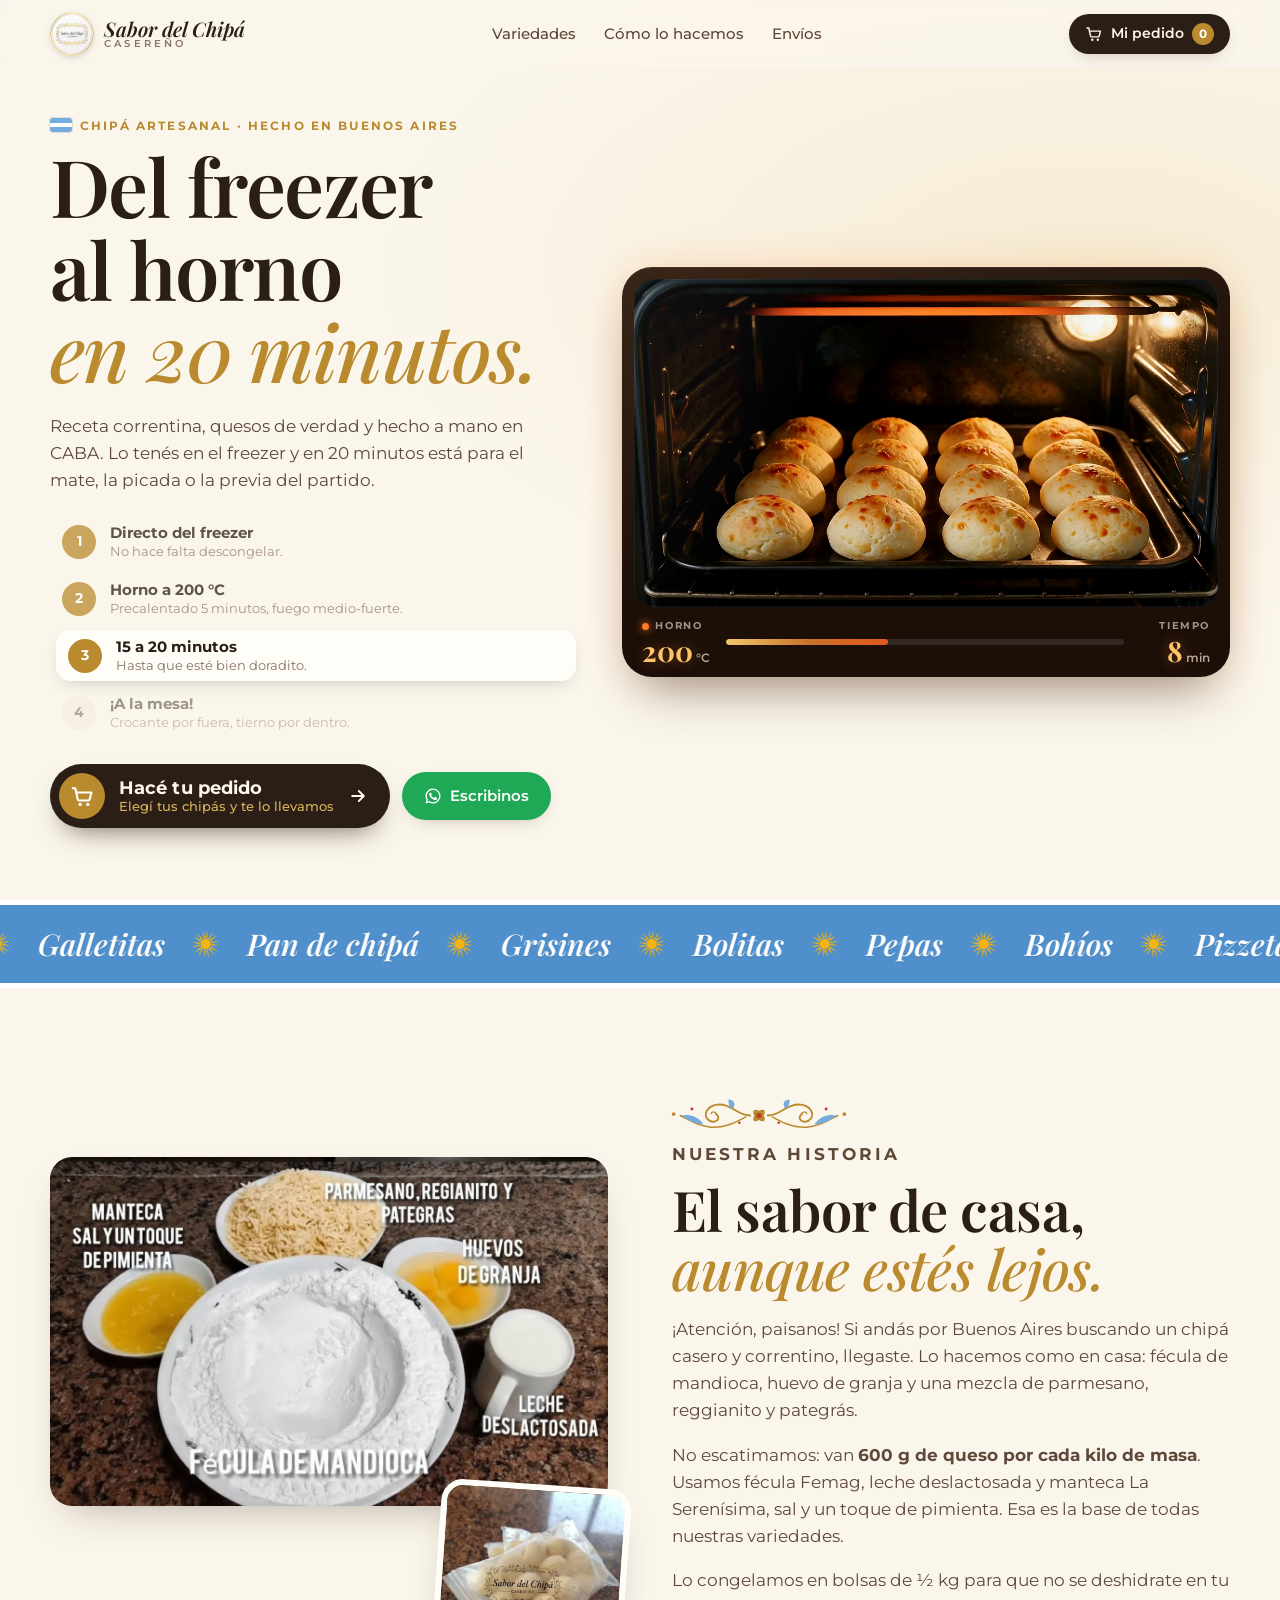
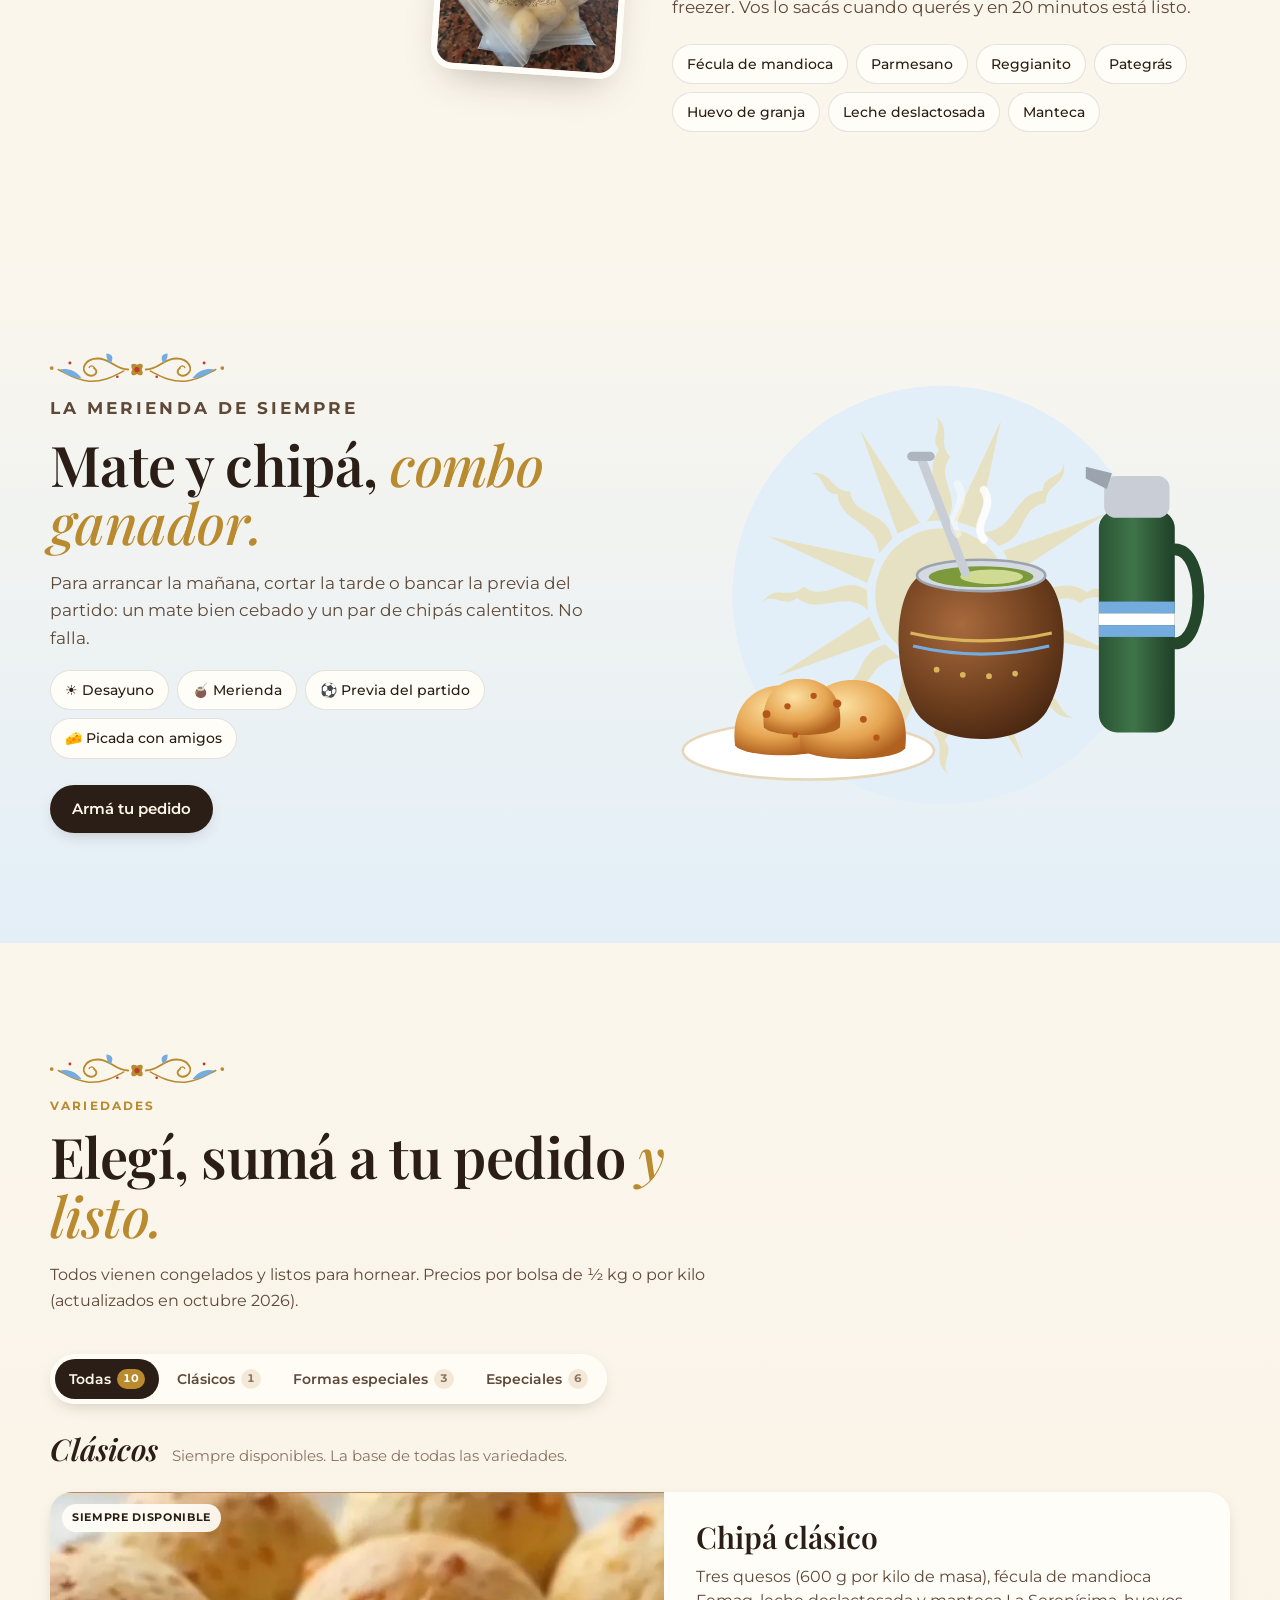
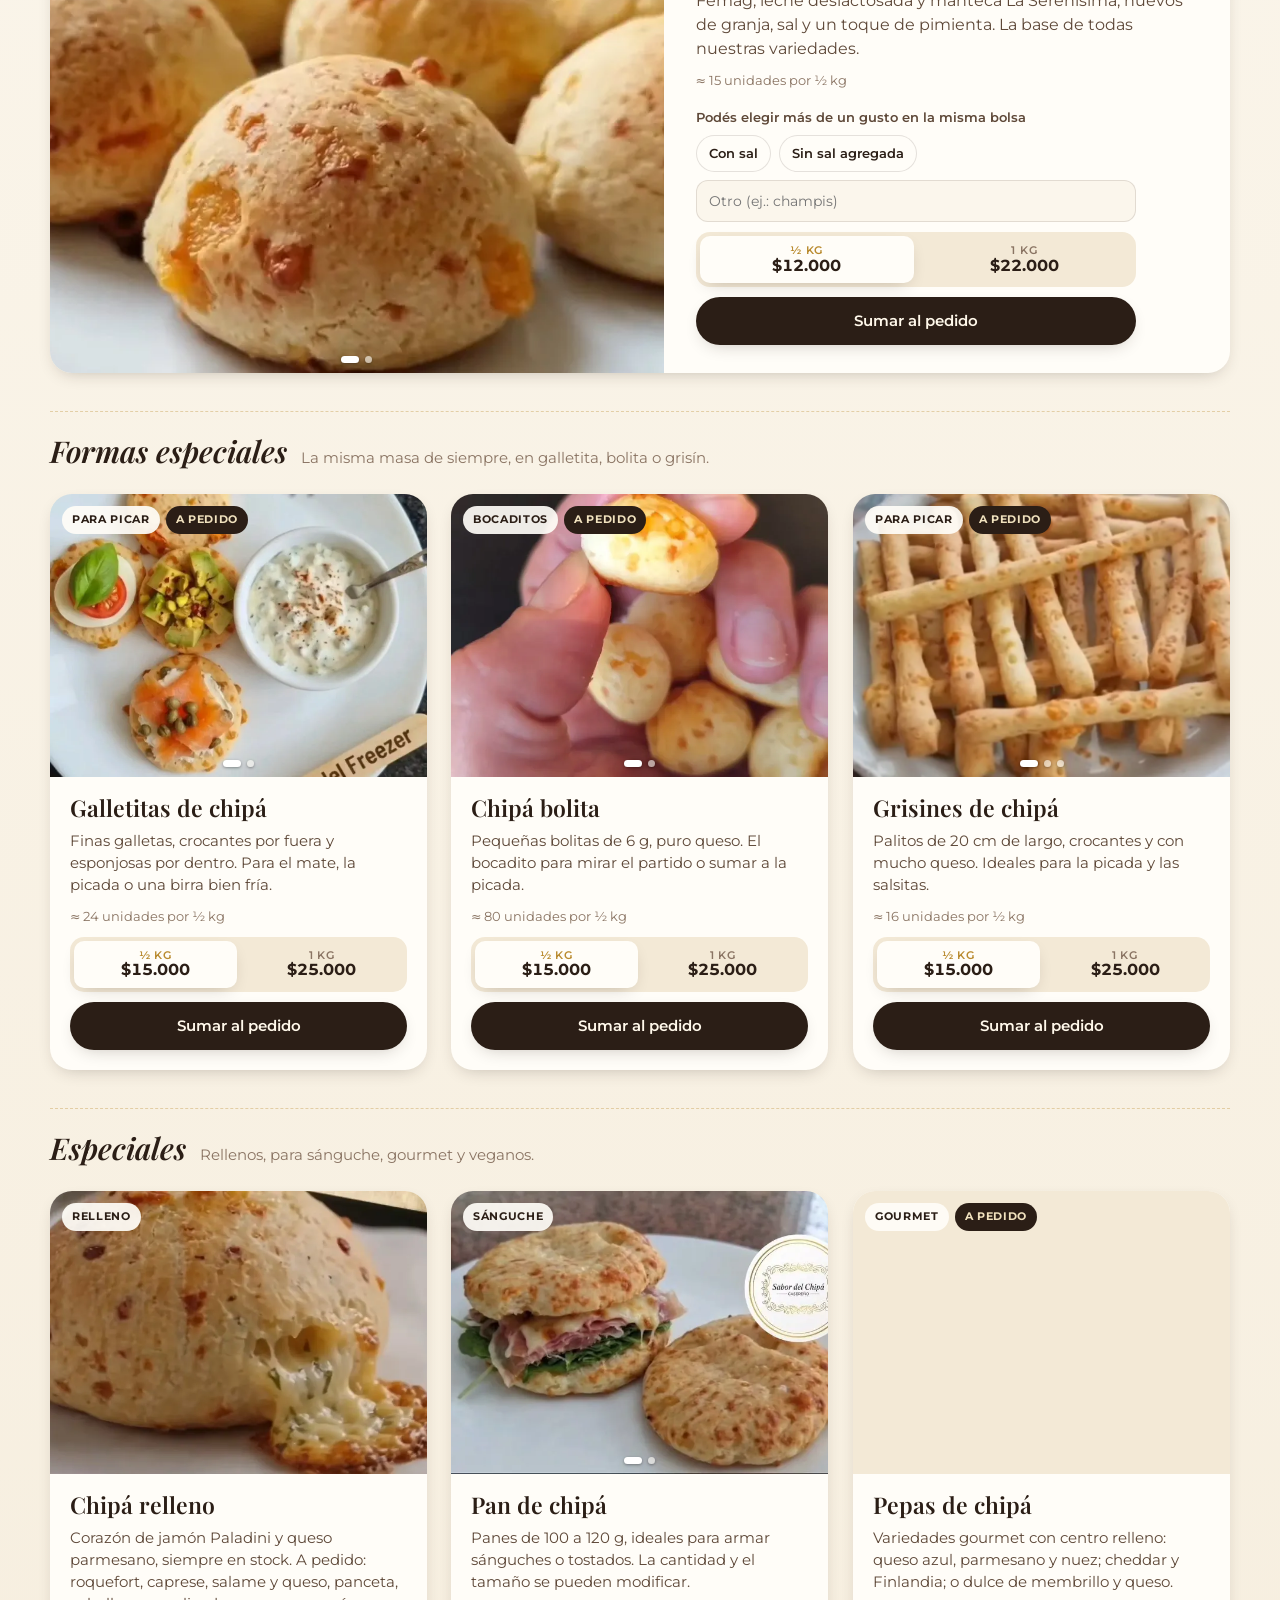
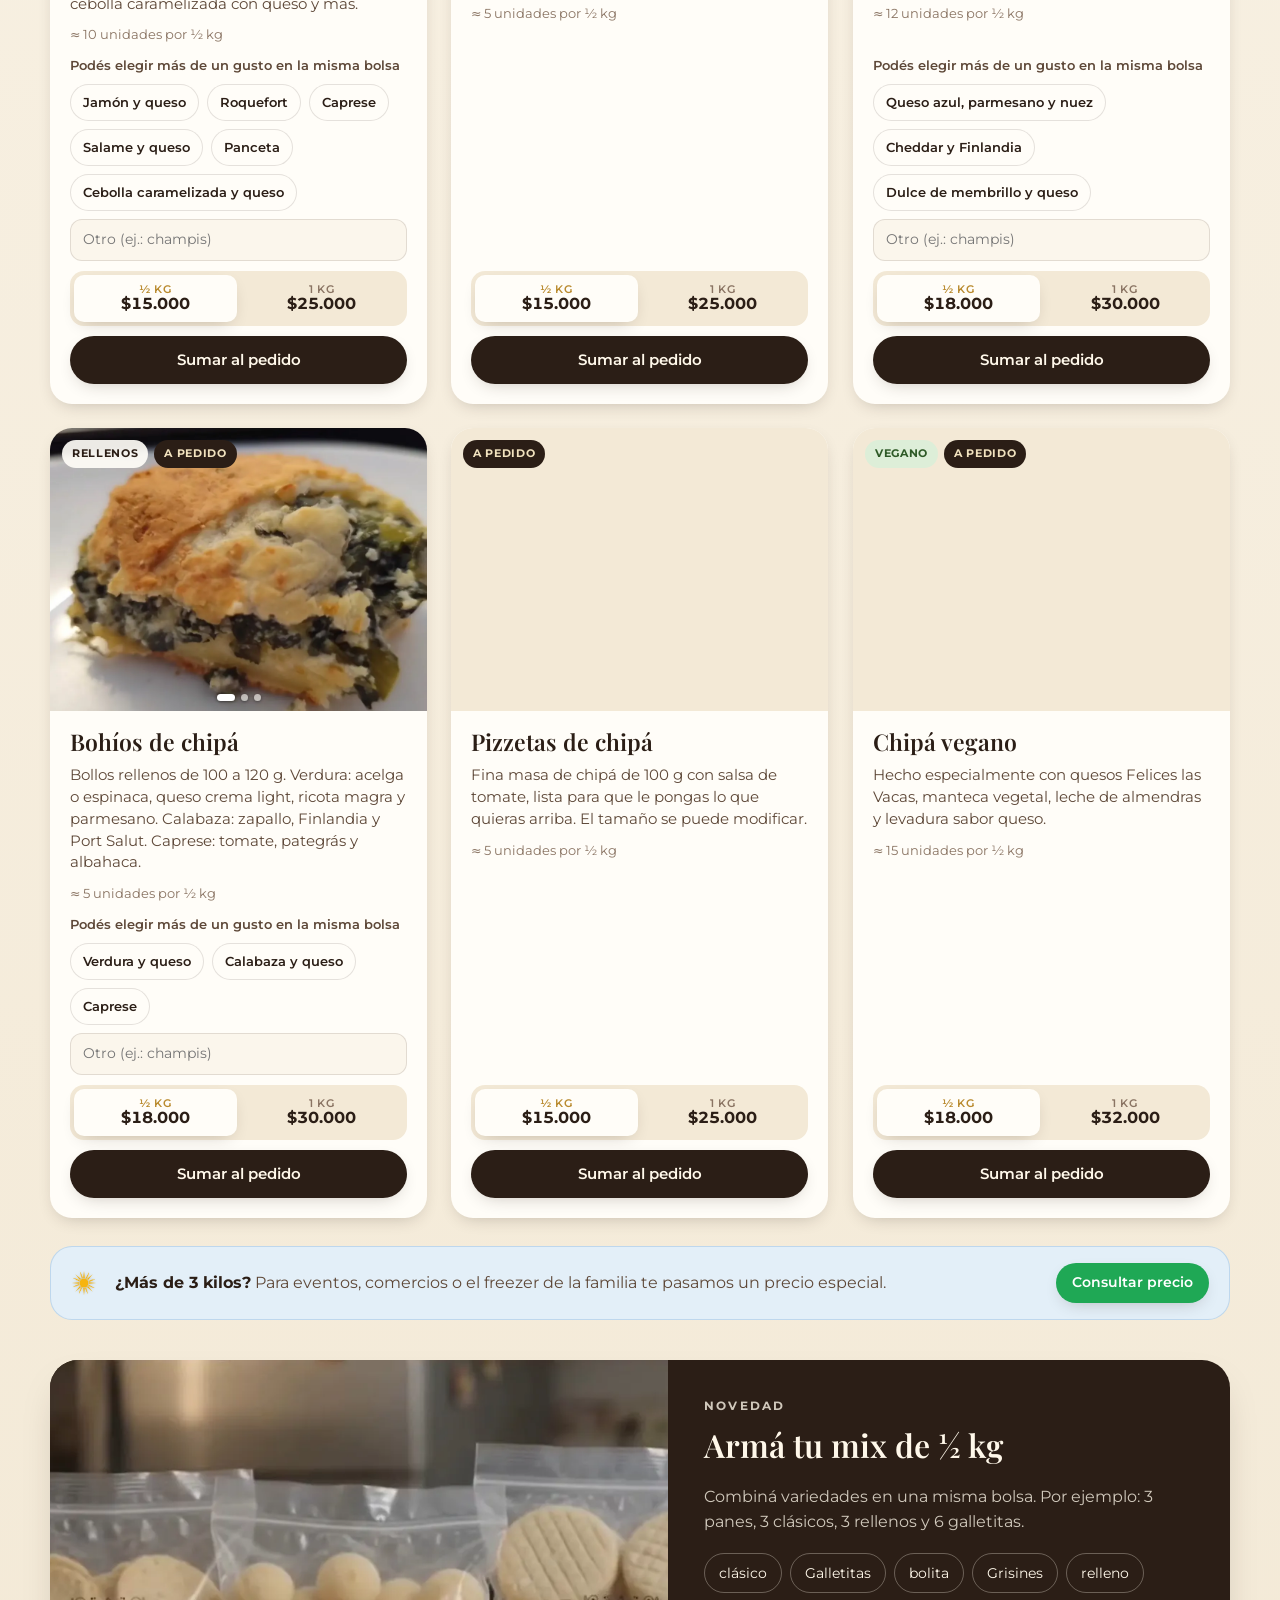
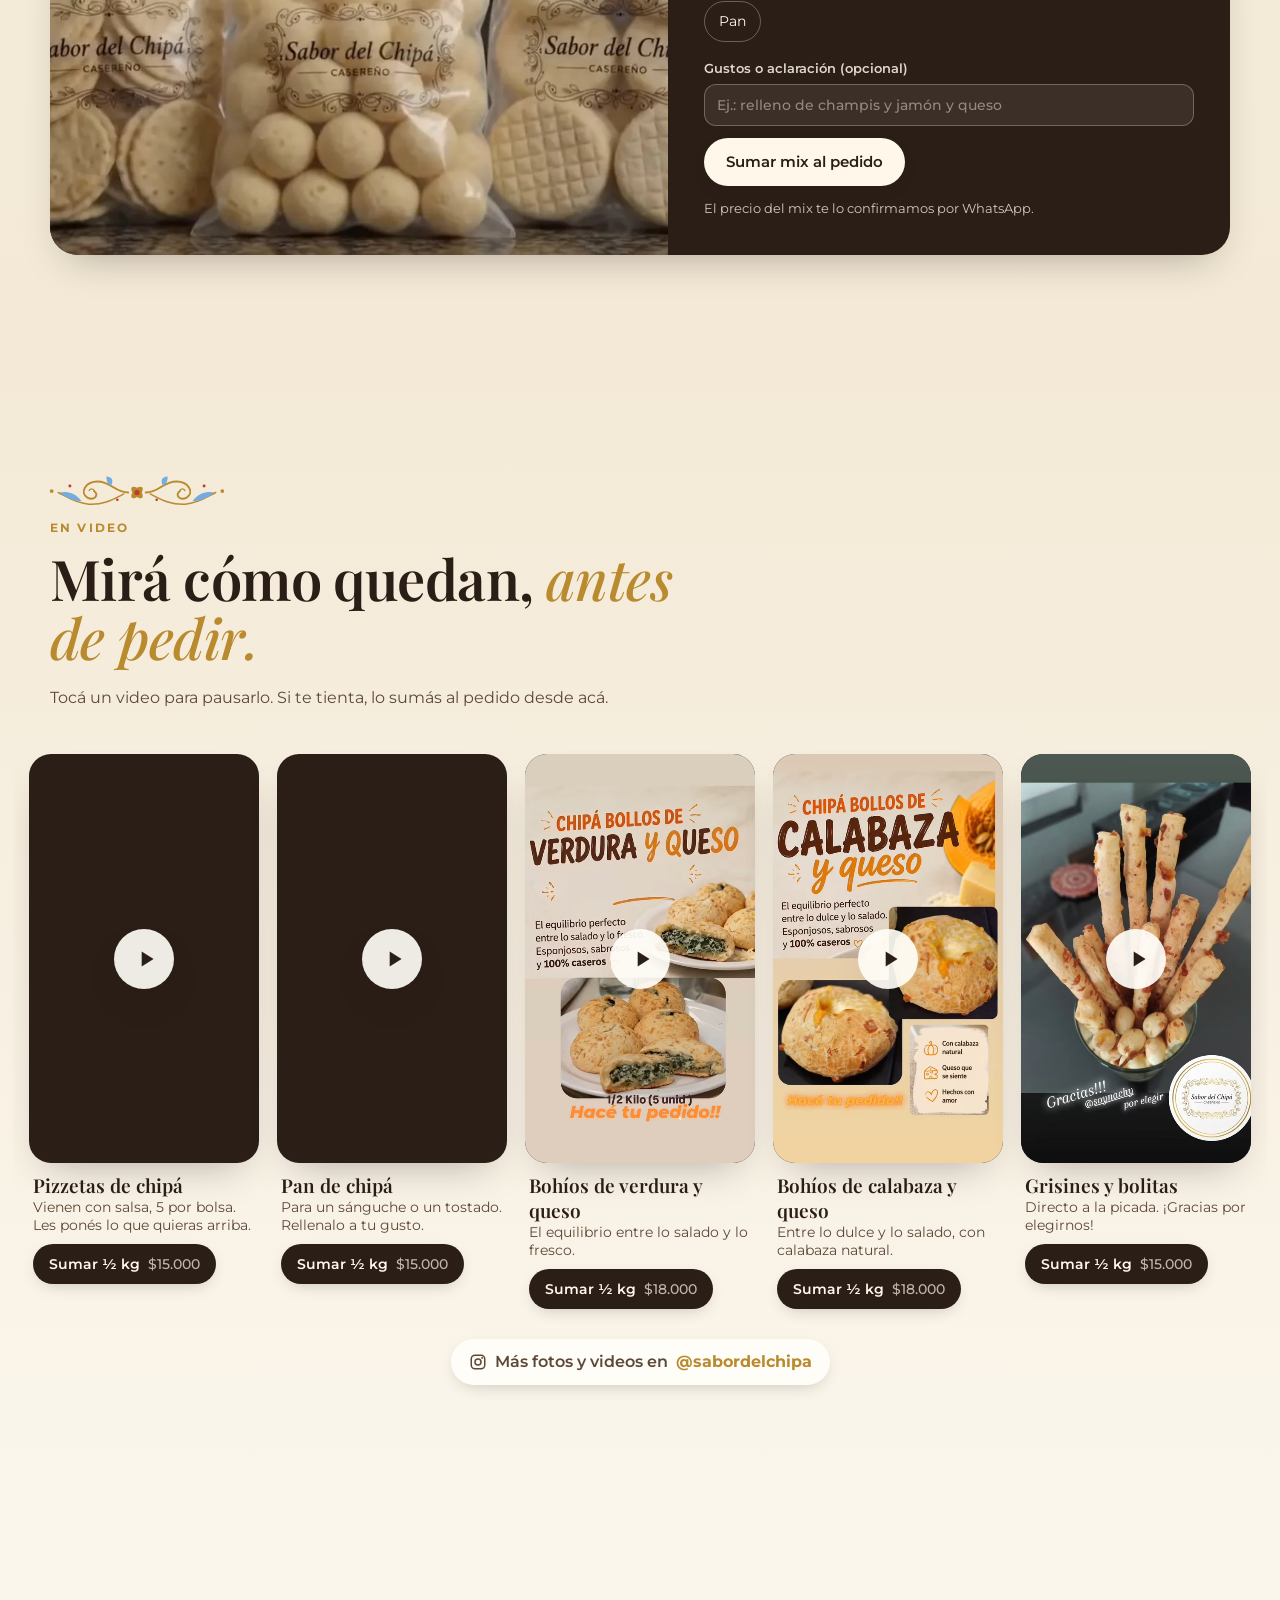
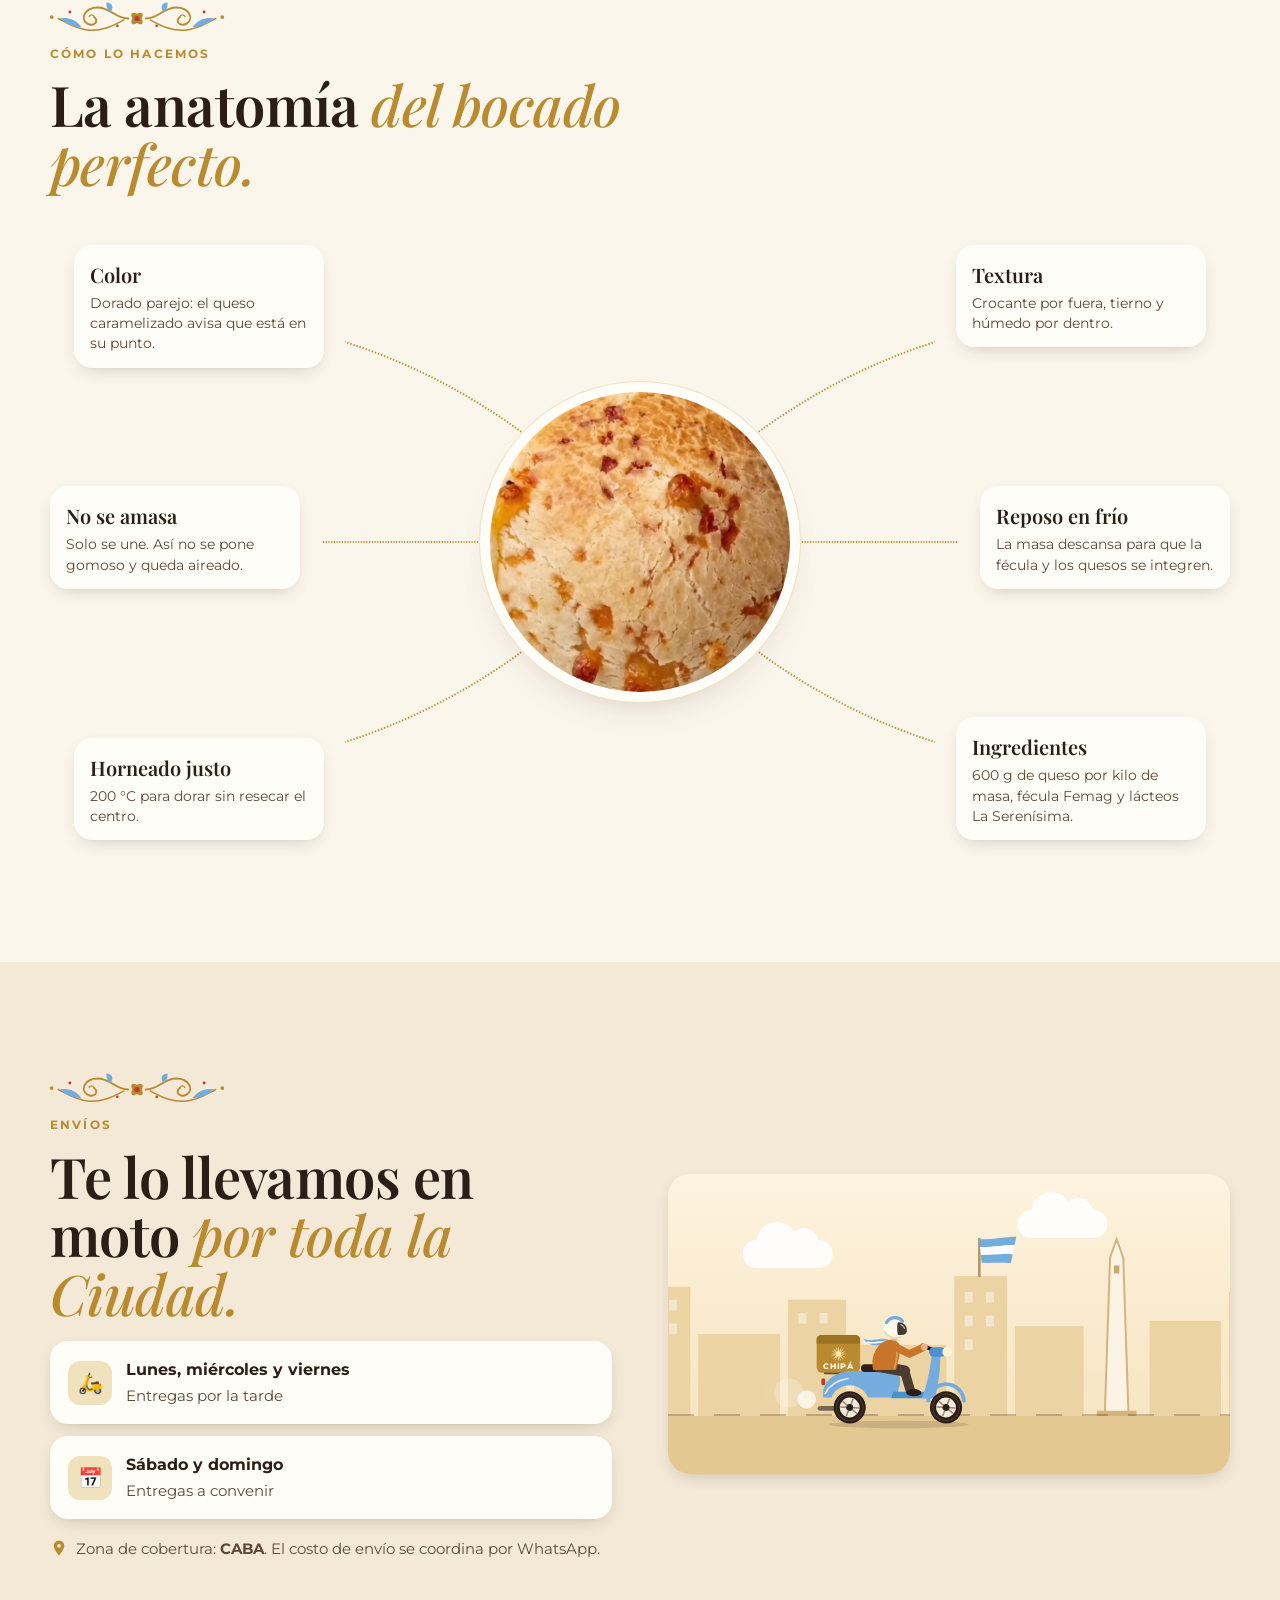
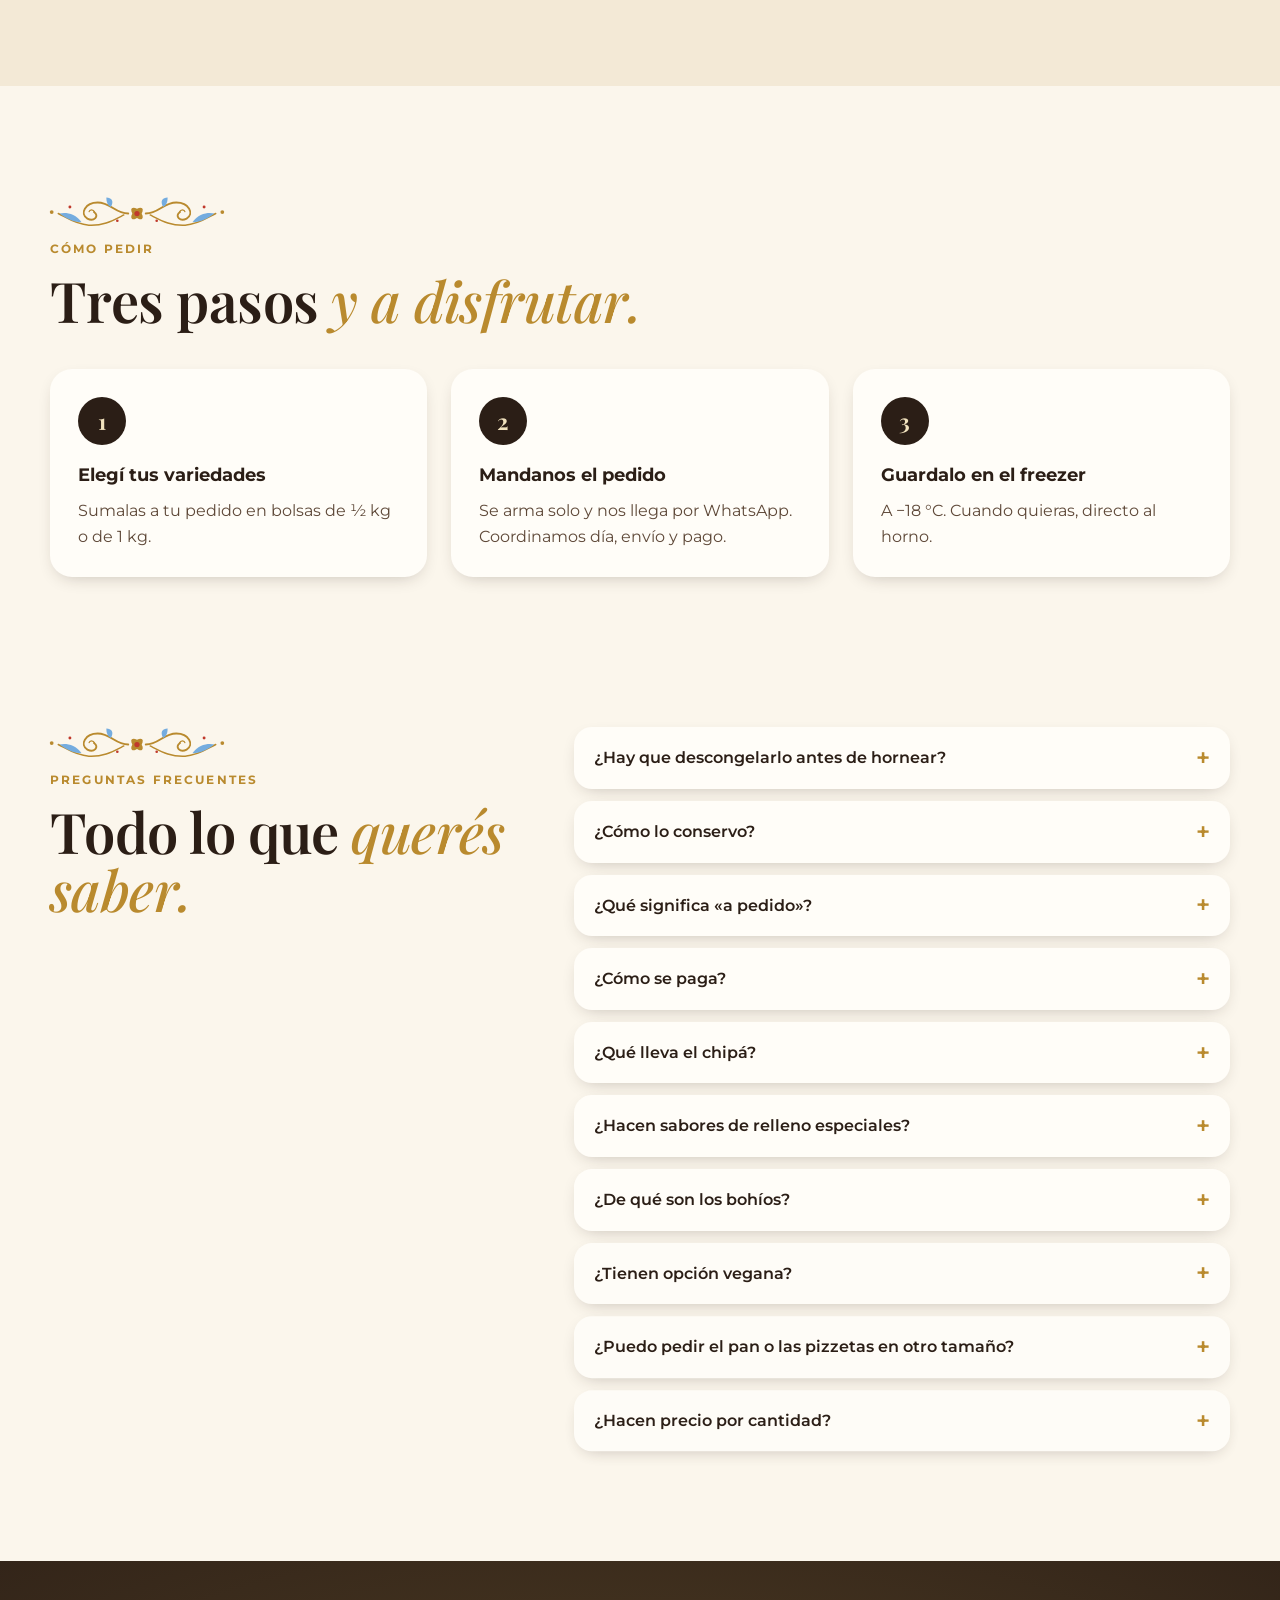
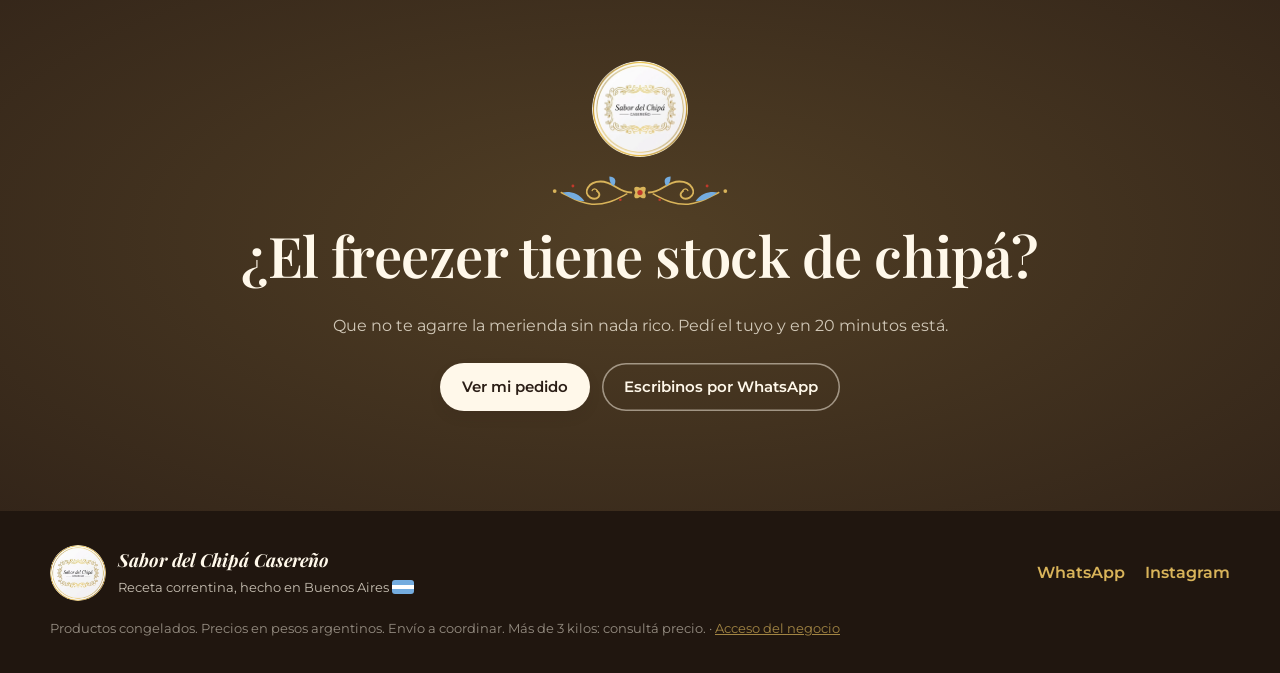
==== commit 78a4087e: "Pedido: varios gustos por bolsa y nota de sabores en el mix Co-authored-by: Cursor <cursoragent@curs" ====
--- a/index.html
+++ b/index.html
@@ -273,6 +273,9 @@
             <h3 class="h3">Armá tu mix de ½ kg</h3>
             <p>Combiná variedades en una misma bolsa. Por ejemplo: 3 panes, 3 clásicos, 3 rellenos y 6 galletitas.</p>
             <div class="mix-options" id="mixOptions" role="group" aria-label="Variedades para el mix"></div>
+            <label class="mix-sabores">Gustos o aclaración (opcional)
+              <input id="mixSabores" type="text" maxlength="120" placeholder="Ej.: relleno de champis y jamón y queso">
+            </label>
             <button class="btn btn-primary" type="button" id="addMix">Sumar mix al pedido</button>
             <p class="mix-note">El precio del mix te lo confirmamos por WhatsApp.</p>
           </div>
--- a/css/styles.css
+++ b/css/styles.css
@@ -267,7 +267,21 @@
 .card-desc { margin: 0; color: var(--ink-2); font-size: 14.5px; line-height: 1.5; }
 .card-units { font-size: 12.5px; color: var(--muted); margin: 0; }
 .card-foot { margin-top: auto; display: grid; gap: 10px; }
-.select { width: 100%; min-height: 42px; border-radius: 12px; border: 1px solid var(--line); background: var(--cream); padding: 0 12px; font: inherit; font-size: 14px; color: var(--ink); }
+.select, .flavor-otro {
+  width: 100%; min-height: 42px; border-radius: 12px; border: 1px solid var(--line);
+  background: var(--cream); padding: 0 12px; font: inherit; font-size: 14px; color: var(--ink);
+}
+.flavor { display: flex; flex-wrap: wrap; gap: 8px; }
+.flavor-label, .flavor-solo { width: 100%; margin: 0; font-size: 13px; font-weight: 600; color: var(--ink-2); display: grid; gap: 8px; }
+.flavor .flavor-otro { flex: 1 0 100%; }
+.flavor label { cursor: pointer; }
+.flavor input[type="checkbox"] { position: absolute; opacity: 0; width: 1px; height: 1px; pointer-events: none; }
+.flavor span {
+  display: inline-block; padding: 7px 12px; border-radius: 999px; border: 1.5px solid var(--line);
+  background: var(--paper); font-size: 13px; font-weight: 600;
+}
+.flavor input:checked + span { background: var(--ink); color: #FFF8EA; border-color: var(--ink); }
+.flavor input:focus-visible + span { outline: 3px solid var(--gold); outline-offset: 2px; }
 .seg { display: grid; grid-template-columns: 1fr 1fr; background: var(--cream-2); border-radius: 14px; padding: 4px; gap: 4px; }
 .seg button { border: 0; border-radius: 10px; background: transparent; padding: 8px 6px; cursor: pointer; display: flex; flex-direction: column; align-items: center; line-height: 1.15; }
 .seg button small { font-size: 11px; font-weight: 600; color: var(--muted); text-transform: uppercase; letter-spacing: .08em; }
@@ -372,6 +386,12 @@
 .mix-options input:focus-visible + span { outline: 3px solid var(--gold-2); outline-offset: 2px; }
 .mix .btn-primary { --bg: #FFF8EA; --fg: var(--ink); align-self: flex-start; }
 .mix-note { font-size: 13px; }
+.mix-sabores { display: grid; gap: 6px; font-size: 13px; font-weight: 600; color: rgba(255, 248, 234, .85); }
+.mix-sabores input {
+  min-height: 42px; border-radius: 12px; border: 1.5px solid rgba(255, 248, 234, .28);
+  background: rgba(255, 248, 234, .08); color: #FFF8EA; padding: 0 12px; font: inherit; font-size: 14px; font-weight: 500;
+}
+.mix-sabores input::placeholder { color: rgba(255, 248, 234, .45); }
 
 /* ============ Videos ============ */
 .reels-sec { padding: 110px 0 90px; background: linear-gradient(var(--cream-2), var(--cream)); overflow: hidden; }
